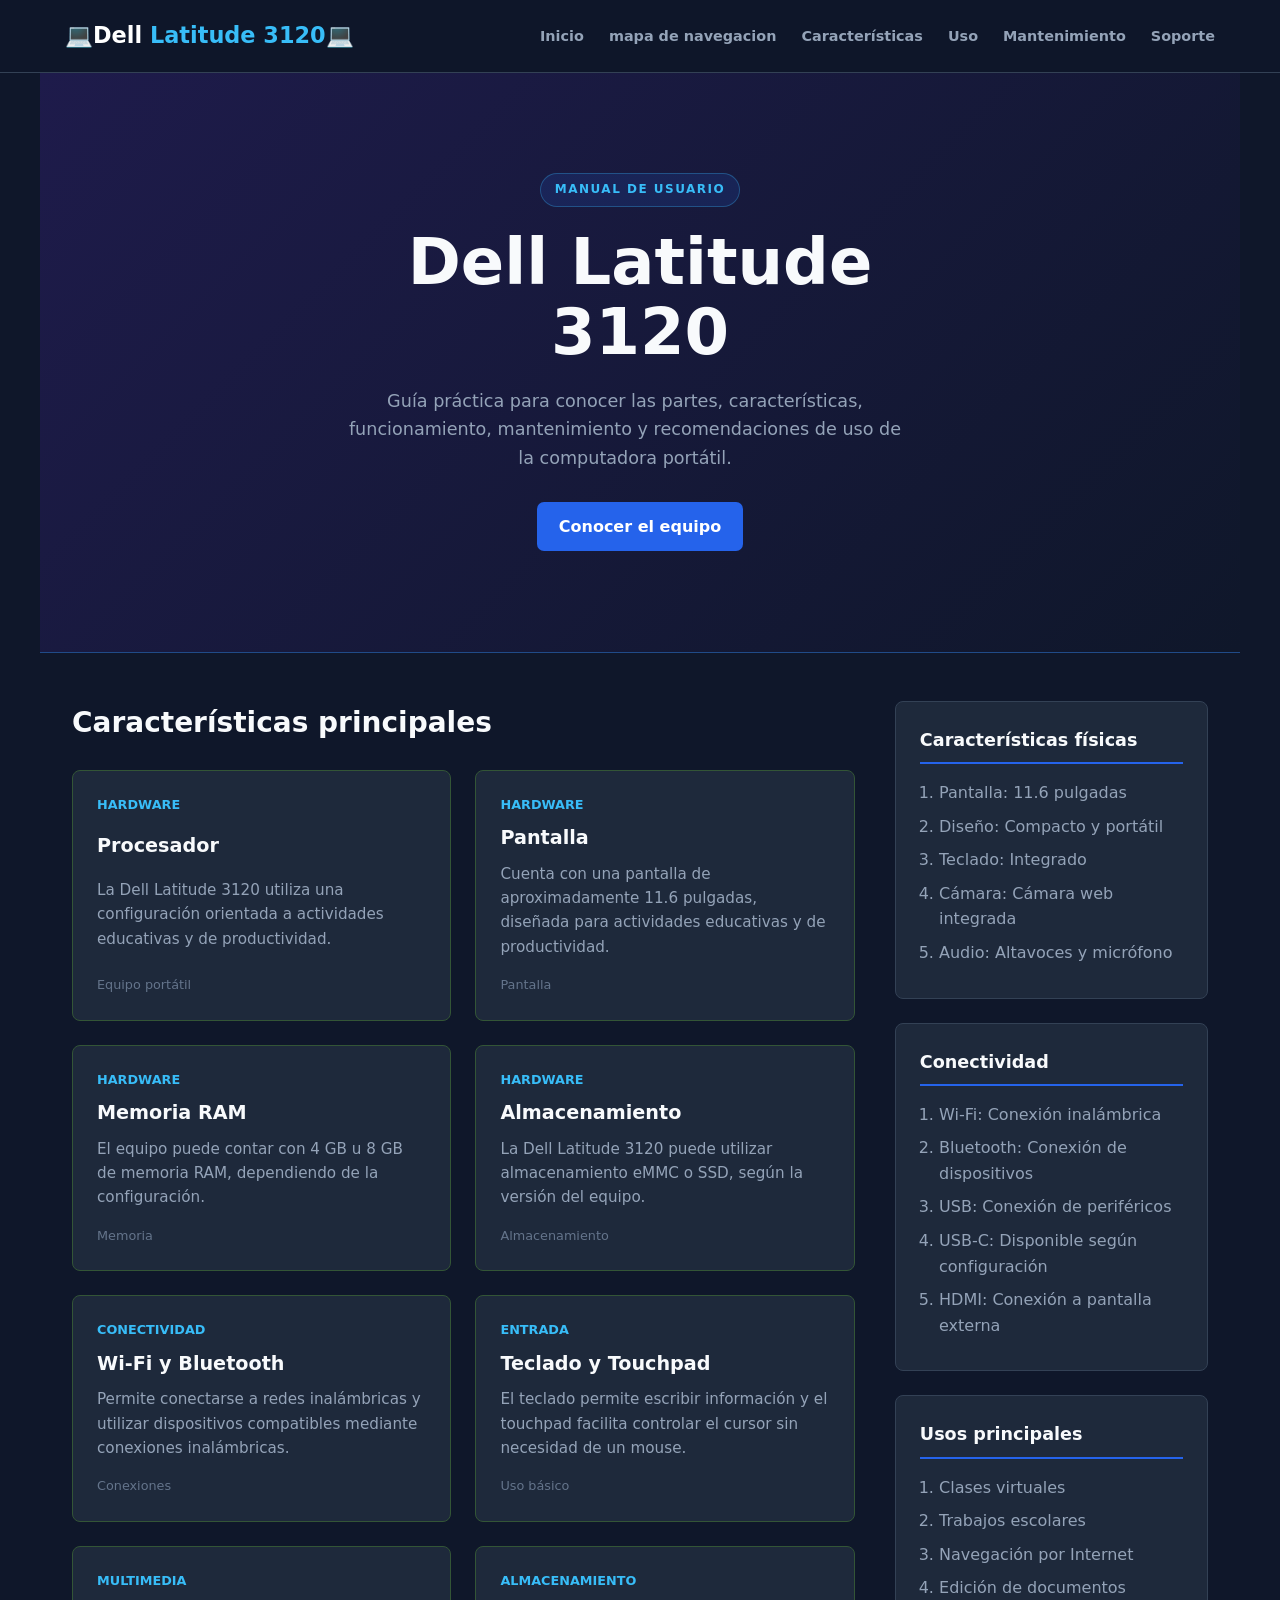
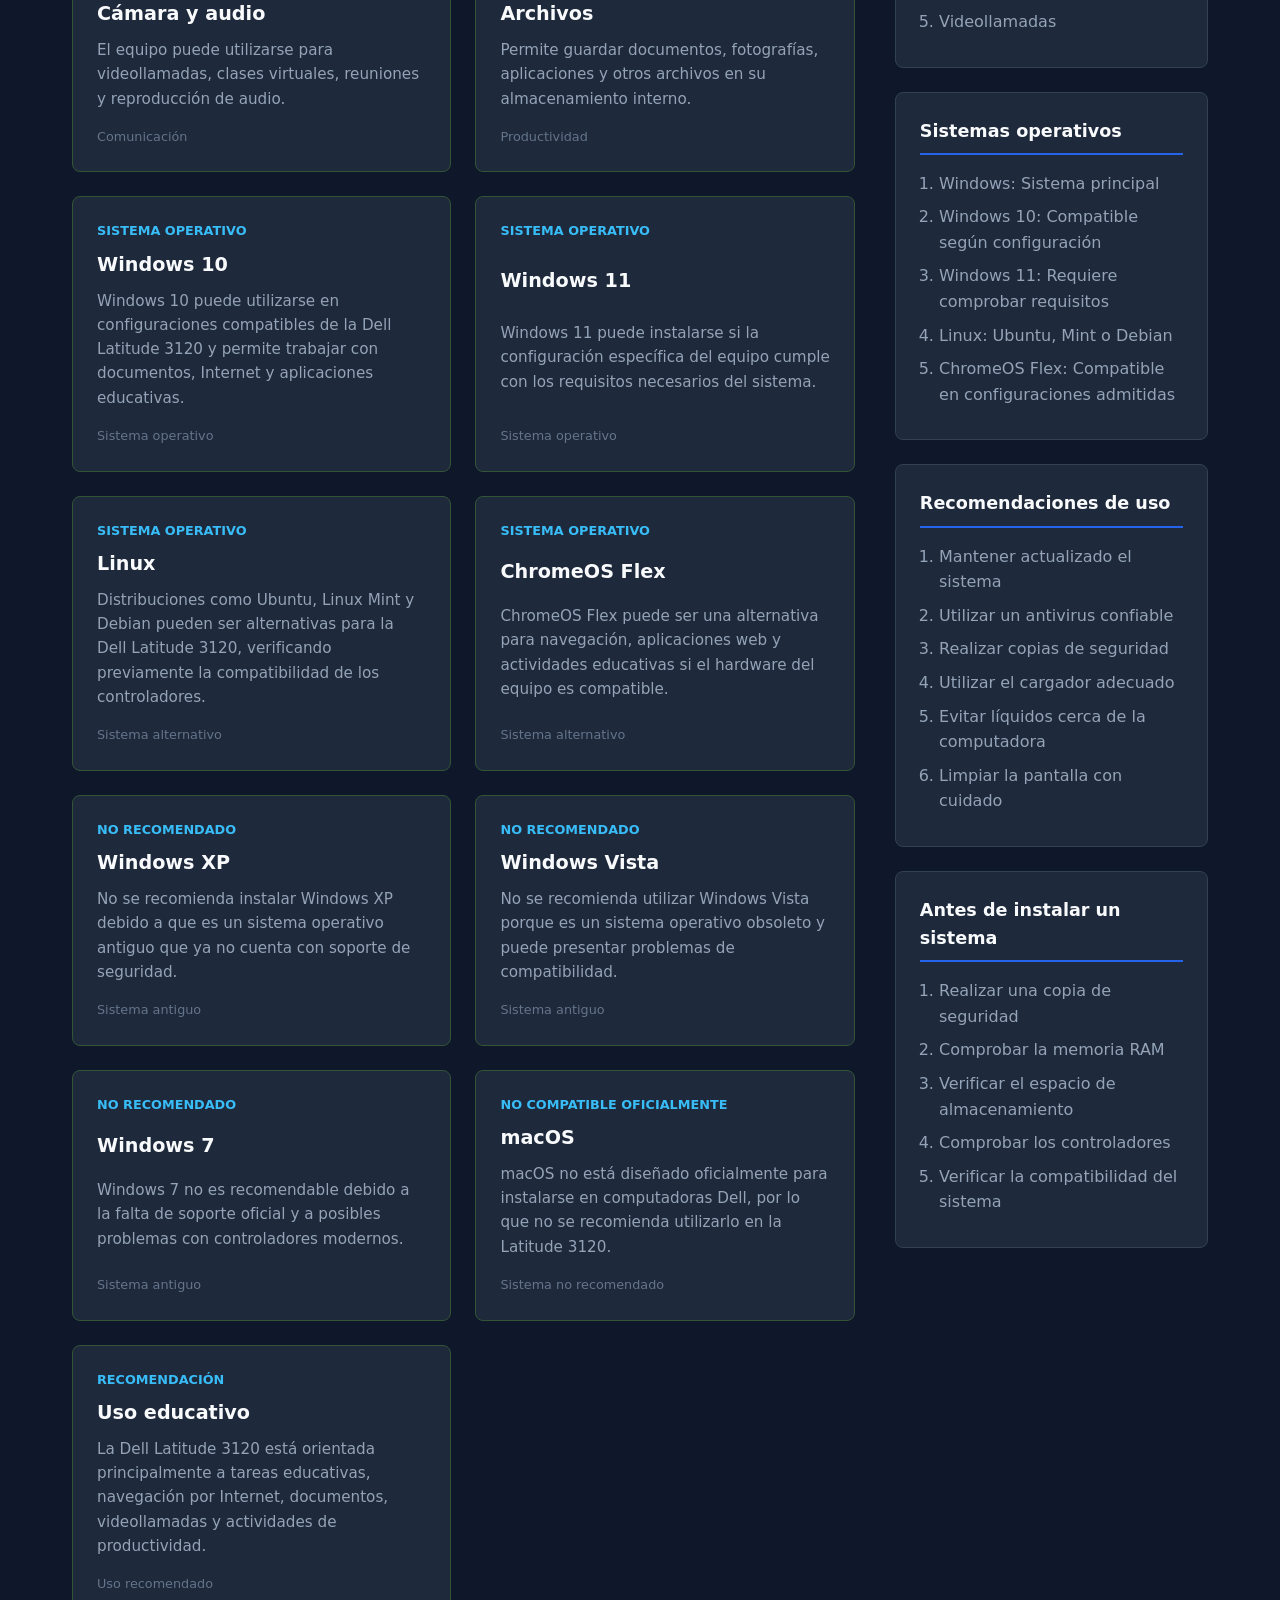
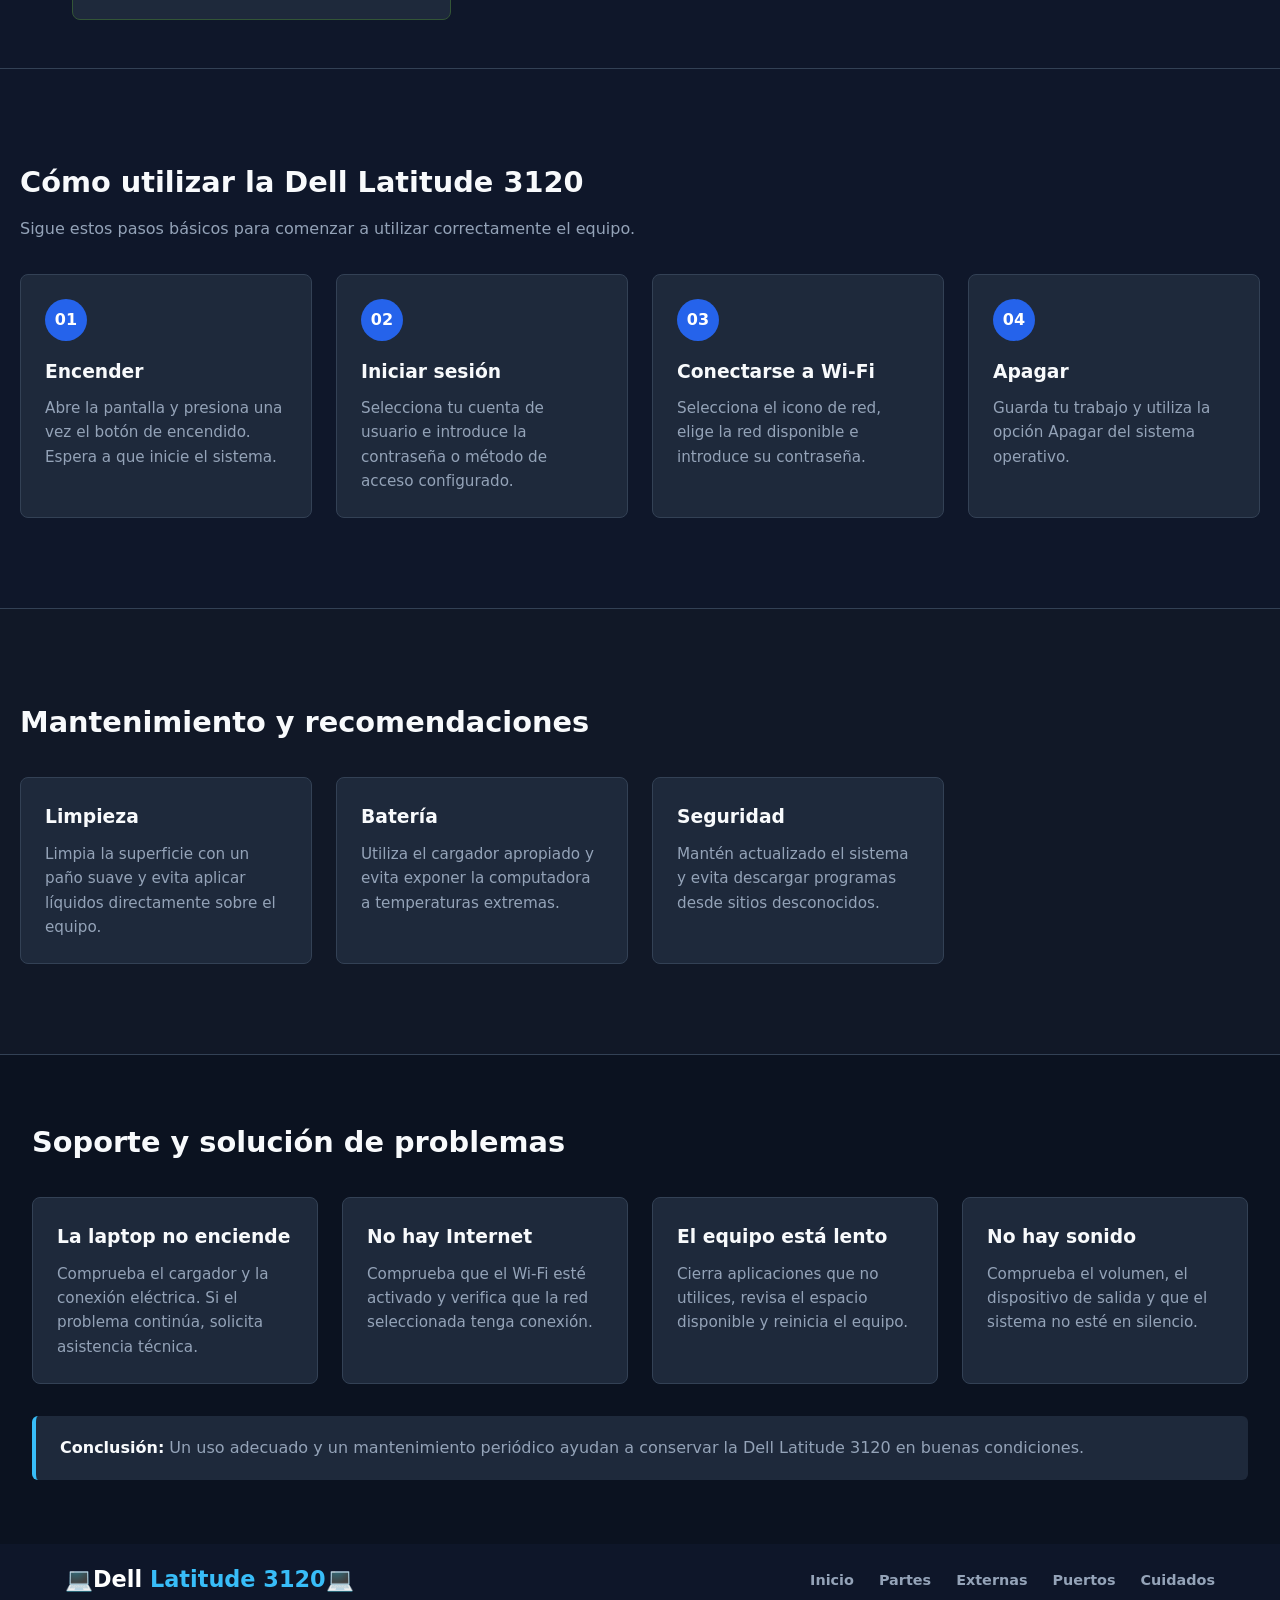
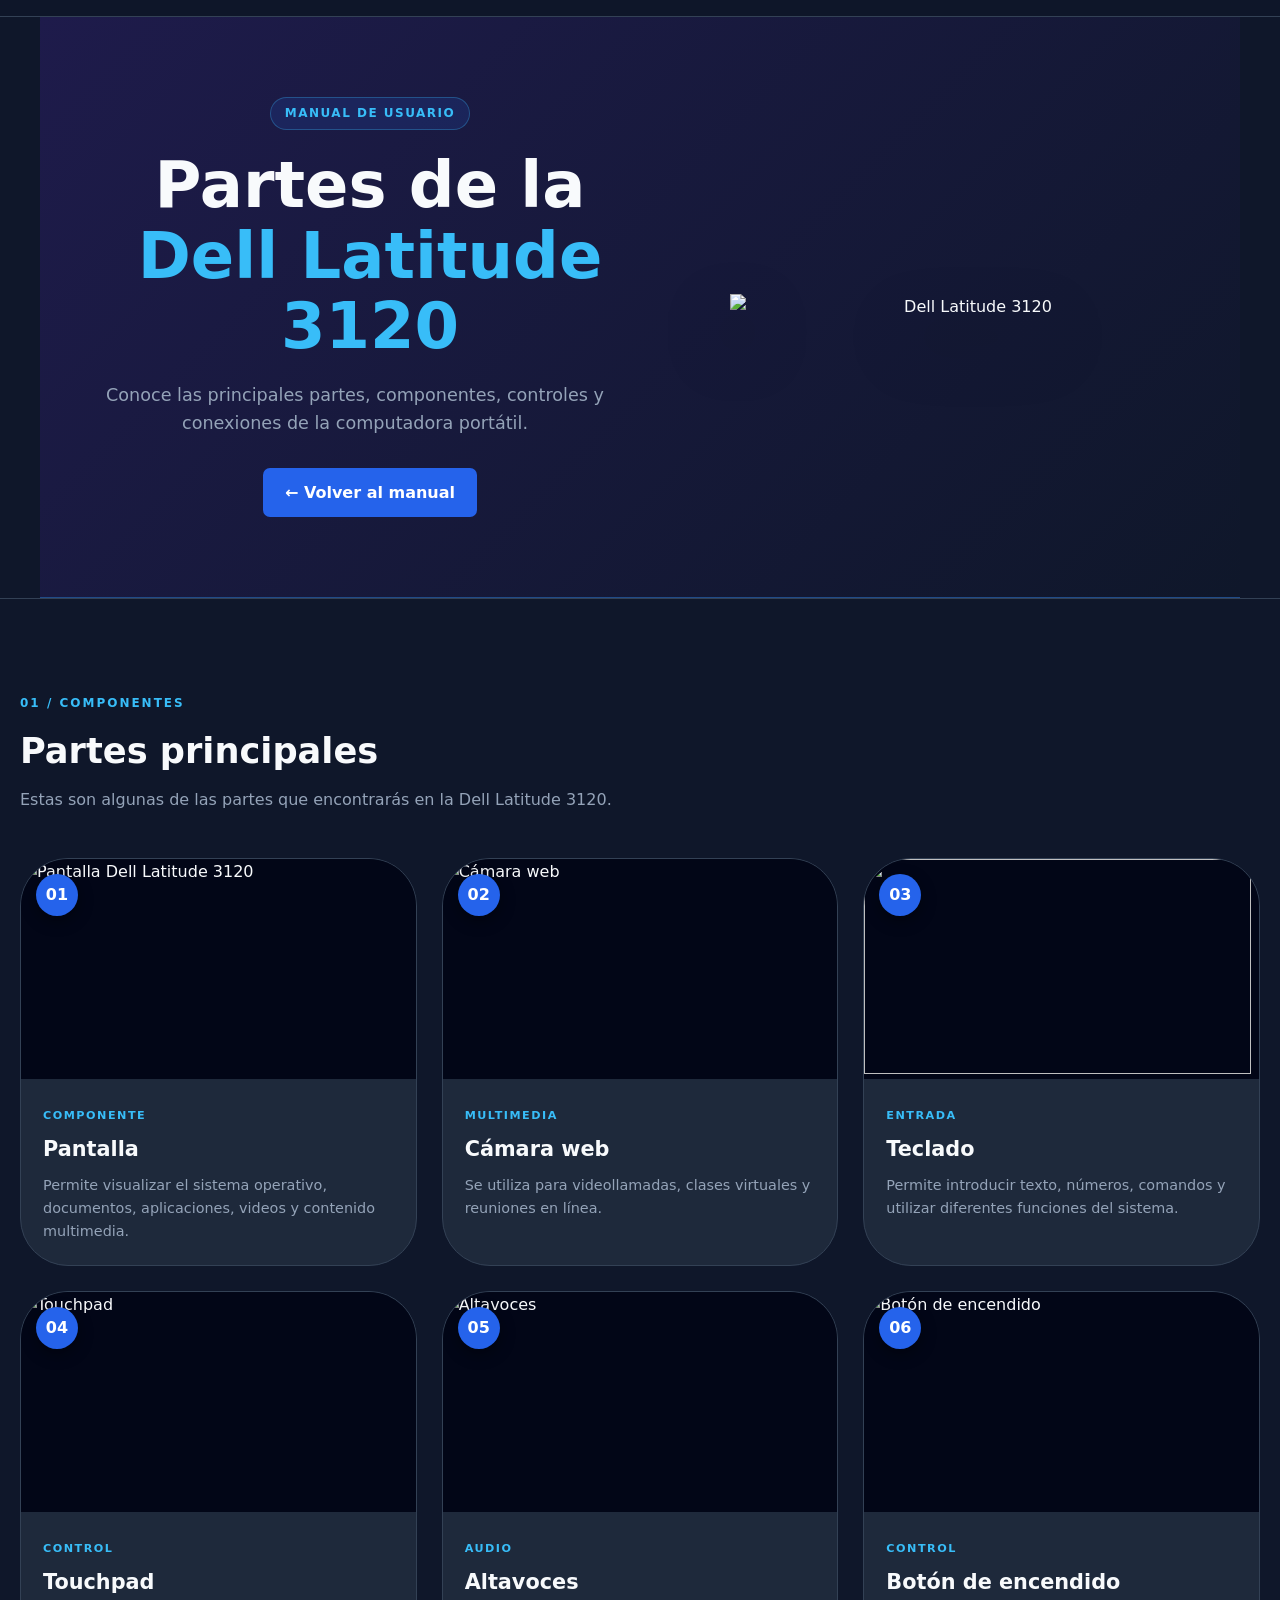
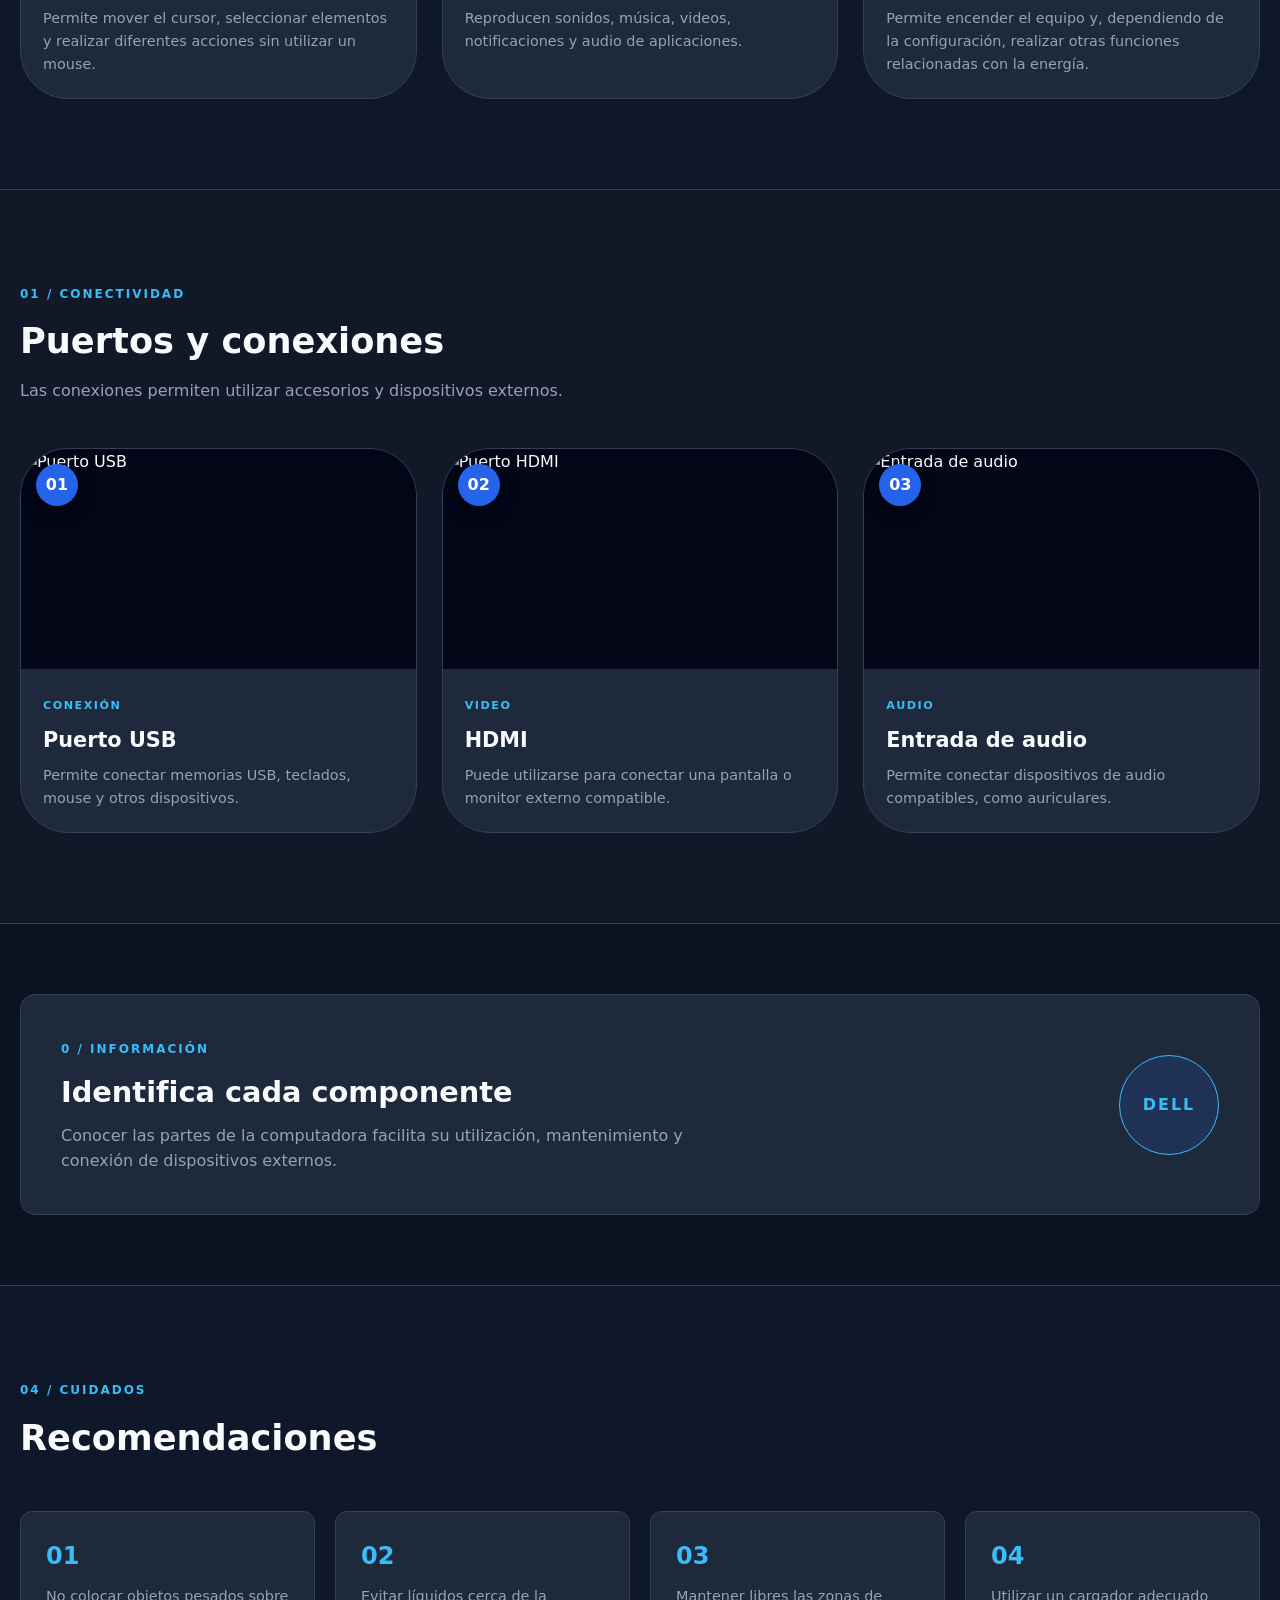
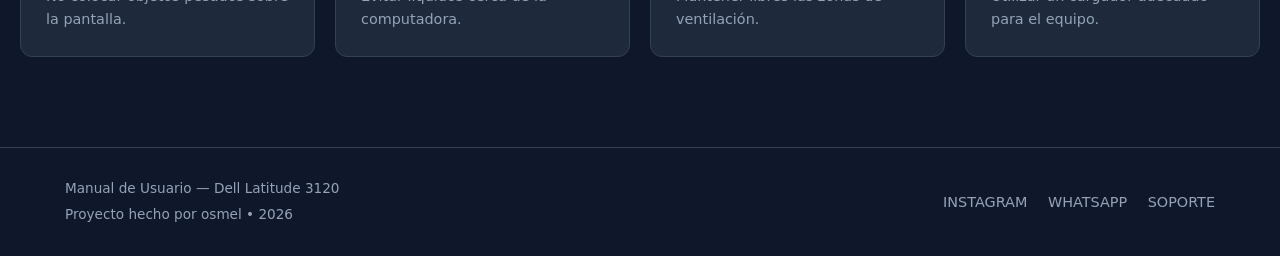
==== index.html @ cdd0e0af "Actualizacion de proyecto" ====
<!DOCTYPE html>
<html lang="es">

<head>
    <meta charset="UTF-8">
    <meta name="viewport" content="width=device-width, initial-scale=1.0">
    <meta name="description" content="Manual de usuario de la computadora portátil Dell Latitude 3120.">
    <title>Dell Latitude 3120 | Manual de Usuario</title>
    <link rel="stylesheet" href="index.css">
</head>




<body>

    <!-- Encabezado Principal -->
    <header class="main-header">
        <div class="header-container">
            <a href="#inicio" class="logo">💻Dell <span>Latitude 3120💻</span></a>

            <nav class="main-nav">
                <ul>
                    <li><a href="#inicio">Inicio</a></li>
                     <li><a href="#mapa de navegacion">mapa de navegacion</a></li>
                    <li><a href="#caracteristicas">Características</a></li>
                    <li><a href="#uso">Uso</a></li>
                    <li><a href="#mantenimiento">Mantenimiento</a></li>
                    <li><a href="#soporte">Soporte</a></li>
                </ul>
            </nav>
        </div>
    </header>


    <!-- Sección Hero / Portada -->
    <section id="inicio" class="hero">
        <div class="hero-content">
            <span class="badge">Manual de Usuario</span>

            <h1>Dell Latitude 3120</h1>

            <p>
                Guía práctica para conocer las partes, características,
                funcionamiento, mantenimiento y recomendaciones de uso
                de la computadora portátil.
            </p>

            <a href="#caracteristicas" class="btn">Conocer el equipo</a>
        </div>
    </section>








    <!-- Contenido Principal -->
    <main class="main-container">

        <!-- Contenido principal -->
        <section id="caracteristicas" class="articles-section">

            <h2>Características principales</h2>

            <div class="articles-grid">

                <article class="card">
                    <div class="card-tag">Hardware</div>
                    <h3>Procesador</h3>
                    <p>
                        La Dell Latitude 3120 utiliza una configuración
                        orientada a actividades educativas y de productividad.
                    </p>
                    <time>Equipo portátil</time>
                </article>

          <article class="card">
                <div class="card-tag">Hardware</div>
    <h3>Pantalla</h3>
    <p>
        Cuenta con una pantalla de aproximadamente 11.6 pulgadas,
        diseñada para actividades educativas y de productividad.
    </p>
    <time>Pantalla</time>
</article>

              <article class="card">
    <div class="card-tag">Hardware</div>
    <h3>Memoria RAM</h3>
    <p>
        El equipo puede contar con 4 GB u 8 GB de memoria RAM,
        dependiendo de la configuración.
    </p>
    <time>Memoria</time>
</article>

<article class="card">
    <div class="card-tag">Hardware</div>
    <h3>Almacenamiento</h3>
    <p>
        La Dell Latitude 3120 puede utilizar almacenamiento eMMC
        o SSD, según la versión del equipo.
    </p>
    <time>Almacenamiento</time>
</article>

 


               

                <article class="card">
                    <div class="card-tag">Conectividad</div>
                    <h3>Wi-Fi y Bluetooth</h3>
                    <p>
                        Permite conectarse a redes inalámbricas y utilizar
                        dispositivos compatibles mediante conexiones inalámbricas.
                    </p>
                    <time>Conexiones</time>
                </article>

                <article class="card">
                    <div class="card-tag">Entrada</div>
                    <h3>Teclado y Touchpad</h3>
                    <p>
                        El teclado permite escribir información y el touchpad
                        facilita controlar el cursor sin necesidad de un mouse.
                    </p>
                    <time>Uso básico</time>
                </article>

                <article class="card">
                    <div class="card-tag">Multimedia</div>
                    <h3>Cámara y audio</h3>
                    <p>
                        El equipo puede utilizarse para videollamadas,
                        clases virtuales, reuniones y reproducción de audio.
                    </p>
                    <time>Comunicación</time>
                </article>

                <article class="card">
                    <div class="card-tag">Almacenamiento</div>
                    <h3>Archivos</h3>
                    <p>
                        Permite guardar documentos, fotografías, aplicaciones
                        y otros archivos en su almacenamiento interno.
                    </p>
                    <time>Productividad</time>
                </article>


  


<article class="card">
    <div class="card-tag">Sistema Operativo</div>
    <h3>Windows 10</h3>
    <p>
        Windows 10 puede utilizarse en configuraciones compatibles
        de la Dell Latitude 3120 y permite trabajar con documentos,
        Internet y aplicaciones educativas.
    </p>
    <time>Sistema operativo</time>
</article>

<article class="card">
    <div class="card-tag">Sistema Operativo</div>
    <h3>Windows 11</h3>
    <p>
        Windows 11 puede instalarse si la configuración específica
        del equipo cumple con los requisitos necesarios del sistema.
    </p>
    <time>Sistema operativo</time>
</article>

<article class="card">
    <div class="card-tag">Sistema Operativo</div>
    <h3>Linux</h3>
    <p>
        Distribuciones como Ubuntu, Linux Mint y Debian pueden ser
        alternativas para la Dell Latitude 3120, verificando previamente
        la compatibilidad de los controladores.
    </p>
    <time>Sistema alternativo</time>
</article>

<article class="card">
    <div class="card-tag">Sistema Operativo</div>
    <h3>ChromeOS Flex</h3>
    <p>
        ChromeOS Flex puede ser una alternativa para navegación,
        aplicaciones web y actividades educativas si el hardware
        del equipo es compatible.
    </p>
    <time>Sistema alternativo</time>
</article>

<article class="card">
    <div class="card-tag">No recomendado</div>
    <h3>Windows XP</h3>
    <p>
        No se recomienda instalar Windows XP debido a que es un
        sistema operativo antiguo que ya no cuenta con soporte
        de seguridad.
    </p>
    <time>Sistema antiguo</time>
</article>

<article class="card">
    <div class="card-tag">No recomendado</div>
    <h3>Windows Vista</h3>
    <p>
        No se recomienda utilizar Windows Vista porque es un sistema
        operativo obsoleto y puede presentar problemas de compatibilidad.
    </p>
    <time>Sistema antiguo</time>
</article>

<article class="card">
    <div class="card-tag">No recomendado</div>
    <h3>Windows 7</h3>
    <p>
        Windows 7 no es recomendable debido a la falta de soporte
        oficial y a posibles problemas con controladores modernos.
    </p>
    <time>Sistema antiguo</time>
</article>

<article class="card">
    <div class="card-tag">No compatible oficialmente</div>
    <h3>macOS</h3>
    <p>
        macOS no está diseñado oficialmente para instalarse en
        computadoras Dell, por lo que no se recomienda utilizarlo
        en la Latitude 3120.
    </p>
    <time>Sistema no recomendado</time>
</article>

<article class="card">
    <div class="card-tag">Recomendación</div>
    <h3>Uso educativo</h3>
    <p>
        La Dell Latitude 3120 está orientada principalmente a tareas
        educativas, navegación por Internet, documentos, videollamadas
        y actividades de productividad.
    </p>
    <time>Uso recomendado</time>
</article>

            </div>
        </section>


        <!-- Barra lateral -->
        <aside class="sidebar">

          
         

            <div class="widget">
    <h3>Características físicas</h3>

    <ol>
        <li>Pantalla: 11.6 pulgadas</li>
        <li>Diseño: Compacto y portátil</li>
        <li>Teclado: Integrado</li>
        <li>Cámara: Cámara web integrada</li>
        <li>Audio: Altavoces y micrófono</li>
    </ol>
</div>




<div class="widget">
    <h3>Conectividad</h3>

    <ol>
        <li>Wi-Fi: Conexión inalámbrica</li>
        <li>Bluetooth: Conexión de dispositivos</li>
        <li>USB: Conexión de periféricos</li>
        <li>USB-C: Disponible según configuración</li>
        <li>HDMI: Conexión a pantalla externa</li>
    </ol>
</div>


<div class="widget">
    <h3>Usos principales</h3>

    <ol>
        <li>Clases virtuales</li>
        <li>Trabajos escolares</li>
        <li>Navegación por Internet</li>
        <li>Edición de documentos</li>
        <li>Videollamadas</li>
    </ol>
</div>



<div class="widget">
    <h3>Sistemas operativos</h3>

    <ol>
        <li>Windows: Sistema principal</li>
        <li>Windows 10: Compatible según configuración</li>
        <li>Windows 11: Requiere comprobar requisitos</li>
        <li>Linux: Ubuntu, Mint o Debian</li>
        <li>ChromeOS Flex: Compatible en configuraciones admitidas</li>
    </ol>
</div>


<div class="widget">
    <h3>Recomendaciones de uso</h3>

    <ol>
        <li>Mantener actualizado el sistema</li>
        <li>Utilizar un antivirus confiable</li>
        <li>Realizar copias de seguridad</li>

        <li>Utilizar el cargador adecuado</li>
         <li>Evitar líquidos cerca de la computadora</li>
          <li>Limpiar la pantalla con cuidado</li>
    </ol>
</div>





<div class="widget">
    <h3>Antes de instalar un sistema</h3>

    <ol>
        <li>Realizar una copia de seguridad</li>
        <li>Comprobar la memoria RAM</li>
        <li>Verificar el espacio de almacenamiento</li>
        <li>Comprobar los controladores</li>
        <li>Verificar la compatibilidad del sistema</li>
    </ol>
</div>

        </aside>

    </main>


    <!-- Uso de la laptop -->
    <section id="uso" class="content-section">

        <div class="content-container">

            <h2>Cómo utilizar la Dell Latitude 3120</h2>

            <p class="section-intro">
                Sigue estos pasos básicos para comenzar a utilizar
                correctamente el equipo.
            </p>

            <div class="steps-grid">

                <article class="step-card">
                    <span>01</span>
                    <h3>Encender</h3>
                    <p>
                        Abre la pantalla y presiona una vez el botón
                        de encendido. Espera a que inicie el sistema.
                    </p>
                </article>

                <article class="step-card">
                    <span>02</span>
                    <h3>Iniciar sesión</h3>
                    <p>
                        Selecciona tu cuenta de usuario e introduce
                        la contraseña o método de acceso configurado.
                    </p>
                </article>

                <article class="step-card">
                    <span>03</span>
                    <h3>Conectarse a Wi-Fi</h3>
                    <p>
                        Selecciona el icono de red, elige la red
                        disponible e introduce su contraseña.
                    </p>
                </article>

                <article class="step-card">
                    <span>04</span>
                    <h3>Apagar</h3>
                    <p>
                        Guarda tu trabajo y utiliza la opción
                        Apagar del sistema operativo.
                    </p>
                </article>

            </div>

        </div>

    </section>





</section>










    <!-- Mantenimiento -->
    <section id="mantenimiento" class="content-section alternate">

        <div class="content-container">

            <h2>Mantenimiento y recomendaciones</h2>

            <div class="maintenance-grid">

                <article class="maintenance-card">
                    <h3>Limpieza</h3>
                    <p>
                        Limpia la superficie con un paño suave y evita
                        aplicar líquidos directamente sobre el equipo.
                    </p>
                </article>

                <article class="maintenance-card">
                    <h3>Batería</h3>
                    <p>
                        Utiliza el cargador apropiado y evita exponer
                        la computadora a temperaturas extremas.
                    </p>
                </article>

               

                <article class="maintenance-card">
                    <h3>Seguridad</h3>
                    <p>
                        Mantén actualizado el sistema y evita descargar
                        programas desde sitios desconocidos.
                    </p>
                </article>

            </div>

        </div>

    </section>


    <!-- Soporte -->
    <section id="soporte" class="support-section">

        <div class="content-container">

            <h2>Soporte y solución de problemas</h2>

            <div class="support-grid">

                <article>
                    <h3>La laptop no enciende</h3>
                    <p>
                        Comprueba el cargador y la conexión eléctrica.
                        Si el problema continúa, solicita asistencia técnica.
                    </p>
                </article>

                <article>
                    <h3>No hay Internet</h3>
                    <p>
                        Comprueba que el Wi-Fi esté activado y verifica
                        que la red seleccionada tenga conexión.
                    </p>
                </article>

                <article>
                    <h3>El equipo está lento</h3>
                    <p>
                        Cierra aplicaciones que no utilices, revisa el
                        espacio disponible y reinicia el equipo.
                    </p>
                </article>

                <article>
                    <h3>No hay sonido</h3>
                    <p>
                        Comprueba el volumen, el dispositivo de salida
                        y que el sistema no esté en silencio.
                    </p>
                </article>

            </div>

            <div class="final-note">
                <strong>Conclusión:</strong>
                Un uso adecuado y un mantenimiento periódico ayudan a
                conservar la Dell Latitude 3120 en buenas condiciones.
            </div>

        </div>

    </section>



</body>
</html>






















<!DOCTYPE html>
<html lang="es">

<head>
    <meta charset="UTF-8">
    <meta name="viewport" content="width=device-width, initial-scale=1.0">

    <meta name="description"
        content="Partes y componentes de la Dell Latitude 3120">

    <title>💻Dell Latitude 3120 | Partes del equipo</title>

    <link rel="stylesheet" href="index.css">
</head>

<body>

    <!-- =====================================================
         ENCABEZADO
    ====================================================== -->

    <header class="main-header">

        <div class="header-container">

            <a href="index.html" class="logo">
                💻Dell <span>Latitude 3120💻</span>
            </a>

            <nav class="main-nav">

                <ul>

                    <li>
                        <a href="index.html">
                            Inicio
                        </a>
                    </li>

                    <li>
                        <a href="#partes">
                            Partes
                        </a>
                    </li>

                    <li>
                        <a href="#externas">
                            Externas
                        </a>
                    </li>

                    <li>
                        <a href="#puertos">
                            Puertos
                        </a>
                    </li>

                    <li>
                        <a href="#recomendaciones">
                            Cuidados
                        </a>
                    </li>

                </ul>

            </nav>

        </div>

    </header>


    <!-- =====================================================
         HERO
    ====================================================== -->

    <section class="hero">

        <div class="hero-content">

            <span class="badge">
                MANUAL DE USUARIO
            </span>

            <h1>
                Partes de la
                <span>Dell Latitude 3120</span>
            </h1>

            <p>
                Conoce las principales partes, componentes,
                controles y conexiones de la computadora portátil.
            </p>

            <a href="index.html" class="btn">
                ← Volver al manual
            </a>

        </div>


        <div class="hero-image">

            <img
                src="img/dell-latitude-3120.png"
                alt="Dell Latitude 3120">

        </div>

    </section>


    <!-- =====================================================
         PARTES PRINCIPALES
    ====================================================== -->

    <section id="partes" class="content-section">

        <div class="content-container">

            <div class="section-heading">

                <span>
                    01 / COMPONENTES
                </span>

                <h2>
                    Partes principales
                </h2>

                <p>
                    Estas son algunas de las partes que encontrarás
                    en la Dell Latitude 3120.
                </p>

            </div>


            <div class="parts-grid">


                <!-- PANTALLA -->

                <article class="part-card">

                    <div class="part-image">

                        <img
                            src="https://res.cloudinary.com/qhhh4s4c/image/upload/v1788370066/pantalla.jpg"
                            alt="Pantalla Dell Latitude 3120">

                        <span class="part-number">
                            01
                        </span>

                    </div>

                    <div class="part-content">

                        <span class="part-category">
                            COMPONENTE
                        </span>

                        <h3>
                            Pantalla
                        </h3>

                        <p>
                            Permite visualizar el sistema operativo,
                            documentos, aplicaciones, videos y
                            contenido multimedia.
                        </p>

                    </div>

                </article>


                <!-- CÁMARA -->

                <article class="part-card">

                    <div class="part-image">

                        <img
                            src="https://res.cloudinary.com/qhhh4s4c/image/upload/v1788391136/WhatsApp_Image_2026-09-02_at_11.01.17_AM.jpg"
                            alt="Cámara web">

                        <span class="part-number">
                            02
                        </span>

                    </div>

                    <div class="part-content">

                        <span class="part-category">
                            MULTIMEDIA
                        </span>

                        <h3>
                            Cámara web
                        </h3>

                        <p>
                            Se utiliza para videollamadas,
                            clases virtuales y reuniones en línea.
                        </p>

                    </div>

                </article>


                <!-- TECLADO -->

                <article class="part-card">

                    <div class="part-image">

  
        <img
            src="https://res.cloudinary.com/qhhh4s4c/image/upload/v1788370066/teclado.jpg">
    </a>

    <span class="part-number">
        03
    </span>

</div>
                    <div class="part-content">

                        <span class="part-category">
                            ENTRADA
                        </span>

                        <h3>
                            Teclado
                        </h3>

                        <p>
                            Permite introducir texto, números,
                            comandos y utilizar diferentes
                            funciones del sistema.
                        </p>

                    </div>

                </article>


                <!-- TOUCHPAD -->

                <article class="part-card">

                    <div class="part-image">

                        <img
                            src="https://res.cloudinary.com/qhhh4s4c/image/upload/v1788370066/touchet.jpg"
                            alt="Touchpad">

                        <span class="part-number">
                            04
                        </span>

                    </div>

                    <div class="part-content">

                        <span class="part-category">
                            CONTROL
                        </span>

                        <h3>
                            Touchpad
                        </h3>

                        <p>
                            Permite mover el cursor, seleccionar
                            elementos y realizar diferentes
                            acciones sin utilizar un mouse.
                        </p>

                    </div>

                </article>


                <!-- ALTAVOCES -->

                <article class="part-card">

                    <div class="part-image">

                        <img
                            src="https://res.cloudinary.com/qhhh4s4c/image/upload/v1788370066/altavoces.jpg"
                            alt="Altavoces">

                        <span class="part-number">
                            05
                        </span>

                    </div>

                    <div class="part-content">

                        <span class="part-category">
                            AUDIO
                        </span>

                        <h3>
                            Altavoces
                        </h3>

                        <p>
                            Reproducen sonidos, música, videos,
                            notificaciones y audio de aplicaciones.
                        </p>

                    </div>

                </article>


                <!-- BOTÓN DE ENCENDIDO -->

                <article class="part-card">

                    <div class="part-image">

                        <img
                            src="https://res.cloudinary.com/qhhh4s4c/image/upload/v1788370066/boton_encendido.jpg"
                            alt="Botón de encendido">

                        <span class="part-number">
                            06
                        </span>

                    </div>

                    <div class="part-content">

                        <span class="part-category">
                            CONTROL
                        </span>

                        <h3>
                            Botón de encendido
                        </h3>

                        <p>
                            Permite encender el equipo y, dependiendo
                            de la configuración, realizar otras
                            funciones relacionadas con la energía.
                        </p>

                    </div>

                </article>

            </div>

        </div>

    </section>


    <!-- =====================================================
         PUERTOS
    ====================================================== -->

    <section id="puertos" class="content-section alternate">

        <div class="content-container">

            <div class="section-heading">

                <span>
                    01 / CONECTIVIDAD
                </span>

                <h2>
                    Puertos y conexiones
                </h2>

                <p>
                    Las conexiones permiten utilizar accesorios
                    y dispositivos externos.
                </p>

            </div>


            <div class="parts-grid">


                <article class="part-card">

                    <div class="part-image">

                        <img class="imagenesalgo"
                            src="https://res.cloudinary.com/qhhh4s4c/image/upload/v1788370066/puesrtos_USB.jpg"
                            alt="Puerto USB">

                        <span class="part-number">
                            01
                        </span>

                    </div>

                    <div class="part-content">

                        <span class="part-category">
                            CONEXIÓN
                        </span>

                        <h3>
                            Puerto USB
                        </h3>

                        <p>
                            Permite conectar memorias USB,
                            teclados, mouse y otros dispositivos.
                        </p>

                    </div>

                </article>



                <article class="part-card">

                    <div class="part-image">

                        <img
                            src="https://res.cloudinary.com/qhhh4s4c/image/upload/v1788370065/HDMI.jpg"
                            alt="Puerto HDMI">

                        <span class="part-number">
                            02
                        </span>

                    </div>

                    <div class="part-content">

                        <span class="part-category">
                            VIDEO
                        </span>

                        <h3>
                            HDMI
                        </h3>

                        <p>
                            Puede utilizarse para conectar
                            una pantalla o monitor externo
                            compatible.
                        </p>

                    </div>

                </article>


                <article class="part-card">

                    <div class="part-image">

                        <img
                            src="https://res.cloudinary.com/qhhh4s4c/image/upload/v1788370066/puesrtos_USB.jpg"
                            alt="Entrada de audio">

                        <span class="part-number">
                            03
                        </span>

                    </div>

                    <div class="part-content">

                        <span class="part-category">
                            AUDIO
                        </span>

                        <h3>
                            Entrada de audio
                        </h3>

                        <p>
                            Permite conectar dispositivos de audio
                            compatibles, como auriculares.
                        </p>

                    </div>

                </article>

            </div>

        </div>

    </section>


    <!-- =====================================================
         PARTE INFERIOR
    ====================================================== -->

    <section id="externas" class="info-section">

        <div class="content-container">

            <div class="info-box">

                <div>

                    <span>
                        0 / INFORMACIÓN
                    </span>

                    <h2>
                        Identifica cada componente
                    </h2>

                    <p>
                        Conocer las partes de la computadora facilita
                        su utilización, mantenimiento y conexión
                        de dispositivos externos.
                    </p>

                </div>

                <div class="info-icon">
                    DELL
                </div>

            </div>

        </div>

    </section>


    <!-- =====================================================
         RECOMENDACIONES
    ====================================================== -->

    <section id="recomendaciones" class="content-section">

        <div class="content-container">

            <div class="section-heading">

                <span>
                    04 / CUIDADOS
                </span>

                <h2>
                    Recomendaciones
                </h2>

            </div>


            <div class="recommendations">

                <div>
                    <strong>
                        01
                    </strong>

                    <p>
                        No colocar objetos pesados sobre la pantalla.
                    </p>
                </div>


                <div>
                    <strong>
                        02
                    </strong>

                    <p>
                        Evitar líquidos cerca de la computadora.
                    </p>
                </div>


                <div>
                    <strong>
                        03
                    </strong>

                    <p>
                        Mantener libres las zonas de ventilación.
                    </p>
                </div>


                <div>
                    <strong>
                        04
                    </strong>

                    <p>
                        Utilizar un cargador adecuado para el equipo.
                    </p>
                </div>

            </div>

        </div>

    </section>
































    
    <!-- Pie de Página -->
    <footer class="main-footer">

        <div class="footer-container">

            <div>
                <p>Manual de Usuario — Dell Latitude 3120</p>
                <p class="footer-small">Proyecto hecho por osmel • 2026</p>
            </div>

            <div class="social-links">
                <a href="https://www.instagram.com/osmel.aldeir/" target="_blank">INSTAGRAM</a>
                <a href="https://wa.me/79134567" target="_blank">WHATSAPP</a>
             <a href="https://mail.google.com/mail/?view=cm&fs=1&to=osmelaldeir71@gmail.com&su=Soporte%20Dell%20Latitude%203120&body=Hola,%20necesito%20ayuda%20con%20mi%20Dell%20Latitude%203120."
   target="_blank">
    SOPORTE
</a>
            </div>

        </div>

    </footer>

    

</body>

</html>
---- index.css ----
:root {
    --primary: #185ddd;
    --primary-hover: #1d4ed8;
    --dark-bg: #0f172a;
    --card-bg: #1e293b;
    --text-main: #f8fafc;
    --text-muted: #94a3b8;
    --accent: #38bdf8;
    --font-family: system-ui, -apple-system, BlinkMacSystemFont, 'Segoe UI', Roboto, sans-serif;
}

* {
    margin: 0;
    padding: 0;
    box-sizing: border-box;
}

.imagenesalgo{
    width: 400%;
    height: 200px;
}

body {
    font-family: var(--font-family);
    background-color: var(--dark-bg);
    color: var(--text-main);
    line-height: 1.6;
}

/* ==========================================================================
   2. ENCABEZADO Y NAVEGACIÓN
   ========================================================================== */
.main-header {
    background-color: #0f172ae6;
    position: sticky;
    top: 0;
    backdrop-filter: blur(10px);
    border-bottom: 1px solid #39d811;
    z-index: 100;
}

.header-container {
    max-width: 1200px;
    margin: 0 auto;
    padding: 1rem 2rem;
    display: flex;
    justify-content: space-between;
    align-items: center;
}

.logo {
    font-size: 1.5rem;
    font-weight: 700;
    color: var(--text-main);
    text-decoration: none;
}

.logo span {
    color: var(--accent);
}

.main-nav ul {
    display: flex;
    list-style: none;
    gap: 1.5rem;
}

.main-nav a {
    color: var(--text-muted);
    text-decoration: none;
    font-weight: 500;
    transition: color 0.3s ease;
}

.main-nav a:hover {
    color: var(--accent);
}

/* ==========================================================================
   3. SECCIÓN HERO
   ========================================================================== */
.hero {
    background: linear-gradient(135deg, #1e1b4b 0%, #0f172a 100%);
    padding: 5rem 2rem;
    text-align: center;
    border-bottom: 1px solid #204b88;
}

.hero-content {
    max-width: 800px;
    margin: 0 auto;
}

.badge {
    background-color: var(--primary);
    color: white;
    padding: 0.25rem 0.75rem;
    border-radius: 50px;
    font-size: 0.85rem;
    text-transform: uppercase;
    font-weight: 600;
}

.hero h1 {
    font-size: 2.5rem;
    margin: 1rem 0;
    line-height: 1.2;
}

.hero p {
    color: var(--text-muted);
    font-size: 1.1rem;
    margin-bottom: 1.5rem;
}

/* ==========================================================================
   4. LAYOUT PRINCIPAL (GRID + SIDEBAR)
   ========================================================================== */
.main-container {
    max-width: 1200px;
    margin: 3rem auto;
    padding: 0 2rem;
    display: grid;
    grid-template-columns: 2.5fr 1fr;
    gap: 2.5rem;
}

.articles-section h2 {
    margin-bottom: 1.5rem;
    font-size: 1.75rem;
}

.articles-grid {
    display: grid;
    grid-template-columns: repeat(auto-fit, minmax(250px, 1fr));
    gap: 1.5rem;
}

.card {
    background-color: var(--card-bg);
    padding: 1.5rem;
    border-radius: 8px;
    border: 1px solid #335536;
    display: flex;
    flex-direction: column;
    justify-content: space-between;
    transition: transform 0.3s ease, border-color 0.3s ease;
}

.card:hover {
    transform: translateY(-4px);
    border-color: var(--accent);
}

.card-tag {
    color: var(--accent);
    font-size: 0.8rem;
    font-weight: 700;
    text-transform: uppercase;
}

.card h3 {
    font-size: 1.2rem;
    margin: 0.5rem 0;
}

.card p {
    color: var(--text-muted);
    font-size: 0.95rem;
    margin-bottom: 1rem;
}

.card time {
    font-size: 0.8rem;
    color: #64748b;
}

/* Sidebar / Widgets */
.sidebar {
    display: flex;
    flex-direction: column;
    gap: 1.5rem;
}

.widget {
    background-color: var(--card-bg);
    padding: 1.5rem;
    border-radius: 8px;
    border: 1px solid #334155;
}

.widget h3 {
    font-size: 1.1rem;
    margin-bottom: 1rem;
    border-bottom: 2px solid var(--primary);
    padding-bottom: 0.5rem;
}

.widget ol {
    padding-left: 1.2rem;
    color: var(--text-muted);
}

.widget li {
    margin-bottom: 0.5rem;
}

/* ==========================================================================
   5. FORMULARIO DE CONTACTO
   ========================================================================== */
.contact-section {
    background-color: #161e2e;
    padding: 4rem 2rem;
    border-top: 1px solid #334155;
}

.form-container {
    max-width: 600px;
    margin: 0 auto;
}

.form-container h2 {
    text-align: center;
    font-size: 1.8rem;
    margin-bottom: 0.5rem;
}

.form-container p {
    text-align: center;
    color: var(--text-muted);
    margin-bottom: 2rem;
}

.contact-form {
    display: flex;
    flex-direction: column;
    gap: 1.2rem;
}

.form-group {
    display: flex;
    flex-direction: column;
    gap: 0.4rem;
}

.form-group label {
    font-size: 0.9rem;
    font-weight: 600;
}

.form-group input,
.form-group select,
.form-group textarea {
    background-color: var(--dark-bg);
    border: 1px solid #334155;
    color: var(--text-main);
    padding: 0.75rem;
    border-radius: 6px;
    font-family: inherit;
    font-size: 1rem;
    outline: none;
    transition: border-color 0.3s ease;
}

.form-group input:focus,
.form-group select:focus,
.form-group textarea:focus {
    border-color: var(--accent);
}

.btn {
    display: inline-block;
    background-color: var(--primary);
    color: white;
    padding: 0.75rem 1.5rem;
    border: none;
    border-radius: 6px;
    font-weight: 600;
    cursor: pointer;
    text-decoration: none;
    transition: background-color 0.3s ease;
}

.btn:hover {
    background-color: var(--primary-hover);
}

.btn-submit {
    width: 100%;
    margin-top: 1rem;
}

/* ==========================================================================
   6. FOOTER
   ========================================================================== */
.main-footer {
    background-color: var(--dark-bg);
    border-top: 1px solid #334155;
    padding: 2rem;
    font-size: 0.9rem;
    color: var(--text-muted);
}

.footer-container {
    max-width: 1200px;
    margin: 0 auto;
    display: flex;
    justify-content: space-between;
    align-items: center;
}

.social-links a {
    color: var(--text-muted);
    text-decoration: none;
    margin-left: 1rem;
}

.social-links a:hover {
    color: var(--accent);
}

/* ==========================================================================
   7. DISEÑO RESPONSIVO (MEDIA QUERIES)
   ========================================================================== */
@media (max-width: 768px) {
    .main-container {
        grid-template-columns: 1fr;
    }

    .header-container {
        flex-direction: column;
        gap: 1rem;
    }

    .footer-container {
        flex-direction: column;
        gap: 1rem;
        text-align: center;
    }

    .hero h1 {
        font-size: 2rem;
    }
}

/* ==========================================================================
   8. SECCIONES DEL MANUAL DELL LATITUDE 3120
   ========================================================================== */

.content-section {
    padding: 4rem 2rem;
    background-color: #0f172a;
    border-top: 1px solid #334155;
}

.content-section.alternate {
    background-color: #111827;
}

.content-container {
    max-width: 1200px;
    margin: 0 auto;
}

.content-container h2 {
    font-size: 1.8rem;
    margin-bottom: 0.7rem;
}

.section-intro {
    color: var(--text-muted);
    margin-bottom: 2rem;
}

.steps-grid,
.maintenance-grid,
.support-grid {
    display: grid;
    grid-template-columns: repeat(4, 1fr);
    gap: 1.5rem;
    margin-top: 2rem;
}

.step-card,
.maintenance-card,
.support-grid article {
    background-color: var(--card-bg);
    border: 1px solid #334155;
    border-radius: 8px;
    padding: 1.5rem;
    transition: transform 0.3s ease, border-color 0.3s ease;
}

.step-card:hover,
.maintenance-card:hover,
.support-grid article:hover {
    transform: translateY(-4px);
    border-color: var(--accent);
}

.step-card > span {
    display: inline-flex;
    width: 42px;
    height: 42px;
    align-items: center;
    justify-content: center;
    border-radius: 50%;
    background-color: var(--primary);
    color: white;
    font-weight: 700;
    margin-bottom: 1rem;
}

.step-card h3,
.maintenance-card h3,
.support-grid h3 {
    margin-bottom: 0.6rem;
}

.step-card p,
.maintenance-card p,
.support-grid p {
    color: var(--text-muted);
    font-size: 0.95rem;
}

.support-section {
    padding: 4rem 2rem;
    background-color: #0b1220;
    border-top: 1px solid #334155;
}

.final-note {
    margin-top: 2rem;
    padding: 1.2rem 1.5rem;
    border-left: 4px solid var(--accent);
    background-color: var(--card-bg);
    color: var(--text-muted);
    border-radius: 6px;
}

.final-note strong {
    color: var(--text-main);
}

.footer-small {
    margin-top: 0.25rem;
    font-size: 0.8rem;
}


/* Ajuste para tarjetas principales del manual */
.card-tag {
    color: var(--accent);
}


/* ==========================================================================
   9. RESPONSIVE DEL MANUAL
   ========================================================================== */

@media (max-width: 1000px) {
    .steps-grid,
    .maintenance-grid,
    .support-grid {
        grid-template-columns: repeat(2, 1fr);
    }
}

@media (max-width: 768px) {
    .steps-grid,
    .maintenance-grid,
    .support-grid {
        grid-template-columns: 1fr;
    }

    .content-section,
    .support-section {
        padding: 3rem 1.5rem;
    }


/* =========================================
   MAPA DE NAVEGACIÓN - ESTILO UML
========================================= */

.navigation-section {
    padding: 90px 20px;
    background: #f5f7fa;
}

.navigation-section h2 {
    text-align: center;
    font-size: 38px;
    margin: 15px 0;
}

.navigation-section .section-intro {
    text-align: center;
    max-width: 700px;
    margin: 0 auto 50px;
}


/* CONTENEDOR */

.uml-map {
    width: 100%;
    max-width: 1100px;
    margin: auto;

    display: flex;
    flex-direction: column;
    align-items: center;
}


/* CAJAS */

.uml-box {
    width: 330px;

    padding: 22px;

    background: #ffffff;

    border: 1px solid #d7dde4;

    border-radius: 14px;

    text-align: center;

    text-decoration: none;

    color: #1d2733;

    box-shadow: 0 7px 22px rgba(0,0,0,.07);

    transition: all .3s ease;

    position: relative;
}

.uml-box:hover {
    transform: translateY(-5px);

    border-color: #0672ce;

    box-shadow: 0 12px 28px rgba(0,0,0,.12);
}


/* NÚMEROS */

.uml-box span,
.uml-title span {
    font-size: 11px;

    font-weight: 700;

    color: #0672ce;

    letter-spacing: 1px;
}


/* TÍTULOS */

.uml-box h3,
.uml-title h3 {
    margin: 7px 0;

    font-size: 18px;

    letter-spacing: .3px;
}


/* DESCRIPCIÓN */

.uml-box p {
    margin: 5px 0 0;

    font-size: 13px;

    color: #68737e;
}


/* INICIO */

.uml-box.main {
    background: #0672ce;

    border-color: #0672ce;

    color: white;
}

.uml-box.main span {
    color: white;
}

.uml-box.main p {
    color: rgba(255,255,255,.85);
}


/* SOPORTE */

.uml-box.support {
    border-left: 5px solid #0672ce;
}


/* LÍNEAS */

.uml-line {
    width: 2px;

    height: 38px;

    background: #aeb8c3;

    position: relative;
}

.uml-line::after {
    content: "";

    position: absolute;

    bottom: -2px;

    left: 50%;

    transform: translateX(-50%);

    width: 0;

    height: 0;

    border-left: 6px solid transparent;

    border-right: 6px solid transparent;

    border-top: 8px solid #aeb8c3;
}


/* TÍTULO DE GRUPO */

.uml-title {
    width: 330px;

    padding: 20px;

    text-align: center;

    background: #eef3f8;

    border: 2px solid #cbd5df;

    border-radius: 14px;
}


/* RAMAS */

.uml-branches {
    width: 100%;

    display: grid;

    grid-template-columns: repeat(3, 1fr);

    gap: 25px;

    margin: 25px 0;

    position: relative;
}


/* LÍNEA HORIZONTAL */

.uml-branches::before {
    content: "";

    position: absolute;

    top: -13px;

    left: 16.66%;

    right: 16.66%;

    height: 2px;

    background: #aeb8c3;
}


/* RAMAS PEQUEÑAS */

.uml-branches .small {
    padding: 18px;
}

.uml-branches .small h3 {
    font-size: 15px;
}


/* FINAL */

.uml-branches.final {
    max-width: 700px;

    grid-template-columns: repeat(2, 1fr);

    margin-bottom: 0;
}


/* =========================================
   RESPONSIVE
========================================= */

@media (max-width: 800px) {

    .uml-branches {
        grid-template-columns: 1fr;
    }

    .uml-branches::before {
        display: none;
    }

    .uml-box,
    .uml-title {
        width: 100%;
    }

    .uml-branches.final {
        grid-template-columns: 1fr;
    }

}


@media (max-width: 500px) {

    .navigation-section {
        padding: 60px 15px;
    }

    .navigation-section h2 {
        font-size: 30px;
    }

    .uml-box {
        padding: 18px;
    }

}



}
























   

:root {

    --primary: #2563eb;
    --primary-hover: #1d4ed8;

    --dark-bg: #0f172a;
    --dark-section: #0b1220;

    --card-bg: #1e293b;

    --text-main: #f8fafc;
    --text-muted: #94a3b8;

    --accent: #38bdf8;

    --border: #334155;

    --font-family:
        system-ui,
        -apple-system,
        BlinkMacSystemFont,
        "Segoe UI",
        Roboto,
        sans-serif;
}


/* =====================================================
   GENERAL
===================================================== */

* {
    margin: 0;
    padding: 0;

    box-sizing: border-box;
}


html {
    scroll-behavior: smooth;
}


body {

    font-family: var(--font-family);

    background: var(--dark-bg);

    color: var(--text-main);

    line-height: 1.6;
}


/* =====================================================
   HEADER
===================================================== */

.main-header {

    position: sticky;

    top: 0;

    z-index: 1000;

    background: rgba(15, 23, 42, .92);

    backdrop-filter: blur(12px);

    border-bottom: 1px solid var(--border);
}


.header-container {

    max-width: 1200px;

    margin: auto;

    padding: 18px 25px;

    display: flex;

    justify-content: space-between;

    align-items: center;
}


.logo {

    color: white;

    text-decoration: none;

    font-size: 1.4rem;

    font-weight: 800;
}


.logo span {
    color: var(--accent);
}


.main-nav ul {

    display: flex;

    list-style: none;

    gap: 25px;
}


.main-nav a {

    color: var(--text-muted);

    text-decoration: none;

    font-size: .9rem;

    font-weight: 600;

    transition: color .3s ease;
}


.main-nav a:hover {

    color: var(--accent);
}


/* =====================================================
   HERO
===================================================== */

.hero {

    min-height: 580px;

    max-width: 1200px;

    margin: auto;

    padding: 80px 30px;

    display: flex;

    align-items: center;

    justify-content: space-between;

    gap: 60px;
}


.hero-content {

    max-width: 600px;
}


.badge {

    display: inline-block;

    padding: 6px 14px;

    border-radius: 50px;

    background: rgba(37, 99, 235, .15);

    border: 1px solid rgba(56, 189, 248, .3);

    color: var(--accent);

    font-size: .75rem;

    font-weight: 700;

    letter-spacing: 1.5px;
}


.hero h1 {

    margin: 20px 0;

    font-size: clamp(2.5rem, 5vw, 4rem);

    line-height: 1.1;
}


.hero h1 span {

    display: block;

    color: var(--accent);
}


.hero p {

    max-width: 570px;

    margin-bottom: 30px;

    color: var(--text-muted);

    font-size: 1.1rem;
}


/* =====================================================
   BOTONES
===================================================== */

.btn {

    display: inline-block;

    padding: 12px 22px;

    background: var(--primary);

    color: white;

    text-decoration: none;

    border-radius: 7px;

    font-weight: 700;

    transition:
        background .3s ease,
        transform .3s ease;
}


.btn:hover {

    background: var(--primary-hover);

    transform: translateY(-3px);
}


/* =====================================================
   HERO IMAGE
===================================================== */

.hero-image {

    width: 490px;

    animation: laptopFloat 5s ease-in-out infinite;
}


.hero-image img {

    width: 100%;

    display: block;

    filter:
        drop-shadow(
            0 30px 30px rgba(0,0,0,.5)
        );
}


@keyframes laptopFloat {

    0% {
        transform: translateY(0);
    }

    50% {
        transform: translateY(-15px);
    }

    100% {
        transform: translateY(0);
    }
}


/* =====================================================
   SECCIONES
===================================================== */

.content-section {

    padding: 90px 20px;

    border-top: 1px solid var(--border);
}


.content-section.alternate {

    background: #111827;
}


.content-container {

    max-width: 11500px;

    margin: auto;
}


/* =====================================================
   TITULOS
===================================================== */

.section-heading {

    margin-bottom: 45px;
}


.section-heading span {

    color: var(--accent);

    font-size: .75rem;

    font-weight: 800;

    letter-spacing: 2px;
}


.section-heading h2 {

    margin: 8px 0;

    font-size: 2.2rem;
}


.section-heading p {

    color: var(--text-muted);

    max-width: 650px;
}


/* =====================================================
   TARJETAS
===================================================== */

.parts-grid {

    display: grid;

    grid-template-columns:
        repeat(3, 1fr);

    gap: 25px;
}


.part-card {

    overflow: hidden;

    background: var(--card-bg);

    border: 1px solid var(--border);

    border-radius: 48px;

    transition:
        transform .48s ease,
        border-color .39s ease,
        box-shadow .35s ease;
}


.part-card:hover {

    transform:
        translateY(-10px);

    border-color: var(--accent);

    box-shadow:
        0 20px 40px rgba(0,0,0,.35);
}


/* =====================================================
   IMAGEN
===================================================== */

.part-image {

    position: relative;

    height: 220px;

    overflow: hidden;

    background: #020617;
}


.part-image img {

    width: 99%;

    height: 99%;

    object-fit: cover;

    transition:
        transform .5s ease,
        filter .5s ease;
}


.part-card:hover
.part-image img {

    transform: scale(1.08);

    filter:
        brightness(1.1);
}


/* NUMERO */

.part-number {

    position: absolute;

    top: 15px;

    left: 15px;

    width: 42px;

    height: 42px;

    display: flex;

    align-items: center;

    justify-content: center;

    border-radius: 50%;

    background: var(--primary);

    color: white;

    font-weight: 800;

    box-shadow:
        0 5px 15px rgba(0,0,0,.4);
}


/* =====================================================
   CONTENIDO
===================================================== */

.part-content {

    padding: 22px;
}


.part-category {

    color: var(--accent);

    font-size: .7rem;

    font-weight: 800;

    letter-spacing: 1.5px;
}


.part-content h3 {

    margin: 7px 0;

    font-size: 1.3rem;
}


.part-content p {

    color: var(--text-muted);

    font-size: .9rem;
}


/* =====================================================
   INFO
===================================================== */

.info-section {

    padding: 70px 20px;

    background: #0b1220;

    border-top: 1px solid var(--border);
}


.info-box {

    display: flex;

    justify-content: space-between;

    align-items: center;

    gap: 40px;

    padding: 40px;

    background: var(--card-bg);

    border: 1px solid var(--border);

    border-radius: 15px;
}


.info-box span {

    color: var(--accent);

    font-size: .75rem;

    font-weight: 800;

    letter-spacing: 2px;
}


.info-box h2 {

    margin: 8px 0;

    font-size: 1.8rem;
}


.info-box p {

    color: var(--text-muted);

    max-width: 650px;
}


.info-icon {

    width: 100px;

    height: 100px;

    display: flex;

    align-items: center;

    justify-content: center;

    border-radius: 50%;

    background: rgba(37,99,235,.15);

    border: 1px solid var(--accent);

    color: var(--accent);

    font-weight: 900;

    letter-spacing: 2px;
}


/* =====================================================
   RECOMENDACIONES
===================================================== */

.recommendations {

    display: grid;

    grid-template-columns:
        repeat(4, 1fr);

    gap: 20px;
}


.recommendations div {

    padding: 25px;

    background: var(--card-bg);

    border: 1px solid var(--border);

    border-radius: 12px;

    transition:
        transform .3s ease,
        border-color .3s ease;
}


.recommendations div:hover {

    transform: translateY(-6px);

    border-color: var(--accent);
}


.recommendations strong {

    color: var(--accent);

    font-size: 1.5rem;
}


.recommendations p {

    margin-top: 10px;

    color: var(--text-muted);

    font-size: .9rem;
}


/* =====================================================
   FOOTER
===================================================== */

.main-footer {

    padding: 30px 20px;

    border-top: 1px solid var(--border);

    background: var(--dark-bg);
}


.footer-container {

    max-width: 1150px;

    margin: auto;

    display: flex;

    align-items: center;

    justify-content: space-between;
}


.footer-container p {

    color: var(--text-muted);

    font-size: .85rem;
}


.footer-button {

    color: var(--accent);

    text-decoration: none;

    font-weight: 700;
}


/* =====================================================
   RESPONSIVE
===================================================== */

@media (max-width: 900px) {

    .header-container {

        flex-direction: column;

        gap: 15px;
    }


    .main-nav ul {

        gap: 15px;

        flex-wrap: wrap;

        justify-content: center;
    }


    .hero {

        flex-direction: column;

        text-align: center;
    }


    .hero-content {

        max-width: 700px;
    }


    .hero-image {

        width: 330px;
    }


    .parts-grid {

        grid-template-columns:
            repeat(2, 1fr);
    }


    .recommendations {

        grid-template-columns:
            repeat(2, 1fr);
    }

}


@media (max-width: 600px) {

    .main-nav ul {

        gap: 10px;

        font-size: .8rem;
    }


    .hero {

        padding: 60px 20px;
    }


    .hero h1 {

        font-size: 2.5rem;
    }


    .parts-grid {

        grid-template-columns: 1fr;
    }


    .recommendations {

        grid-template-columns: 1fr;
    }


    .info-box {

        flex-direction: column;

        text-align: center;
    }


    .footer-container {

        flex-direction: column;

        gap: 15px;

        text-align: center;
    }














}
---- index.css ----
:root {
    --primary: #185ddd;
    --primary-hover: #1d4ed8;
    --dark-bg: #0f172a;
    --card-bg: #1e293b;
    --text-main: #f8fafc;
    --text-muted: #94a3b8;
    --accent: #38bdf8;
    --font-family: system-ui, -apple-system, BlinkMacSystemFont, 'Segoe UI', Roboto, sans-serif;
}

* {
    margin: 0;
    padding: 0;
    box-sizing: border-box;
}

.imagenesalgo{
    width: 400%;
    height: 200px;
}

body {
    font-family: var(--font-family);
    background-color: var(--dark-bg);
    color: var(--text-main);
    line-height: 1.6;
}

/* ==========================================================================
   2. ENCABEZADO Y NAVEGACIÓN
   ========================================================================== */
.main-header {
    background-color: #0f172ae6;
    position: sticky;
    top: 0;
    backdrop-filter: blur(10px);
    border-bottom: 1px solid #39d811;
    z-index: 100;
}

.header-container {
    max-width: 1200px;
    margin: 0 auto;
    padding: 1rem 2rem;
    display: flex;
    justify-content: space-between;
    align-items: center;
}

.logo {
    font-size: 1.5rem;
    font-weight: 700;
    color: var(--text-main);
    text-decoration: none;
}

.logo span {
    color: var(--accent);
}

.main-nav ul {
    display: flex;
    list-style: none;
    gap: 1.5rem;
}

.main-nav a {
    color: var(--text-muted);
    text-decoration: none;
    font-weight: 500;
    transition: color 0.3s ease;
}

.main-nav a:hover {
    color: var(--accent);
}

/* ==========================================================================
   3. SECCIÓN HERO
   ========================================================================== */
.hero {
    background: linear-gradient(135deg, #1e1b4b 0%, #0f172a 100%);
    padding: 5rem 2rem;
    text-align: center;
    border-bottom: 1px solid #204b88;
}

.hero-content {
    max-width: 800px;
    margin: 0 auto;
}

.badge {
    background-color: var(--primary);
    color: white;
    padding: 0.25rem 0.75rem;
    border-radius: 50px;
    font-size: 0.85rem;
    text-transform: uppercase;
    font-weight: 600;
}

.hero h1 {
    font-size: 2.5rem;
    margin: 1rem 0;
    line-height: 1.2;
}

.hero p {
    color: var(--text-muted);
    font-size: 1.1rem;
    margin-bottom: 1.5rem;
}

/* ==========================================================================
   4. LAYOUT PRINCIPAL (GRID + SIDEBAR)
   ========================================================================== */
.main-container {
    max-width: 1200px;
    margin: 3rem auto;
    padding: 0 2rem;
    display: grid;
    grid-template-columns: 2.5fr 1fr;
    gap: 2.5rem;
}

.articles-section h2 {
    margin-bottom: 1.5rem;
    font-size: 1.75rem;
}

.articles-grid {
    display: grid;
    grid-template-columns: repeat(auto-fit, minmax(250px, 1fr));
    gap: 1.5rem;
}

.card {
    background-color: var(--card-bg);
    padding: 1.5rem;
    border-radius: 8px;
    border: 1px solid #335536;
    display: flex;
    flex-direction: column;
    justify-content: space-between;
    transition: transform 0.3s ease, border-color 0.3s ease;
}

.card:hover {
    transform: translateY(-4px);
    border-color: var(--accent);
}

.card-tag {
    color: var(--accent);
    font-size: 0.8rem;
    font-weight: 700;
    text-transform: uppercase;
}

.card h3 {
    font-size: 1.2rem;
    margin: 0.5rem 0;
}

.card p {
    color: var(--text-muted);
    font-size: 0.95rem;
    margin-bottom: 1rem;
}

.card time {
    font-size: 0.8rem;
    color: #64748b;
}

/* Sidebar / Widgets */
.sidebar {
    display: flex;
    flex-direction: column;
    gap: 1.5rem;
}

.widget {
    background-color: var(--card-bg);
    padding: 1.5rem;
    border-radius: 8px;
    border: 1px solid #334155;
}

.widget h3 {
    font-size: 1.1rem;
    margin-bottom: 1rem;
    border-bottom: 2px solid var(--primary);
    padding-bottom: 0.5rem;
}

.widget ol {
    padding-left: 1.2rem;
    color: var(--text-muted);
}

.widget li {
    margin-bottom: 0.5rem;
}

/* ==========================================================================
   5. FORMULARIO DE CONTACTO
   ========================================================================== */
.contact-section {
    background-color: #161e2e;
    padding: 4rem 2rem;
    border-top: 1px solid #334155;
}

.form-container {
    max-width: 600px;
    margin: 0 auto;
}

.form-container h2 {
    text-align: center;
    font-size: 1.8rem;
    margin-bottom: 0.5rem;
}

.form-container p {
    text-align: center;
    color: var(--text-muted);
    margin-bottom: 2rem;
}

.contact-form {
    display: flex;
    flex-direction: column;
    gap: 1.2rem;
}

.form-group {
    display: flex;
    flex-direction: column;
    gap: 0.4rem;
}

.form-group label {
    font-size: 0.9rem;
    font-weight: 600;
}

.form-group input,
.form-group select,
.form-group textarea {
    background-color: var(--dark-bg);
    border: 1px solid #334155;
    color: var(--text-main);
    padding: 0.75rem;
    border-radius: 6px;
    font-family: inherit;
    font-size: 1rem;
    outline: none;
    transition: border-color 0.3s ease;
}

.form-group input:focus,
.form-group select:focus,
.form-group textarea:focus {
    border-color: var(--accent);
}

.btn {
    display: inline-block;
    background-color: var(--primary);
    color: white;
    padding: 0.75rem 1.5rem;
    border: none;
    border-radius: 6px;
    font-weight: 600;
    cursor: pointer;
    text-decoration: none;
    transition: background-color 0.3s ease;
}

.btn:hover {
    background-color: var(--primary-hover);
}

.btn-submit {
    width: 100%;
    margin-top: 1rem;
}

/* ==========================================================================
   6. FOOTER
   ========================================================================== */
.main-footer {
    background-color: var(--dark-bg);
    border-top: 1px solid #334155;
    padding: 2rem;
    font-size: 0.9rem;
    color: var(--text-muted);
}

.footer-container {
    max-width: 1200px;
    margin: 0 auto;
    display: flex;
    justify-content: space-between;
    align-items: center;
}

.social-links a {
    color: var(--text-muted);
    text-decoration: none;
    margin-left: 1rem;
}

.social-links a:hover {
    color: var(--accent);
}

/* ==========================================================================
   7. DISEÑO RESPONSIVO (MEDIA QUERIES)
   ========================================================================== */
@media (max-width: 768px) {
    .main-container {
        grid-template-columns: 1fr;
    }

    .header-container {
        flex-direction: column;
        gap: 1rem;
    }

    .footer-container {
        flex-direction: column;
        gap: 1rem;
        text-align: center;
    }

    .hero h1 {
        font-size: 2rem;
    }
}

/* ==========================================================================
   8. SECCIONES DEL MANUAL DELL LATITUDE 3120
   ========================================================================== */

.content-section {
    padding: 4rem 2rem;
    background-color: #0f172a;
    border-top: 1px solid #334155;
}

.content-section.alternate {
    background-color: #111827;
}

.content-container {
    max-width: 1200px;
    margin: 0 auto;
}

.content-container h2 {
    font-size: 1.8rem;
    margin-bottom: 0.7rem;
}

.section-intro {
    color: var(--text-muted);
    margin-bottom: 2rem;
}

.steps-grid,
.maintenance-grid,
.support-grid {
    display: grid;
    grid-template-columns: repeat(4, 1fr);
    gap: 1.5rem;
    margin-top: 2rem;
}

.step-card,
.maintenance-card,
.support-grid article {
    background-color: var(--card-bg);
    border: 1px solid #334155;
    border-radius: 8px;
    padding: 1.5rem;
    transition: transform 0.3s ease, border-color 0.3s ease;
}

.step-card:hover,
.maintenance-card:hover,
.support-grid article:hover {
    transform: translateY(-4px);
    border-color: var(--accent);
}

.step-card > span {
    display: inline-flex;
    width: 42px;
    height: 42px;
    align-items: center;
    justify-content: center;
    border-radius: 50%;
    background-color: var(--primary);
    color: white;
    font-weight: 700;
    margin-bottom: 1rem;
}

.step-card h3,
.maintenance-card h3,
.support-grid h3 {
    margin-bottom: 0.6rem;
}

.step-card p,
.maintenance-card p,
.support-grid p {
    color: var(--text-muted);
    font-size: 0.95rem;
}

.support-section {
    padding: 4rem 2rem;
    background-color: #0b1220;
    border-top: 1px solid #334155;
}

.final-note {
    margin-top: 2rem;
    padding: 1.2rem 1.5rem;
    border-left: 4px solid var(--accent);
    background-color: var(--card-bg);
    color: var(--text-muted);
    border-radius: 6px;
}

.final-note strong {
    color: var(--text-main);
}

.footer-small {
    margin-top: 0.25rem;
    font-size: 0.8rem;
}


/* Ajuste para tarjetas principales del manual */
.card-tag {
    color: var(--accent);
}


/* ==========================================================================
   9. RESPONSIVE DEL MANUAL
   ========================================================================== */

@media (max-width: 1000px) {
    .steps-grid,
    .maintenance-grid,
    .support-grid {
        grid-template-columns: repeat(2, 1fr);
    }
}

@media (max-width: 768px) {
    .steps-grid,
    .maintenance-grid,
    .support-grid {
        grid-template-columns: 1fr;
    }

    .content-section,
    .support-section {
        padding: 3rem 1.5rem;
    }


/* =========================================
   MAPA DE NAVEGACIÓN - ESTILO UML
========================================= */

.navigation-section {
    padding: 90px 20px;
    background: #f5f7fa;
}

.navigation-section h2 {
    text-align: center;
    font-size: 38px;
    margin: 15px 0;
}

.navigation-section .section-intro {
    text-align: center;
    max-width: 700px;
    margin: 0 auto 50px;
}


/* CONTENEDOR */

.uml-map {
    width: 100%;
    max-width: 1100px;
    margin: auto;

    display: flex;
    flex-direction: column;
    align-items: center;
}


/* CAJAS */

.uml-box {
    width: 330px;

    padding: 22px;

    background: #ffffff;

    border: 1px solid #d7dde4;

    border-radius: 14px;

    text-align: center;

    text-decoration: none;

    color: #1d2733;

    box-shadow: 0 7px 22px rgba(0,0,0,.07);

    transition: all .3s ease;

    position: relative;
}

.uml-box:hover {
    transform: translateY(-5px);

    border-color: #0672ce;

    box-shadow: 0 12px 28px rgba(0,0,0,.12);
}


/* NÚMEROS */

.uml-box span,
.uml-title span {
    font-size: 11px;

    font-weight: 700;

    color: #0672ce;

    letter-spacing: 1px;
}


/* TÍTULOS */

.uml-box h3,
.uml-title h3 {
    margin: 7px 0;

    font-size: 18px;

    letter-spacing: .3px;
}


/* DESCRIPCIÓN */

.uml-box p {
    margin: 5px 0 0;

    font-size: 13px;

    color: #68737e;
}


/* INICIO */

.uml-box.main {
    background: #0672ce;

    border-color: #0672ce;

    color: white;
}

.uml-box.main span {
    color: white;
}

.uml-box.main p {
    color: rgba(255,255,255,.85);
}


/* SOPORTE */

.uml-box.support {
    border-left: 5px solid #0672ce;
}


/* LÍNEAS */

.uml-line {
    width: 2px;

    height: 38px;

    background: #aeb8c3;

    position: relative;
}

.uml-line::after {
    content: "";

    position: absolute;

    bottom: -2px;

    left: 50%;

    transform: translateX(-50%);

    width: 0;

    height: 0;

    border-left: 6px solid transparent;

    border-right: 6px solid transparent;

    border-top: 8px solid #aeb8c3;
}


/* TÍTULO DE GRUPO */

.uml-title {
    width: 330px;

    padding: 20px;

    text-align: center;

    background: #eef3f8;

    border: 2px solid #cbd5df;

    border-radius: 14px;
}


/* RAMAS */

.uml-branches {
    width: 100%;

    display: grid;

    grid-template-columns: repeat(3, 1fr);

    gap: 25px;

    margin: 25px 0;

    position: relative;
}


/* LÍNEA HORIZONTAL */

.uml-branches::before {
    content: "";

    position: absolute;

    top: -13px;

    left: 16.66%;

    right: 16.66%;

    height: 2px;

    background: #aeb8c3;
}


/* RAMAS PEQUEÑAS */

.uml-branches .small {
    padding: 18px;
}

.uml-branches .small h3 {
    font-size: 15px;
}


/* FINAL */

.uml-branches.final {
    max-width: 700px;

    grid-template-columns: repeat(2, 1fr);

    margin-bottom: 0;
}


/* =========================================
   RESPONSIVE
========================================= */

@media (max-width: 800px) {

    .uml-branches {
        grid-template-columns: 1fr;
    }

    .uml-branches::before {
        display: none;
    }

    .uml-box,
    .uml-title {
        width: 100%;
    }

    .uml-branches.final {
        grid-template-columns: 1fr;
    }

}


@media (max-width: 500px) {

    .navigation-section {
        padding: 60px 15px;
    }

    .navigation-section h2 {
        font-size: 30px;
    }

    .uml-box {
        padding: 18px;
    }

}



}
























   

:root {

    --primary: #2563eb;
    --primary-hover: #1d4ed8;

    --dark-bg: #0f172a;
    --dark-section: #0b1220;

    --card-bg: #1e293b;

    --text-main: #f8fafc;
    --text-muted: #94a3b8;

    --accent: #38bdf8;

    --border: #334155;

    --font-family:
        system-ui,
        -apple-system,
        BlinkMacSystemFont,
        "Segoe UI",
        Roboto,
        sans-serif;
}


/* =====================================================
   GENERAL
===================================================== */

* {
    margin: 0;
    padding: 0;

    box-sizing: border-box;
}


html {
    scroll-behavior: smooth;
}


body {

    font-family: var(--font-family);

    background: var(--dark-bg);

    color: var(--text-main);

    line-height: 1.6;
}


/* =====================================================
   HEADER
===================================================== */

.main-header {

    position: sticky;

    top: 0;

    z-index: 1000;

    background: rgba(15, 23, 42, .92);

    backdrop-filter: blur(12px);

    border-bottom: 1px solid var(--border);
}


.header-container {

    max-width: 1200px;

    margin: auto;

    padding: 18px 25px;

    display: flex;

    justify-content: space-between;

    align-items: center;
}


.logo {

    color: white;

    text-decoration: none;

    font-size: 1.4rem;

    font-weight: 800;
}


.logo span {
    color: var(--accent);
}


.main-nav ul {

    display: flex;

    list-style: none;

    gap: 25px;
}


.main-nav a {

    color: var(--text-muted);

    text-decoration: none;

    font-size: .9rem;

    font-weight: 600;

    transition: color .3s ease;
}


.main-nav a:hover {

    color: var(--accent);
}


/* =====================================================
   HERO
===================================================== */

.hero {

    min-height: 580px;

    max-width: 1200px;

    margin: auto;

    padding: 80px 30px;

    display: flex;

    align-items: center;

    justify-content: space-between;

    gap: 60px;
}


.hero-content {

    max-width: 600px;
}


.badge {

    display: inline-block;

    padding: 6px 14px;

    border-radius: 50px;

    background: rgba(37, 99, 235, .15);

    border: 1px solid rgba(56, 189, 248, .3);

    color: var(--accent);

    font-size: .75rem;

    font-weight: 700;

    letter-spacing: 1.5px;
}


.hero h1 {

    margin: 20px 0;

    font-size: clamp(2.5rem, 5vw, 4rem);

    line-height: 1.1;
}


.hero h1 span {

    display: block;

    color: var(--accent);
}


.hero p {

    max-width: 570px;

    margin-bottom: 30px;

    color: var(--text-muted);

    font-size: 1.1rem;
}


/* =====================================================
   BOTONES
===================================================== */

.btn {

    display: inline-block;

    padding: 12px 22px;

    background: var(--primary);

    color: white;

    text-decoration: none;

    border-radius: 7px;

    font-weight: 700;

    transition:
        background .3s ease,
        transform .3s ease;
}


.btn:hover {

    background: var(--primary-hover);

    transform: translateY(-3px);
}


/* =====================================================
   HERO IMAGE
===================================================== */

.hero-image {

    width: 490px;

    animation: laptopFloat 5s ease-in-out infinite;
}


.hero-image img {

    width: 100%;

    display: block;

    filter:
        drop-shadow(
            0 30px 30px rgba(0,0,0,.5)
        );
}


@keyframes laptopFloat {

    0% {
        transform: translateY(0);
    }

    50% {
        transform: translateY(-15px);
    }

    100% {
        transform: translateY(0);
    }
}


/* =====================================================
   SECCIONES
===================================================== */

.content-section {

    padding: 90px 20px;

    border-top: 1px solid var(--border);
}


.content-section.alternate {

    background: #111827;
}


.content-container {

    max-width: 11500px;

    margin: auto;
}


/* =====================================================
   TITULOS
===================================================== */

.section-heading {

    margin-bottom: 45px;
}


.section-heading span {

    color: var(--accent);

    font-size: .75rem;

    font-weight: 800;

    letter-spacing: 2px;
}


.section-heading h2 {

    margin: 8px 0;

    font-size: 2.2rem;
}


.section-heading p {

    color: var(--text-muted);

    max-width: 650px;
}


/* =====================================================
   TARJETAS
===================================================== */

.parts-grid {

    display: grid;

    grid-template-columns:
        repeat(3, 1fr);

    gap: 25px;
}


.part-card {

    overflow: hidden;

    background: var(--card-bg);

    border: 1px solid var(--border);

    border-radius: 48px;

    transition:
        transform .48s ease,
        border-color .39s ease,
        box-shadow .35s ease;
}


.part-card:hover {

    transform:
        translateY(-10px);

    border-color: var(--accent);

    box-shadow:
        0 20px 40px rgba(0,0,0,.35);
}


/* =====================================================
   IMAGEN
===================================================== */

.part-image {

    position: relative;

    height: 220px;

    overflow: hidden;

    background: #020617;
}


.part-image img {

    width: 99%;

    height: 99%;

    object-fit: cover;

    transition:
        transform .5s ease,
        filter .5s ease;
}


.part-card:hover
.part-image img {

    transform: scale(1.08);

    filter:
        brightness(1.1);
}


/* NUMERO */

.part-number {

    position: absolute;

    top: 15px;

    left: 15px;

    width: 42px;

    height: 42px;

    display: flex;

    align-items: center;

    justify-content: center;

    border-radius: 50%;

    background: var(--primary);

    color: white;

    font-weight: 800;

    box-shadow:
        0 5px 15px rgba(0,0,0,.4);
}


/* =====================================================
   CONTENIDO
===================================================== */

.part-content {

    padding: 22px;
}


.part-category {

    color: var(--accent);

    font-size: .7rem;

    font-weight: 800;

    letter-spacing: 1.5px;
}


.part-content h3 {

    margin: 7px 0;

    font-size: 1.3rem;
}


.part-content p {

    color: var(--text-muted);

    font-size: .9rem;
}


/* =====================================================
   INFO
===================================================== */

.info-section {

    padding: 70px 20px;

    background: #0b1220;

    border-top: 1px solid var(--border);
}


.info-box {

    display: flex;

    justify-content: space-between;

    align-items: center;

    gap: 40px;

    padding: 40px;

    background: var(--card-bg);

    border: 1px solid var(--border);

    border-radius: 15px;
}


.info-box span {

    color: var(--accent);

    font-size: .75rem;

    font-weight: 800;

    letter-spacing: 2px;
}


.info-box h2 {

    margin: 8px 0;

    font-size: 1.8rem;
}


.info-box p {

    color: var(--text-muted);

    max-width: 650px;
}


.info-icon {

    width: 100px;

    height: 100px;

    display: flex;

    align-items: center;

    justify-content: center;

    border-radius: 50%;

    background: rgba(37,99,235,.15);

    border: 1px solid var(--accent);

    color: var(--accent);

    font-weight: 900;

    letter-spacing: 2px;
}


/* =====================================================
   RECOMENDACIONES
===================================================== */

.recommendations {

    display: grid;

    grid-template-columns:
        repeat(4, 1fr);

    gap: 20px;
}


.recommendations div {

    padding: 25px;

    background: var(--card-bg);

    border: 1px solid var(--border);

    border-radius: 12px;

    transition:
        transform .3s ease,
        border-color .3s ease;
}


.recommendations div:hover {

    transform: translateY(-6px);

    border-color: var(--accent);
}


.recommendations strong {

    color: var(--accent);

    font-size: 1.5rem;
}


.recommendations p {

    margin-top: 10px;

    color: var(--text-muted);

    font-size: .9rem;
}


/* =====================================================
   FOOTER
===================================================== */

.main-footer {

    padding: 30px 20px;

    border-top: 1px solid var(--border);

    background: var(--dark-bg);
}


.footer-container {

    max-width: 1150px;

    margin: auto;

    display: flex;

    align-items: center;

    justify-content: space-between;
}


.footer-container p {

    color: var(--text-muted);

    font-size: .85rem;
}


.footer-button {

    color: var(--accent);

    text-decoration: none;

    font-weight: 700;
}


/* =====================================================
   RESPONSIVE
===================================================== */

@media (max-width: 900px) {

    .header-container {

        flex-direction: column;

        gap: 15px;
    }


    .main-nav ul {

        gap: 15px;

        flex-wrap: wrap;

        justify-content: center;
    }


    .hero {

        flex-direction: column;

        text-align: center;
    }


    .hero-content {

        max-width: 700px;
    }


    .hero-image {

        width: 330px;
    }


    .parts-grid {

        grid-template-columns:
            repeat(2, 1fr);
    }


    .recommendations {

        grid-template-columns:
            repeat(2, 1fr);
    }

}


@media (max-width: 600px) {

    .main-nav ul {

        gap: 10px;

        font-size: .8rem;
    }


    .hero {

        padding: 60px 20px;
    }


    .hero h1 {

        font-size: 2.5rem;
    }


    .parts-grid {

        grid-template-columns: 1fr;
    }


    .recommendations {

        grid-template-columns: 1fr;
    }


    .info-box {

        flex-direction: column;

        text-align: center;
    }


    .footer-container {

        flex-direction: column;

        gap: 15px;

        text-align: center;
    }














}
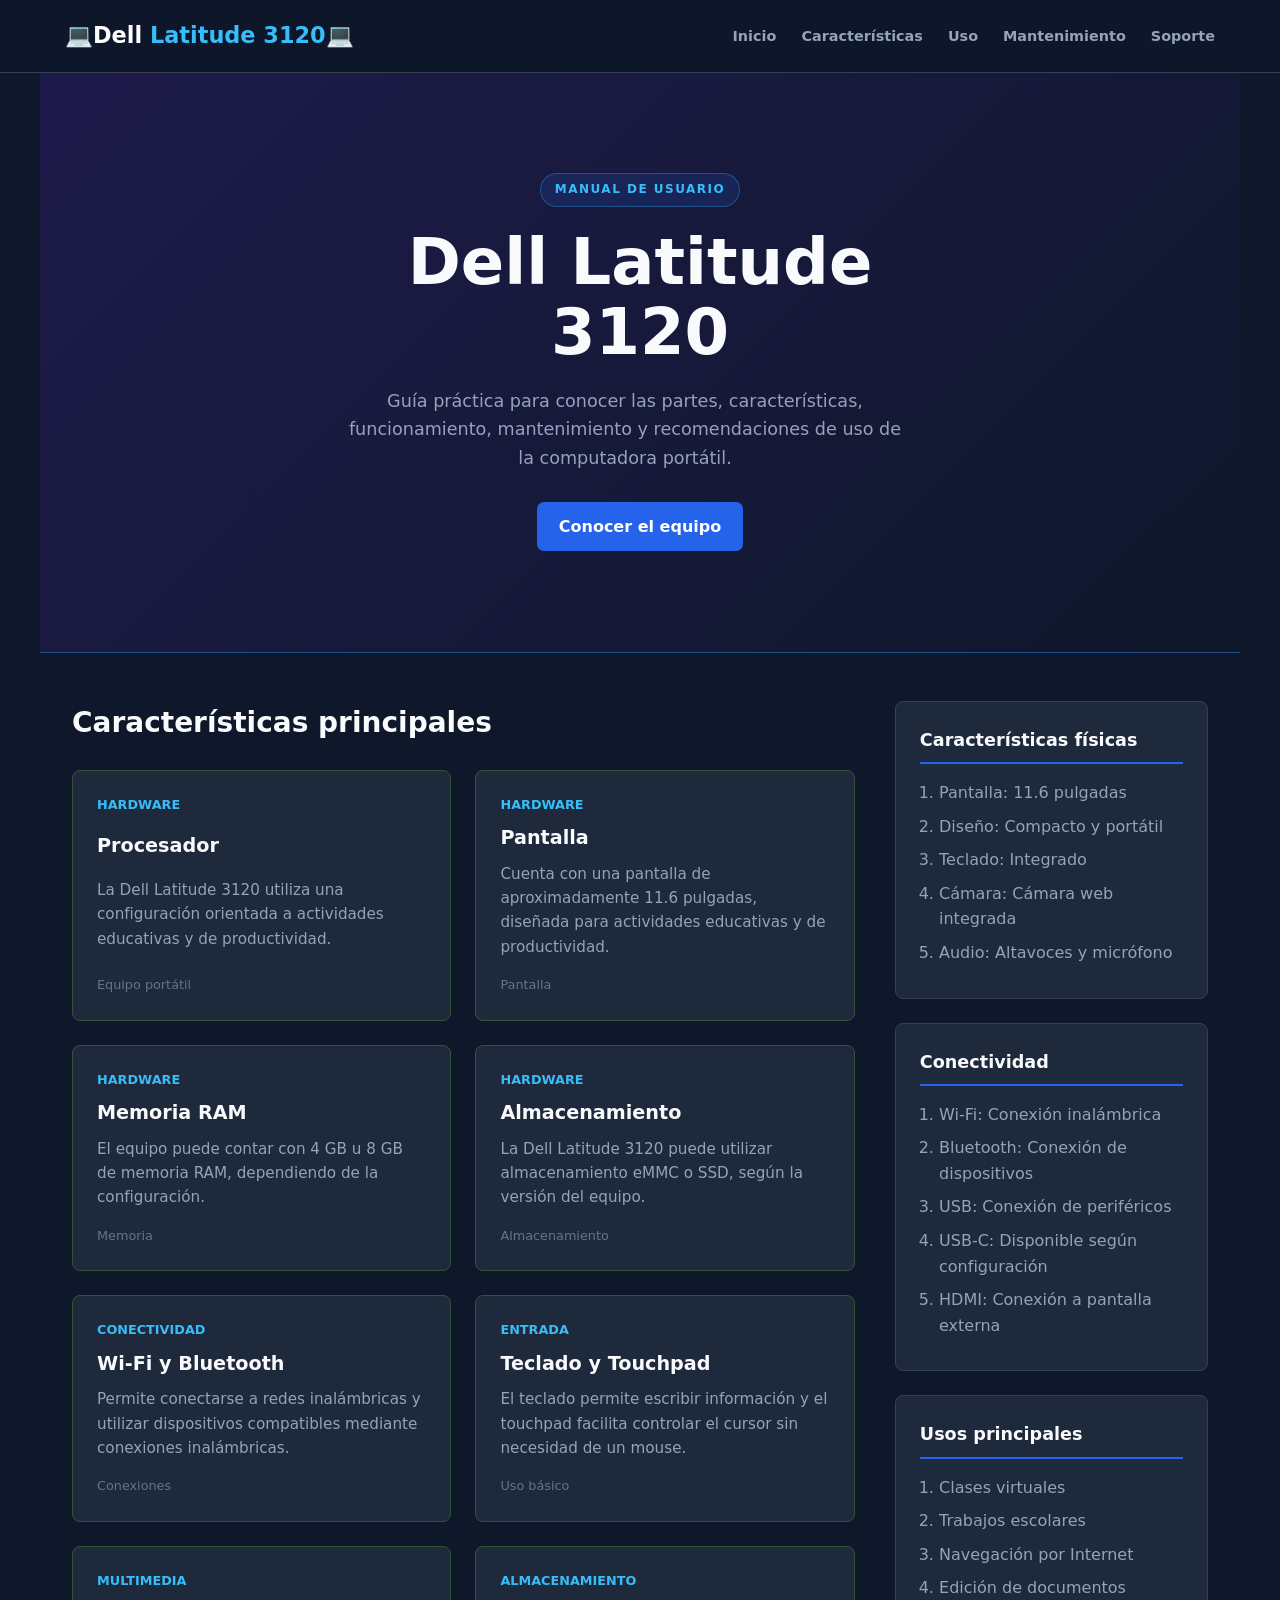
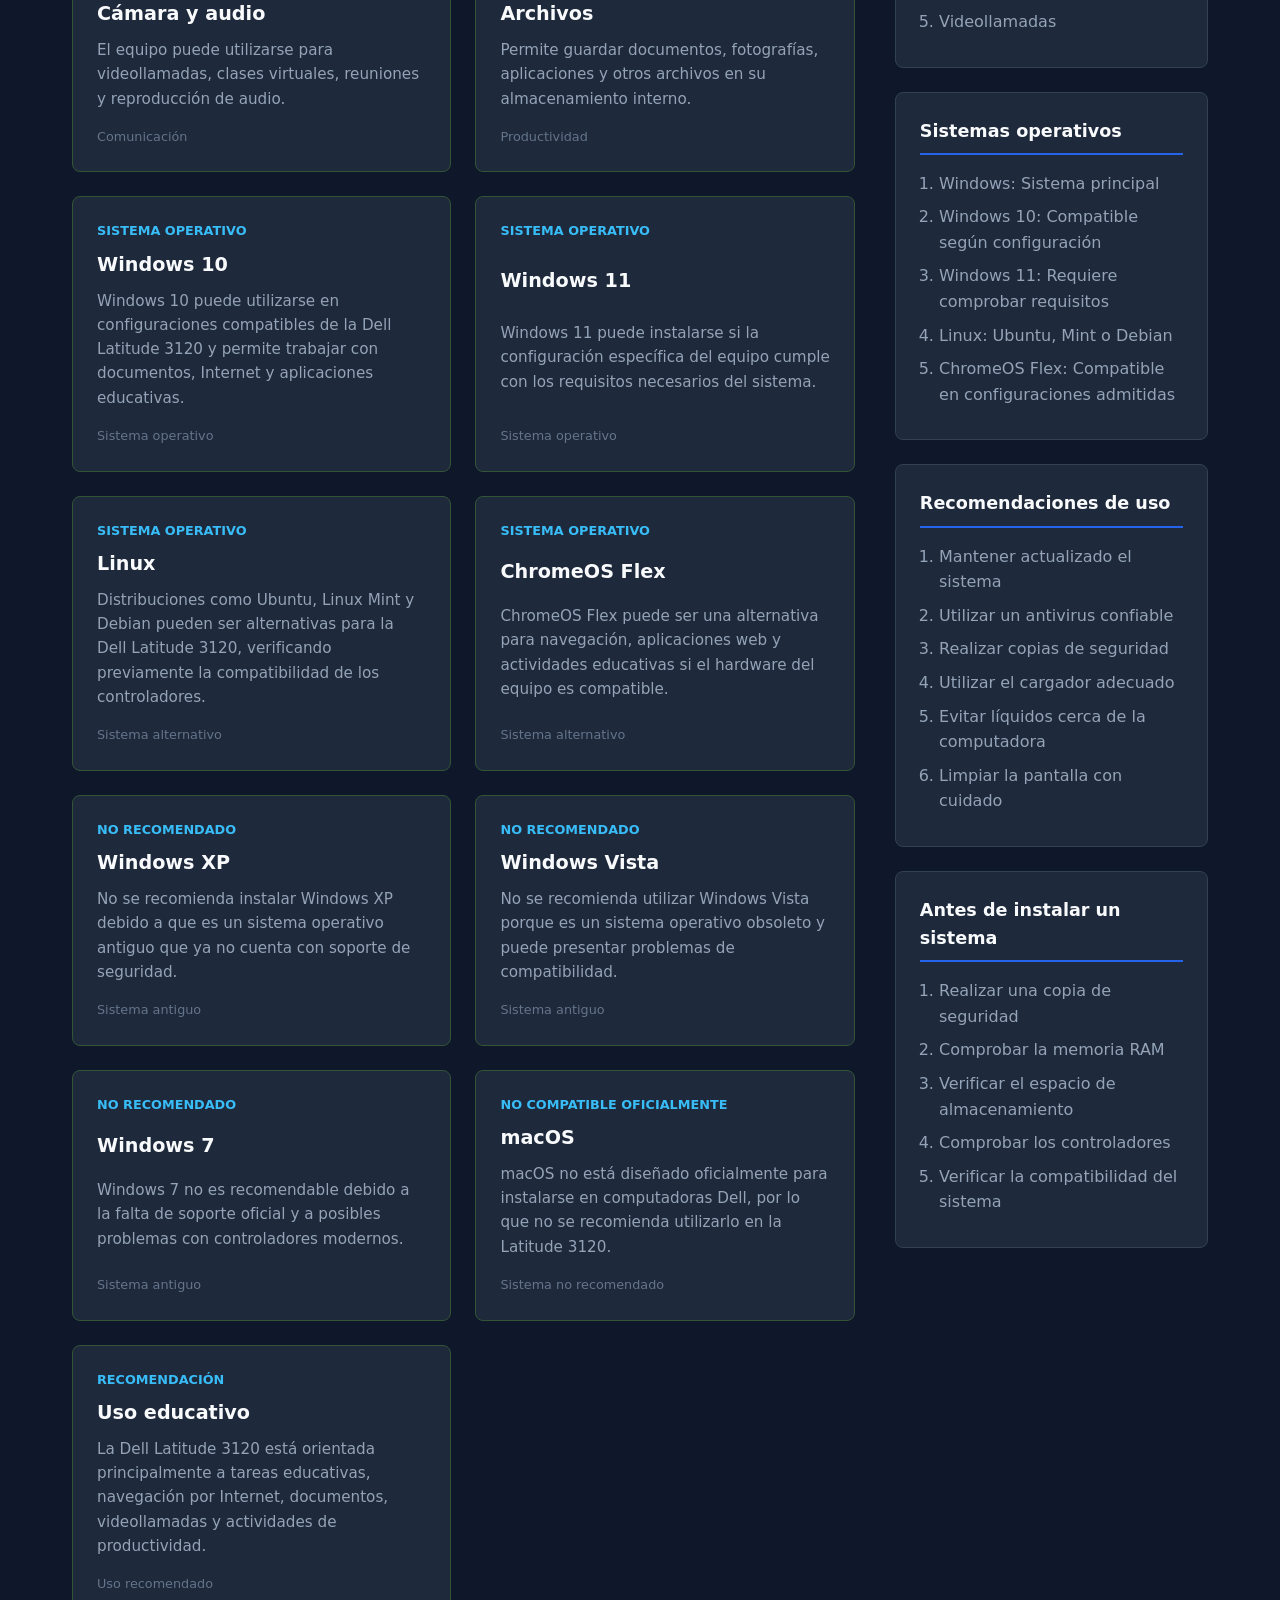
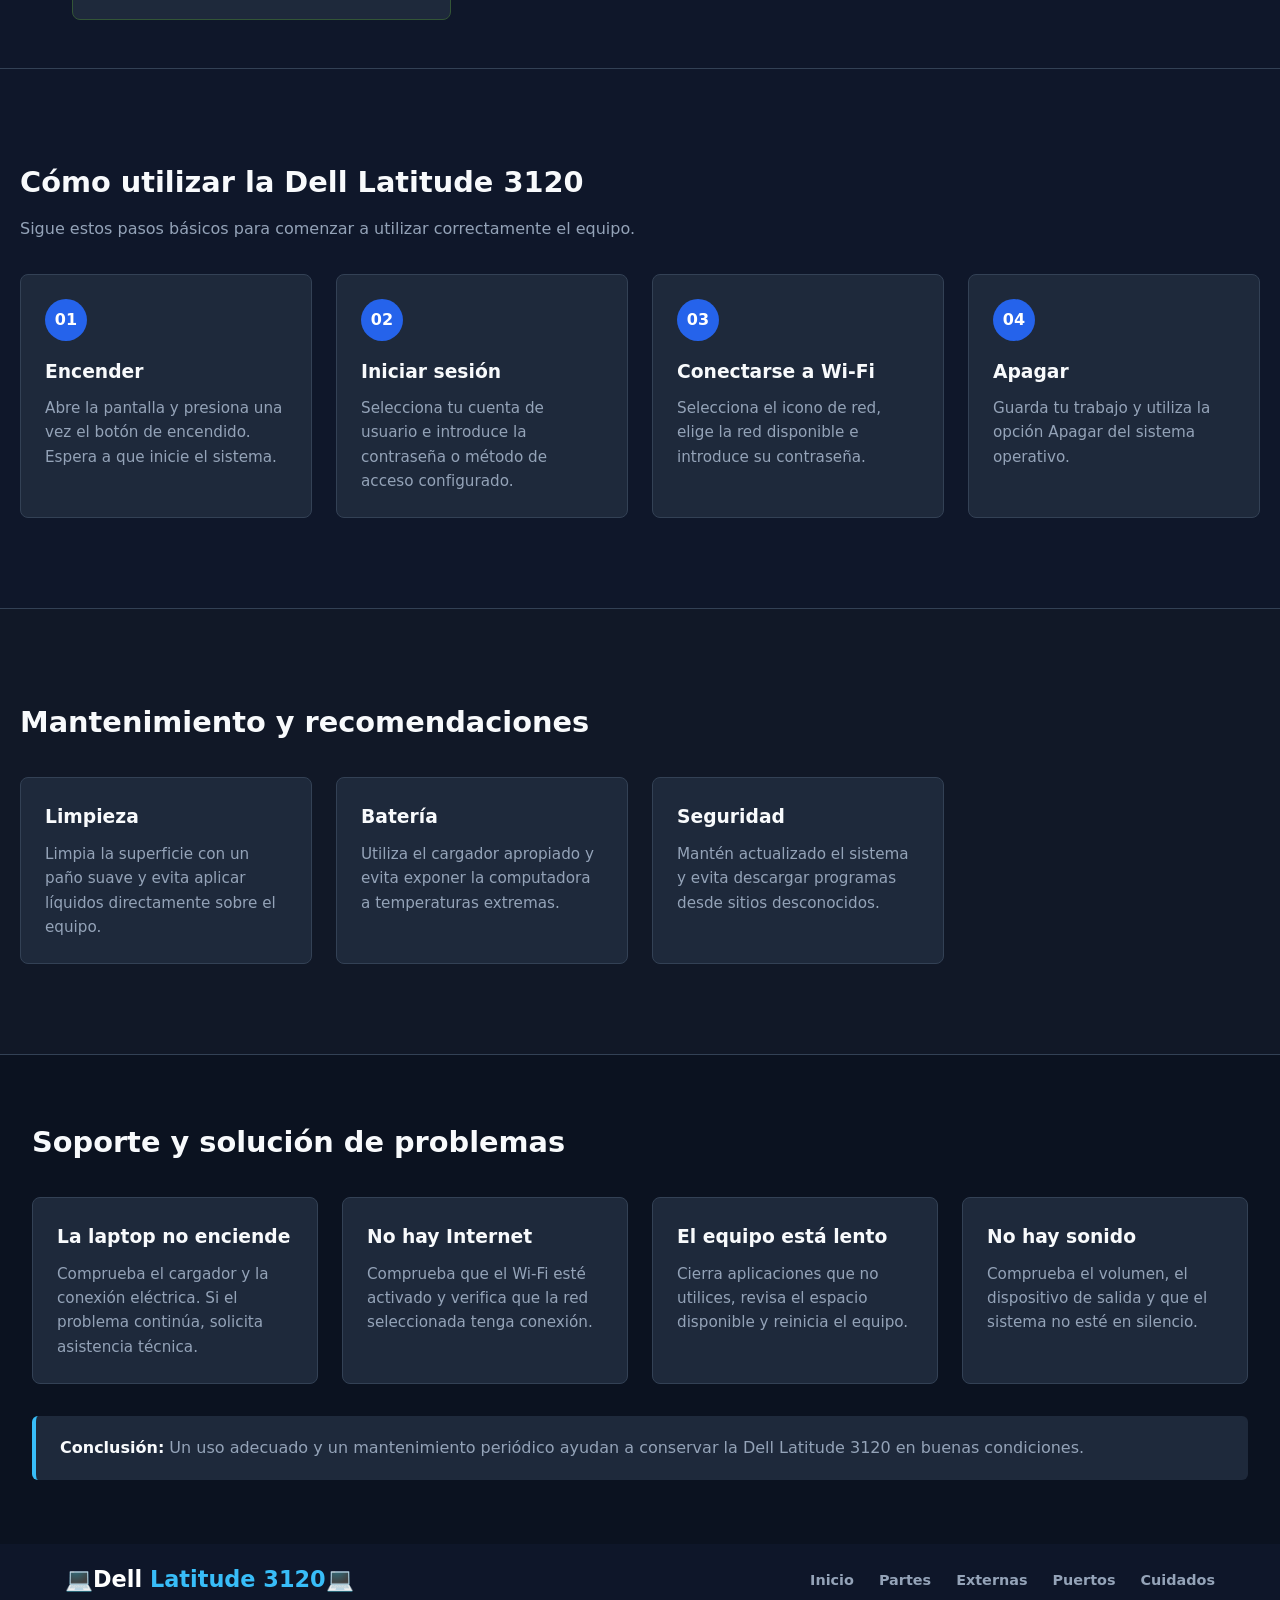
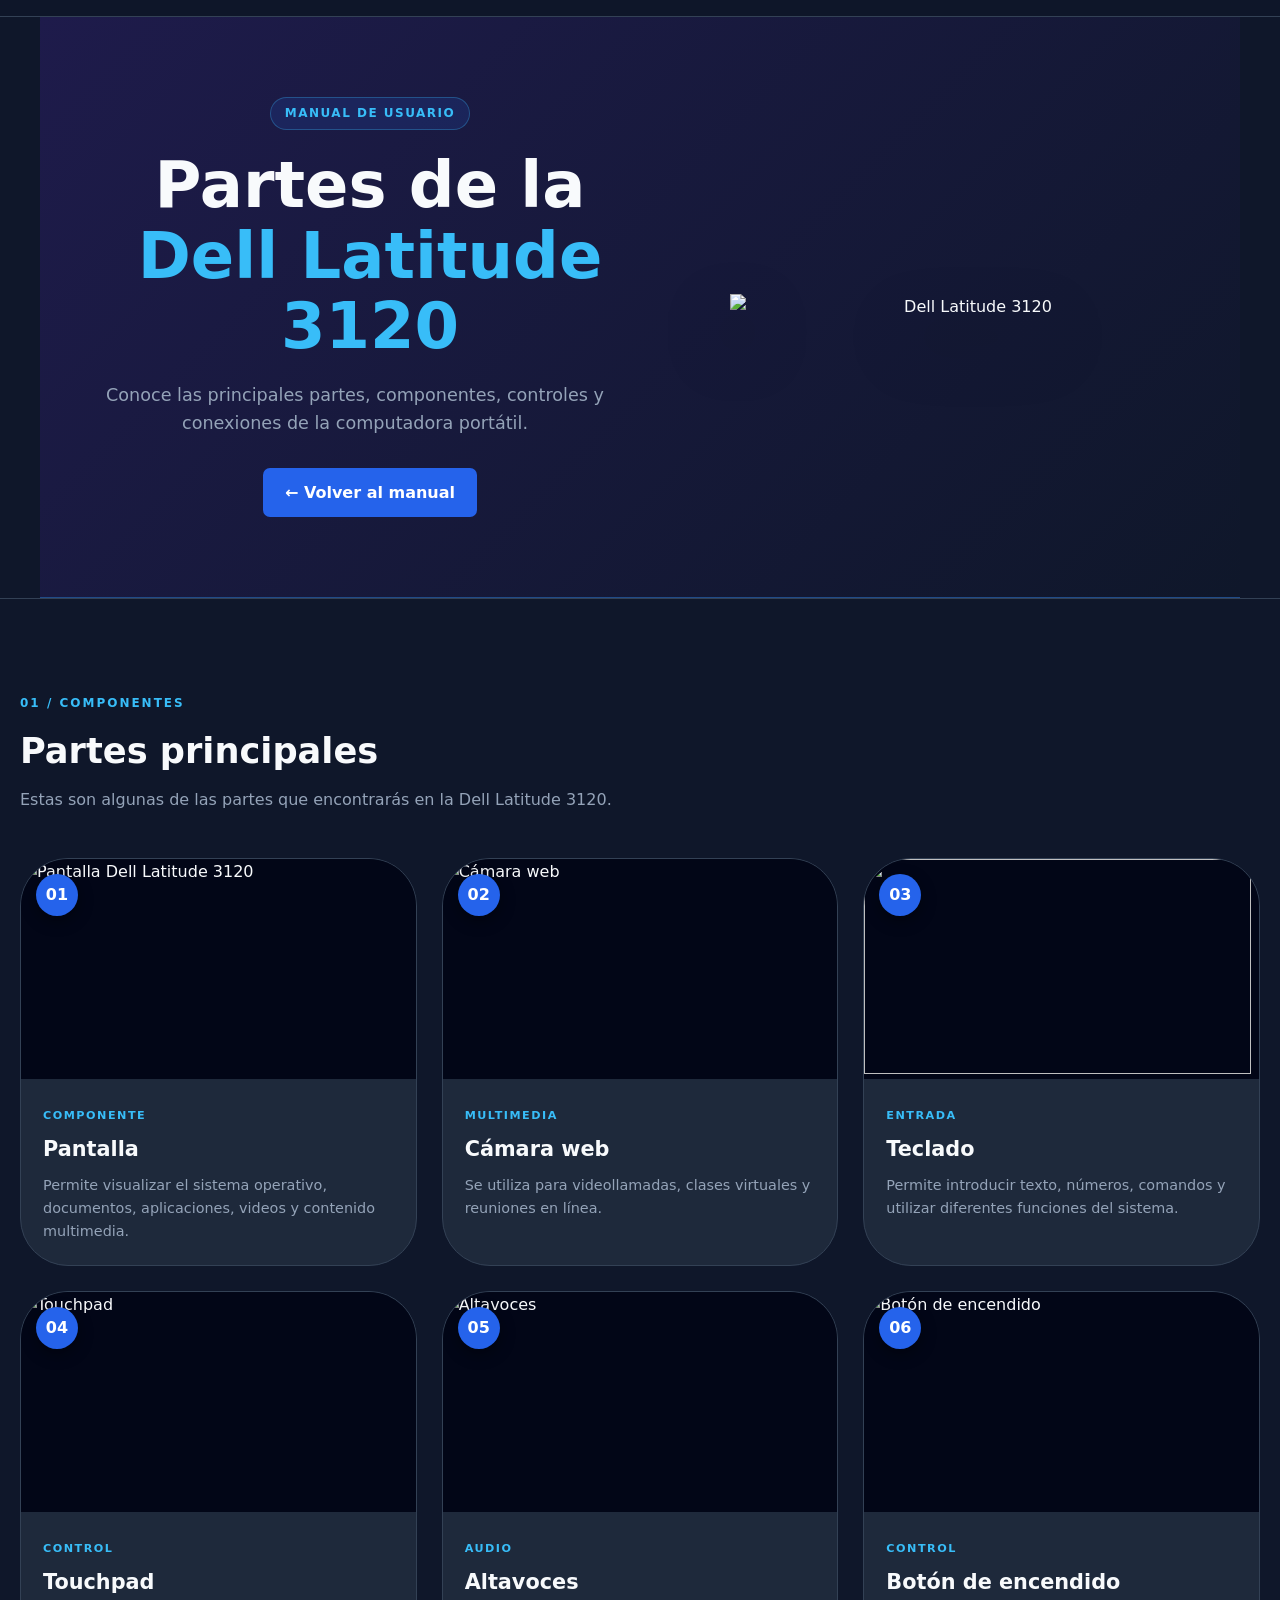
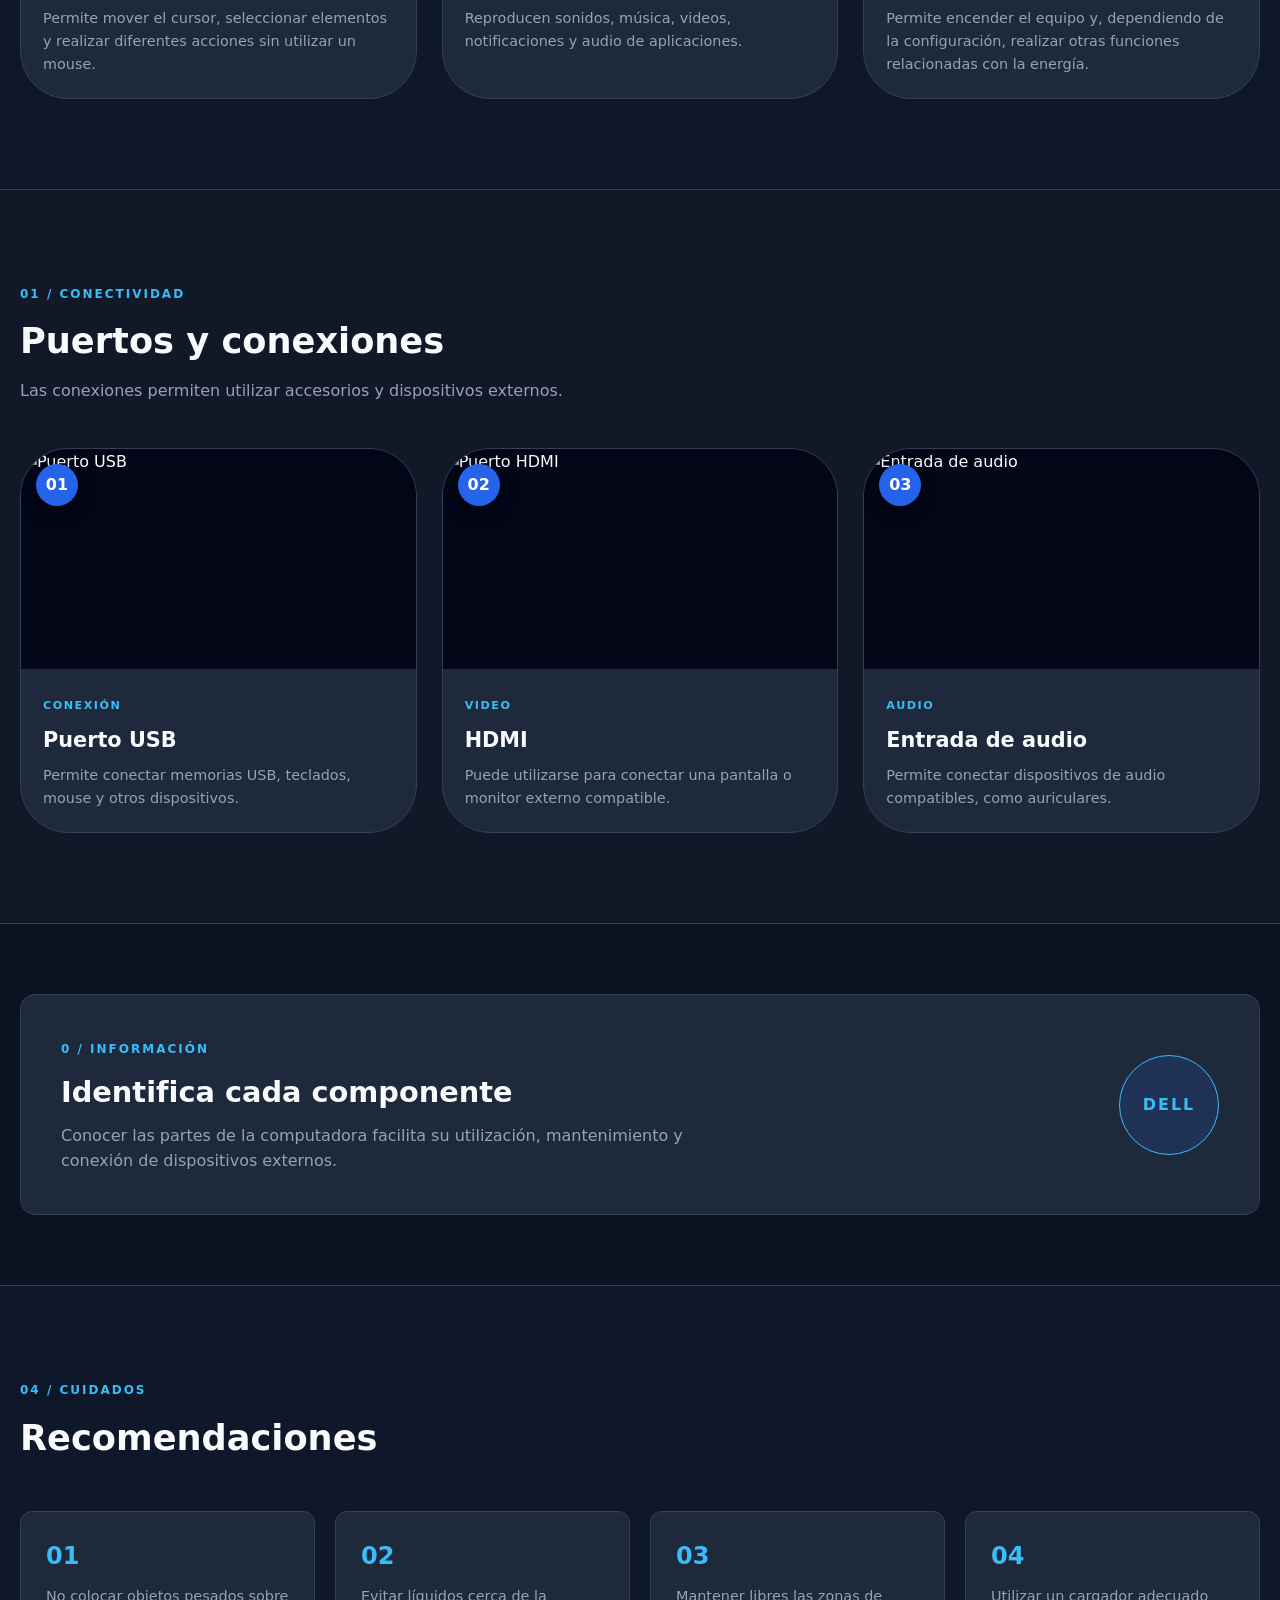
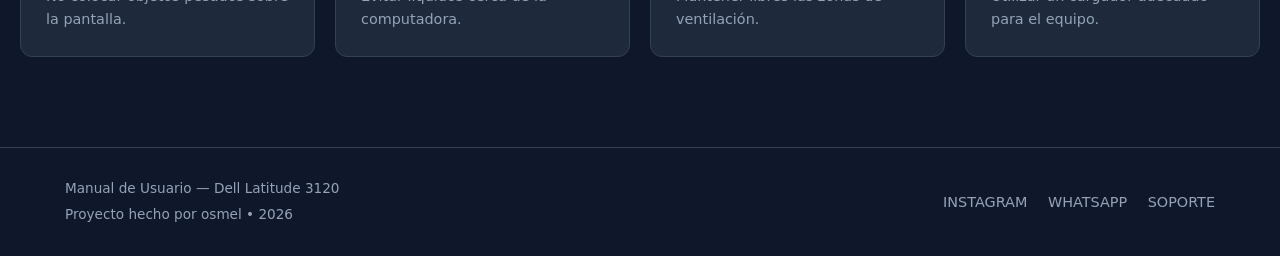
==== commit 11ca7f5a: "Actualizacion del proyecto" ====
--- a/index.html
+++ b/index.html
@@ -22,7 +22,7 @@
             <nav class="main-nav">
                 <ul>
                     <li><a href="#inicio">Inicio</a></li>
-                     <li><a href="#mapa de navegacion">mapa de navegacion</a></li>
+               
                     <li><a href="#caracteristicas">Características</a></li>
                     <li><a href="#uso">Uso</a></li>
                     <li><a href="#mantenimiento">Mantenimiento</a></li>
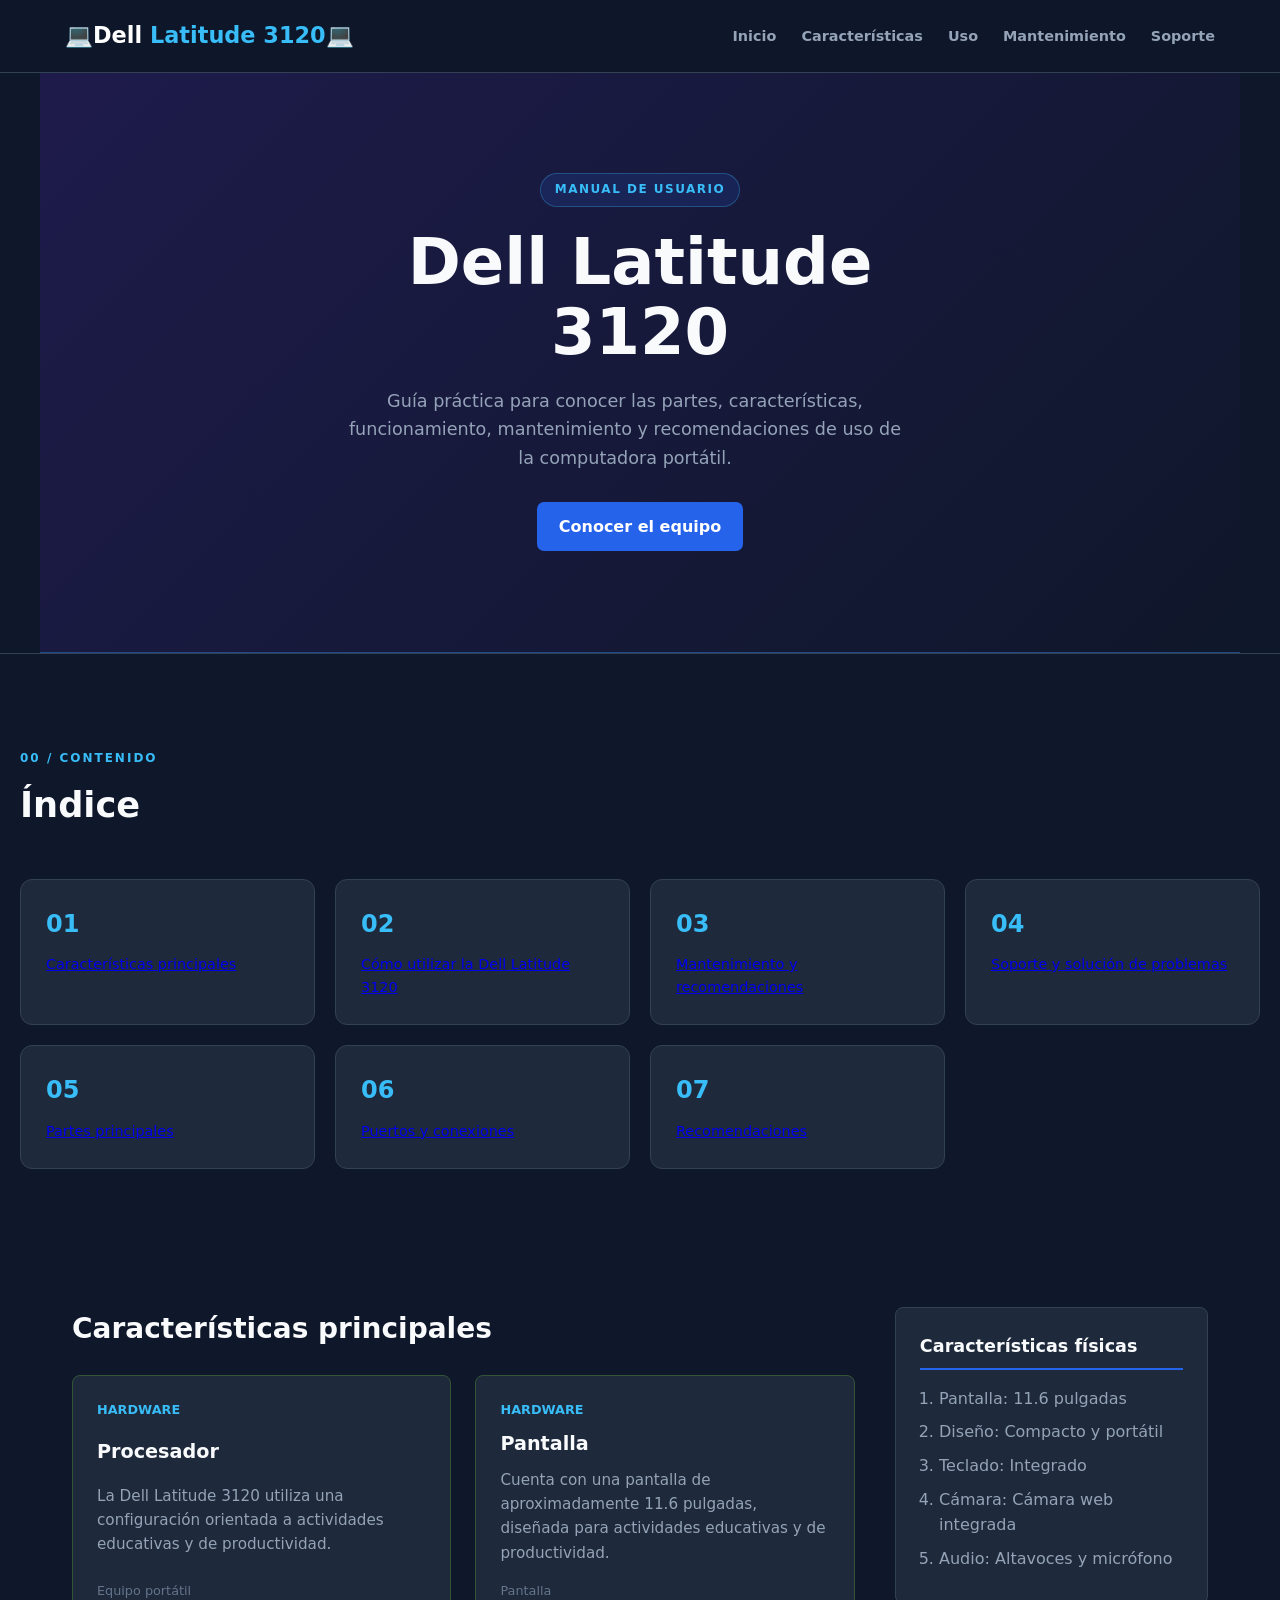
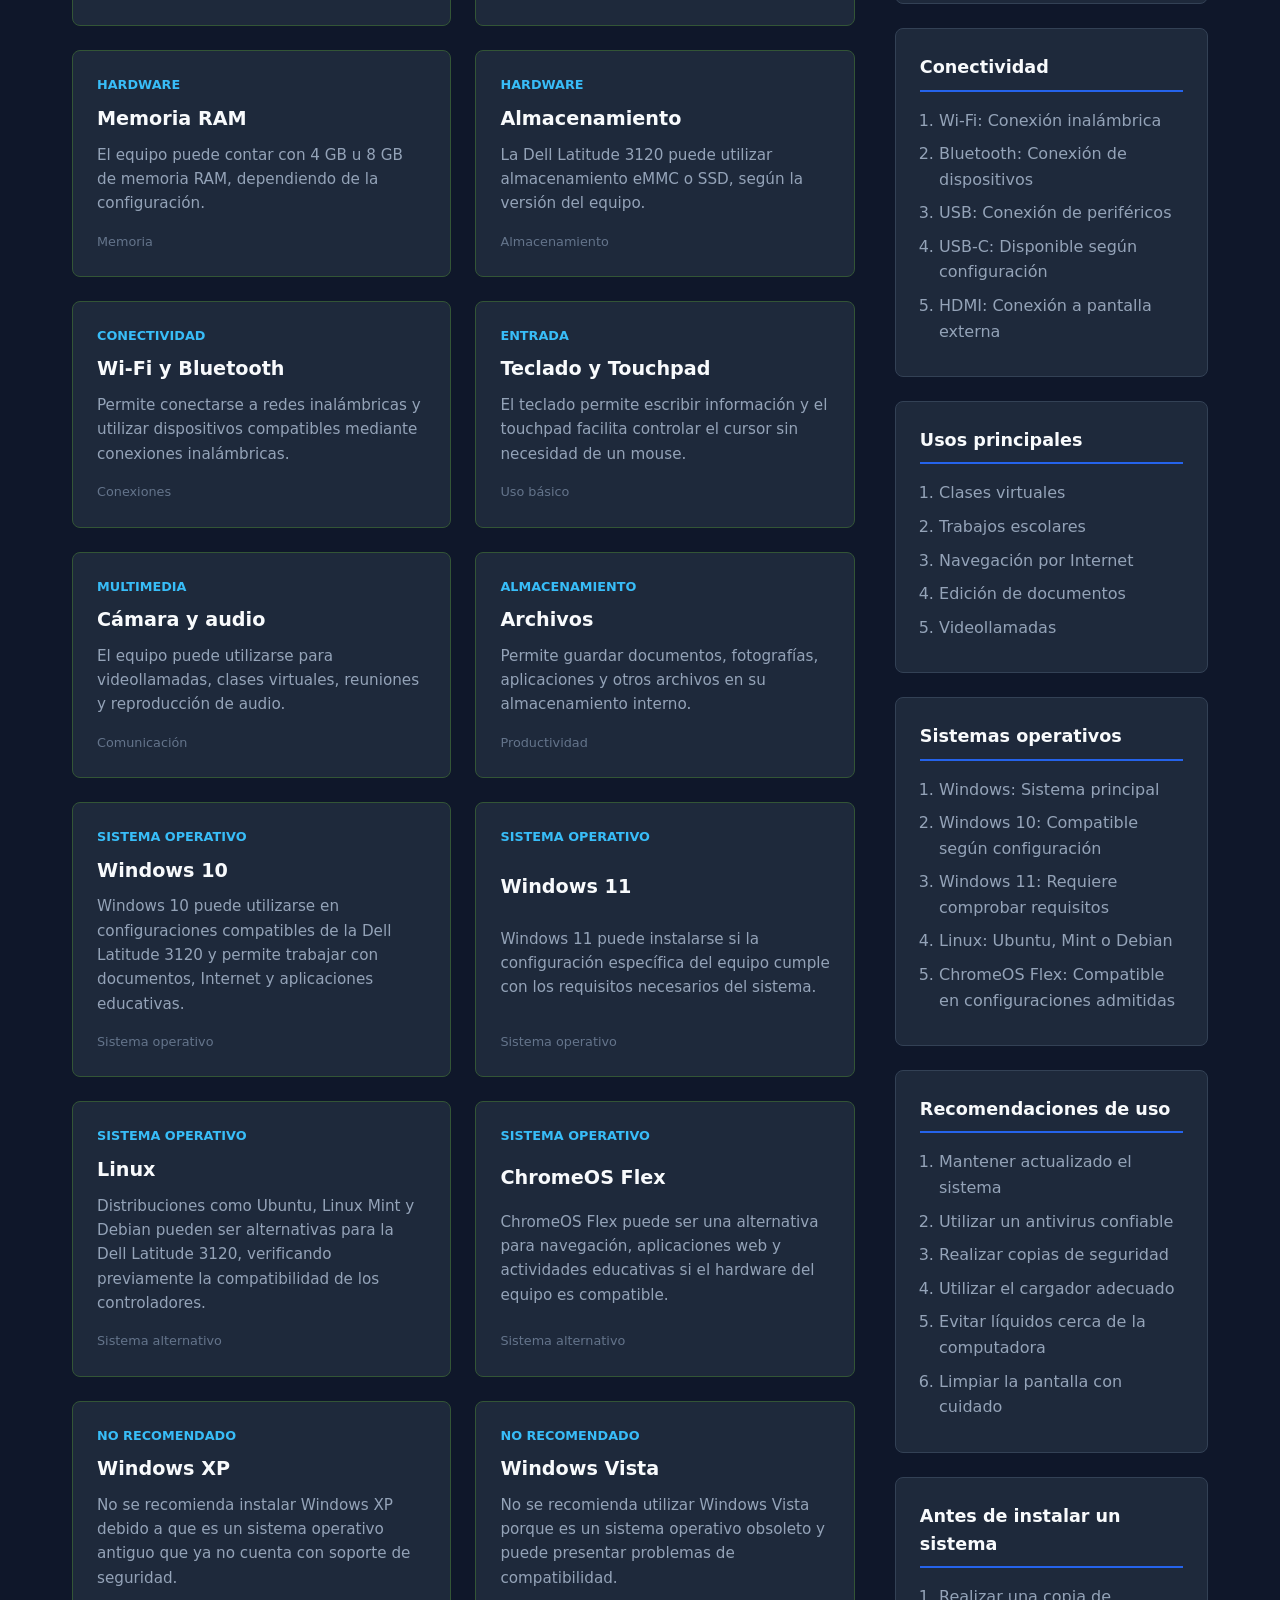
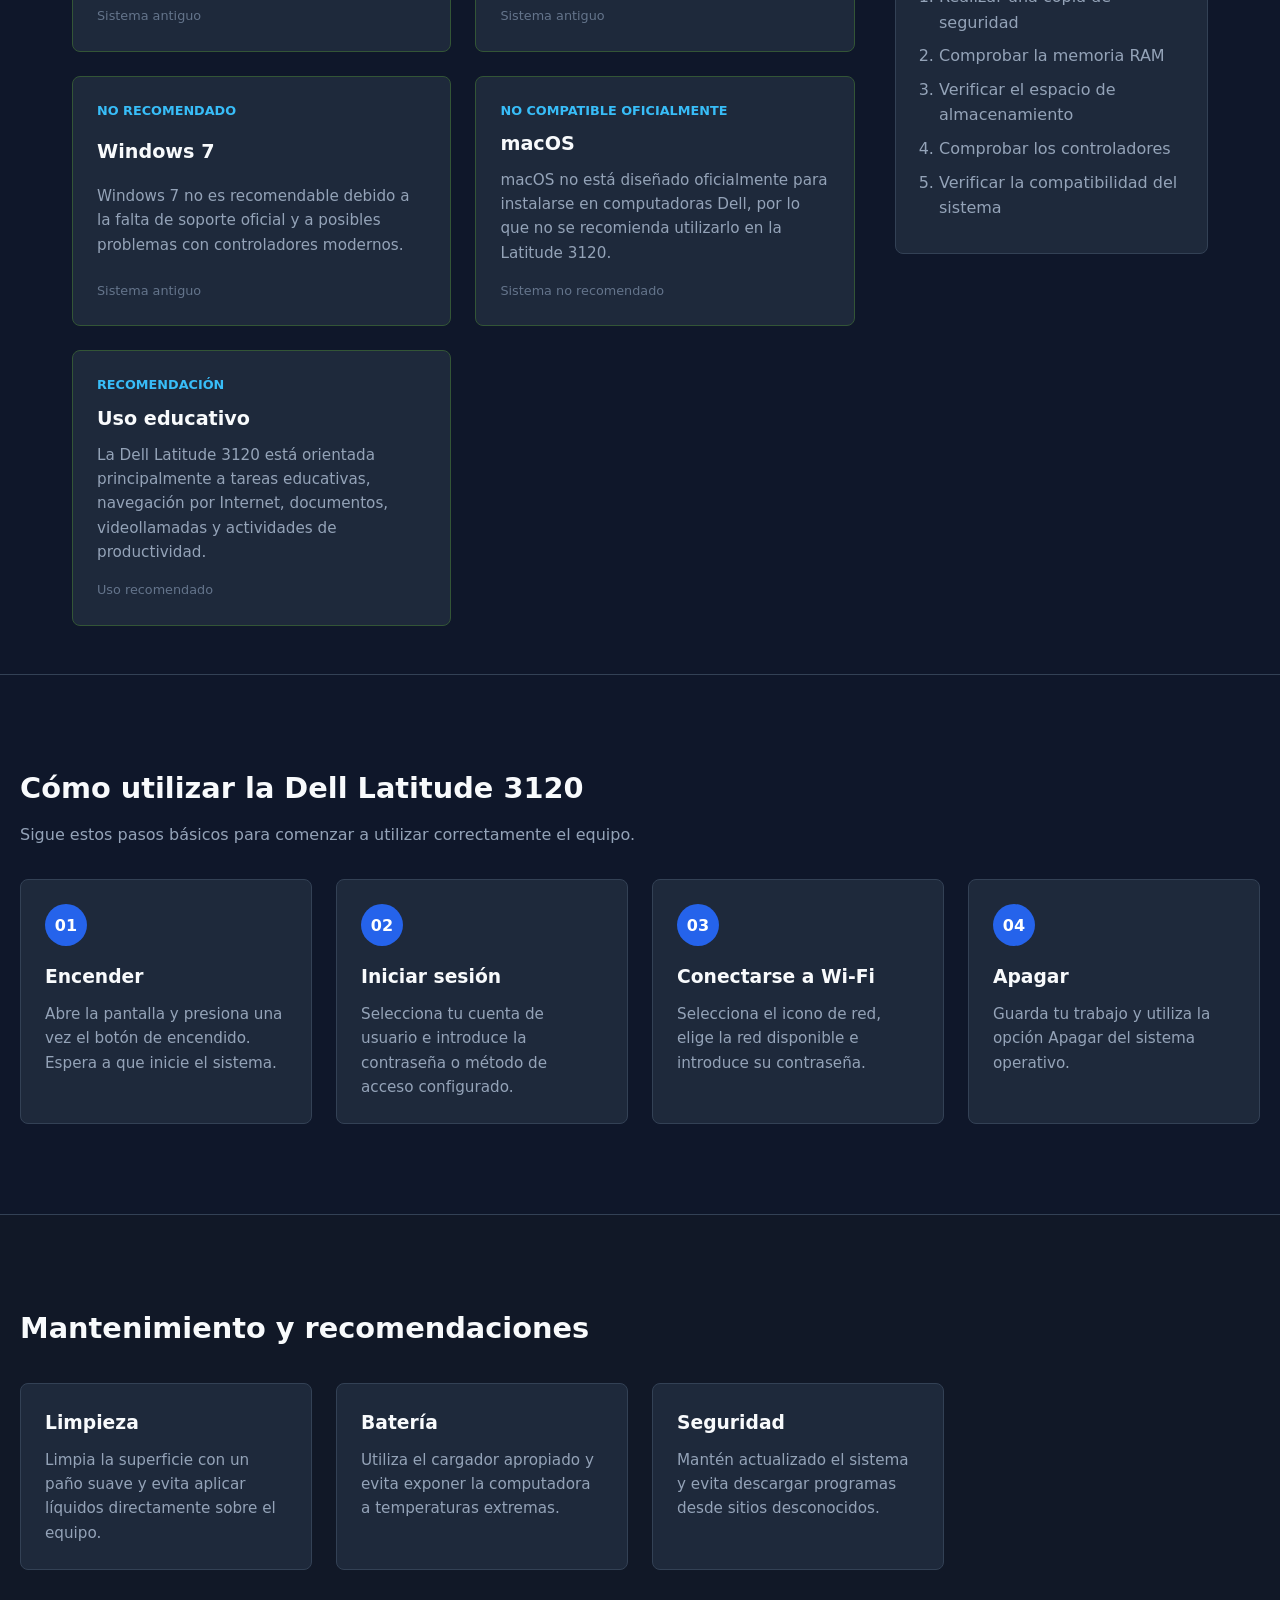
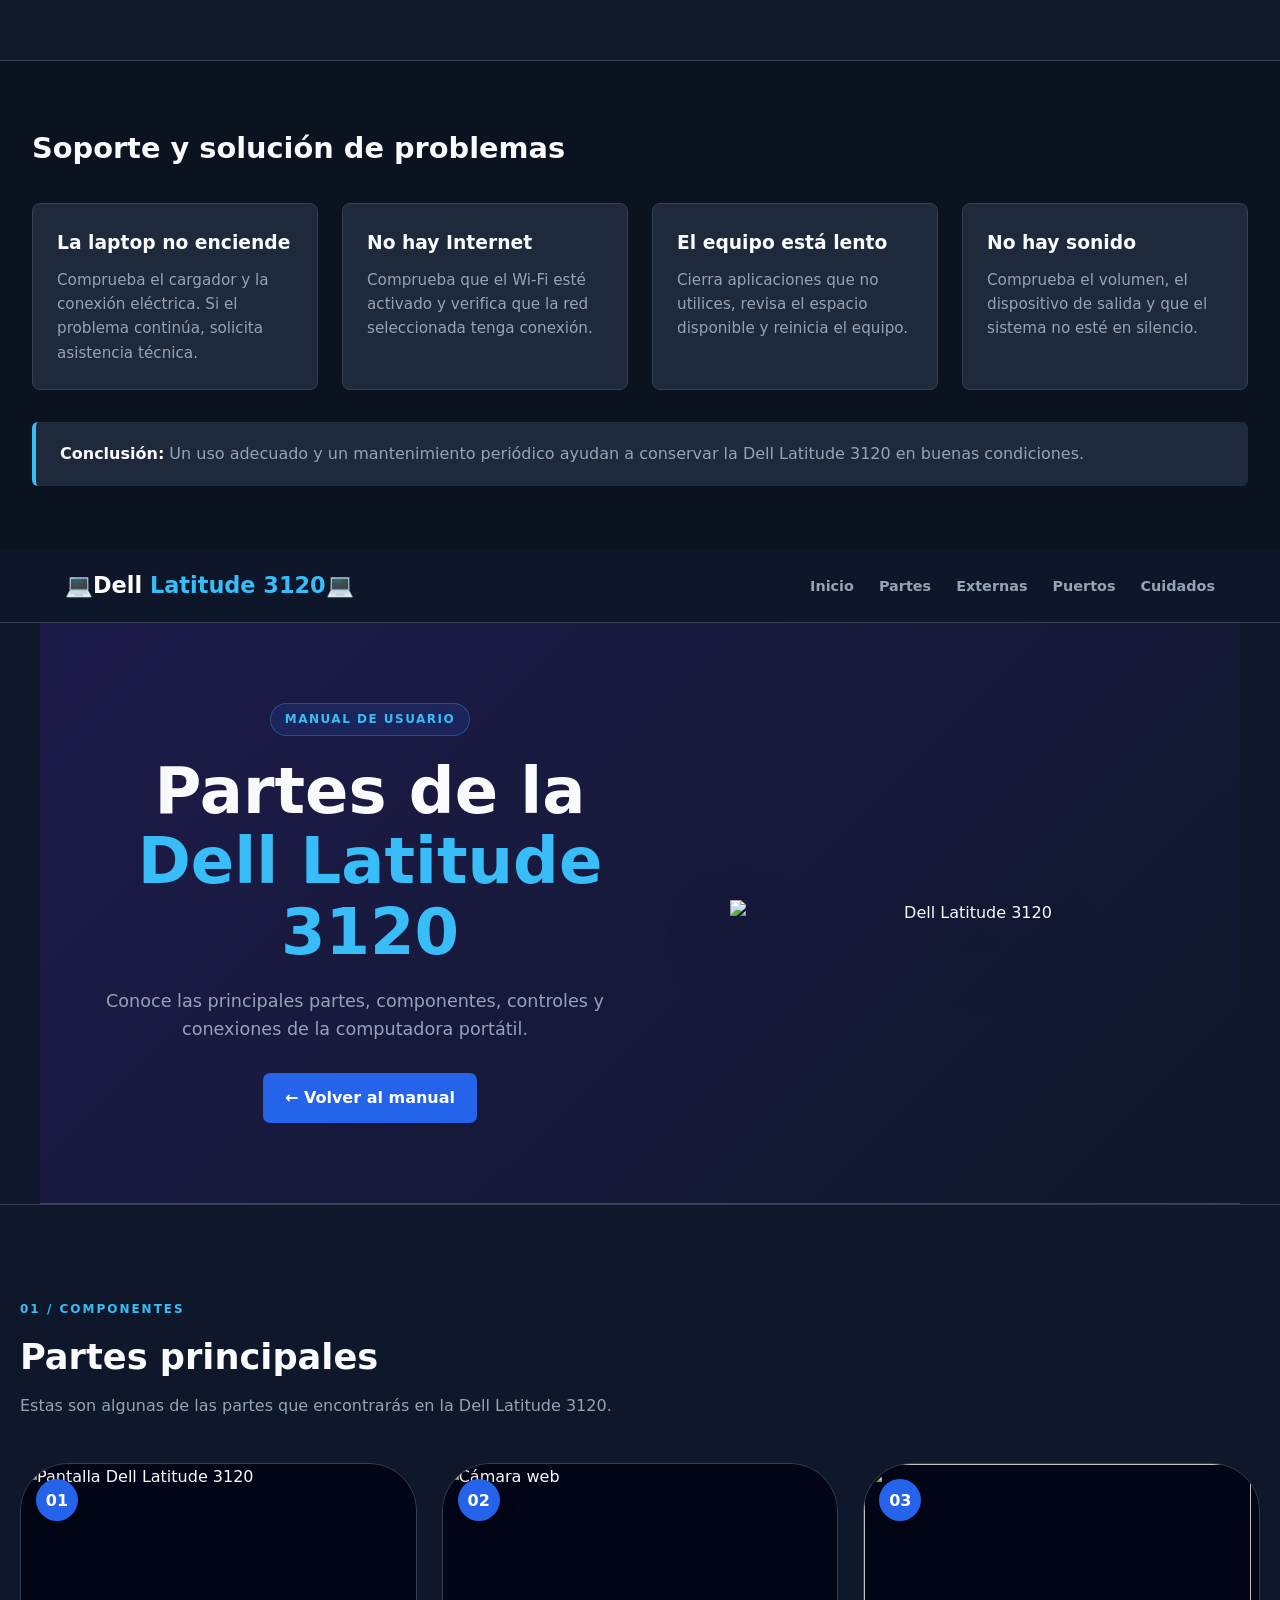
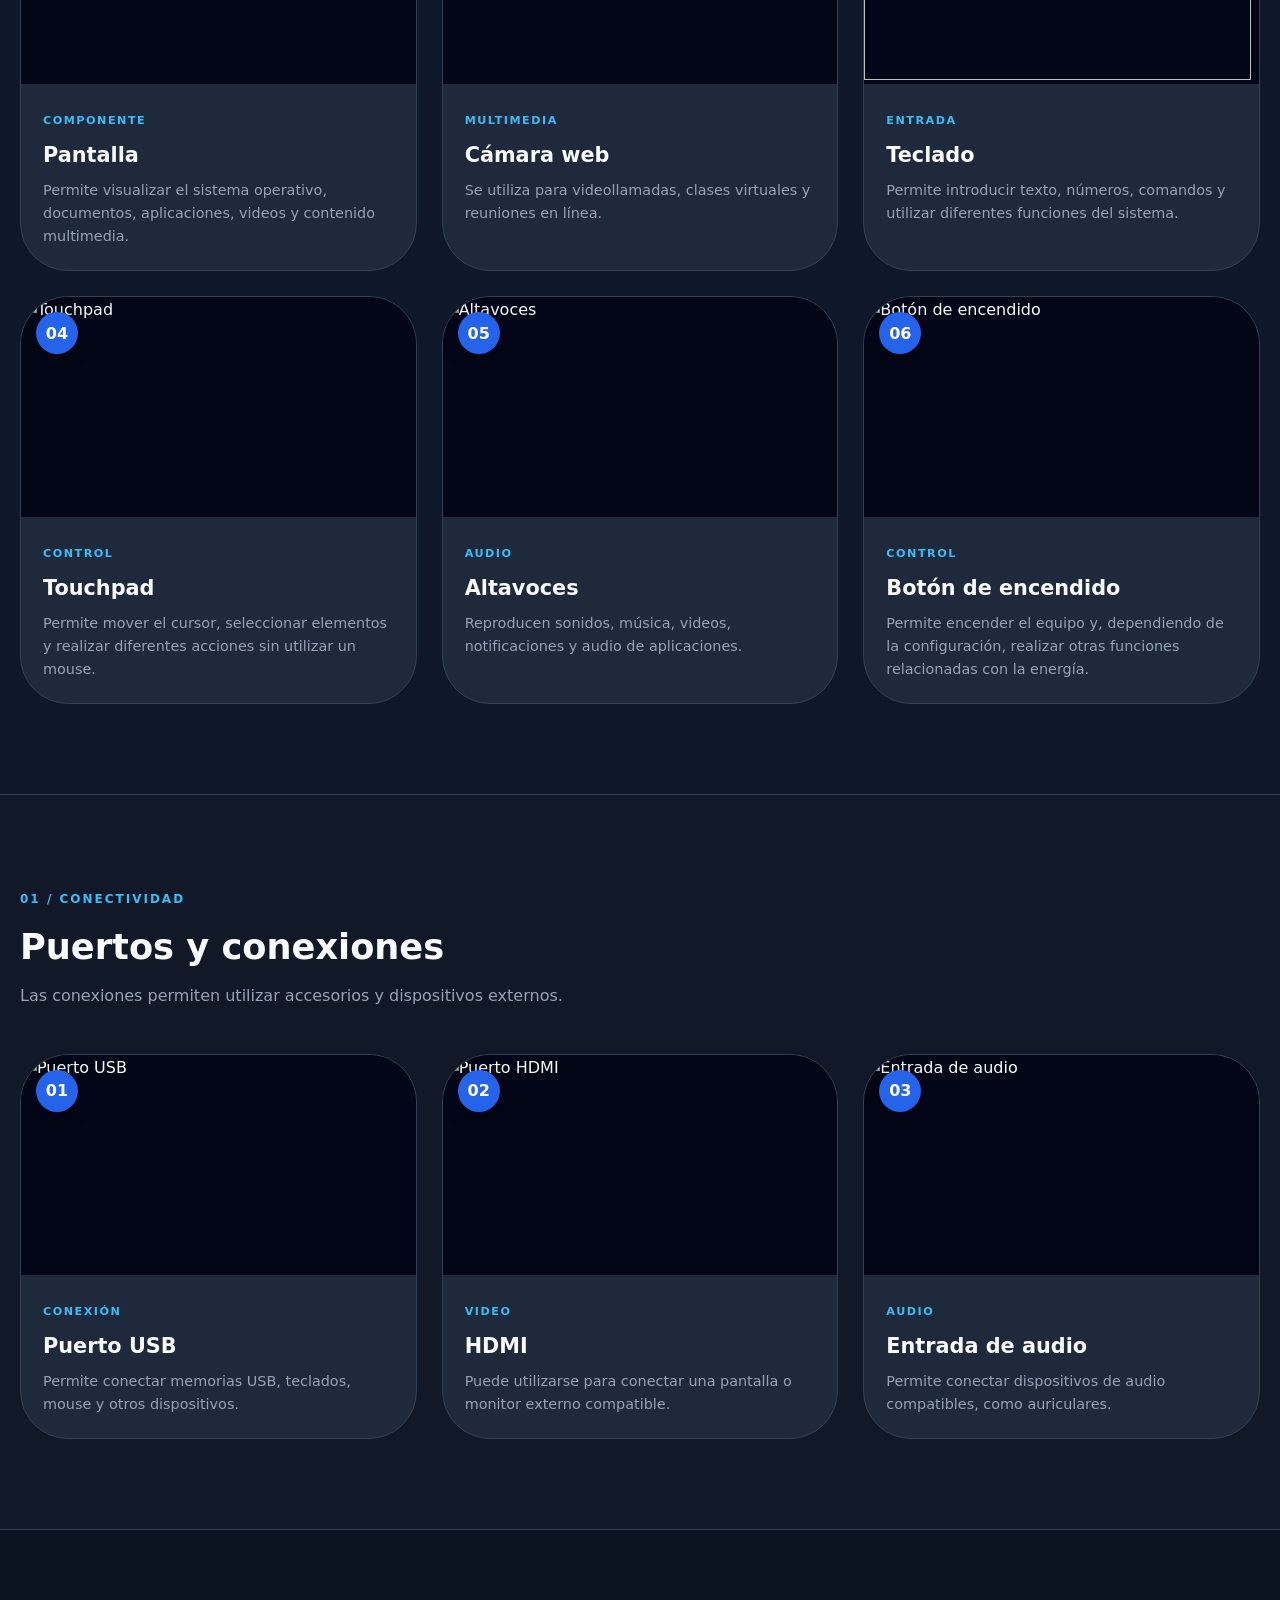
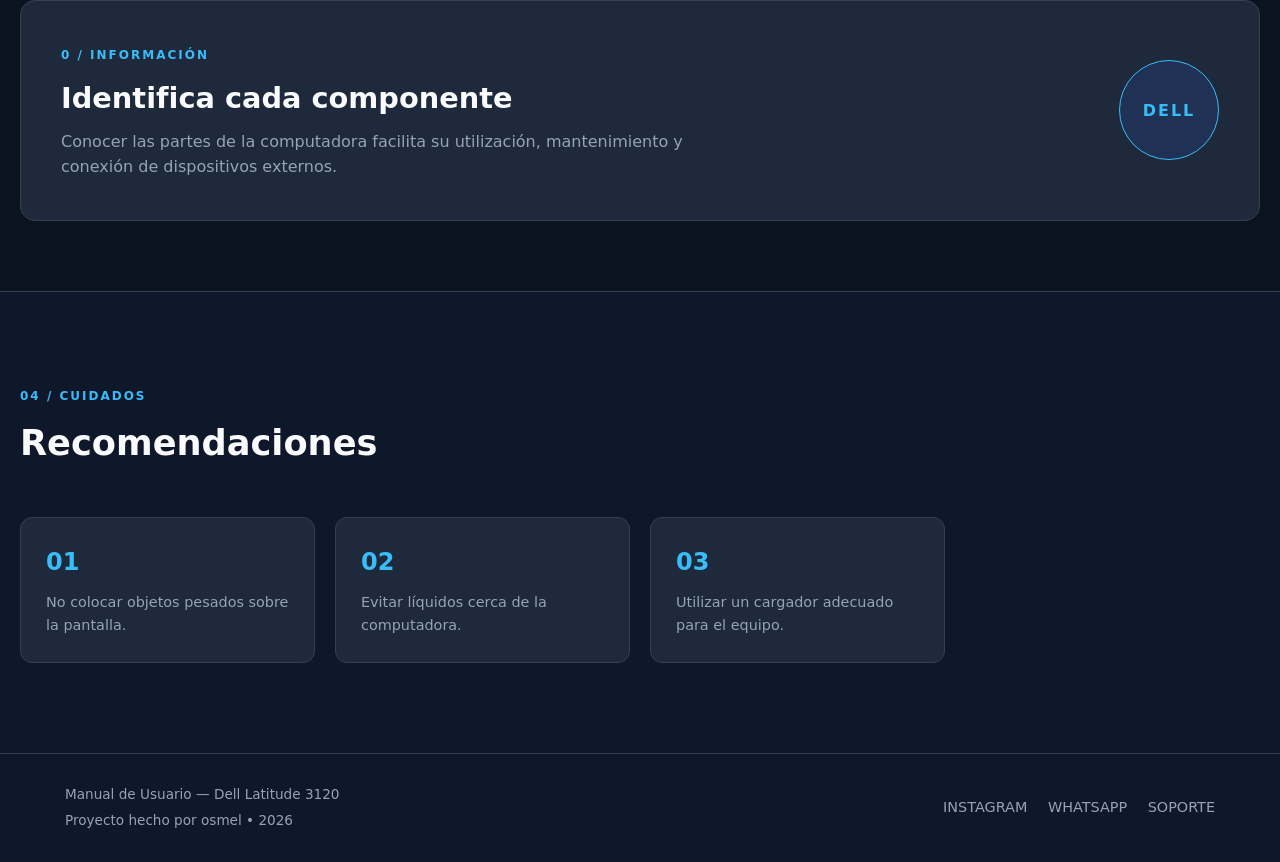
==== commit 301982ee: "Actualización del proyecto1" ====
--- a/index.html
+++ b/index.html
@@ -13,6 +13,24 @@
 
 
 <body>
+
+
+
+
+
+
+
+
+
+
+
+
+
+
+
+
+
+
 
     <!-- Encabezado Principal -->
     <header class="main-header">
@@ -57,6 +75,114 @@
 
 
 
+<!-- =====================================================
+     ÍNDICE
+====================================================== -->
+
+<section id="indice" class="content-section">
+
+    <div class="content-container">
+
+        <div class="section-heading">
+
+            <span>
+                00 / CONTENIDO
+            </span>
+
+            <h2>
+                Índice
+            </h2>
+
+        </div>
+
+
+        <div class="recommendations">
+
+            <div>
+                <strong>01</strong>
+                <p>
+                    <a href="#caracteristicas">
+                        Características principales
+                    </a>
+                </p>
+            </div>
+
+
+            <div>
+                <strong>02</strong>
+                <p>
+                    <a href="#utilizar">
+                        Cómo utilizar la Dell Latitude 3120
+                    </a>
+                </p>
+            </div>
+
+
+            <div>
+                <strong>03</strong>
+                <p>
+                    <a href="#mantenimiento">
+                        Mantenimiento y recomendaciones
+                    </a>
+                </p>
+            </div>
+
+
+            <div>
+                <strong>04</strong>
+                <p>
+                    <a href="#soporte">
+                        Soporte y solución de problemas
+                    </a>
+                </p>
+            </div>
+
+
+            <div>
+                <strong>05</strong>
+                <p>
+                    <a href="#partes">
+                        Partes principales
+                    </a>
+                </p>
+            </div>
+
+
+            <div>
+                <strong>06</strong>
+                <p>
+                    <a href="#puertos">
+                        Puertos y conexiones
+                    </a>
+                </p>
+            </div>
+
+
+            <div>
+                <strong>07</strong>
+                <p>
+                    <a href="#recomendaciones">
+                        Recomendaciones
+                    </a>
+                </p>
+            </div>
+
+        </div>
+
+    </div>
+
+</section>
+
+
+
+
+
+
+
+
+
+
+
     <!-- Contenido Principal -->
     <main class="main-container">
 
@@ -1134,20 +1260,12 @@
                 </div>
 
 
+                
+
+
                 <div>
                     <strong>
                         03
-                    </strong>
-
-                    <p>
-                        Mantener libres las zonas de ventilación.
-                    </p>
-                </div>
-
-
-                <div>
-                    <strong>
-                        04
                     </strong>
 
                     <p>
--- a/index.css
+++ b/index.css
@@ -1616,12 +1616,190 @@
 
 
 
-
-
-
-
-
-
-
-
-}
+/* =====================================================
+   ÍNDICE
+====================================================== */
+
+#indice {
+    padding: 80px 0;
+}
+
+#indice .recommendations {
+    display: grid;
+    grid-template-columns: repeat(2, 1fr);
+    gap: 20px;
+    margin-top: 40px;
+}
+
+/* TARJETAS DEL ÍNDICE */
+
+#indice .recommendations > div {
+    display: flex;
+    align-items: center;
+    gap: 20px;
+
+    padding: 22px 25px;
+
+    background: var(--card-bg);
+
+    border: 1px solid rgba(255, 255, 255, 0.08);
+
+    border-radius: 14px;
+
+    transition: all 0.3s ease;
+
+    position: relative;
+
+    overflow: hidden;
+}
+
+
+/* Línea decorativa */
+
+#indice .recommendations > div::before {
+    content: "";
+
+    position: absolute;
+
+    left: 0;
+    top: 0;
+
+    width: 4px;
+    height: 100%;
+
+    background: var(--primary);
+
+    transform: scaleY(0);
+
+    transform-origin: bottom;
+
+    transition: transform 0.3s ease;
+}
+
+
+/* EFECTO HOVER */
+
+#indice .recommendations > div:hover {
+    transform: translateY(-5px);
+
+    border-color: var(--accent);
+
+    box-shadow: 0 10px 30px rgba(0, 0, 0, 0.25);
+}
+
+#indice .recommendations > div:hover::before {
+    transform: scaleY(1);
+}
+
+
+/* NÚMERO */
+
+#indice .recommendations strong {
+    display: flex;
+
+    align-items: center;
+    justify-content: center;
+
+    min-width: 45px;
+    height: 45px;
+
+    border-radius: 50%;
+
+    background: rgba(37, 99, 235, 0.15);
+
+    color: var(--accent);
+
+    font-size: 15px;
+
+    font-weight: 700;
+
+    letter-spacing: 1px;
+}
+
+
+/* TEXTO */
+
+#indice .recommendations p {
+    margin: 0;
+
+    line-height: 1.5;
+}
+
+
+/* ENLACES */
+
+#indice .recommendations a {
+    color: var(--text-main);
+
+    text-decoration: none;
+
+    font-size: 16px;
+
+    font-weight: 500;
+
+    transition: color 0.3s ease;
+}
+
+
+/* HOVER DEL ENLACE */
+
+#indice .recommendations a:hover {
+    color: var(--accent);
+}
+
+
+/* =====================================================
+   DISEÑO RESPONSIVO
+====================================================== */
+
+@media (max-width: 768px) {
+
+    #indice {
+        padding: 60px 20px;
+    }
+
+    #indice .recommendations {
+        grid-template-columns: 1fr;
+
+        gap: 15px;
+    }
+
+    #indice .recommendations > div {
+        padding: 18px 20px;
+    }
+
+}
+
+
+/* CELULARES PEQUEÑOS */
+
+@media (max-width: 480px) {
+
+    #indice .recommendations {
+        grid-template-columns: 1fr;
+    }
+
+    #indice .recommendations > div {
+        gap: 15px;
+    }
+
+    #indice .recommendations strong {
+        min-width: 40px;
+        height: 40px;
+
+        font-size: 13px;
+    }
+
+    #indice .recommendations a {
+        font-size: 14px;
+    }
+
+}
+
+
+
+
+
+
+
+}
--- a/index.css
+++ b/index.css
@@ -1616,12 +1616,190 @@
 
 
 
-
-
-
-
-
-
-
-
-}
+/* =====================================================
+   ÍNDICE
+====================================================== */
+
+#indice {
+    padding: 80px 0;
+}
+
+#indice .recommendations {
+    display: grid;
+    grid-template-columns: repeat(2, 1fr);
+    gap: 20px;
+    margin-top: 40px;
+}
+
+/* TARJETAS DEL ÍNDICE */
+
+#indice .recommendations > div {
+    display: flex;
+    align-items: center;
+    gap: 20px;
+
+    padding: 22px 25px;
+
+    background: var(--card-bg);
+
+    border: 1px solid rgba(255, 255, 255, 0.08);
+
+    border-radius: 14px;
+
+    transition: all 0.3s ease;
+
+    position: relative;
+
+    overflow: hidden;
+}
+
+
+/* Línea decorativa */
+
+#indice .recommendations > div::before {
+    content: "";
+
+    position: absolute;
+
+    left: 0;
+    top: 0;
+
+    width: 4px;
+    height: 100%;
+
+    background: var(--primary);
+
+    transform: scaleY(0);
+
+    transform-origin: bottom;
+
+    transition: transform 0.3s ease;
+}
+
+
+/* EFECTO HOVER */
+
+#indice .recommendations > div:hover {
+    transform: translateY(-5px);
+
+    border-color: var(--accent);
+
+    box-shadow: 0 10px 30px rgba(0, 0, 0, 0.25);
+}
+
+#indice .recommendations > div:hover::before {
+    transform: scaleY(1);
+}
+
+
+/* NÚMERO */
+
+#indice .recommendations strong {
+    display: flex;
+
+    align-items: center;
+    justify-content: center;
+
+    min-width: 45px;
+    height: 45px;
+
+    border-radius: 50%;
+
+    background: rgba(37, 99, 235, 0.15);
+
+    color: var(--accent);
+
+    font-size: 15px;
+
+    font-weight: 700;
+
+    letter-spacing: 1px;
+}
+
+
+/* TEXTO */
+
+#indice .recommendations p {
+    margin: 0;
+
+    line-height: 1.5;
+}
+
+
+/* ENLACES */
+
+#indice .recommendations a {
+    color: var(--text-main);
+
+    text-decoration: none;
+
+    font-size: 16px;
+
+    font-weight: 500;
+
+    transition: color 0.3s ease;
+}
+
+
+/* HOVER DEL ENLACE */
+
+#indice .recommendations a:hover {
+    color: var(--accent);
+}
+
+
+/* =====================================================
+   DISEÑO RESPONSIVO
+====================================================== */
+
+@media (max-width: 768px) {
+
+    #indice {
+        padding: 60px 20px;
+    }
+
+    #indice .recommendations {
+        grid-template-columns: 1fr;
+
+        gap: 15px;
+    }
+
+    #indice .recommendations > div {
+        padding: 18px 20px;
+    }
+
+}
+
+
+/* CELULARES PEQUEÑOS */
+
+@media (max-width: 480px) {
+
+    #indice .recommendations {
+        grid-template-columns: 1fr;
+    }
+
+    #indice .recommendations > div {
+        gap: 15px;
+    }
+
+    #indice .recommendations strong {
+        min-width: 40px;
+        height: 40px;
+
+        font-size: 13px;
+    }
+
+    #indice .recommendations a {
+        font-size: 14px;
+    }
+
+}
+
+
+
+
+
+
+
+}
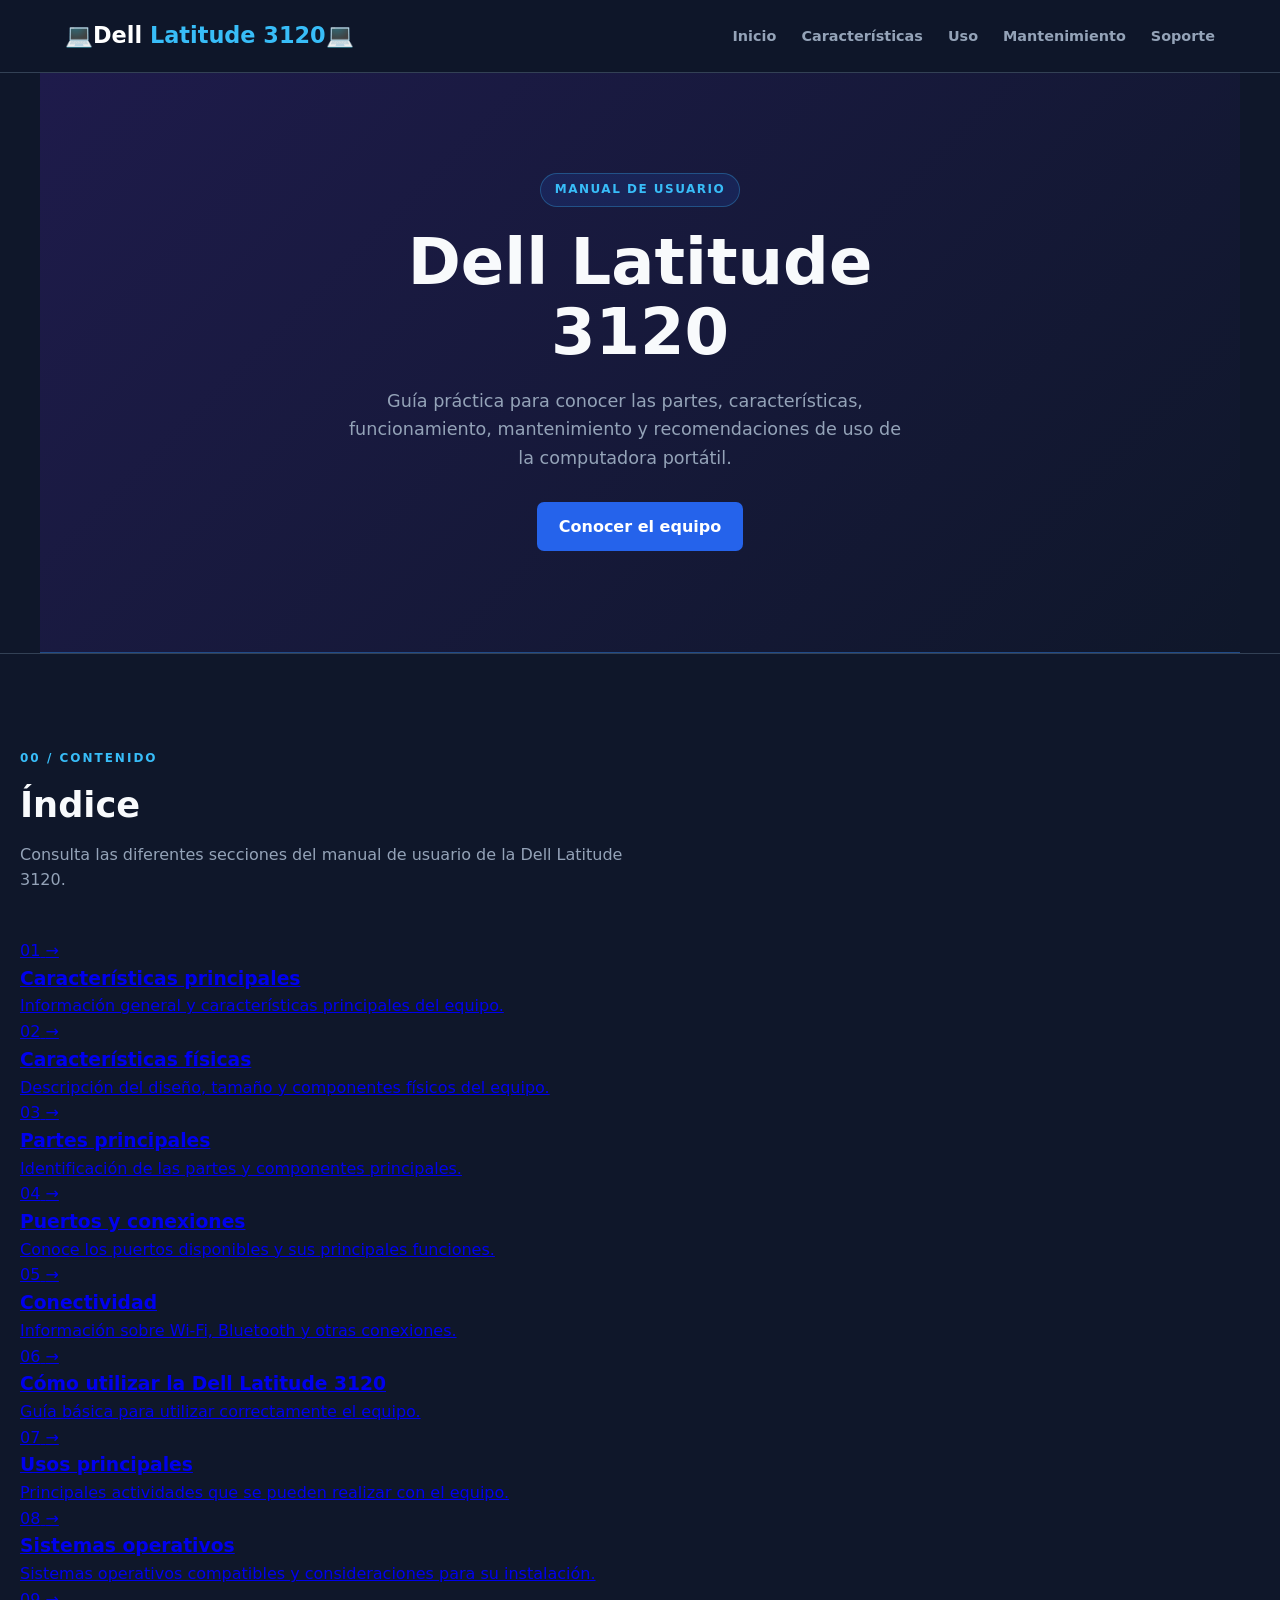
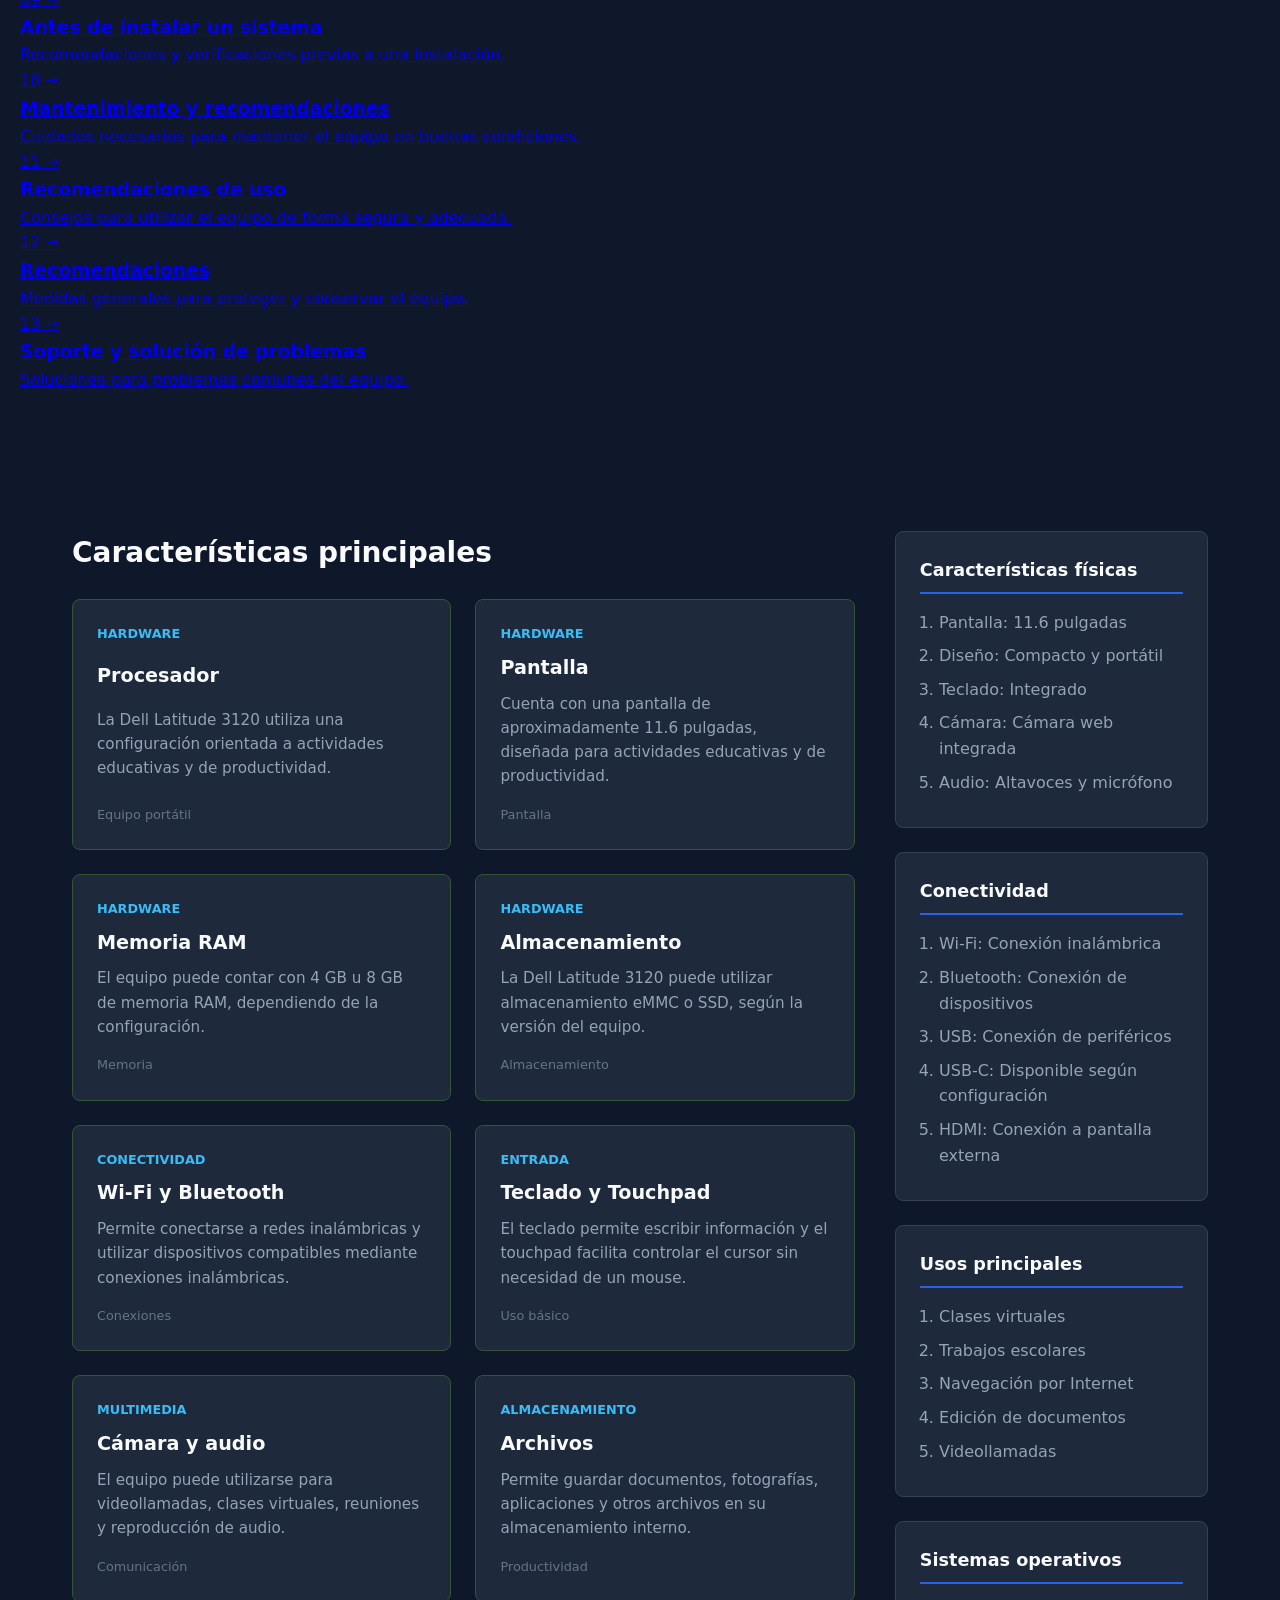
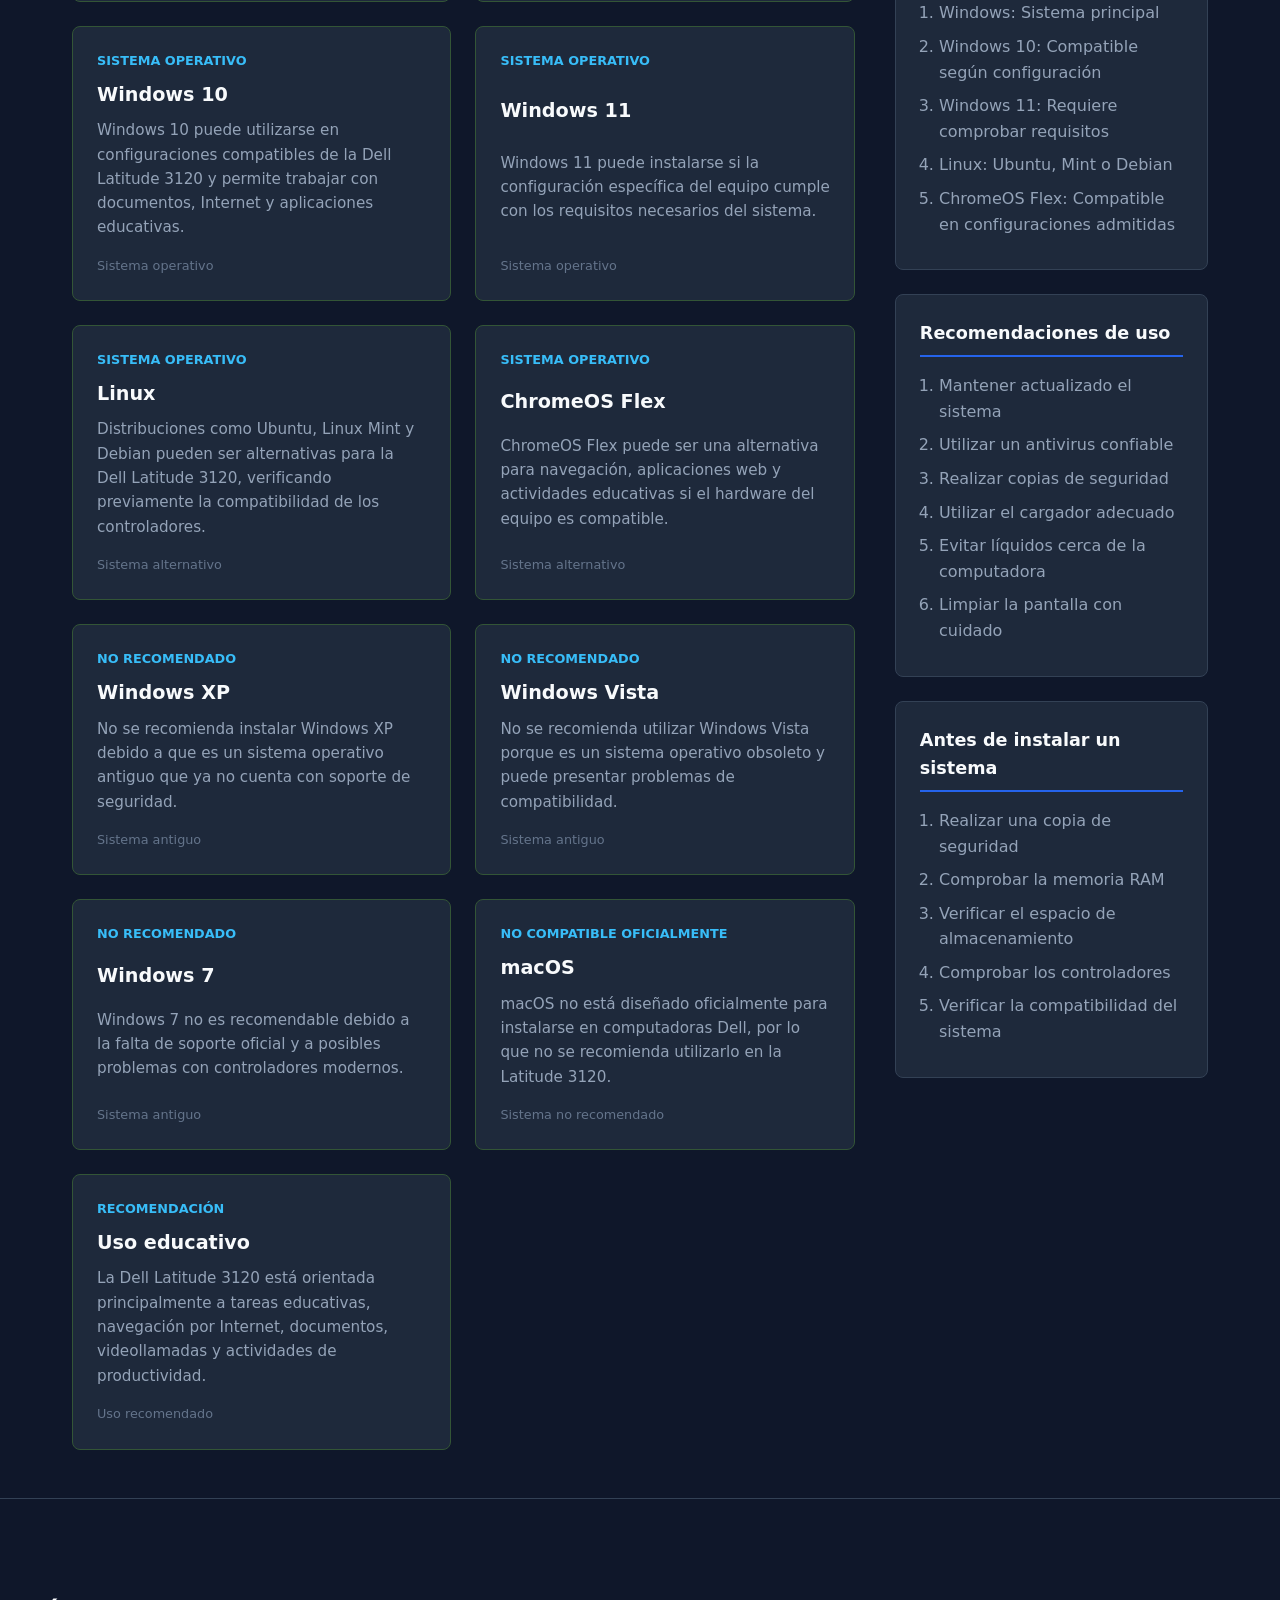
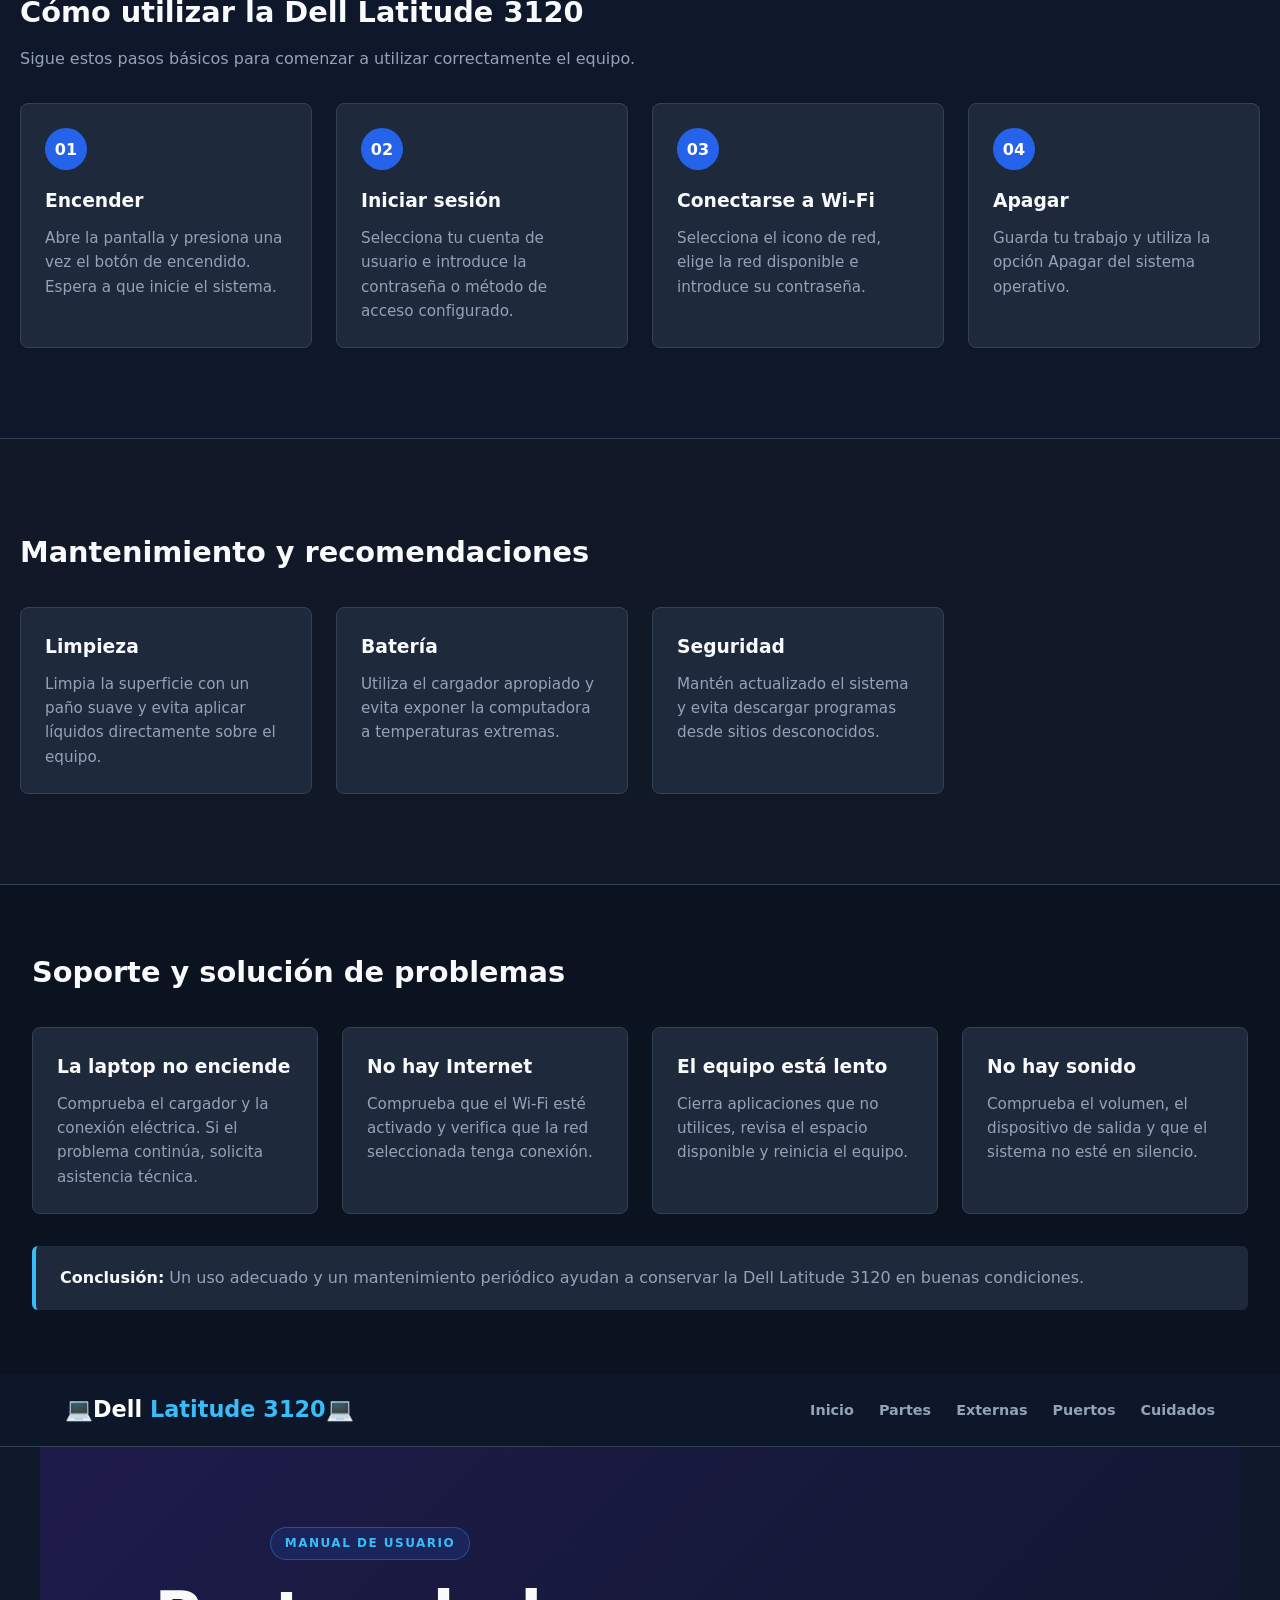
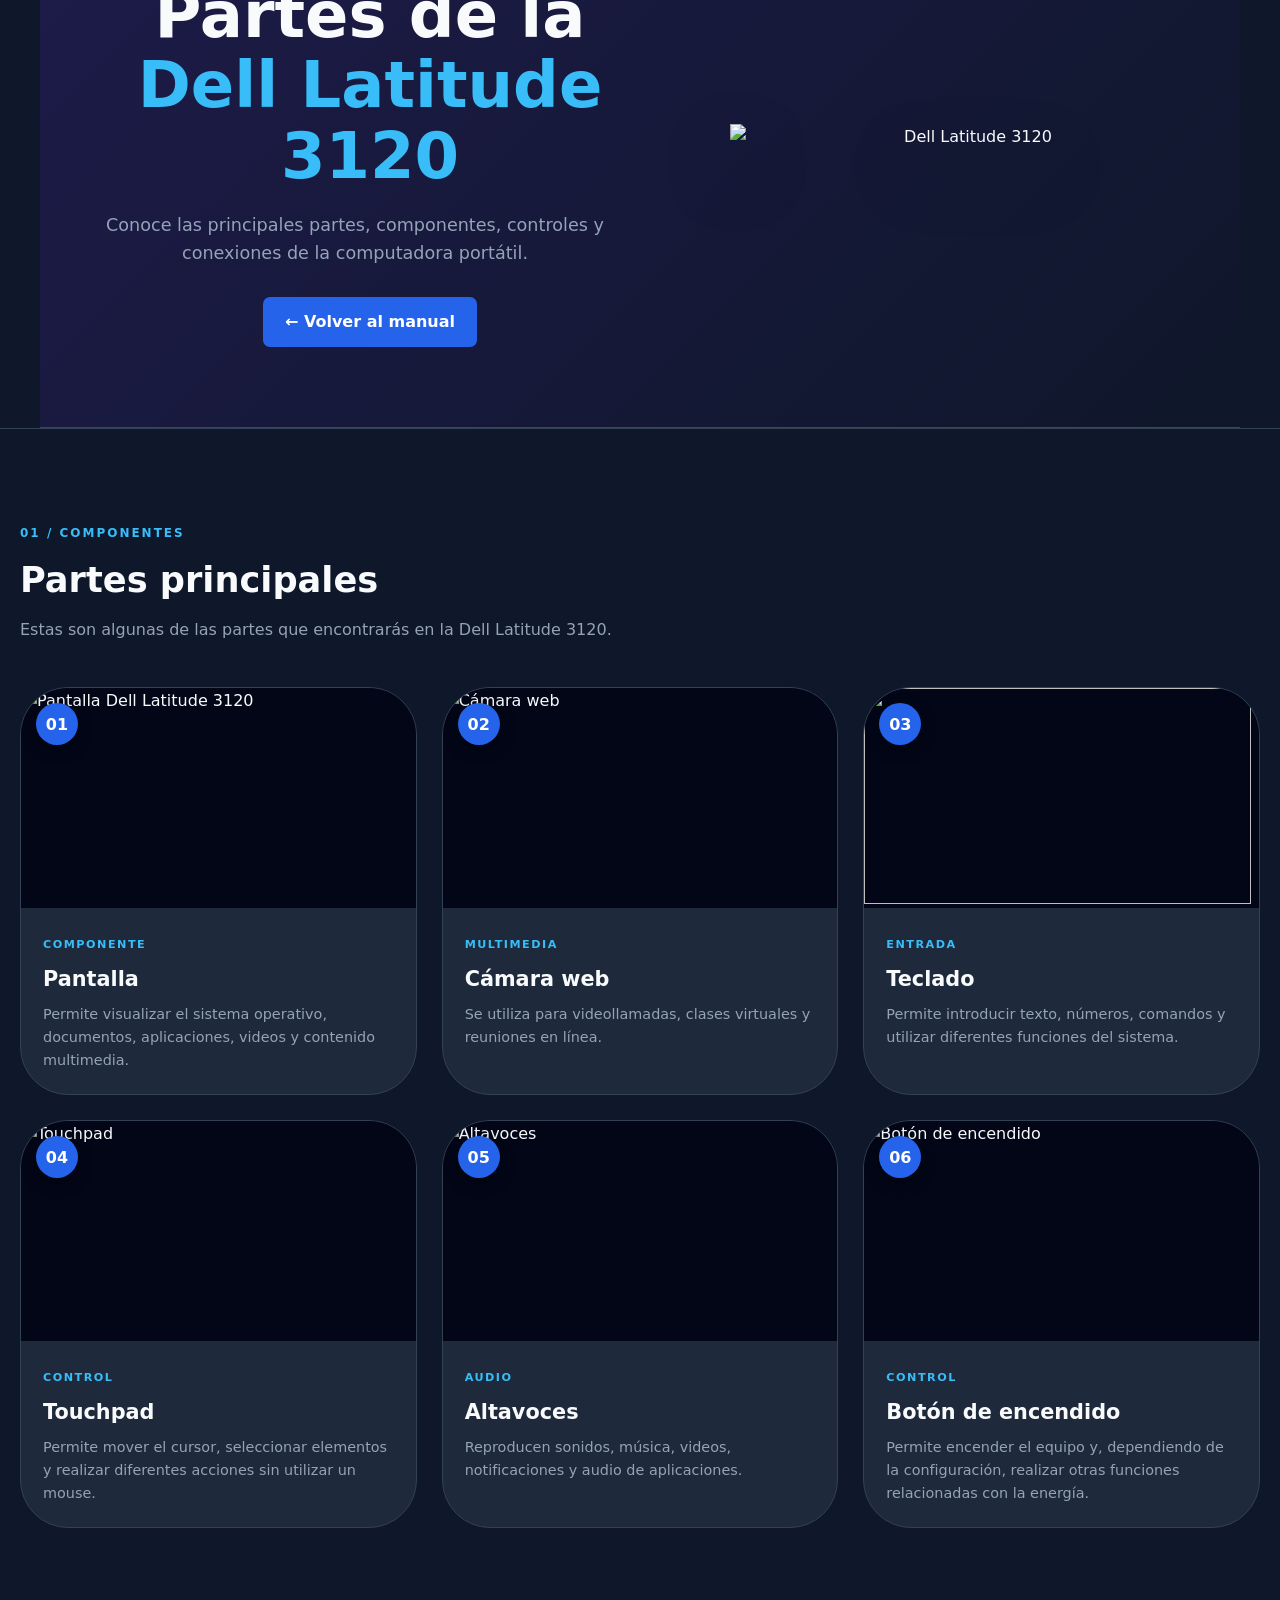
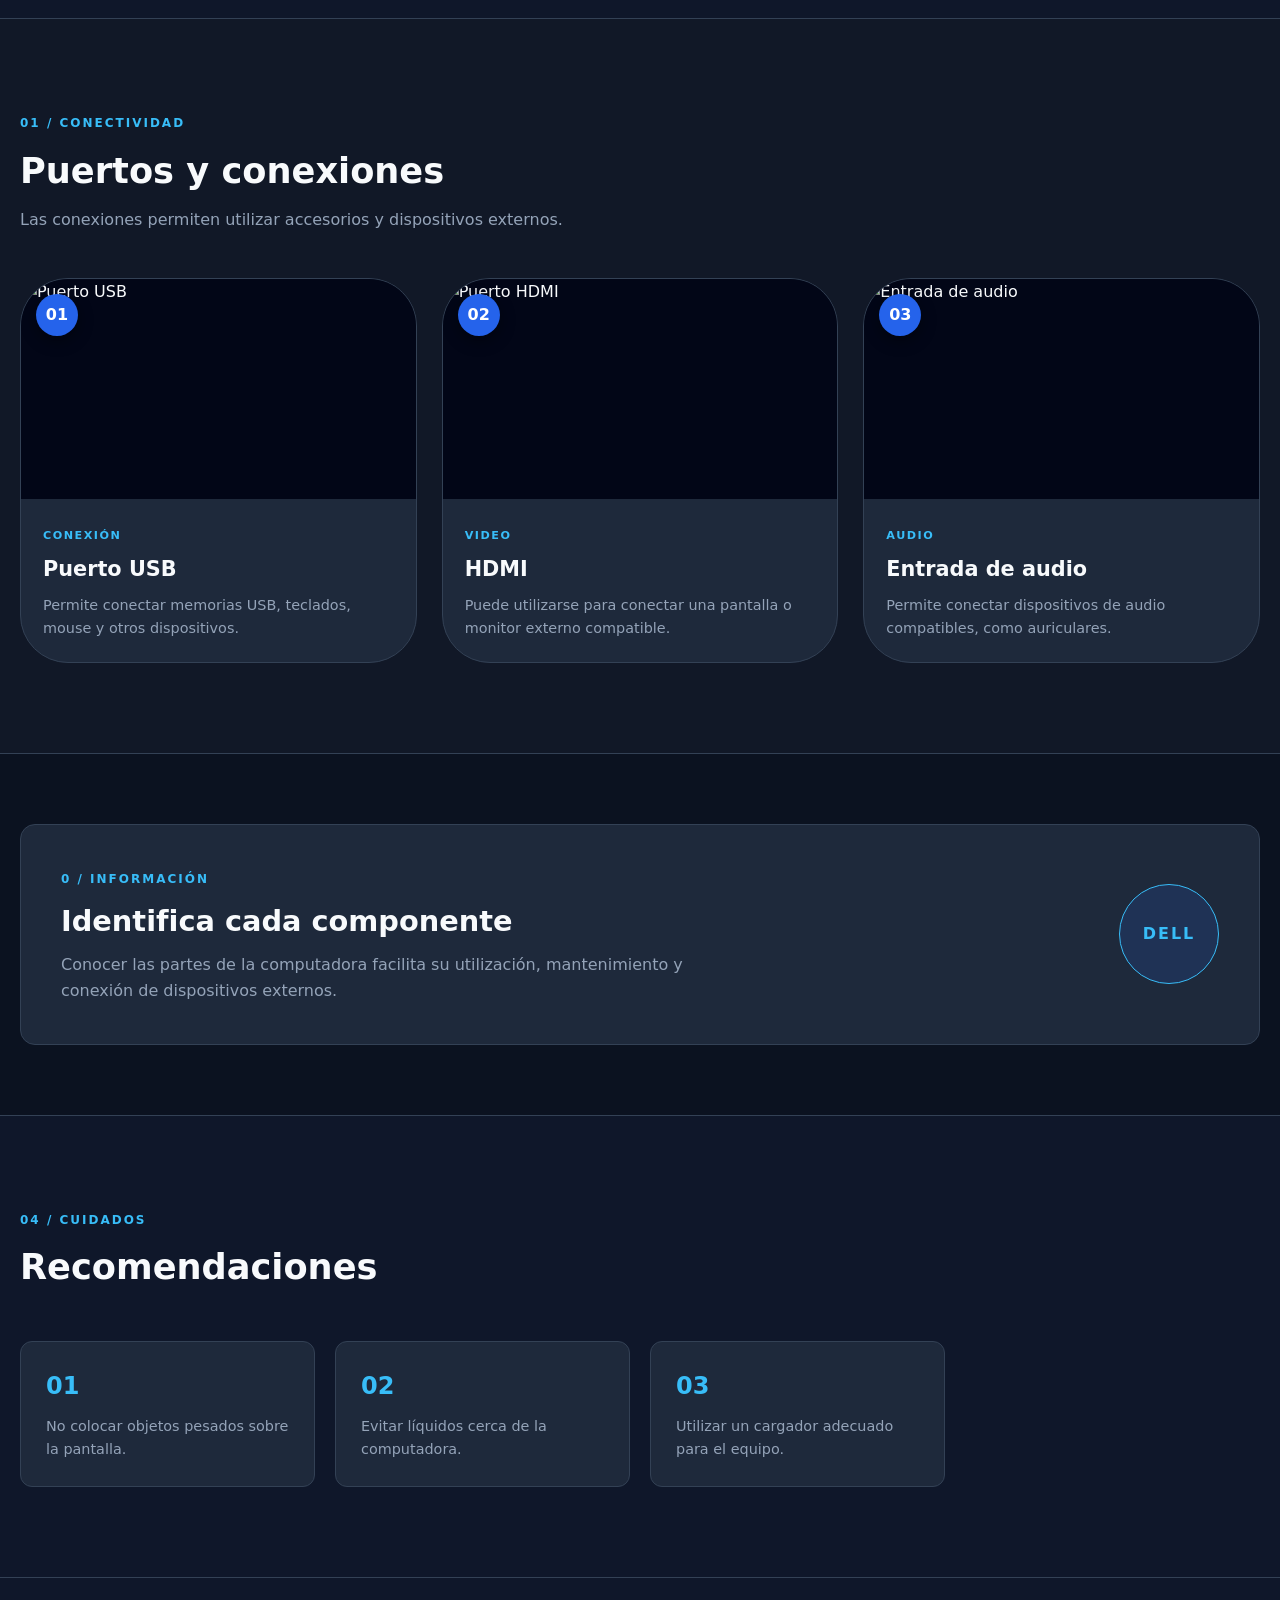
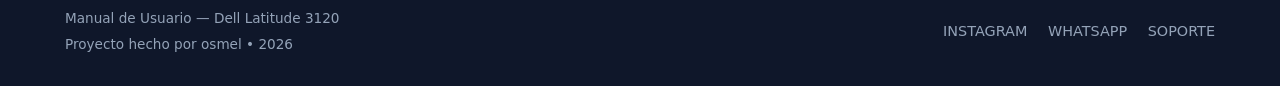
==== commit 0118a462: "Actualización del proyecto2" ====
--- a/index.html
+++ b/index.html
@@ -75,6 +75,8 @@
 
 
 
+
+
 <!-- =====================================================
      ÍNDICE
 ====================================================== -->
@@ -85,93 +87,269 @@
 
         <div class="section-heading">
 
-            <span>
-                00 / CONTENIDO
-            </span>
-
-            <h2>
-                Índice
-            </h2>
+            <span>00 / CONTENIDO</span>
+
+            <h2>Índice</h2>
+
+            <p>
+                Consulta las diferentes secciones del manual
+                de usuario de la Dell Latitude 3120.
+            </p>
 
         </div>
 
 
-        <div class="recommendations">
-
-            <div>
-                <strong>01</strong>
+        <div class="indice-grid">
+
+
+            <!-- 01 -->
+            <a href="#caracteristicas" class="indice-card">
+
+                <div class="indice-top">
+                    <span>01</span>
+                    <span class="indice-icon">→</span>
+                </div>
+
+                <h3>Características principales</h3>
+
                 <p>
-                    <a href="#caracteristicas">
-                        Características principales
-                    </a>
+                    Información general y características
+                    principales del equipo.
                 </p>
-            </div>
-
-
-            <div>
-                <strong>02</strong>
+
+            </a>
+
+
+            <!-- 02 -->
+            <a href="#fisicas" class="indice-card">
+
+                <div class="indice-top">
+                    <span>02</span>
+                    <span class="indice-icon">→</span>
+                </div>
+
+                <h3>Características físicas</h3>
+
                 <p>
-                    <a href="#utilizar">
-                        Cómo utilizar la Dell Latitude 3120
-                    </a>
+                    Descripción del diseño, tamaño y
+                    componentes físicos del equipo.
                 </p>
-            </div>
-
-
-            <div>
-                <strong>03</strong>
+
+            </a>
+
+
+            <!-- 03 -->
+            <a href="#partes" class="indice-card">
+
+                <div class="indice-top">
+                    <span>03</span>
+                    <span class="indice-icon">→</span>
+                </div>
+
+                <h3>Partes principales</h3>
+
                 <p>
-                    <a href="#mantenimiento">
-                        Mantenimiento y recomendaciones
-                    </a>
+                    Identificación de las partes y
+                    componentes principales.
                 </p>
-            </div>
-
-
-            <div>
-                <strong>04</strong>
+
+            </a>
+
+
+            <!-- 04 -->
+            <a href="#puertos" class="indice-card">
+
+                <div class="indice-top">
+                    <span>04</span>
+                    <span class="indice-icon">→</span>
+                </div>
+
+                <h3>Puertos y conexiones</h3>
+
                 <p>
-                    <a href="#soporte">
-                        Soporte y solución de problemas
-                    </a>
+                    Conoce los puertos disponibles y
+                    sus principales funciones.
                 </p>
-            </div>
-
-
-            <div>
-                <strong>05</strong>
+
+            </a>
+
+
+            <!-- 05 -->
+            <a href="#conectividad" class="indice-card">
+
+                <div class="indice-top">
+                    <span>05</span>
+                    <span class="indice-icon">→</span>
+                </div>
+
+                <h3>Conectividad</h3>
+
                 <p>
-                    <a href="#partes">
-                        Partes principales
-                    </a>
+                    Información sobre Wi-Fi, Bluetooth
+                    y otras conexiones.
                 </p>
-            </div>
-
-
-            <div>
-                <strong>06</strong>
+
+            </a>
+
+
+            <!-- 06 -->
+            <a href="#utilizar" class="indice-card">
+
+                <div class="indice-top">
+                    <span>06</span>
+                    <span class="indice-icon">→</span>
+                </div>
+
+                <h3>Cómo utilizar la Dell Latitude 3120</h3>
+
                 <p>
-                    <a href="#puertos">
-                        Puertos y conexiones
-                    </a>
+                    Guía básica para utilizar correctamente
+                    el equipo.
                 </p>
-            </div>
-
-
-            <div>
-                <strong>07</strong>
+
+            </a>
+
+
+            <!-- 07 -->
+            <a href="#usos" class="indice-card">
+
+                <div class="indice-top">
+                    <span>07</span>
+                    <span class="indice-icon">→</span>
+                </div>
+
+                <h3>Usos principales</h3>
+
                 <p>
-                    <a href="#recomendaciones">
-                        Recomendaciones
-                    </a>
+                    Principales actividades que se pueden
+                    realizar con el equipo.
                 </p>
-            </div>
+
+            </a>
+
+
+            <!-- 08 -->
+            <a href="#sistemas" class="indice-card">
+
+                <div class="indice-top">
+                    <span>08</span>
+                    <span class="indice-icon">→</span>
+                </div>
+
+                <h3>Sistemas operativos</h3>
+
+                <p>
+                    Sistemas operativos compatibles y
+                    consideraciones para su instalación.
+                </p>
+
+            </a>
+
+
+            <!-- 09 -->
+            <a href="#antes-instalar" class="indice-card">
+
+                <div class="indice-top">
+                    <span>09</span>
+                    <span class="indice-icon">→</span>
+                </div>
+
+                <h3>Antes de instalar un sistema</h3>
+
+                <p>
+                    Recomendaciones y verificaciones
+                    previas a una instalación.
+                </p>
+
+            </a>
+
+
+            <!-- 10 -->
+            <a href="#mantenimiento" class="indice-card">
+
+                <div class="indice-top">
+                    <span>10</span>
+                    <span class="indice-icon">→</span>
+                </div>
+
+                <h3>Mantenimiento y recomendaciones</h3>
+
+                <p>
+                    Cuidados necesarios para mantener
+                    el equipo en buenas condiciones.
+                </p>
+
+            </a>
+
+
+            <!-- 11 -->
+            <a href="#recomendaciones-uso" class="indice-card">
+
+                <div class="indice-top">
+                    <span>11</span>
+                    <span class="indice-icon">→</span>
+                </div>
+
+                <h3>Recomendaciones de uso</h3>
+
+                <p>
+                    Consejos para utilizar el equipo
+                    de forma segura y adecuada.
+                </p>
+
+            </a>
+
+
+            <!-- 12 -->
+            <a href="#recomendaciones" class="indice-card">
+
+                <div class="indice-top">
+                    <span>12</span>
+                    <span class="indice-icon">→</span>
+                </div>
+
+                <h3>Recomendaciones</h3>
+
+                <p>
+                    Medidas generales para proteger
+                    y conservar el equipo.
+                </p>
+
+            </a>
+
+
+            <!-- 13 -->
+            <a href="#soporte" class="indice-card">
+
+                <div class="indice-top">
+                    <span>13</span>
+                    <span class="indice-icon">→</span>
+                </div>
+
+                <h3>Soporte y solución de problemas</h3>
+
+                <p>
+                    Soluciones para problemas comunes
+                    del equipo.
+                </p>
+
+            </a>
+
 
         </div>
 
     </div>
 
 </section>
+
+
+
+
+
+    
+
+
+
 
 
 
--- a/index.css
+++ b/index.css
@@ -1616,47 +1616,162 @@
 
 
 
-/* =====================================================
-   ÍNDICE
-====================================================== */
+
+
+
+
+
+
+
+
+
+
+
+
+
+
+
+
+
+
+
+
+
+
+
+
+
+
+
+
+
+
+
+
+
+/* =====================================================
+   ÍNDICE — DISEÑO EN CUADROS PROFESIONAL
+===================================================== */
 
 #indice {
-    padding: 80px 0;
-}
-
-#indice .recommendations {
+    padding: 100px 0;
+}
+
+
+/* =====================================================
+   ENCABEZADO
+===================================================== */
+
+#indice .section-heading {
+    margin-bottom: 55px;
+}
+
+#indice .section-heading span {
+    color: var(--accent);
+    font-size: 13px;
+    font-weight: 700;
+    letter-spacing: 3px;
+}
+
+#indice .section-heading h2 {
+    margin-top: 12px;
+}
+
+#indice .section-heading p {
+    max-width: 650px;
+    margin-top: 15px;
+
+    color: var(--text-muted);
+
+    font-size: 15px;
+    line-height: 1.7;
+}
+
+
+/* =====================================================
+   CUADRÍCULA
+===================================================== */
+
+.indice-grid {
+
     display: grid;
+
     grid-template-columns: repeat(2, 1fr);
-    gap: 20px;
-    margin-top: 40px;
-}
-
-/* TARJETAS DEL ÍNDICE */
-
-#indice .recommendations > div {
+
+    gap: 25px;
+
+    max-width: 1100px;
+
+    margin: 0 auto;
+}
+
+
+/* =====================================================
+   CUADRO PRINCIPAL
+===================================================== */
+
+.indice-card {
+
+    position: relative;
+
     display: flex;
-    align-items: center;
-    gap: 20px;
-
-    padding: 22px 25px;
+
+    flex-direction: column;
+
+    min-height: 220px;
+
+    padding: 30px;
 
     background: var(--card-bg);
 
     border: 1px solid rgba(255, 255, 255, 0.08);
 
-    border-radius: 14px;
-
-    transition: all 0.3s ease;
-
-    position: relative;
+    border-radius: 20px;
+
+    text-decoration: none;
 
     overflow: hidden;
-}
-
-
-/* Línea decorativa */
-
-#indice .recommendations > div::before {
+
+    box-sizing: border-box;
+
+    transition:
+        transform 0.35s ease,
+        border-color 0.35s ease,
+        box-shadow 0.35s ease,
+        background 0.35s ease;
+}
+
+
+/* =====================================================
+   BRILLO DECORATIVO
+===================================================== */
+
+.indice-card::before {
+
+    content: "";
+
+    position: absolute;
+
+    top: -100px;
+    right: -100px;
+
+    width: 220px;
+    height: 220px;
+
+    border-radius: 50%;
+
+    background: rgba(56, 189, 248, 0.07);
+
+    transition: all 0.45s ease;
+}
+
+
+/* =====================================================
+   LÍNEA LATERAL
+===================================================== */
+
+.indice-card::after {
+
     content: "";
 
     position: absolute;
@@ -1667,139 +1782,355 @@
     width: 4px;
     height: 100%;
 
+    background: var(--accent);
+
+    transform: scaleY(0);
+
+    transform-origin: center;
+
+    transition: transform 0.35s ease;
+}
+
+
+/* =====================================================
+   PARTE SUPERIOR
+===================================================== */
+
+.indice-top {
+
+    position: relative;
+
+    z-index: 2;
+
+    display: flex;
+
+    align-items: center;
+
+    justify-content: space-between;
+
+    margin-bottom: 30px;
+}
+
+
+/* =====================================================
+   NÚMERO
+===================================================== */
+
+.indice-top > span:first-child {
+
+    display: flex;
+
+    align-items: center;
+
+    justify-content: center;
+
+    width: 48px;
+    height: 48px;
+
+    border-radius: 12px;
+
+    background: rgba(37, 99, 235, 0.12);
+
+    border: 1px solid rgba(56, 189, 248, 0.18);
+
+    color: var(--accent);
+
+    font-size: 14px;
+
+    font-weight: 800;
+
+    letter-spacing: 2px;
+
+    transition: all 0.35s ease;
+}
+
+
+/* =====================================================
+   FLECHA
+===================================================== */
+
+.indice-icon {
+
+    display: flex;
+
+    align-items: center;
+
+    justify-content: center;
+
+    width: 44px;
+    height: 44px;
+
+    border-radius: 50%;
+
+    border: 1px solid rgba(255, 255, 255, 0.12);
+
+    color: var(--text-muted);
+
+    font-size: 22px;
+
+    transition: all 0.35s ease;
+}
+
+
+/* =====================================================
+   TÍTULO
+===================================================== */
+
+.indice-card h3 {
+
+    position: relative;
+
+    z-index: 2;
+
+    margin: 0 0 12px;
+
+    color: var(--text-main);
+
+    font-size: 20px;
+
+    font-weight: 650;
+
+    line-height: 1.35;
+
+    transition: color 0.3s ease;
+}
+
+
+/* =====================================================
+   DESCRIPCIÓN
+===================================================== */
+
+.indice-card p {
+
+    position: relative;
+
+    z-index: 2;
+
+    margin: 0;
+
+    max-width: 500px;
+
+    color: var(--text-muted);
+
+    font-size: 14px;
+
+    line-height: 1.7;
+}
+
+
+/* =====================================================
+   HOVER DEL CUADRO
+===================================================== */
+
+.indice-card:hover {
+
+    transform: translateY(-8px);
+
+    background: #243247;
+
+    border-color: rgba(56, 189, 248, 0.45);
+
+    box-shadow:
+        0 20px 45px rgba(0, 0, 0, 0.30),
+        0 0 25px rgba(56, 189, 248, 0.06);
+}
+
+
+/* LÍNEA */
+
+.indice-card:hover::after {
+
+    transform: scaleY(1);
+}
+
+
+/* CÍRCULO */
+
+.indice-card:hover::before {
+
+    width: 320px;
+    height: 320px;
+
+    top: -160px;
+    right: -160px;
+}
+
+
+/* NÚMERO */
+
+.indice-card:hover .indice-top > span:first-child {
+
     background: var(--primary);
 
-    transform: scaleY(0);
-
-    transform-origin: bottom;
-
-    transition: transform 0.3s ease;
-}
-
-
-/* EFECTO HOVER */
-
-#indice .recommendations > div:hover {
-    transform: translateY(-5px);
-
-    border-color: var(--accent);
-
-    box-shadow: 0 10px 30px rgba(0, 0, 0, 0.25);
-}
-
-#indice .recommendations > div:hover::before {
-    transform: scaleY(1);
-}
-
-
-/* NÚMERO */
-
-#indice .recommendations strong {
-    display: flex;
-
-    align-items: center;
-    justify-content: center;
-
-    min-width: 45px;
-    height: 45px;
-
-    border-radius: 50%;
-
-    background: rgba(37, 99, 235, 0.15);
+    border-color: var(--primary);
+
+    color: white;
+
+    transform: scale(1.05);
+}
+
+
+/* TÍTULO */
+
+.indice-card:hover h3 {
 
     color: var(--accent);
-
-    font-size: 15px;
-
-    font-weight: 700;
-
-    letter-spacing: 1px;
-}
-
-
-/* TEXTO */
-
-#indice .recommendations p {
-    margin: 0;
-
-    line-height: 1.5;
-}
-
-
-/* ENLACES */
-
-#indice .recommendations a {
-    color: var(--text-main);
-
-    text-decoration: none;
-
-    font-size: 16px;
-
-    font-weight: 500;
-
-    transition: color 0.3s ease;
-}
-
-
-/* HOVER DEL ENLACE */
-
-#indice .recommendations a:hover {
-    color: var(--accent);
-}
-
-
-/* =====================================================
-   DISEÑO RESPONSIVO
-====================================================== */
-
-@media (max-width: 768px) {
+}
+
+
+/* FLECHA */
+
+.indice-card:hover .indice-icon {
+
+    background: var(--primary);
+
+    border-color: var(--primary);
+
+    color: white;
+
+    transform: translateX(5px);
+}
+
+
+/* =====================================================
+   CUADRO DESTACADO
+   Cada 4.º elemento puede verse diferente
+===================================================== */
+
+.indice-card:nth-child(4n) {
+
+    border-color: rgba(56, 189, 248, 0.15);
+}
+
+
+/* =====================================================
+   ÚLTIMO CUADRO
+===================================================== */
+
+.indice-card:last-child {
+
+    grid-column: 1 / -1;
+
+    max-width: 535px;
+
+    width: 100%;
+
+    justify-self: center;
+}
+
+
+/* =====================================================
+   RESPONSIVE — TABLETS
+===================================================== */
+
+@media (max-width: 850px) {
+
+    .indice-grid {
+
+        grid-template-columns: 1fr;
+
+        max-width: 650px;
+    }
+
+
+    .indice-card:last-child {
+
+        grid-column: auto;
+
+        max-width: none;
+    }
+
+}
+
+
+/* =====================================================
+   RESPONSIVE — MÓVILES
+===================================================== */
+
+@media (max-width: 600px) {
 
     #indice {
-        padding: 60px 20px;
-    }
-
-    #indice .recommendations {
-        grid-template-columns: 1fr;
-
-        gap: 15px;
-    }
-
-    #indice .recommendations > div {
-        padding: 18px 20px;
-    }
-
-}
-
-
-/* CELULARES PEQUEÑOS */
-
-@media (max-width: 480px) {
-
-    #indice .recommendations {
-        grid-template-columns: 1fr;
-    }
-
-    #indice .recommendations > div {
-        gap: 15px;
-    }
-
-    #indice .recommendations strong {
-        min-width: 40px;
+
+        padding: 70px 20px;
+    }
+
+
+    #indice .section-heading {
+
+        margin-bottom: 35px;
+    }
+
+
+    .indice-grid {
+
+        gap: 18px;
+    }
+
+
+    .indice-card {
+
+        min-height: 200px;
+
+        padding: 24px;
+
+        border-radius: 16px;
+    }
+
+
+    .indice-top {
+
+        margin-bottom: 25px;
+    }
+
+
+    .indice-top > span:first-child {
+
+        width: 43px;
+        height: 43px;
+
+        font-size: 12px;
+    }
+
+
+    .indice-icon {
+
+        width: 40px;
         height: 40px;
 
+        font-size: 19px;
+    }
+
+
+    .indice-card h3 {
+
+        font-size: 17px;
+    }
+
+
+    .indice-card p {
+
         font-size: 13px;
-    }
-
-    #indice .recommendations a {
-        font-size: 14px;
-    }
-
-}
-
-
-
-
-
-
-
-}
+
+        line-height: 1.6;
+    }
+
+}
+
+
+
+
+
+
+
+
+
+
+
+
+
+
+
+
+
+
+}
--- a/index.css
+++ b/index.css
@@ -1616,47 +1616,162 @@
 
 
 
-/* =====================================================
-   ÍNDICE
-====================================================== */
+
+
+
+
+
+
+
+
+
+
+
+
+
+
+
+
+
+
+
+
+
+
+
+
+
+
+
+
+
+
+
+
+
+/* =====================================================
+   ÍNDICE — DISEÑO EN CUADROS PROFESIONAL
+===================================================== */
 
 #indice {
-    padding: 80px 0;
-}
-
-#indice .recommendations {
+    padding: 100px 0;
+}
+
+
+/* =====================================================
+   ENCABEZADO
+===================================================== */
+
+#indice .section-heading {
+    margin-bottom: 55px;
+}
+
+#indice .section-heading span {
+    color: var(--accent);
+    font-size: 13px;
+    font-weight: 700;
+    letter-spacing: 3px;
+}
+
+#indice .section-heading h2 {
+    margin-top: 12px;
+}
+
+#indice .section-heading p {
+    max-width: 650px;
+    margin-top: 15px;
+
+    color: var(--text-muted);
+
+    font-size: 15px;
+    line-height: 1.7;
+}
+
+
+/* =====================================================
+   CUADRÍCULA
+===================================================== */
+
+.indice-grid {
+
     display: grid;
+
     grid-template-columns: repeat(2, 1fr);
-    gap: 20px;
-    margin-top: 40px;
-}
-
-/* TARJETAS DEL ÍNDICE */
-
-#indice .recommendations > div {
+
+    gap: 25px;
+
+    max-width: 1100px;
+
+    margin: 0 auto;
+}
+
+
+/* =====================================================
+   CUADRO PRINCIPAL
+===================================================== */
+
+.indice-card {
+
+    position: relative;
+
     display: flex;
-    align-items: center;
-    gap: 20px;
-
-    padding: 22px 25px;
+
+    flex-direction: column;
+
+    min-height: 220px;
+
+    padding: 30px;
 
     background: var(--card-bg);
 
     border: 1px solid rgba(255, 255, 255, 0.08);
 
-    border-radius: 14px;
-
-    transition: all 0.3s ease;
-
-    position: relative;
+    border-radius: 20px;
+
+    text-decoration: none;
 
     overflow: hidden;
-}
-
-
-/* Línea decorativa */
-
-#indice .recommendations > div::before {
+
+    box-sizing: border-box;
+
+    transition:
+        transform 0.35s ease,
+        border-color 0.35s ease,
+        box-shadow 0.35s ease,
+        background 0.35s ease;
+}
+
+
+/* =====================================================
+   BRILLO DECORATIVO
+===================================================== */
+
+.indice-card::before {
+
+    content: "";
+
+    position: absolute;
+
+    top: -100px;
+    right: -100px;
+
+    width: 220px;
+    height: 220px;
+
+    border-radius: 50%;
+
+    background: rgba(56, 189, 248, 0.07);
+
+    transition: all 0.45s ease;
+}
+
+
+/* =====================================================
+   LÍNEA LATERAL
+===================================================== */
+
+.indice-card::after {
+
     content: "";
 
     position: absolute;
@@ -1667,139 +1782,355 @@
     width: 4px;
     height: 100%;
 
+    background: var(--accent);
+
+    transform: scaleY(0);
+
+    transform-origin: center;
+
+    transition: transform 0.35s ease;
+}
+
+
+/* =====================================================
+   PARTE SUPERIOR
+===================================================== */
+
+.indice-top {
+
+    position: relative;
+
+    z-index: 2;
+
+    display: flex;
+
+    align-items: center;
+
+    justify-content: space-between;
+
+    margin-bottom: 30px;
+}
+
+
+/* =====================================================
+   NÚMERO
+===================================================== */
+
+.indice-top > span:first-child {
+
+    display: flex;
+
+    align-items: center;
+
+    justify-content: center;
+
+    width: 48px;
+    height: 48px;
+
+    border-radius: 12px;
+
+    background: rgba(37, 99, 235, 0.12);
+
+    border: 1px solid rgba(56, 189, 248, 0.18);
+
+    color: var(--accent);
+
+    font-size: 14px;
+
+    font-weight: 800;
+
+    letter-spacing: 2px;
+
+    transition: all 0.35s ease;
+}
+
+
+/* =====================================================
+   FLECHA
+===================================================== */
+
+.indice-icon {
+
+    display: flex;
+
+    align-items: center;
+
+    justify-content: center;
+
+    width: 44px;
+    height: 44px;
+
+    border-radius: 50%;
+
+    border: 1px solid rgba(255, 255, 255, 0.12);
+
+    color: var(--text-muted);
+
+    font-size: 22px;
+
+    transition: all 0.35s ease;
+}
+
+
+/* =====================================================
+   TÍTULO
+===================================================== */
+
+.indice-card h3 {
+
+    position: relative;
+
+    z-index: 2;
+
+    margin: 0 0 12px;
+
+    color: var(--text-main);
+
+    font-size: 20px;
+
+    font-weight: 650;
+
+    line-height: 1.35;
+
+    transition: color 0.3s ease;
+}
+
+
+/* =====================================================
+   DESCRIPCIÓN
+===================================================== */
+
+.indice-card p {
+
+    position: relative;
+
+    z-index: 2;
+
+    margin: 0;
+
+    max-width: 500px;
+
+    color: var(--text-muted);
+
+    font-size: 14px;
+
+    line-height: 1.7;
+}
+
+
+/* =====================================================
+   HOVER DEL CUADRO
+===================================================== */
+
+.indice-card:hover {
+
+    transform: translateY(-8px);
+
+    background: #243247;
+
+    border-color: rgba(56, 189, 248, 0.45);
+
+    box-shadow:
+        0 20px 45px rgba(0, 0, 0, 0.30),
+        0 0 25px rgba(56, 189, 248, 0.06);
+}
+
+
+/* LÍNEA */
+
+.indice-card:hover::after {
+
+    transform: scaleY(1);
+}
+
+
+/* CÍRCULO */
+
+.indice-card:hover::before {
+
+    width: 320px;
+    height: 320px;
+
+    top: -160px;
+    right: -160px;
+}
+
+
+/* NÚMERO */
+
+.indice-card:hover .indice-top > span:first-child {
+
     background: var(--primary);
 
-    transform: scaleY(0);
-
-    transform-origin: bottom;
-
-    transition: transform 0.3s ease;
-}
-
-
-/* EFECTO HOVER */
-
-#indice .recommendations > div:hover {
-    transform: translateY(-5px);
-
-    border-color: var(--accent);
-
-    box-shadow: 0 10px 30px rgba(0, 0, 0, 0.25);
-}
-
-#indice .recommendations > div:hover::before {
-    transform: scaleY(1);
-}
-
-
-/* NÚMERO */
-
-#indice .recommendations strong {
-    display: flex;
-
-    align-items: center;
-    justify-content: center;
-
-    min-width: 45px;
-    height: 45px;
-
-    border-radius: 50%;
-
-    background: rgba(37, 99, 235, 0.15);
+    border-color: var(--primary);
+
+    color: white;
+
+    transform: scale(1.05);
+}
+
+
+/* TÍTULO */
+
+.indice-card:hover h3 {
 
     color: var(--accent);
-
-    font-size: 15px;
-
-    font-weight: 700;
-
-    letter-spacing: 1px;
-}
-
-
-/* TEXTO */
-
-#indice .recommendations p {
-    margin: 0;
-
-    line-height: 1.5;
-}
-
-
-/* ENLACES */
-
-#indice .recommendations a {
-    color: var(--text-main);
-
-    text-decoration: none;
-
-    font-size: 16px;
-
-    font-weight: 500;
-
-    transition: color 0.3s ease;
-}
-
-
-/* HOVER DEL ENLACE */
-
-#indice .recommendations a:hover {
-    color: var(--accent);
-}
-
-
-/* =====================================================
-   DISEÑO RESPONSIVO
-====================================================== */
-
-@media (max-width: 768px) {
+}
+
+
+/* FLECHA */
+
+.indice-card:hover .indice-icon {
+
+    background: var(--primary);
+
+    border-color: var(--primary);
+
+    color: white;
+
+    transform: translateX(5px);
+}
+
+
+/* =====================================================
+   CUADRO DESTACADO
+   Cada 4.º elemento puede verse diferente
+===================================================== */
+
+.indice-card:nth-child(4n) {
+
+    border-color: rgba(56, 189, 248, 0.15);
+}
+
+
+/* =====================================================
+   ÚLTIMO CUADRO
+===================================================== */
+
+.indice-card:last-child {
+
+    grid-column: 1 / -1;
+
+    max-width: 535px;
+
+    width: 100%;
+
+    justify-self: center;
+}
+
+
+/* =====================================================
+   RESPONSIVE — TABLETS
+===================================================== */
+
+@media (max-width: 850px) {
+
+    .indice-grid {
+
+        grid-template-columns: 1fr;
+
+        max-width: 650px;
+    }
+
+
+    .indice-card:last-child {
+
+        grid-column: auto;
+
+        max-width: none;
+    }
+
+}
+
+
+/* =====================================================
+   RESPONSIVE — MÓVILES
+===================================================== */
+
+@media (max-width: 600px) {
 
     #indice {
-        padding: 60px 20px;
-    }
-
-    #indice .recommendations {
-        grid-template-columns: 1fr;
-
-        gap: 15px;
-    }
-
-    #indice .recommendations > div {
-        padding: 18px 20px;
-    }
-
-}
-
-
-/* CELULARES PEQUEÑOS */
-
-@media (max-width: 480px) {
-
-    #indice .recommendations {
-        grid-template-columns: 1fr;
-    }
-
-    #indice .recommendations > div {
-        gap: 15px;
-    }
-
-    #indice .recommendations strong {
-        min-width: 40px;
+
+        padding: 70px 20px;
+    }
+
+
+    #indice .section-heading {
+
+        margin-bottom: 35px;
+    }
+
+
+    .indice-grid {
+
+        gap: 18px;
+    }
+
+
+    .indice-card {
+
+        min-height: 200px;
+
+        padding: 24px;
+
+        border-radius: 16px;
+    }
+
+
+    .indice-top {
+
+        margin-bottom: 25px;
+    }
+
+
+    .indice-top > span:first-child {
+
+        width: 43px;
+        height: 43px;
+
+        font-size: 12px;
+    }
+
+
+    .indice-icon {
+
+        width: 40px;
         height: 40px;
 
+        font-size: 19px;
+    }
+
+
+    .indice-card h3 {
+
+        font-size: 17px;
+    }
+
+
+    .indice-card p {
+
         font-size: 13px;
-    }
-
-    #indice .recommendations a {
-        font-size: 14px;
-    }
-
-}
-
-
-
-
-
-
-
-}
+
+        line-height: 1.6;
+    }
+
+}
+
+
+
+
+
+
+
+
+
+
+
+
+
+
+
+
+
+
+}
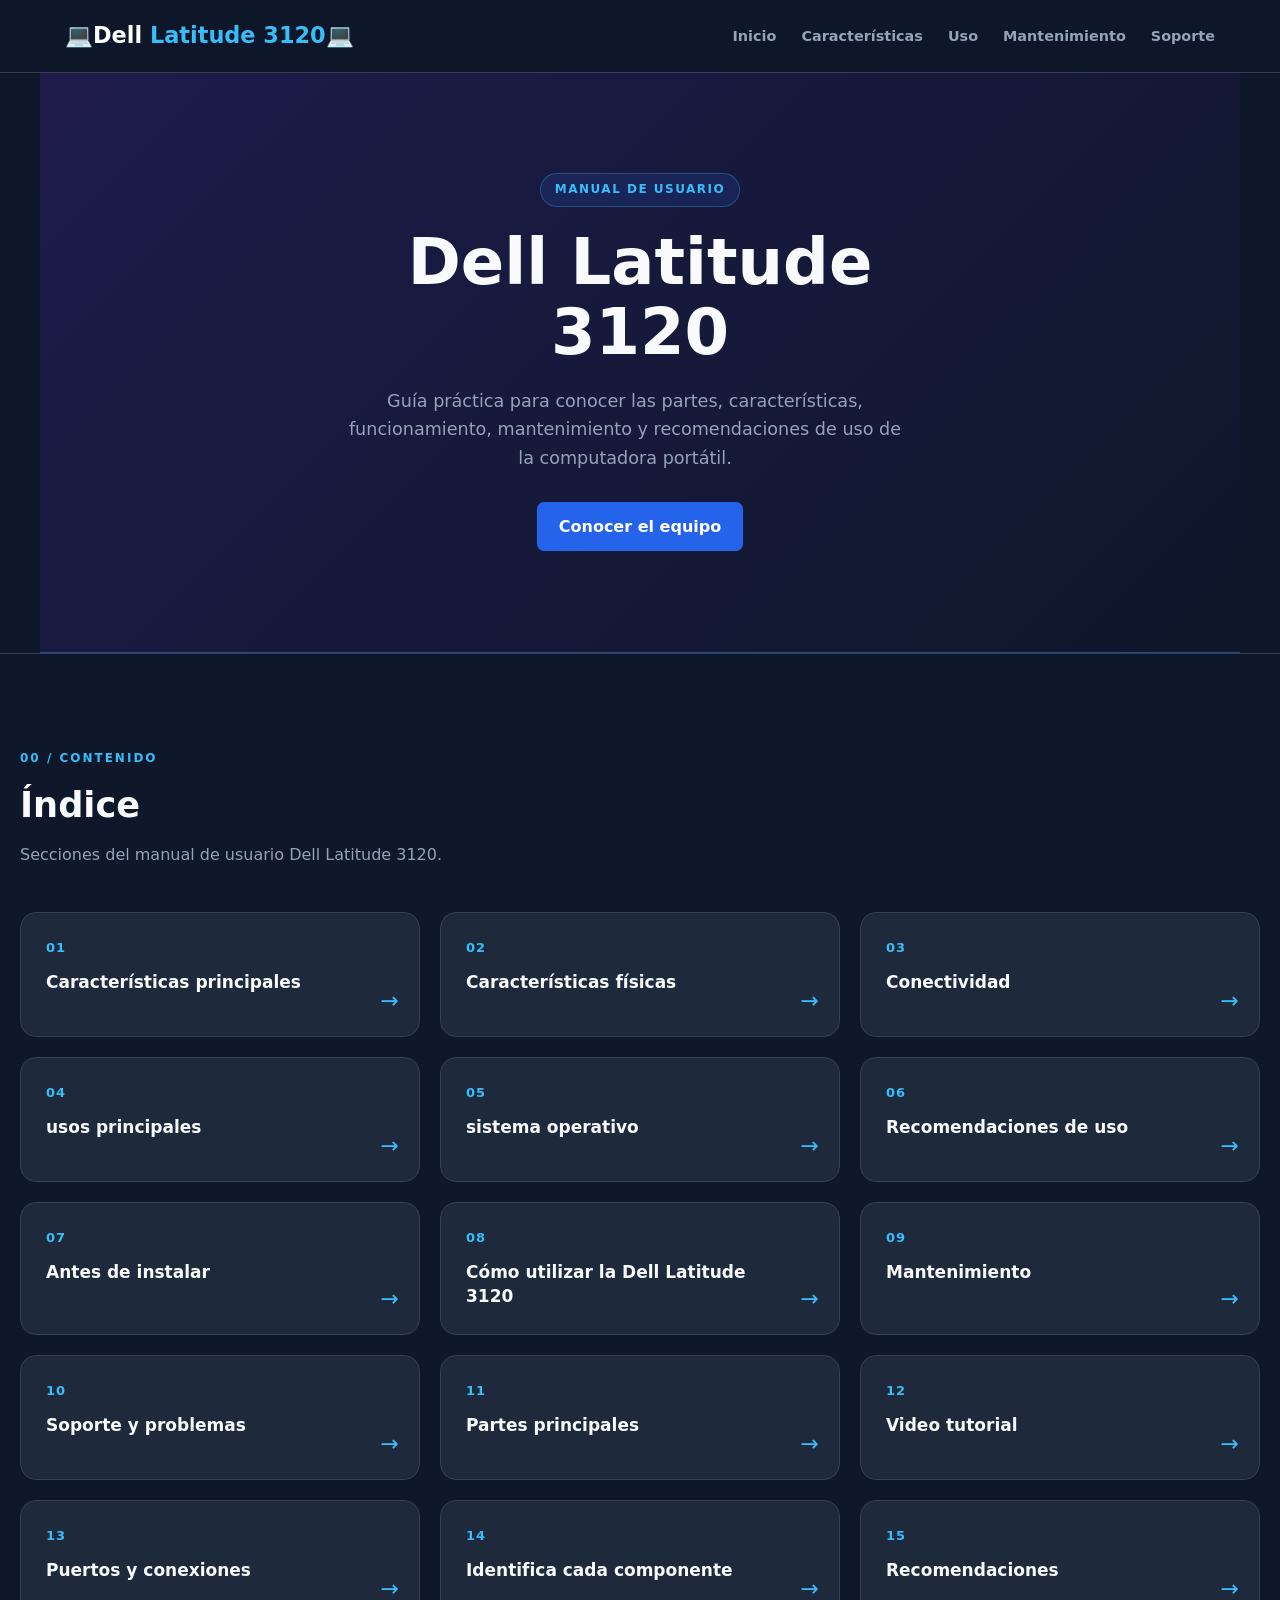
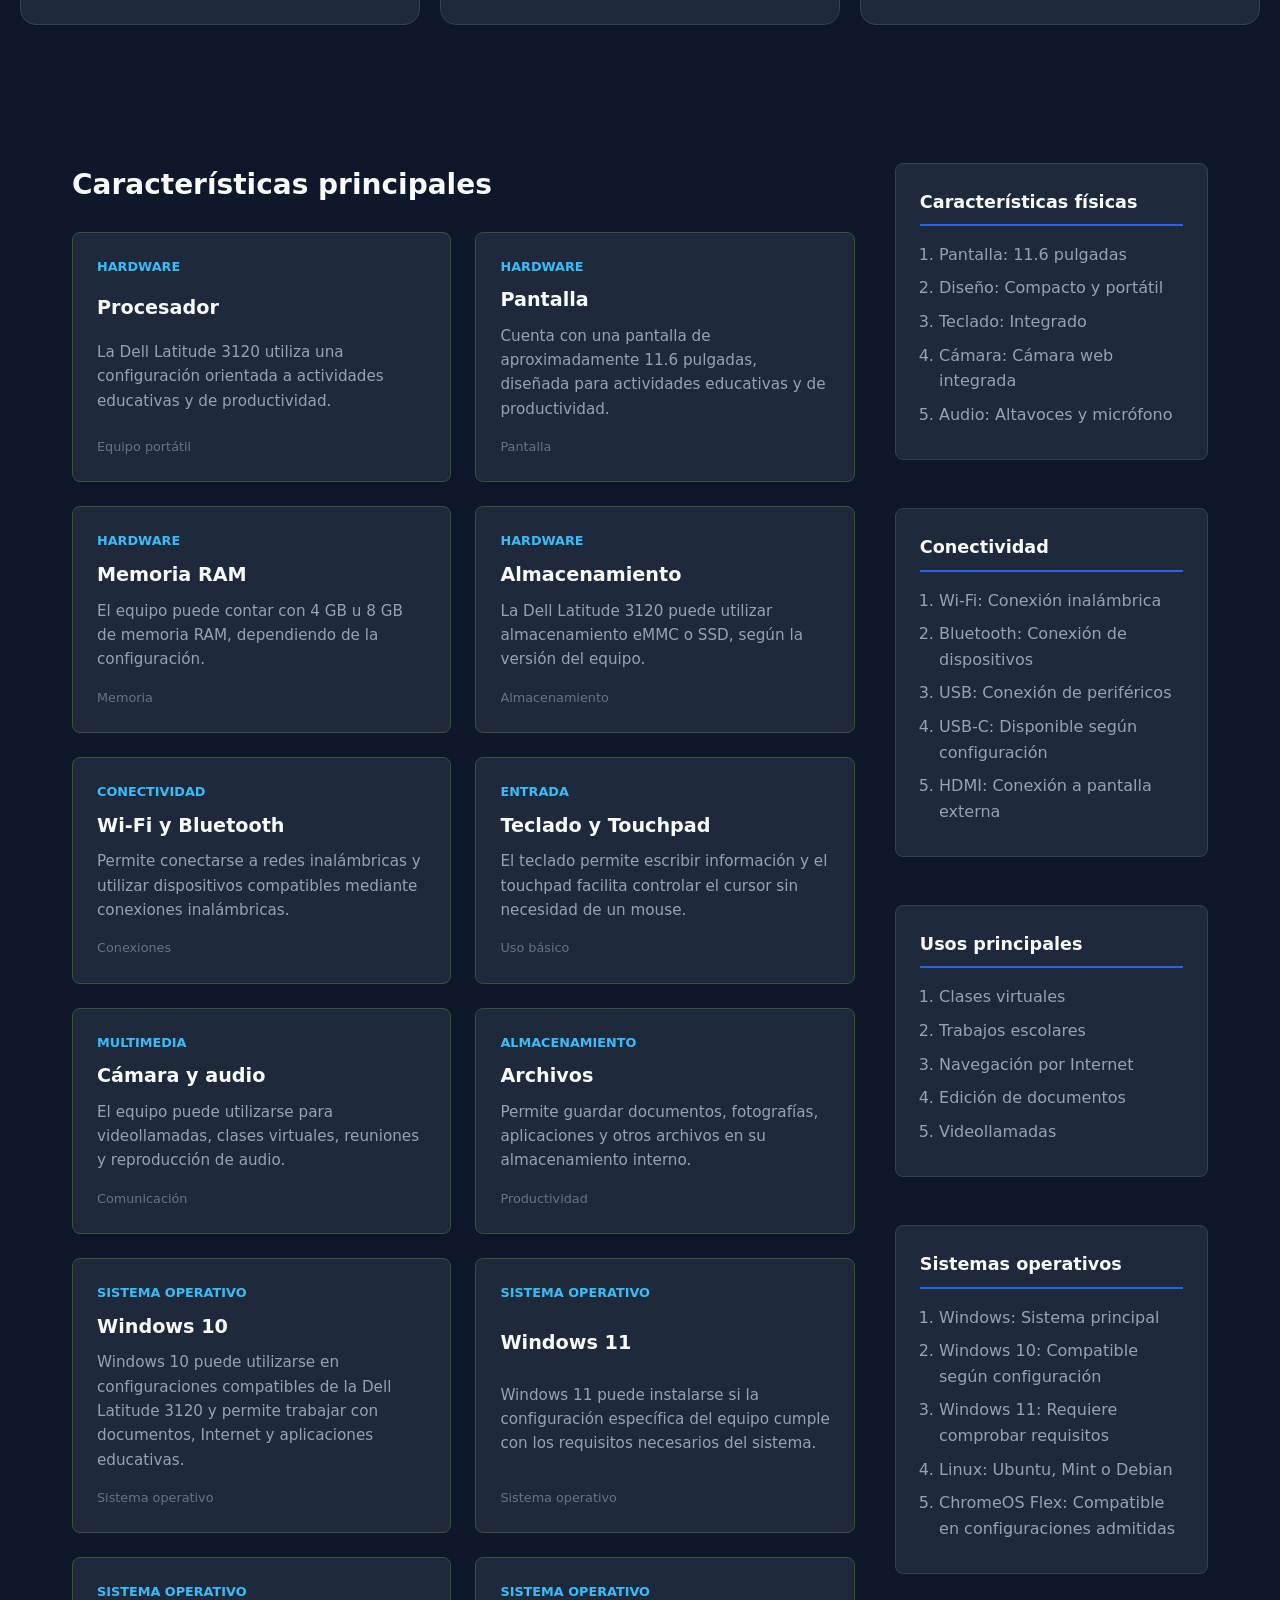
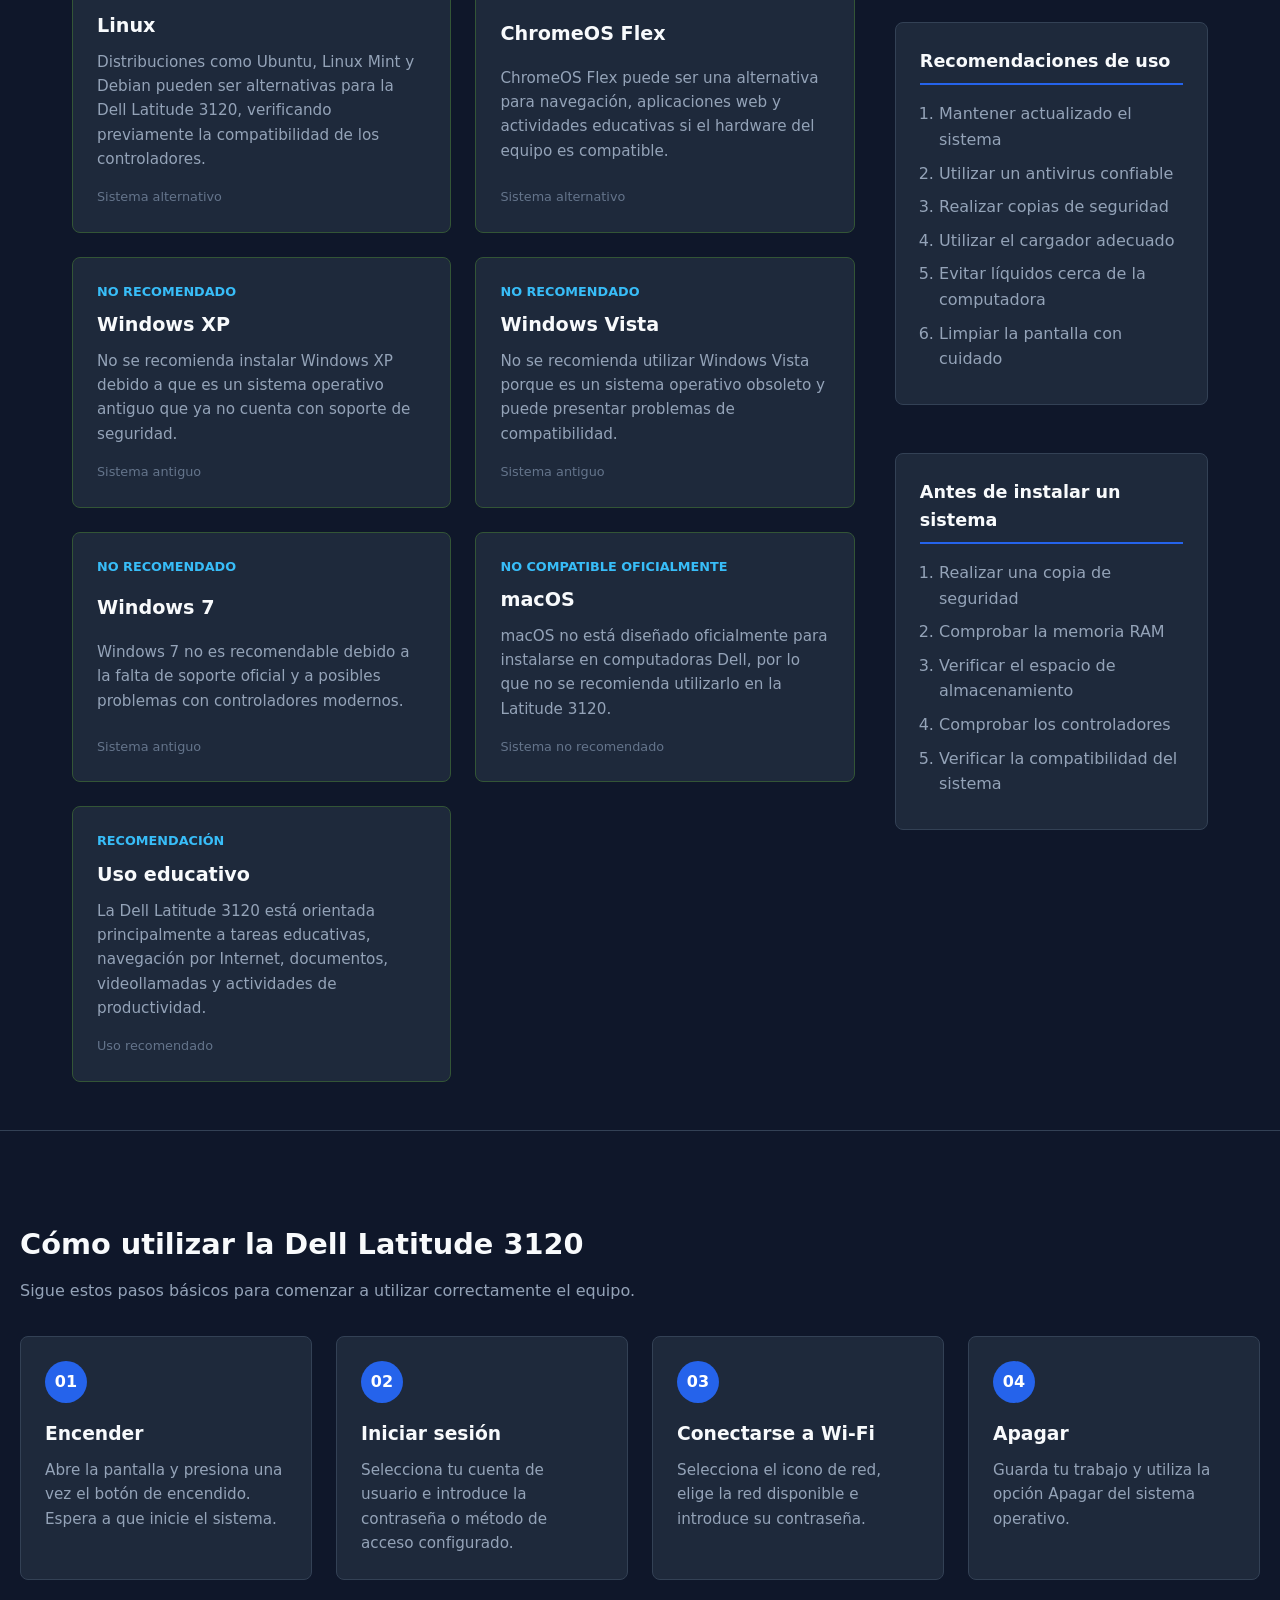
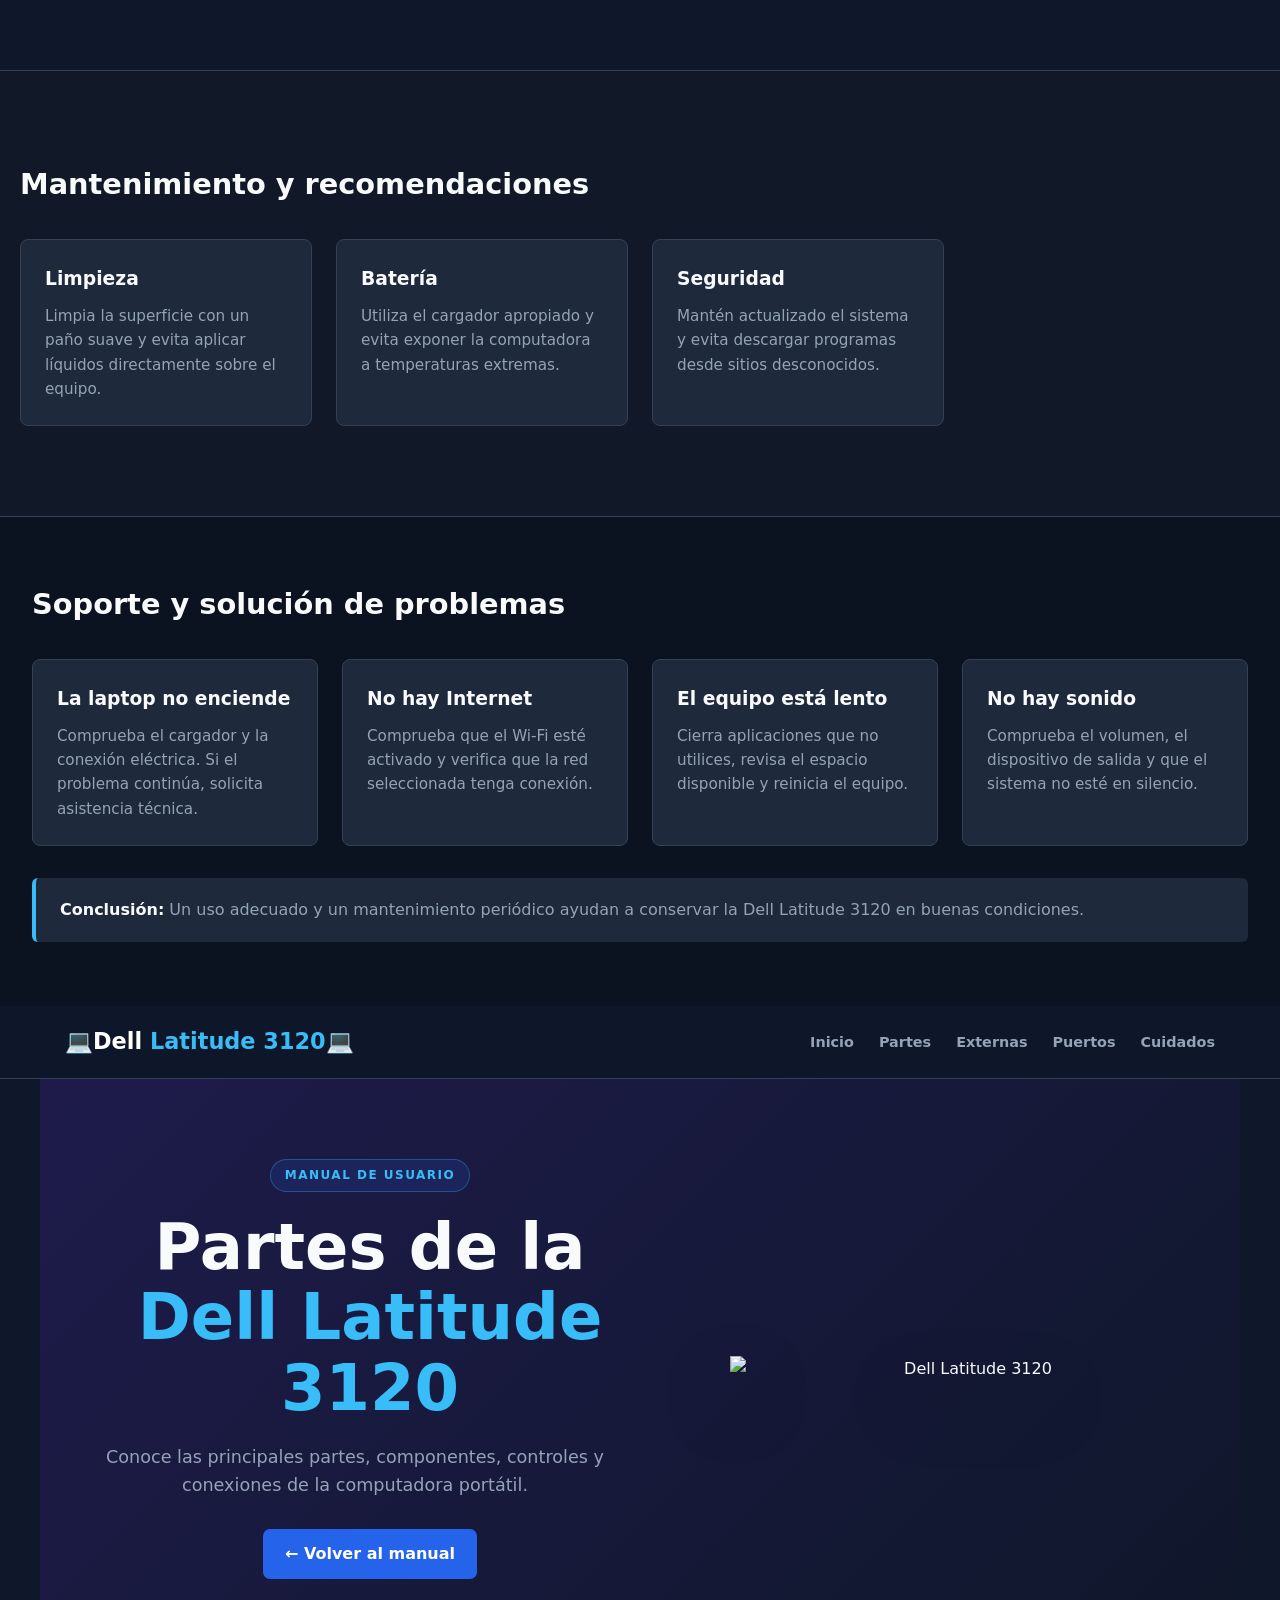
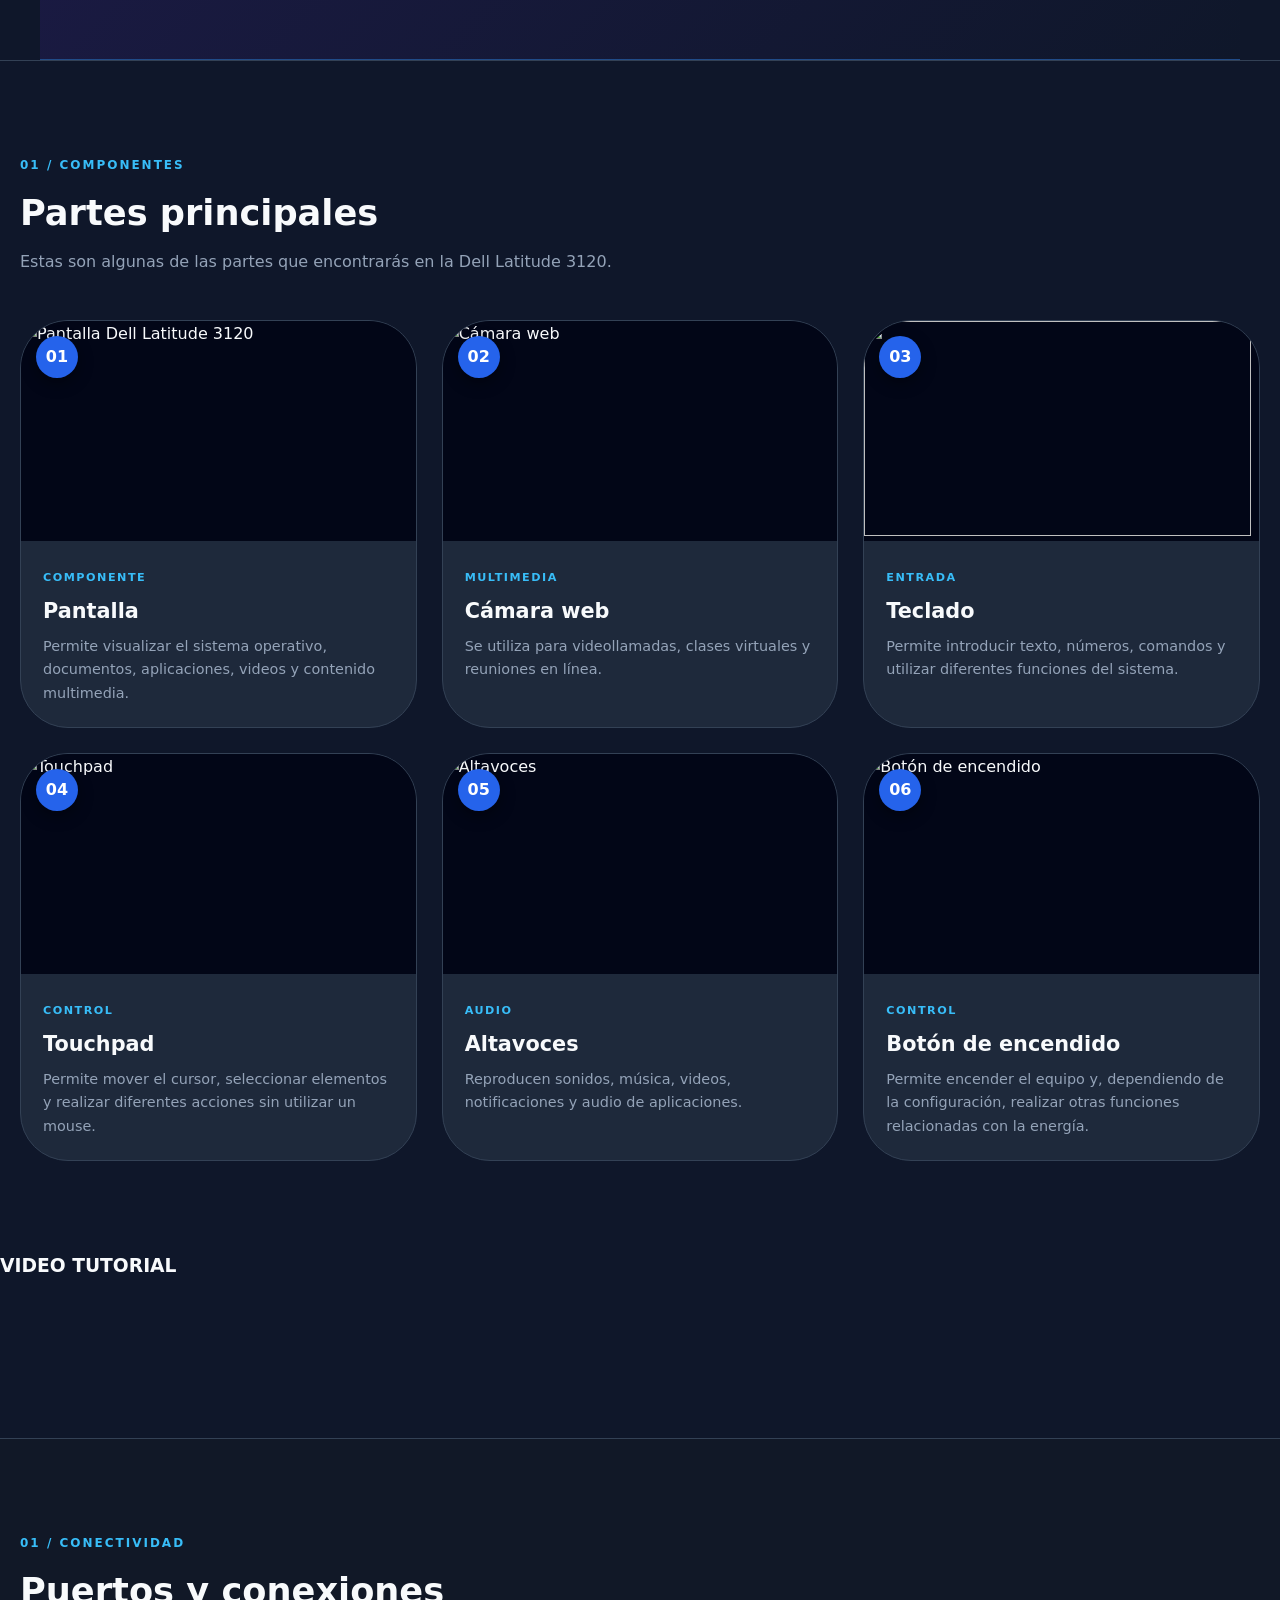
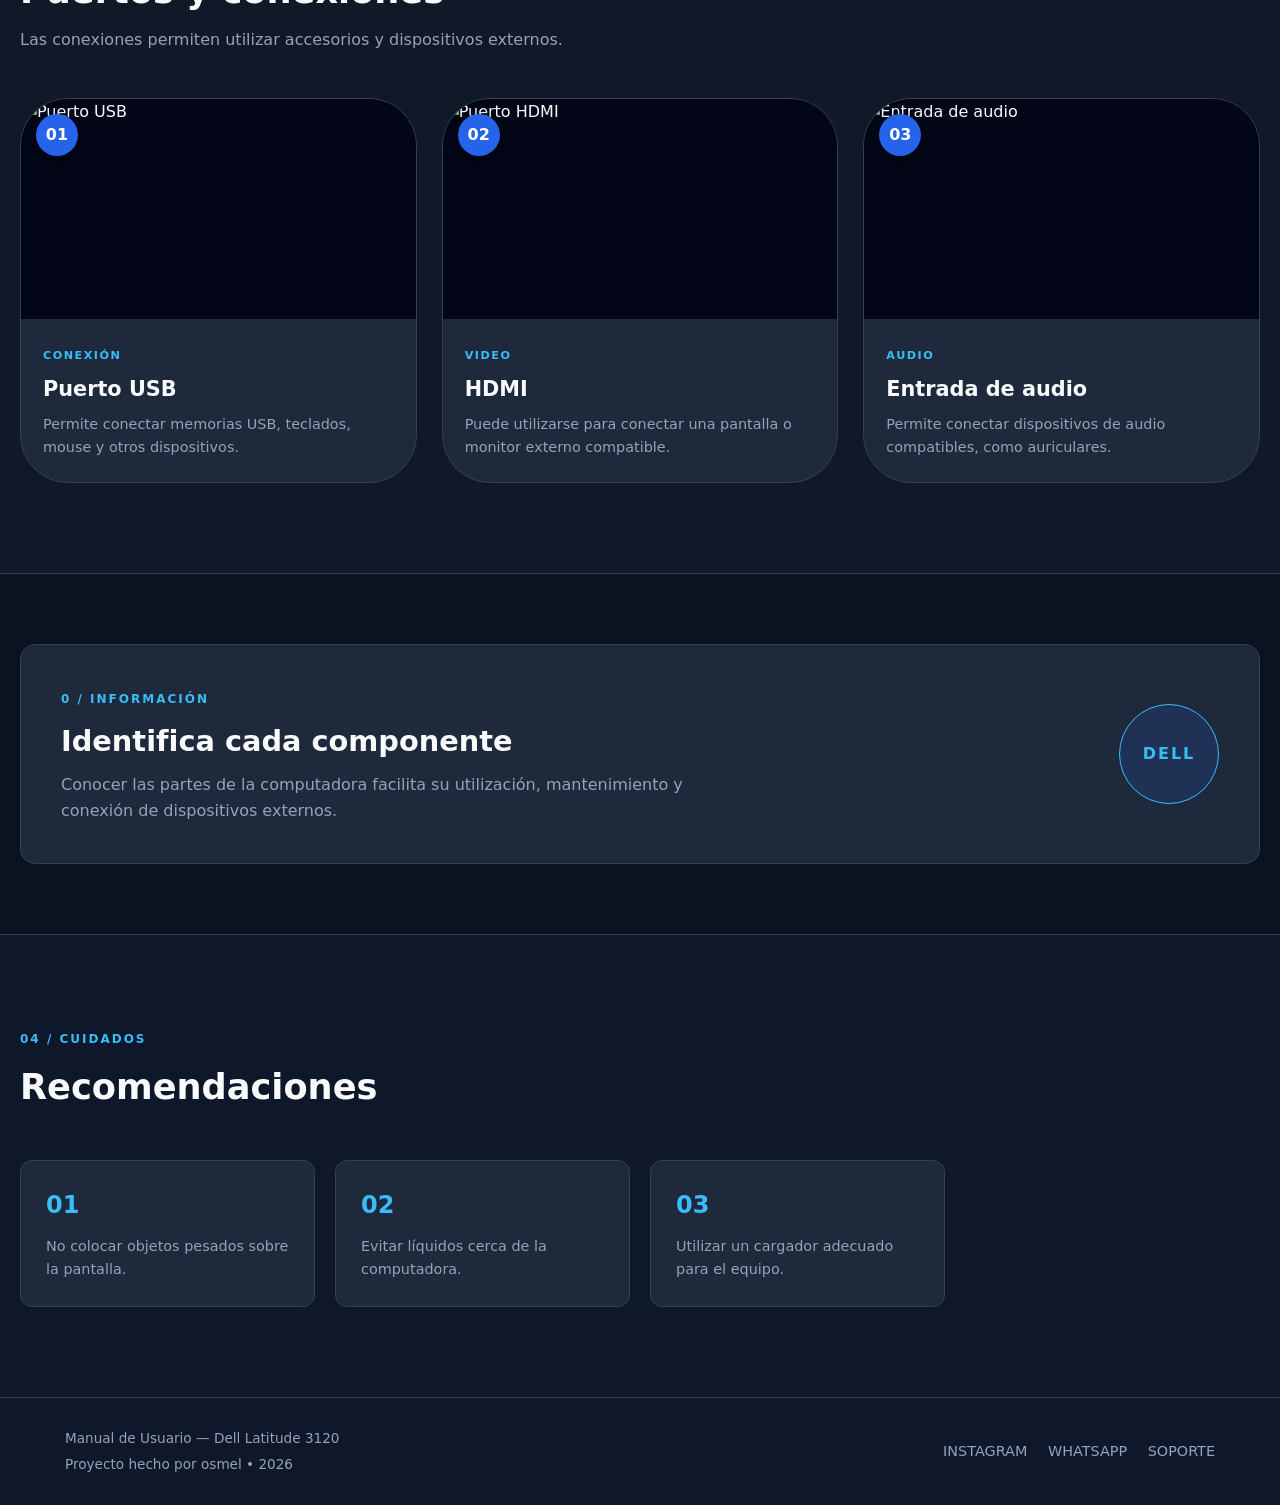
==== commit 406c7fab: "Actualiza archivos" ====
--- a/index.html
+++ b/index.html
@@ -8,8 +8,6 @@
     <title>Dell Latitude 3120 | Manual de Usuario</title>
     <link rel="stylesheet" href="index.css">
 </head>
-
-
 
 
 <body>
@@ -77,6 +75,14 @@
 
 
 
+
+
+
+
+
+
+
+
 <!-- =====================================================
      ÍNDICE
 ====================================================== -->
@@ -86,261 +92,309 @@
     <div class="content-container">
 
         <div class="section-heading">
-
             <span>00 / CONTENIDO</span>
-
             <h2>Índice</h2>
-
-            <p>
-                Consulta las diferentes secciones del manual
-                de usuario de la Dell Latitude 3120.
-            </p>
-
+            <p>Secciones del manual de usuario Dell Latitude 3120.</p>
         </div>
 
-
-        <div class="indice-grid">
-
-
-            <!-- 01 -->
-            <a href="#caracteristicas" class="indice-card">
-
-                <div class="indice-top">
-                    <span>01</span>
-                    <span class="indice-icon">→</span>
-                </div>
-
+        <div class="indice-cuadros">
+
+            <a href="#caracteristicas" class="cuadro-indice">
+                <span>01</span>
                 <h3>Características principales</h3>
-
-                <p>
-                    Información general y características
-                    principales del equipo.
-                </p>
-
+                <strong>→</strong>
             </a>
 
-
-            <!-- 02 -->
-            <a href="#fisicas" class="indice-card">
-
-                <div class="indice-top">
-                    <span>02</span>
-                    <span class="indice-icon">→</span>
-                </div>
-
+            <a href="#caracteristicas-fisicas" class="cuadro-indice">
+                <span>02</span>
                 <h3>Características físicas</h3>
-
-                <p>
-                    Descripción del diseño, tamaño y
-                    componentes físicos del equipo.
-                </p>
-
+                <strong>→</strong>
             </a>
 
-
-            <!-- 03 -->
-            <a href="#partes" class="indice-card">
-
-                <div class="indice-top">
-                    <span>03</span>
-                    <span class="indice-icon">→</span>
-                </div>
-
+          
+
+            <a href="#conectividad" class="cuadro-indice">
+                <span>03</span>
+                <h3>Conectividad</h3>
+                <strong>→</strong>
+            </a>
+
+
+              <a href="#usos-principales" class="cuadro-indice">
+                <span>04</span>
+                <h3>usos principales
+                </h3>
+                <strong>→</strong>
+            </a>
+
+
+
+                <a href="#sistemas-operativos" class="cuadro-indice">
+                <span>05</span>
+                <h3>sistema operativo</h3>
+                <strong>→</strong>
+            </a>
+
+
+
+              <a href="#recomendaciones-uso" class="cuadro-indice">
+                <span>06</span>
+                <h3>Recomendaciones de uso</h3>
+                <strong>→</strong>
+            </a>
+
+
+
+
+
+         <a href="#antes-instalar" class="cuadro-indice">
+                <span>07</span>
+                <h3>Antes de instalar</h3>
+                <strong>→</strong>
+            </a>
+
+           
+  <a href="#uso" class="cuadro-indice">
+                <span>08</span>
+                <h3>Cómo utilizar la Dell Latitude 3120</h3>
+                <strong>→</strong>
+            </a>
+
+
+
+
+           <a href="#mantenimiento" class="cuadro-indice">
+                <span>09</span>
+                <h3>Mantenimiento</h3>
+                <strong>→</strong>
+            </a>
+
+             
+
+            <a href="#soporte" class="cuadro-indice">
+                <span>10</span>
+                <h3>Soporte y problemas</h3>
+                <strong>→</strong>
+            </a>
+
+
+
+
+
+
+
+
+
+
+
+
+
+ 
+
+
+
+
+
+
+
+
+
+
+
+
+
+            <a href="#partes" class="cuadro-indice">
+                <span>11</span>
                 <h3>Partes principales</h3>
-
-                <p>
-                    Identificación de las partes y
-                    componentes principales.
-                </p>
-
+                <strong>→</strong>
             </a>
 
 
-            <!-- 04 -->
-            <a href="#puertos" class="indice-card">
-
-                <div class="indice-top">
-                    <span>04</span>
-                    <span class="indice-icon">→</span>
-                </div>
-
+
+            <a href="#video tutorial" class="cuadro-indice">
+                <span>12</span>
+                <h3>Video tutorial</h3>
+                <strong>→</strong>
+            </a>
+
+
+
+
+
+            <a href="#externas" class="cuadro-indice">
+                <span>13</span>
                 <h3>Puertos y conexiones</h3>
-
-                <p>
-                    Conoce los puertos disponibles y
-                    sus principales funciones.
-                </p>
-
+                <strong>→</strong>
             </a>
 
 
-            <!-- 05 -->
-            <a href="#conectividad" class="indice-card">
-
-                <div class="indice-top">
-                    <span>05</span>
-                    <span class="indice-icon">→</span>
-                </div>
-
-                <h3>Conectividad</h3>
-
-                <p>
-                    Información sobre Wi-Fi, Bluetooth
-                    y otras conexiones.
-                </p>
-
+
+            <a href="#puertos" class="cuadro-indice">
+                <span>14</span>
+                <h3>Identifica cada componente</h3>
+                <strong>→</strong>
             </a>
 
 
-            <!-- 06 -->
-            <a href="#utilizar" class="indice-card">
-
-                <div class="indice-top">
-                    <span>06</span>
-                    <span class="indice-icon">→</span>
-                </div>
-
-                <h3>Cómo utilizar la Dell Latitude 3120</h3>
-
-                <p>
-                    Guía básica para utilizar correctamente
-                    el equipo.
-                </p>
-
+
+            <a href="#recomendaciones" class="cuadro-indice">
+                <span>15</span>
+                <h3>Recomendaciones</h3>
+                <strong>→</strong>
             </a>
 
 
-            <!-- 07 -->
-            <a href="#usos" class="indice-card">
-
-                <div class="indice-top">
-                    <span>07</span>
-                    <span class="indice-icon">→</span>
-                </div>
-
-                <h3>Usos principales</h3>
-
-                <p>
-                    Principales actividades que se pueden
-                    realizar con el equipo.
-                </p>
-
-            </a>
-
-
-            <!-- 08 -->
-            <a href="#sistemas" class="indice-card">
-
-                <div class="indice-top">
-                    <span>08</span>
-                    <span class="indice-icon">→</span>
-                </div>
-
-                <h3>Sistemas operativos</h3>
-
-                <p>
-                    Sistemas operativos compatibles y
-                    consideraciones para su instalación.
-                </p>
-
-            </a>
-
-
-            <!-- 09 -->
-            <a href="#antes-instalar" class="indice-card">
-
-                <div class="indice-top">
-                    <span>09</span>
-                    <span class="indice-icon">→</span>
-                </div>
-
-                <h3>Antes de instalar un sistema</h3>
-
-                <p>
-                    Recomendaciones y verificaciones
-                    previas a una instalación.
-                </p>
-
-            </a>
-
-
-            <!-- 10 -->
-            <a href="#mantenimiento" class="indice-card">
-
-                <div class="indice-top">
-                    <span>10</span>
-                    <span class="indice-icon">→</span>
-                </div>
-
-                <h3>Mantenimiento y recomendaciones</h3>
-
-                <p>
-                    Cuidados necesarios para mantener
-                    el equipo en buenas condiciones.
-                </p>
-
-            </a>
-
-
-            <!-- 11 -->
-            <a href="#recomendaciones-uso" class="indice-card">
-
-                <div class="indice-top">
-                    <span>11</span>
-                    <span class="indice-icon">→</span>
-                </div>
-
-                <h3>Recomendaciones de uso</h3>
-
-                <p>
-                    Consejos para utilizar el equipo
-                    de forma segura y adecuada.
-                </p>
-
-            </a>
-
-
-            <!-- 12 -->
-            <a href="#recomendaciones" class="indice-card">
-
-                <div class="indice-top">
-                    <span>12</span>
-                    <span class="indice-icon">→</span>
-                </div>
-
-                <h3>Recomendaciones</h3>
-
-                <p>
-                    Medidas generales para proteger
-                    y conservar el equipo.
-                </p>
-
-            </a>
-
-
-            <!-- 13 -->
-            <a href="#soporte" class="indice-card">
-
-                <div class="indice-top">
-                    <span>13</span>
-                    <span class="indice-icon">→</span>
-                </div>
-
-                <h3>Soporte y solución de problemas</h3>
-
-                <p>
-                    Soluciones para problemas comunes
-                    del equipo.
-                </p>
-
-            </a>
-
-
         </div>
 
     </div>
 
 </section>
+
+
+<style>
+
+/* =====================================================
+   CUADROS DEL ÍNDICE
+===================================================== */
+
+.indice-cuadros {
+    display: grid;
+    grid-template-columns: repeat(3, 1fr);
+    gap: 20px;
+    margin-top: 30px;
+}
+
+.cuadro-indice {
+    position: relative;
+    display: block;
+
+    min-height: 125px;
+    padding: 25px;
+
+    background: #1e293b;
+
+    border: 1px solid #334155;
+    border-radius: 16px;
+
+    color: #f8fafc !important;
+    text-decoration: none !important;
+
+    transition: all 0.3s ease;
+}
+
+.cuadro-indice span {
+    display: block;
+
+    margin-bottom: 12px;
+
+    color: #38bdf8 !important;
+
+    font-size: 13px;
+    font-weight: 800;
+    letter-spacing: 1px;
+}
+
+.cuadro-indice h3 {
+    margin: 0;
+    padding-right: 30px;
+
+    color: #f8fafc !important;
+
+    font-size: 17px;
+    line-height: 1.4;
+}
+
+.cuadro-indice strong {
+    position: absolute;
+
+    right: 20px;
+    bottom: 18px;
+
+    color: #38bdf8 !important;
+
+    font-size: 22px;
+    font-weight: normal;
+}
+
+/* Hover */
+
+.cuadro-indice:hover {
+    background: #26364d;
+
+    border-color: #38bdf8;
+
+    transform: translateY(-6px);
+
+    box-shadow: 0 12px 30px rgba(0,0,0,.35);
+}
+
+.cuadro-indice:hover strong {
+    transform: translateX(6px);
+}
+
+/* Evitar morado */
+
+.cuadro-indice:link,
+.cuadro-indice:visited,
+.cuadro-indice:active,
+.cuadro-indice:focus {
+    color: #f8fafc !important;
+    text-decoration: none !important;
+}
+
+/* Tablet */
+
+@media (max-width: 900px) {
+
+    .indice-cuadros {
+        grid-template-columns: repeat(2, 1fr);
+    }
+
+}
+
+/* Celular */
+
+@media (max-width: 600px) {
+
+    .indice-cuadros {
+        grid-template-columns: 1fr;
+    }
+
+}
+
+</style>
+
+
+
+
+
+
+
+
+
+
+
+
+
+
+
+
+
+
+
+
+
+
+
+
+
+
+
+
+
+
+
+
 
 
 
@@ -565,22 +619,23 @@
 
           
          
-
-            <div class="widget">
-    <h3>Características físicas</h3>
-
-    <ol>
-        <li>Pantalla: 11.6 pulgadas</li>
-        <li>Diseño: Compacto y portátil</li>
-        <li>Teclado: Integrado</li>
-        <li>Cámara: Cámara web integrada</li>
-        <li>Audio: Altavoces y micrófono</li>
-    </ol>
-</div>
-
-
-
-
+<section id="caracteristicas-fisicas">
+    <div class="widget">
+        <h3>Características físicas</h3>
+
+        <ol>
+            <li>Pantalla: 11.6 pulgadas</li>
+            <li>Diseño: Compacto y portátil</li>
+            <li>Teclado: Integrado</li>
+            <li>Cámara: Cámara web integrada</li>
+            <li>Audio: Altavoces y micrófono</li>
+        </ol>
+    </div>
+</section>
+
+
+
+<section id="conectividad"></section>
 <div class="widget">
     <h3>Conectividad</h3>
 
@@ -593,7 +648,7 @@
     </ol>
 </div>
 
-
+<section id="usos-principales"></section>
 <div class="widget">
     <h3>Usos principales</h3>
 
@@ -607,7 +662,7 @@
 </div>
 
 
-
+<section id="sistemas-operativos"></section>
 <div class="widget">
     <h3>Sistemas operativos</h3>
 
@@ -620,7 +675,7 @@
     </ol>
 </div>
 
-
+<section id="recomendaciones-uso"></section>
 <div class="widget">
     <h3>Recomendaciones de uso</h3>
 
@@ -639,6 +694,7 @@
 
 
 
+<section id="antes-instalar"></section>
 <div class="widget">
     <h3>Antes de instalar un sistema</h3>
 
@@ -1215,6 +1271,39 @@
     </section>
 
 
+
+
+
+<section id="video tutorial"></section>
+    <h3>
+    VIDEO TUTORIAL
+     </h3>
+
+<div class="youtube-box">
+
+    <iframe
+        src="https://www.youtube.com/embed/dreu06G3D_0"
+        title="Video tutorial Dell Latitude 3120"
+        frameborder="0"
+        allow="accelerometer; autoplay; clipboard-write; encrypted-media; gyroscope; picture-in-picture; web-share"
+        allowfullscreen>
+    </iframe>
+
+</div>
+
+
+
+
+
+
+
+
+
+
+
+
+
+
     <!-- =====================================================
          PUERTOS
     ====================================================== -->
--- a/index.css
+++ b/index.css
@@ -1,5 +1,5 @@
 :root {
-    --primary: #185ddd;
+    --primary: #18dd22;
     --primary-hover: #1d4ed8;
     --dark-bg: #0f172a;
     --card-bg: #1e293b;
@@ -1638,499 +1638,37 @@
 
 
 
-
-
-
-
-
-
-
-
-
-
-
-/* =====================================================
-   ÍNDICE — DISEÑO EN CUADROS PROFESIONAL
-===================================================== */
-
-#indice {
-    padding: 100px 0;
-}
-
-
-/* =====================================================
-   ENCABEZADO
-===================================================== */
-
-#indice .section-heading {
-    margin-bottom: 55px;
-}
-
-#indice .section-heading span {
-    color: var(--accent);
-    font-size: 13px;
-    font-weight: 700;
-    letter-spacing: 3px;
-}
-
-#indice .section-heading h2 {
-    margin-top: 12px;
-}
-
-#indice .section-heading p {
-    max-width: 650px;
-    margin-top: 15px;
-
-    color: var(--text-muted);
-
-    font-size: 15px;
-    line-height: 1.7;
-}
-
-
-/* =====================================================
-   CUADRÍCULA
-===================================================== */
-
-.indice-grid {
-
-    display: grid;
-
-    grid-template-columns: repeat(2, 1fr);
-
-    gap: 25px;
-
-    max-width: 1100px;
-
-    margin: 0 auto;
-}
-
-
-/* =====================================================
-   CUADRO PRINCIPAL
-===================================================== */
-
-.indice-card {
-
-    position: relative;
-
-    display: flex;
-
-    flex-direction: column;
-
-    min-height: 220px;
-
-    padding: 30px;
-
-    background: var(--card-bg);
-
-    border: 1px solid rgba(255, 255, 255, 0.08);
-
-    border-radius: 20px;
-
-    text-decoration: none;
-
-    overflow: hidden;
-
-    box-sizing: border-box;
-
-    transition:
-        transform 0.35s ease,
-        border-color 0.35s ease,
-        box-shadow 0.35s ease,
-        background 0.35s ease;
-}
-
-
-/* =====================================================
-   BRILLO DECORATIVO
-===================================================== */
-
-.indice-card::before {
-
-    content: "";
-
-    position: absolute;
-
-    top: -100px;
-    right: -100px;
-
-    width: 220px;
-    height: 220px;
-
-    border-radius: 50%;
-
-    background: rgba(56, 189, 248, 0.07);
-
-    transition: all 0.45s ease;
-}
-
-
-/* =====================================================
-   LÍNEA LATERAL
-===================================================== */
-
-.indice-card::after {
-
-    content: "";
-
-    position: absolute;
-
-    left: 0;
-    top: 0;
-
-    width: 4px;
-    height: 100%;
-
-    background: var(--accent);
-
-    transform: scaleY(0);
-
-    transform-origin: center;
-
-    transition: transform 0.35s ease;
-}
-
-
-/* =====================================================
-   PARTE SUPERIOR
-===================================================== */
-
-.indice-top {
-
-    position: relative;
-
-    z-index: 2;
-
-    display: flex;
-
-    align-items: center;
-
-    justify-content: space-between;
-
-    margin-bottom: 30px;
-}
-
-
-/* =====================================================
-   NÚMERO
-===================================================== */
-
-.indice-top > span:first-child {
-
-    display: flex;
-
-    align-items: center;
-
-    justify-content: center;
-
-    width: 48px;
-    height: 48px;
-
-    border-radius: 12px;
-
-    background: rgba(37, 99, 235, 0.12);
-
-    border: 1px solid rgba(56, 189, 248, 0.18);
-
-    color: var(--accent);
-
-    font-size: 14px;
-
-    font-weight: 800;
-
-    letter-spacing: 2px;
-
-    transition: all 0.35s ease;
-}
-
-
-/* =====================================================
-   FLECHA
-===================================================== */
-
-.indice-icon {
-
-    display: flex;
-
-    align-items: center;
-
-    justify-content: center;
-
-    width: 44px;
-    height: 44px;
-
-    border-radius: 50%;
-
-    border: 1px solid rgba(255, 255, 255, 0.12);
-
-    color: var(--text-muted);
-
-    font-size: 22px;
-
-    transition: all 0.35s ease;
-}
-
-
-/* =====================================================
-   TÍTULO
-===================================================== */
-
-.indice-card h3 {
-
-    position: relative;
-
-    z-index: 2;
-
-    margin: 0 0 12px;
-
-    color: var(--text-main);
-
-    font-size: 20px;
-
-    font-weight: 650;
-
-    line-height: 1.35;
-
-    transition: color 0.3s ease;
-}
-
-
-/* =====================================================
-   DESCRIPCIÓN
-===================================================== */
-
-.indice-card p {
-
-    position: relative;
-
-    z-index: 2;
-
-    margin: 0;
-
-    max-width: 500px;
-
-    color: var(--text-muted);
-
-    font-size: 14px;
-
-    line-height: 1.7;
-}
-
-
-/* =====================================================
-   HOVER DEL CUADRO
-===================================================== */
-
-.indice-card:hover {
-
-    transform: translateY(-8px);
-
-    background: #243247;
-
-    border-color: rgba(56, 189, 248, 0.45);
-
-    box-shadow:
-        0 20px 45px rgba(0, 0, 0, 0.30),
-        0 0 25px rgba(56, 189, 248, 0.06);
-}
-
-
-/* LÍNEA */
-
-.indice-card:hover::after {
-
-    transform: scaleY(1);
-}
-
-
-/* CÍRCULO */
-
-.indice-card:hover::before {
-
-    width: 320px;
-    height: 320px;
-
-    top: -160px;
-    right: -160px;
-}
-
-
-/* NÚMERO */
-
-.indice-card:hover .indice-top > span:first-child {
-
-    background: var(--primary);
-
-    border-color: var(--primary);
-
-    color: white;
-
-    transform: scale(1.05);
-}
-
-
-/* TÍTULO */
-
-.indice-card:hover h3 {
-
-    color: var(--accent);
-}
-
-
-/* FLECHA */
-
-.indice-card:hover .indice-icon {
-
-    background: var(--primary);
-
-    border-color: var(--primary);
-
-    color: white;
-
-    transform: translateX(5px);
-}
-
-
-/* =====================================================
-   CUADRO DESTACADO
-   Cada 4.º elemento puede verse diferente
-===================================================== */
-
-.indice-card:nth-child(4n) {
-
-    border-color: rgba(56, 189, 248, 0.15);
-}
-
-
-/* =====================================================
-   ÚLTIMO CUADRO
-===================================================== */
-
-.indice-card:last-child {
-
-    grid-column: 1 / -1;
-
-    max-width: 535px;
-
-    width: 100%;
-
-    justify-self: center;
-}
-
-
-/* =====================================================
-   RESPONSIVE — TABLETS
-===================================================== */
-
-@media (max-width: 850px) {
-
-    .indice-grid {
-
-        grid-template-columns: 1fr;
-
-        max-width: 650px;
-    }
-
-
-    .indice-card:last-child {
-
-        grid-column: auto;
-
-        max-width: none;
-    }
-
-}
-
-
-/* =====================================================
-   RESPONSIVE — MÓVILES
-===================================================== */
-
-@media (max-width: 600px) {
-
-    #indice {
-
-        padding: 70px 20px;
-    }
-
-
-    #indice .section-heading {
-
-        margin-bottom: 35px;
-    }
-
-
-    .indice-grid {
-
-        gap: 18px;
-    }
-
-
-    .indice-card {
-
-        min-height: 200px;
-
-        padding: 24px;
-
-        border-radius: 16px;
-    }
-
-
-    .indice-top {
-
-        margin-bottom: 25px;
-    }
-
-
-    .indice-top > span:first-child {
-
-        width: 43px;
-        height: 43px;
-
-        font-size: 12px;
-    }
-
-
-    .indice-icon {
-
-        width: 40px;
-        height: 40px;
-
-        font-size: 19px;
-    }
-
-
-    .indice-card h3 {
-
-        font-size: 17px;
-    }
-
-
-    .indice-card p {
-
-        font-size: 13px;
-
-        line-height: 1.6;
-    }
-
-}
-
-
-
-
-
-
-
-
-
-
-
-
-
-
-
-
-
-
+/* =========================================
+   VIDEO PROFESIONAL
+========================================= */
+
+.video-section {
+    width: 200%;
+    padding: 50px 20px;
+}
+
+
+
+
+
+
+
+
+
+
+
+
+
+
+
+
+
+
+
+
+
+
+
+
+   
 }
--- a/index.css
+++ b/index.css
@@ -1,5 +1,5 @@
 :root {
-    --primary: #185ddd;
+    --primary: #18dd22;
     --primary-hover: #1d4ed8;
     --dark-bg: #0f172a;
     --card-bg: #1e293b;
@@ -1638,499 +1638,37 @@
 
 
 
-
-
-
-
-
-
-
-
-
-
-
-/* =====================================================
-   ÍNDICE — DISEÑO EN CUADROS PROFESIONAL
-===================================================== */
-
-#indice {
-    padding: 100px 0;
-}
-
-
-/* =====================================================
-   ENCABEZADO
-===================================================== */
-
-#indice .section-heading {
-    margin-bottom: 55px;
-}
-
-#indice .section-heading span {
-    color: var(--accent);
-    font-size: 13px;
-    font-weight: 700;
-    letter-spacing: 3px;
-}
-
-#indice .section-heading h2 {
-    margin-top: 12px;
-}
-
-#indice .section-heading p {
-    max-width: 650px;
-    margin-top: 15px;
-
-    color: var(--text-muted);
-
-    font-size: 15px;
-    line-height: 1.7;
-}
-
-
-/* =====================================================
-   CUADRÍCULA
-===================================================== */
-
-.indice-grid {
-
-    display: grid;
-
-    grid-template-columns: repeat(2, 1fr);
-
-    gap: 25px;
-
-    max-width: 1100px;
-
-    margin: 0 auto;
-}
-
-
-/* =====================================================
-   CUADRO PRINCIPAL
-===================================================== */
-
-.indice-card {
-
-    position: relative;
-
-    display: flex;
-
-    flex-direction: column;
-
-    min-height: 220px;
-
-    padding: 30px;
-
-    background: var(--card-bg);
-
-    border: 1px solid rgba(255, 255, 255, 0.08);
-
-    border-radius: 20px;
-
-    text-decoration: none;
-
-    overflow: hidden;
-
-    box-sizing: border-box;
-
-    transition:
-        transform 0.35s ease,
-        border-color 0.35s ease,
-        box-shadow 0.35s ease,
-        background 0.35s ease;
-}
-
-
-/* =====================================================
-   BRILLO DECORATIVO
-===================================================== */
-
-.indice-card::before {
-
-    content: "";
-
-    position: absolute;
-
-    top: -100px;
-    right: -100px;
-
-    width: 220px;
-    height: 220px;
-
-    border-radius: 50%;
-
-    background: rgba(56, 189, 248, 0.07);
-
-    transition: all 0.45s ease;
-}
-
-
-/* =====================================================
-   LÍNEA LATERAL
-===================================================== */
-
-.indice-card::after {
-
-    content: "";
-
-    position: absolute;
-
-    left: 0;
-    top: 0;
-
-    width: 4px;
-    height: 100%;
-
-    background: var(--accent);
-
-    transform: scaleY(0);
-
-    transform-origin: center;
-
-    transition: transform 0.35s ease;
-}
-
-
-/* =====================================================
-   PARTE SUPERIOR
-===================================================== */
-
-.indice-top {
-
-    position: relative;
-
-    z-index: 2;
-
-    display: flex;
-
-    align-items: center;
-
-    justify-content: space-between;
-
-    margin-bottom: 30px;
-}
-
-
-/* =====================================================
-   NÚMERO
-===================================================== */
-
-.indice-top > span:first-child {
-
-    display: flex;
-
-    align-items: center;
-
-    justify-content: center;
-
-    width: 48px;
-    height: 48px;
-
-    border-radius: 12px;
-
-    background: rgba(37, 99, 235, 0.12);
-
-    border: 1px solid rgba(56, 189, 248, 0.18);
-
-    color: var(--accent);
-
-    font-size: 14px;
-
-    font-weight: 800;
-
-    letter-spacing: 2px;
-
-    transition: all 0.35s ease;
-}
-
-
-/* =====================================================
-   FLECHA
-===================================================== */
-
-.indice-icon {
-
-    display: flex;
-
-    align-items: center;
-
-    justify-content: center;
-
-    width: 44px;
-    height: 44px;
-
-    border-radius: 50%;
-
-    border: 1px solid rgba(255, 255, 255, 0.12);
-
-    color: var(--text-muted);
-
-    font-size: 22px;
-
-    transition: all 0.35s ease;
-}
-
-
-/* =====================================================
-   TÍTULO
-===================================================== */
-
-.indice-card h3 {
-
-    position: relative;
-
-    z-index: 2;
-
-    margin: 0 0 12px;
-
-    color: var(--text-main);
-
-    font-size: 20px;
-
-    font-weight: 650;
-
-    line-height: 1.35;
-
-    transition: color 0.3s ease;
-}
-
-
-/* =====================================================
-   DESCRIPCIÓN
-===================================================== */
-
-.indice-card p {
-
-    position: relative;
-
-    z-index: 2;
-
-    margin: 0;
-
-    max-width: 500px;
-
-    color: var(--text-muted);
-
-    font-size: 14px;
-
-    line-height: 1.7;
-}
-
-
-/* =====================================================
-   HOVER DEL CUADRO
-===================================================== */
-
-.indice-card:hover {
-
-    transform: translateY(-8px);
-
-    background: #243247;
-
-    border-color: rgba(56, 189, 248, 0.45);
-
-    box-shadow:
-        0 20px 45px rgba(0, 0, 0, 0.30),
-        0 0 25px rgba(56, 189, 248, 0.06);
-}
-
-
-/* LÍNEA */
-
-.indice-card:hover::after {
-
-    transform: scaleY(1);
-}
-
-
-/* CÍRCULO */
-
-.indice-card:hover::before {
-
-    width: 320px;
-    height: 320px;
-
-    top: -160px;
-    right: -160px;
-}
-
-
-/* NÚMERO */
-
-.indice-card:hover .indice-top > span:first-child {
-
-    background: var(--primary);
-
-    border-color: var(--primary);
-
-    color: white;
-
-    transform: scale(1.05);
-}
-
-
-/* TÍTULO */
-
-.indice-card:hover h3 {
-
-    color: var(--accent);
-}
-
-
-/* FLECHA */
-
-.indice-card:hover .indice-icon {
-
-    background: var(--primary);
-
-    border-color: var(--primary);
-
-    color: white;
-
-    transform: translateX(5px);
-}
-
-
-/* =====================================================
-   CUADRO DESTACADO
-   Cada 4.º elemento puede verse diferente
-===================================================== */
-
-.indice-card:nth-child(4n) {
-
-    border-color: rgba(56, 189, 248, 0.15);
-}
-
-
-/* =====================================================
-   ÚLTIMO CUADRO
-===================================================== */
-
-.indice-card:last-child {
-
-    grid-column: 1 / -1;
-
-    max-width: 535px;
-
-    width: 100%;
-
-    justify-self: center;
-}
-
-
-/* =====================================================
-   RESPONSIVE — TABLETS
-===================================================== */
-
-@media (max-width: 850px) {
-
-    .indice-grid {
-
-        grid-template-columns: 1fr;
-
-        max-width: 650px;
-    }
-
-
-    .indice-card:last-child {
-
-        grid-column: auto;
-
-        max-width: none;
-    }
-
-}
-
-
-/* =====================================================
-   RESPONSIVE — MÓVILES
-===================================================== */
-
-@media (max-width: 600px) {
-
-    #indice {
-
-        padding: 70px 20px;
-    }
-
-
-    #indice .section-heading {
-
-        margin-bottom: 35px;
-    }
-
-
-    .indice-grid {
-
-        gap: 18px;
-    }
-
-
-    .indice-card {
-
-        min-height: 200px;
-
-        padding: 24px;
-
-        border-radius: 16px;
-    }
-
-
-    .indice-top {
-
-        margin-bottom: 25px;
-    }
-
-
-    .indice-top > span:first-child {
-
-        width: 43px;
-        height: 43px;
-
-        font-size: 12px;
-    }
-
-
-    .indice-icon {
-
-        width: 40px;
-        height: 40px;
-
-        font-size: 19px;
-    }
-
-
-    .indice-card h3 {
-
-        font-size: 17px;
-    }
-
-
-    .indice-card p {
-
-        font-size: 13px;
-
-        line-height: 1.6;
-    }
-
-}
-
-
-
-
-
-
-
-
-
-
-
-
-
-
-
-
-
-
+/* =========================================
+   VIDEO PROFESIONAL
+========================================= */
+
+.video-section {
+    width: 200%;
+    padding: 50px 20px;
+}
+
+
+
+
+
+
+
+
+
+
+
+
+
+
+
+
+
+
+
+
+
+
+
+
+   
 }
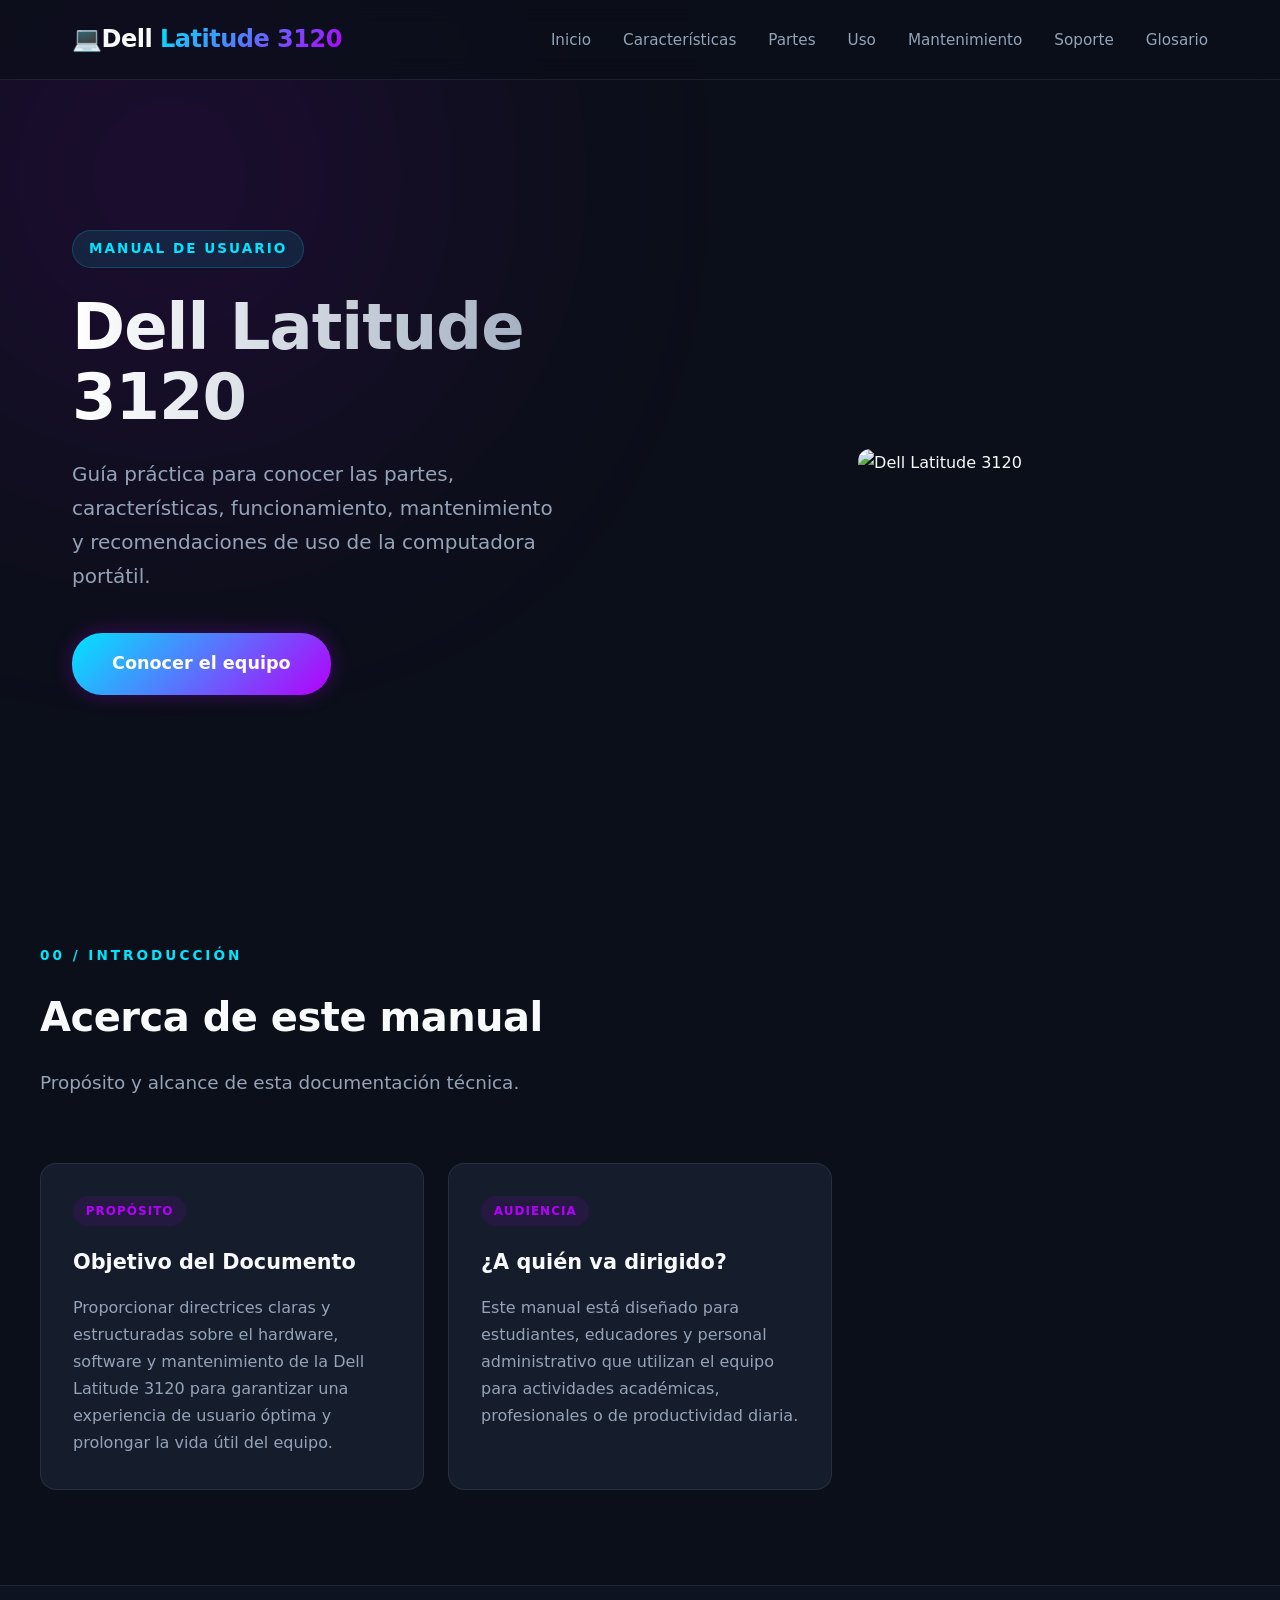
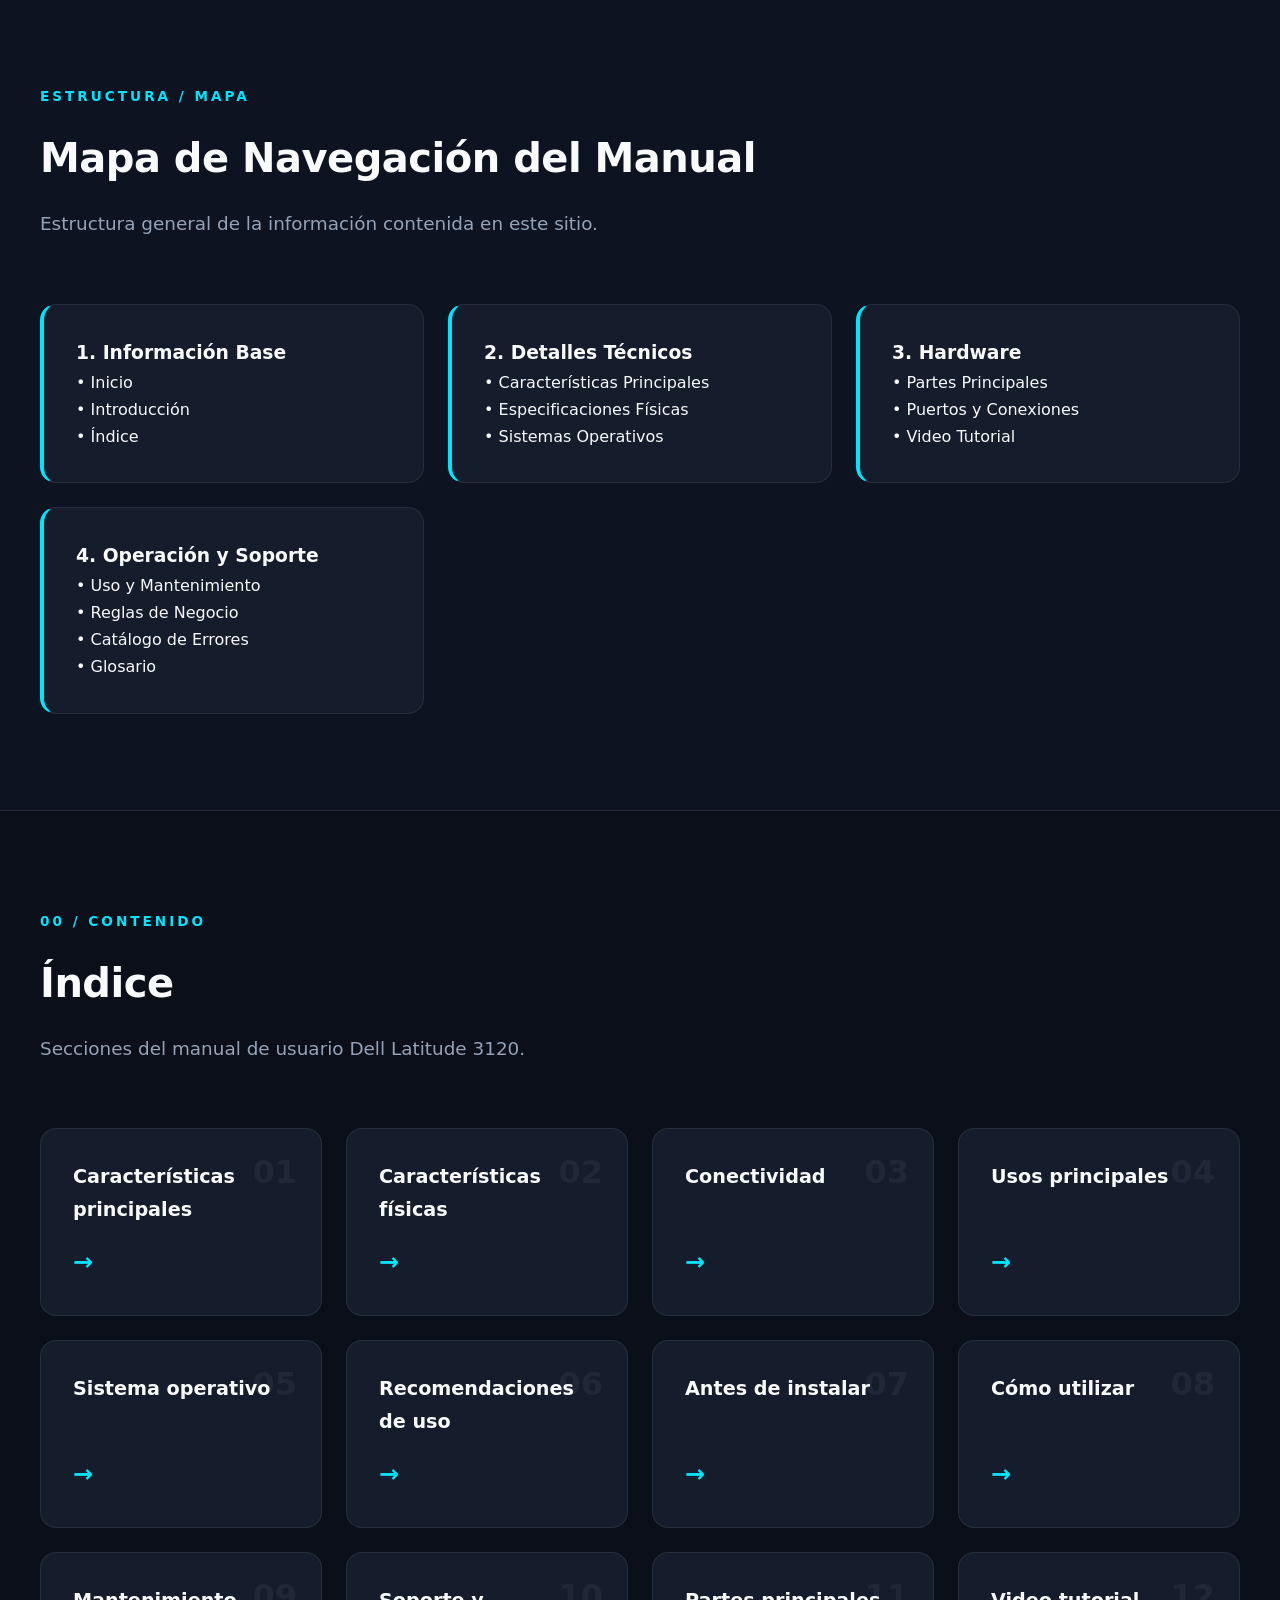
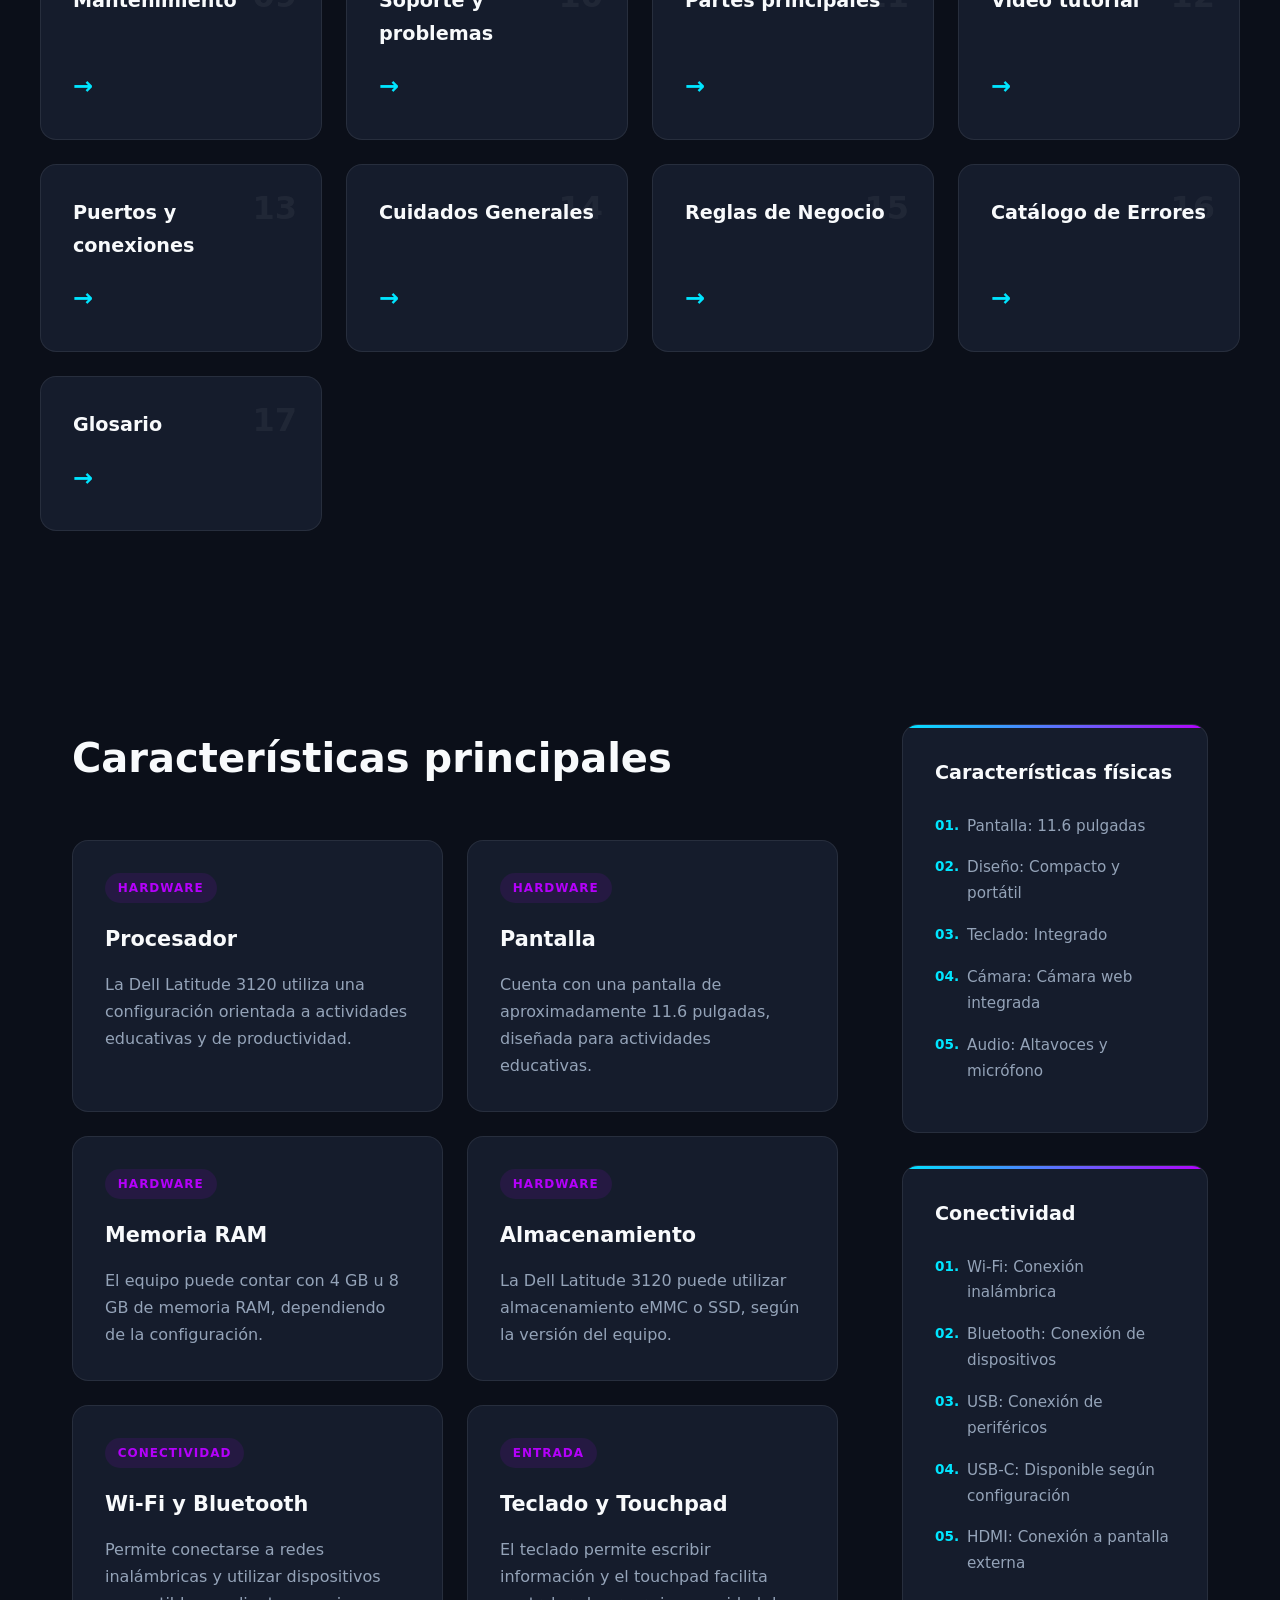
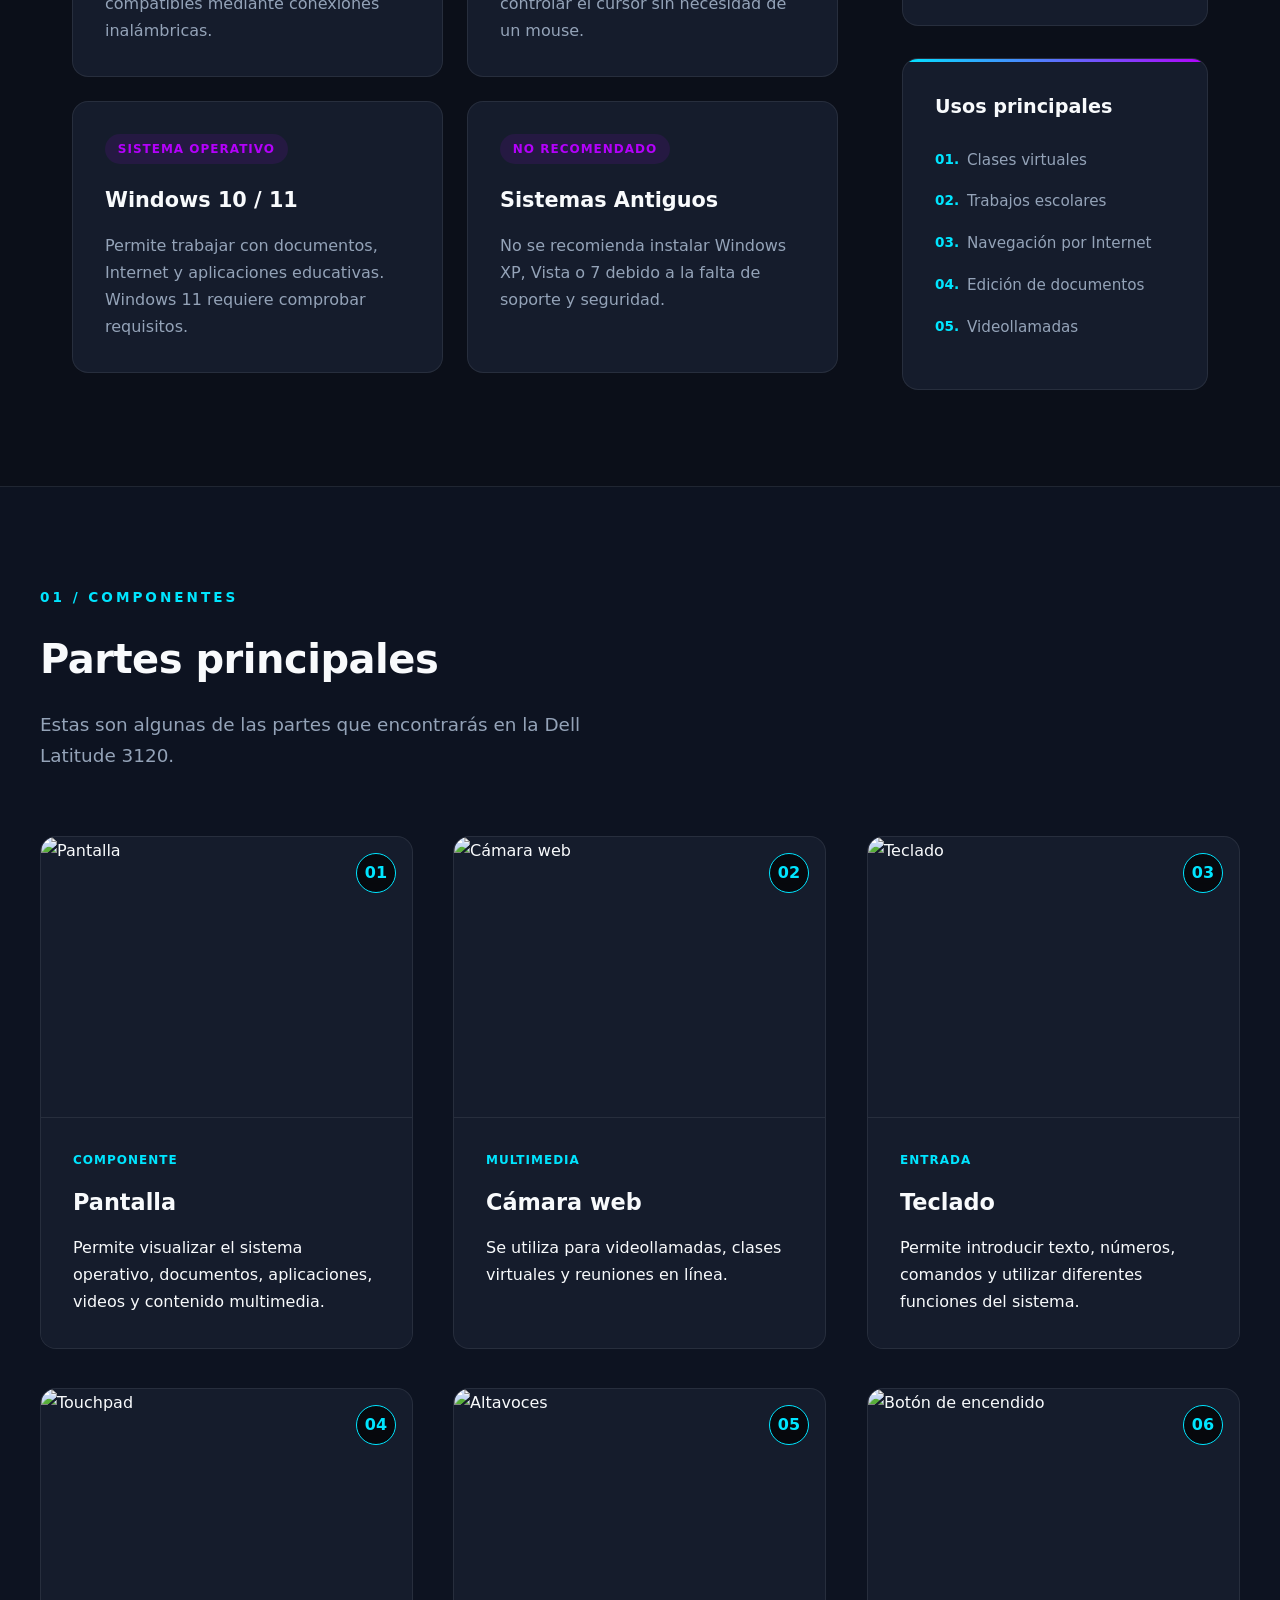
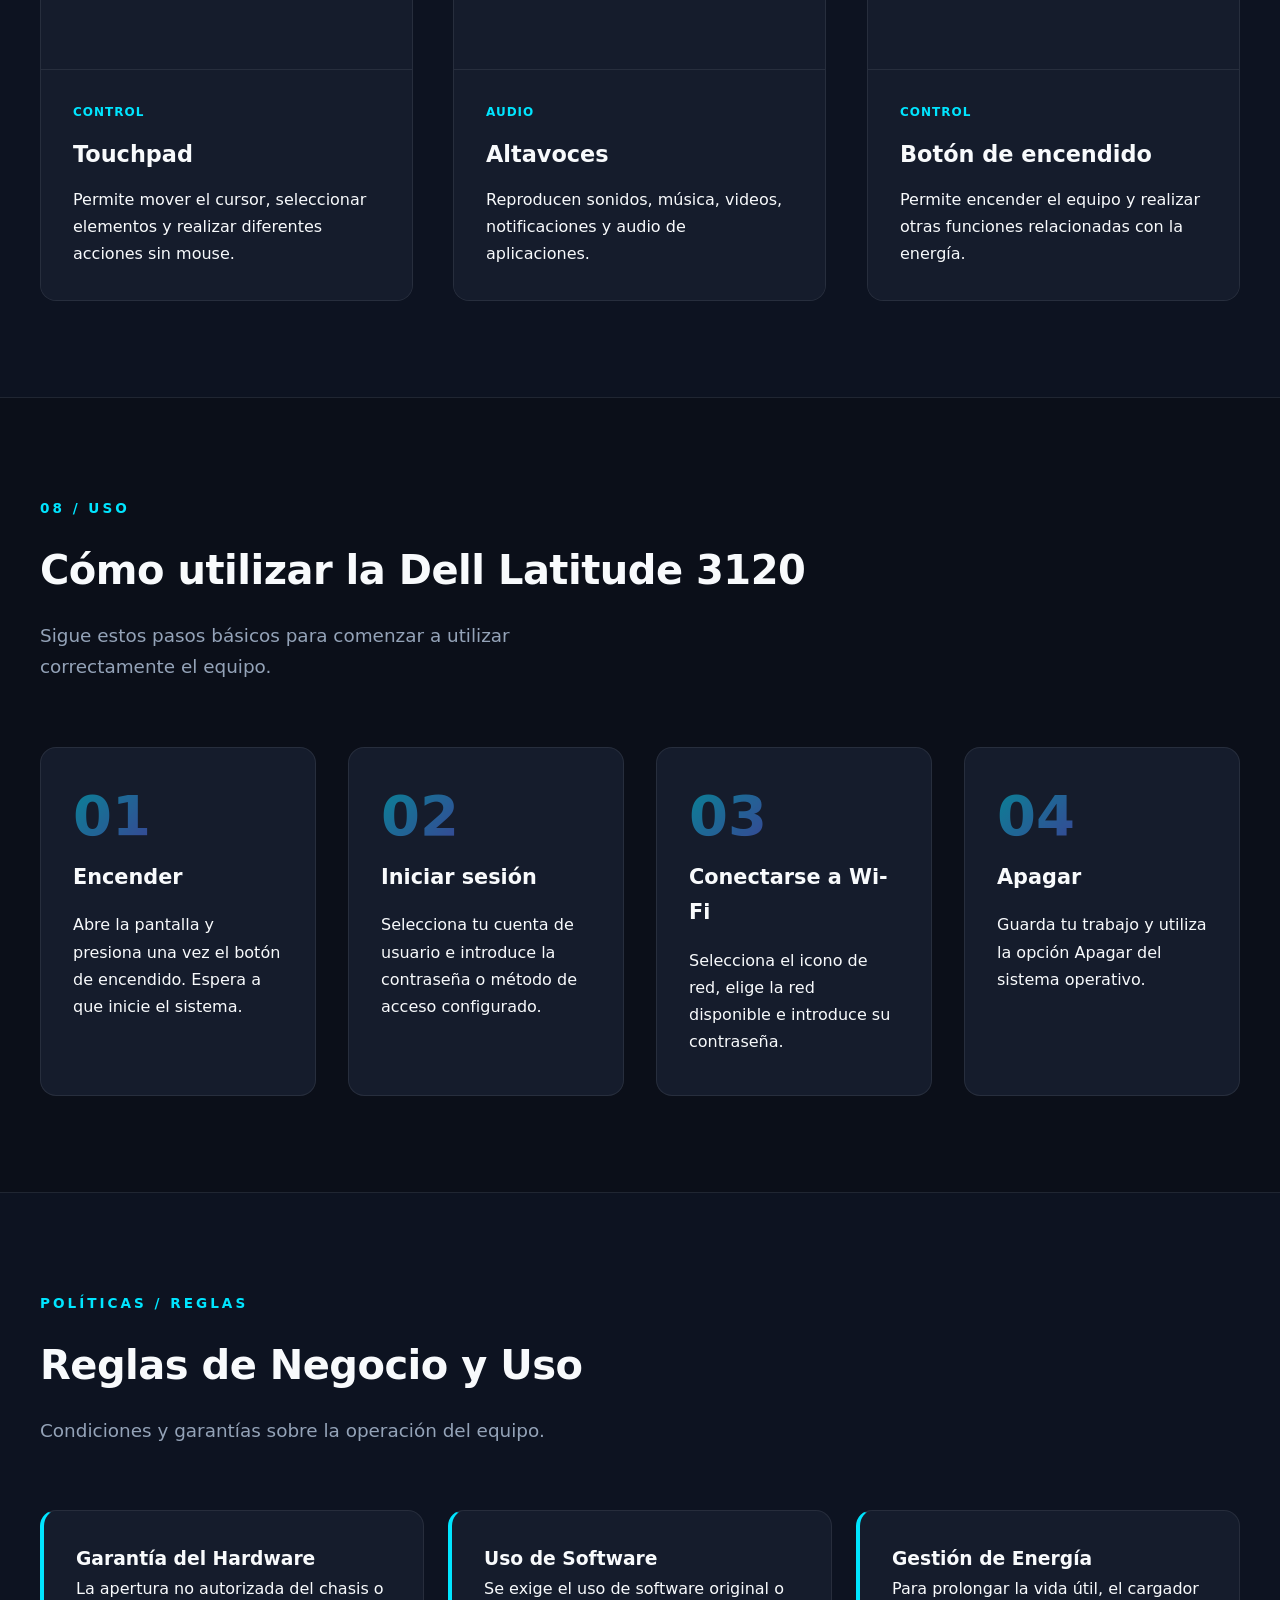
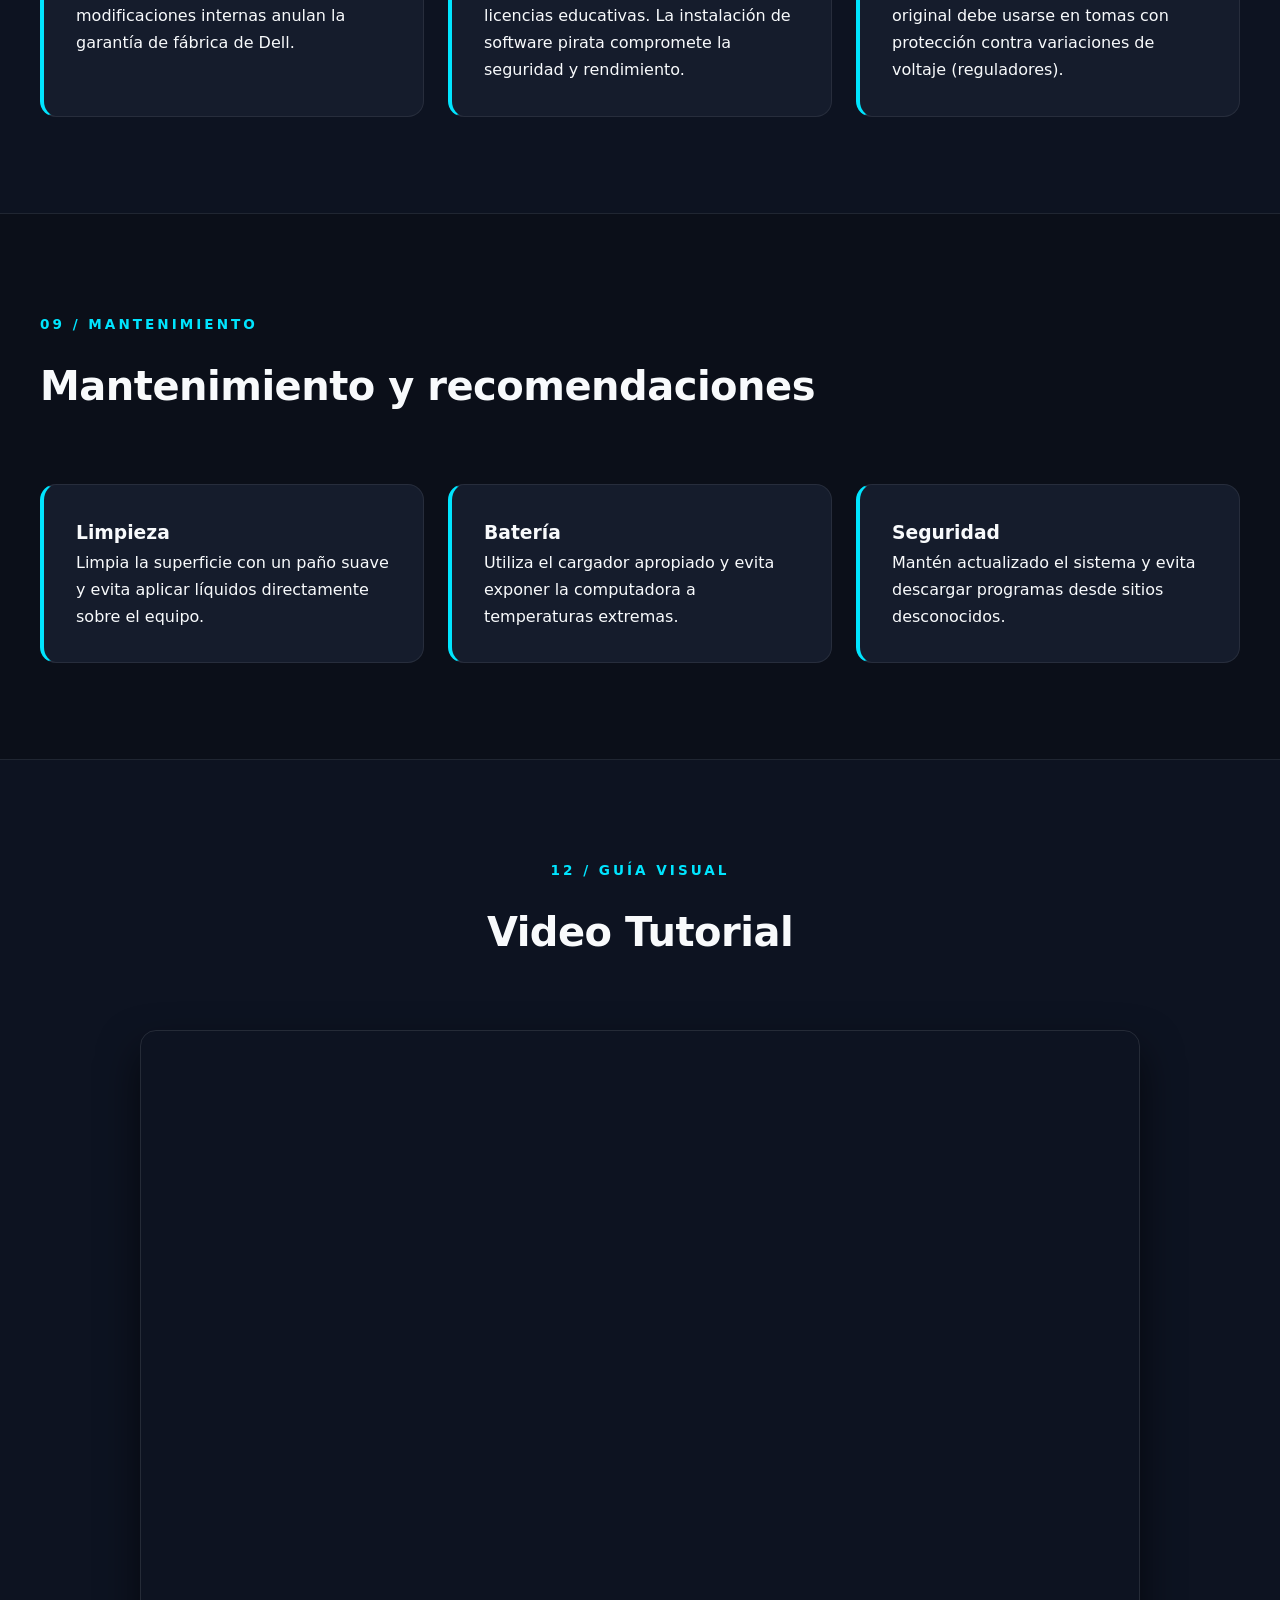
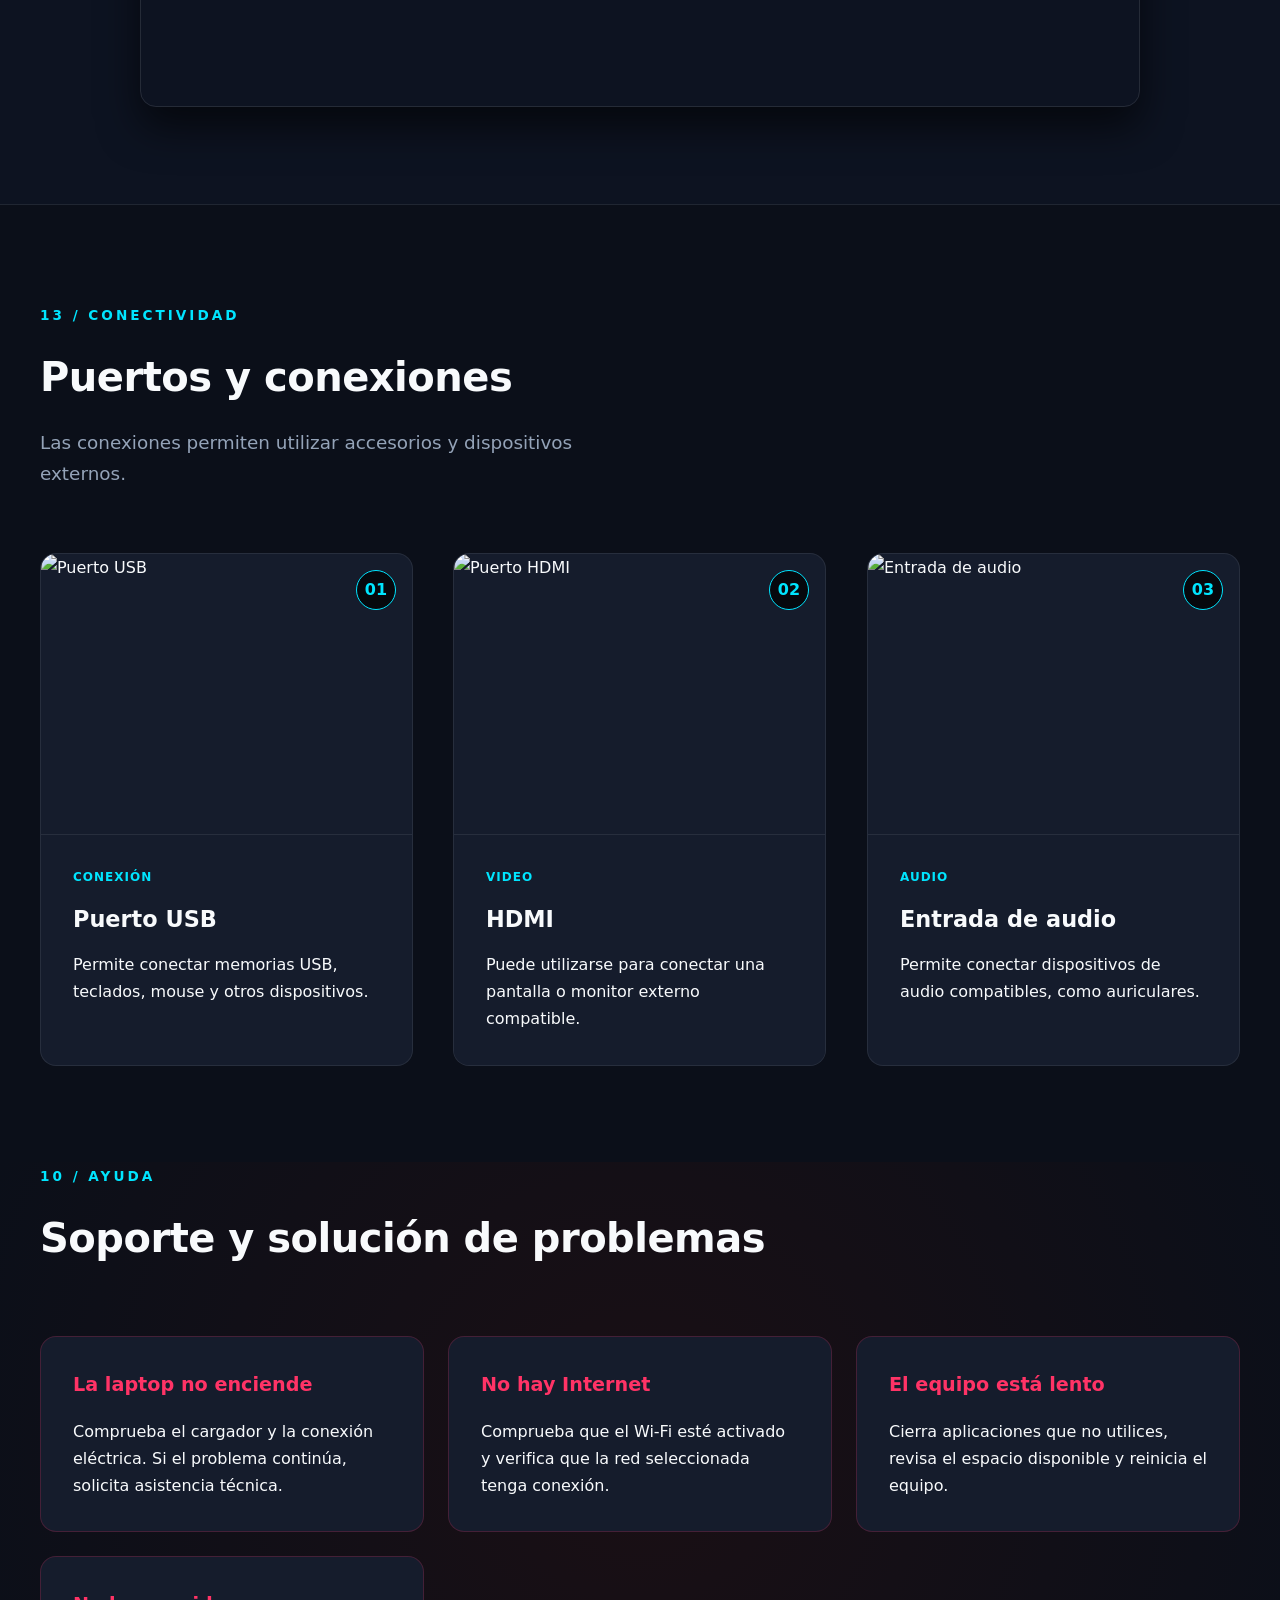
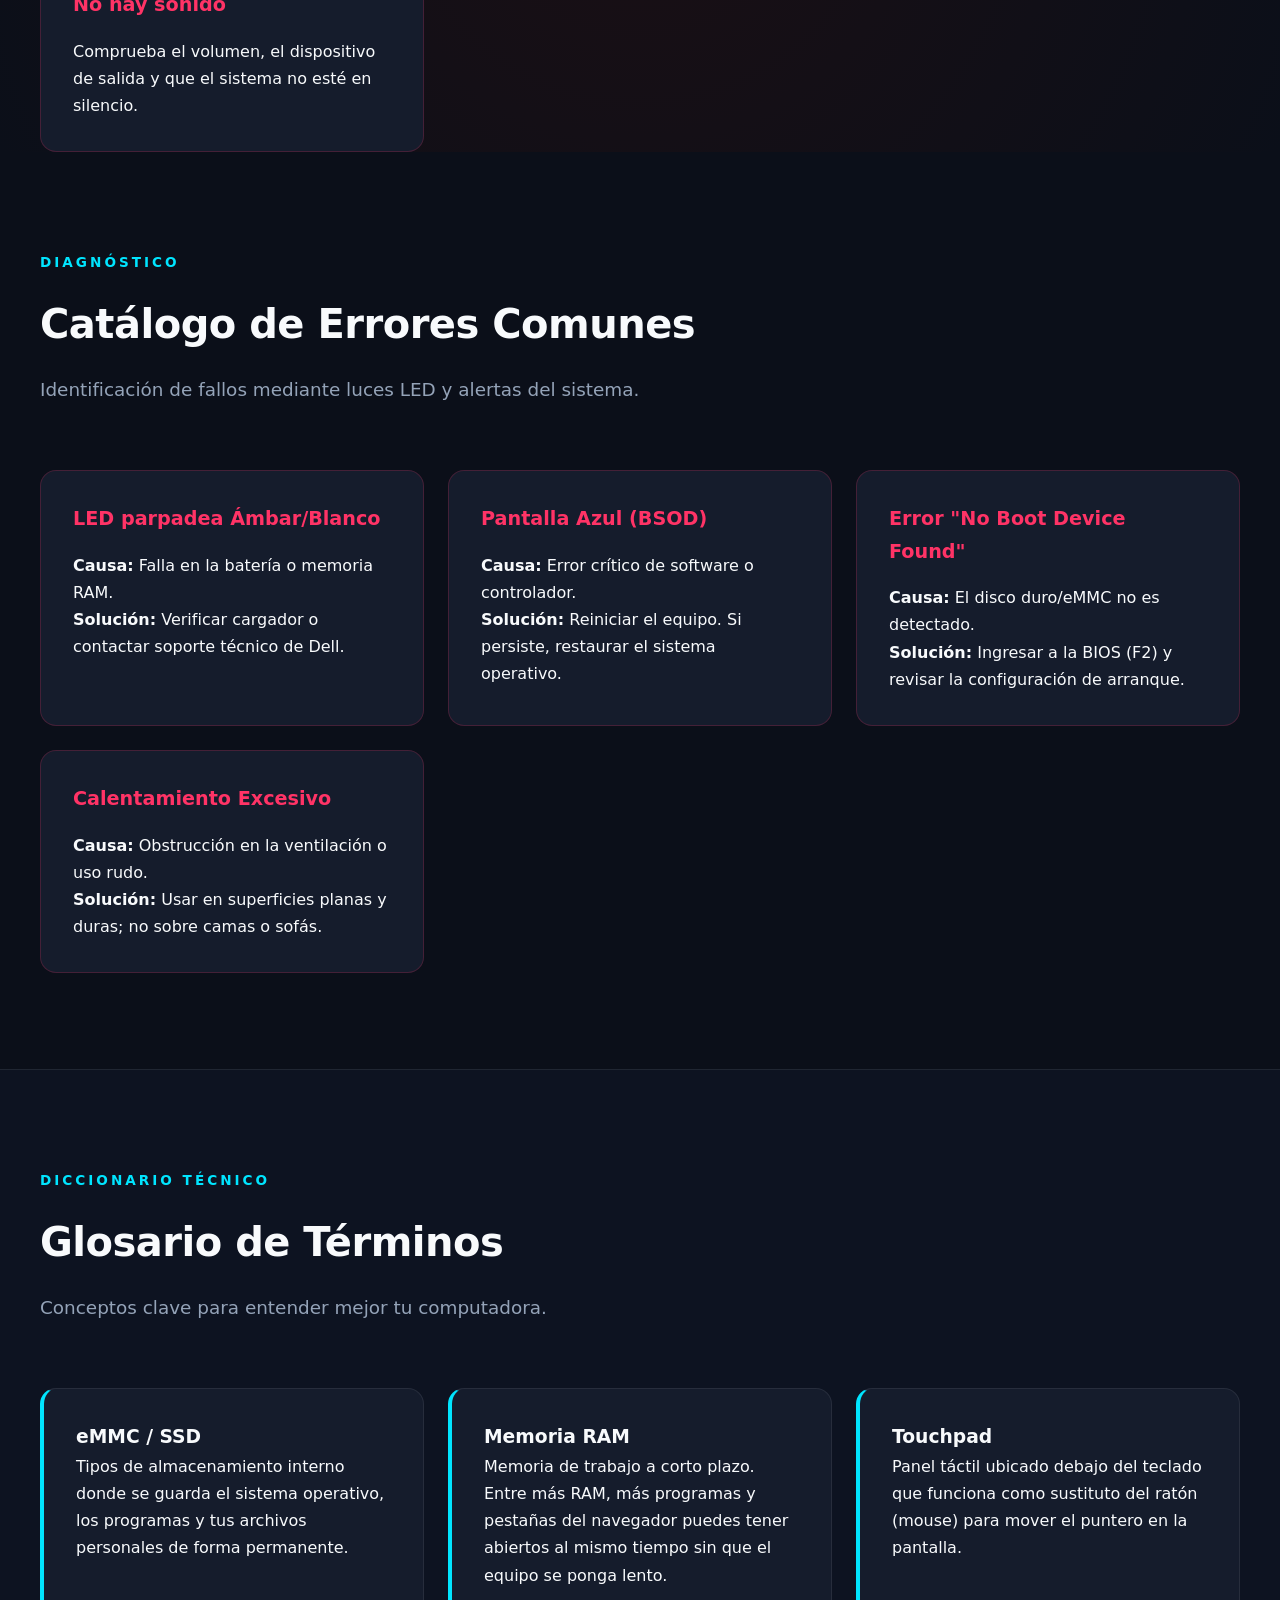
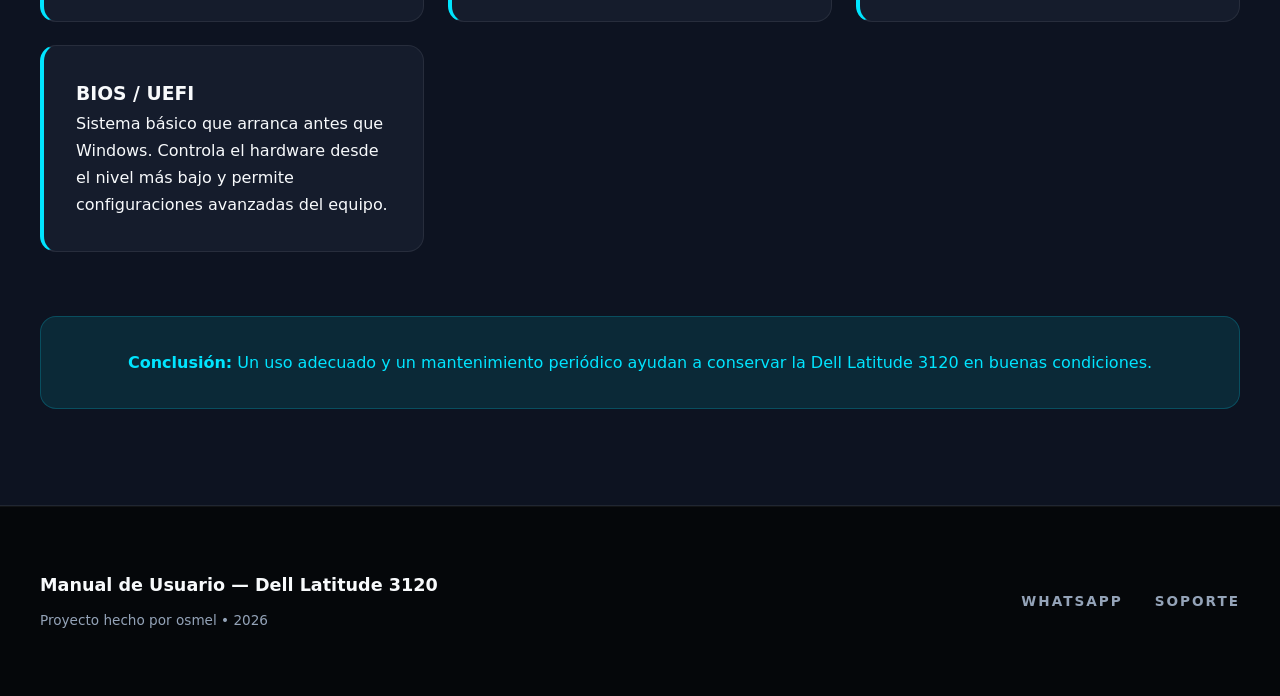
==== commit c05245cd: "nuevol" ====
--- a/index.html
+++ b/index.html
@@ -9,1626 +9,617 @@
     <link rel="stylesheet" href="index.css">
 </head>
 
-
 <body>
-
-
-
-
-
-
-
-
-
-
-
-
-
-
-
-
-
-
-
     <!-- Encabezado Principal -->
     <header class="main-header">
         <div class="header-container">
-            <a href="#inicio" class="logo">💻Dell <span>Latitude 3120💻</span></a>
+            <a href="#inicio" class="logo">💻Dell <span>Latitude 3120</span></a>
+            
+            <!-- Botón Menú Móvil -->
+            <button class="menu-toggle" id="mobile-menu" aria-label="Abrir menú">
+                <span class="bar"></span>
+                <span class="bar"></span>
+                <span class="bar"></span>
+            </button>
 
             <nav class="main-nav">
                 <ul>
                     <li><a href="#inicio">Inicio</a></li>
-               
                     <li><a href="#caracteristicas">Características</a></li>
+                    <li><a href="#partes">Partes</a></li>
                     <li><a href="#uso">Uso</a></li>
                     <li><a href="#mantenimiento">Mantenimiento</a></li>
                     <li><a href="#soporte">Soporte</a></li>
+                    <li><a href="#glosario">Glosario</a></li>
                 </ul>
             </nav>
         </div>
     </header>
 
-
     <!-- Sección Hero / Portada -->
     <section id="inicio" class="hero">
-        <div class="hero-content">
+        <div class="hero-content fade-in">
             <span class="badge">Manual de Usuario</span>
-
             <h1>Dell Latitude 3120</h1>
-
             <p>
                 Guía práctica para conocer las partes, características,
                 funcionamiento, mantenimiento y recomendaciones de uso
                 de la computadora portátil.
             </p>
-
-            <a href="#caracteristicas" class="btn">Conocer el equipo</a>
-        </div>
-    </section>
-
-
-
-
-
-
-
-
-
-
-
-
-
-
-
-
-
-
-<!-- =====================================================
-     ÍNDICE
-====================================================== -->
-
-<section id="indice" class="content-section">
-
-    <div class="content-container">
-
-        <div class="section-heading">
-            <span>00 / CONTENIDO</span>
-            <h2>Índice</h2>
-            <p>Secciones del manual de usuario Dell Latitude 3120.</p>
-        </div>
-
-        <div class="indice-cuadros">
-
-            <a href="#caracteristicas" class="cuadro-indice">
-                <span>01</span>
-                <h3>Características principales</h3>
-                <strong>→</strong>
-            </a>
-
-            <a href="#caracteristicas-fisicas" class="cuadro-indice">
-                <span>02</span>
-                <h3>Características físicas</h3>
-                <strong>→</strong>
-            </a>
-
-          
-
-            <a href="#conectividad" class="cuadro-indice">
-                <span>03</span>
-                <h3>Conectividad</h3>
-                <strong>→</strong>
-            </a>
-
-
-              <a href="#usos-principales" class="cuadro-indice">
-                <span>04</span>
-                <h3>usos principales
-                </h3>
-                <strong>→</strong>
-            </a>
-
-
-
-                <a href="#sistemas-operativos" class="cuadro-indice">
-                <span>05</span>
-                <h3>sistema operativo</h3>
-                <strong>→</strong>
-            </a>
-
-
-
-              <a href="#recomendaciones-uso" class="cuadro-indice">
-                <span>06</span>
-                <h3>Recomendaciones de uso</h3>
-                <strong>→</strong>
-            </a>
-
-
-
-
-
-         <a href="#antes-instalar" class="cuadro-indice">
-                <span>07</span>
-                <h3>Antes de instalar</h3>
-                <strong>→</strong>
-            </a>
-
-           
-  <a href="#uso" class="cuadro-indice">
-                <span>08</span>
-                <h3>Cómo utilizar la Dell Latitude 3120</h3>
-                <strong>→</strong>
-            </a>
-
-
-
-
-           <a href="#mantenimiento" class="cuadro-indice">
-                <span>09</span>
-                <h3>Mantenimiento</h3>
-                <strong>→</strong>
-            </a>
-
-             
-
-            <a href="#soporte" class="cuadro-indice">
-                <span>10</span>
-                <h3>Soporte y problemas</h3>
-                <strong>→</strong>
-            </a>
-
-
-
-
-
-
-
-
-
-
-
-
-
- 
-
-
-
-
-
-
-
-
-
-
-
-
-
-            <a href="#partes" class="cuadro-indice">
-                <span>11</span>
-                <h3>Partes principales</h3>
-                <strong>→</strong>
-            </a>
-
-
-
-            <a href="#video tutorial" class="cuadro-indice">
-                <span>12</span>
-                <h3>Video tutorial</h3>
-                <strong>→</strong>
-            </a>
-
-
-
-
-
-            <a href="#externas" class="cuadro-indice">
-                <span>13</span>
-                <h3>Puertos y conexiones</h3>
-                <strong>→</strong>
-            </a>
-
-
-
-            <a href="#puertos" class="cuadro-indice">
-                <span>14</span>
-                <h3>Identifica cada componente</h3>
-                <strong>→</strong>
-            </a>
-
-
-
-            <a href="#recomendaciones" class="cuadro-indice">
-                <span>15</span>
-                <h3>Recomendaciones</h3>
-                <strong>→</strong>
-            </a>
-
-
-        </div>
-
-    </div>
-
-</section>
-
-
-<style>
-
-/* =====================================================
-   CUADROS DEL ÍNDICE
-===================================================== */
-
-.indice-cuadros {
-    display: grid;
-    grid-template-columns: repeat(3, 1fr);
-    gap: 20px;
-    margin-top: 30px;
-}
-
-.cuadro-indice {
-    position: relative;
-    display: block;
-
-    min-height: 125px;
-    padding: 25px;
-
-    background: #1e293b;
-
-    border: 1px solid #334155;
-    border-radius: 16px;
-
-    color: #f8fafc !important;
-    text-decoration: none !important;
-
-    transition: all 0.3s ease;
-}
-
-.cuadro-indice span {
-    display: block;
-
-    margin-bottom: 12px;
-
-    color: #38bdf8 !important;
-
-    font-size: 13px;
-    font-weight: 800;
-    letter-spacing: 1px;
-}
-
-.cuadro-indice h3 {
-    margin: 0;
-    padding-right: 30px;
-
-    color: #f8fafc !important;
-
-    font-size: 17px;
-    line-height: 1.4;
-}
-
-.cuadro-indice strong {
-    position: absolute;
-
-    right: 20px;
-    bottom: 18px;
-
-    color: #38bdf8 !important;
-
-    font-size: 22px;
-    font-weight: normal;
-}
-
-/* Hover */
-
-.cuadro-indice:hover {
-    background: #26364d;
-
-    border-color: #38bdf8;
-
-    transform: translateY(-6px);
-
-    box-shadow: 0 12px 30px rgba(0,0,0,.35);
-}
-
-.cuadro-indice:hover strong {
-    transform: translateX(6px);
-}
-
-/* Evitar morado */
-
-.cuadro-indice:link,
-.cuadro-indice:visited,
-.cuadro-indice:active,
-.cuadro-indice:focus {
-    color: #f8fafc !important;
-    text-decoration: none !important;
-}
-
-/* Tablet */
-
-@media (max-width: 900px) {
-
-    .indice-cuadros {
-        grid-template-columns: repeat(2, 1fr);
-    }
-
-}
-
-/* Celular */
-
-@media (max-width: 600px) {
-
-    .indice-cuadros {
-        grid-template-columns: 1fr;
-    }
-
-}
-
-</style>
-
-
-
-
-
-
-
-
-
-
-
-
-
-
-
-
-
-
-
-
-
-
-
-
-
-
-
-
-
-
-
-
-
-
-
-
-
-    
-
-
-
-
-
-
-
-
-
-
-
-
-
+            <a href="#indice" class="btn">Conocer el equipo</a>
+        </div>
+        <div class="hero-image fade-in">
+            <img src="https://res.cloudinary.com/qhhh4s4c/image/upload/v1789364275/images.jpg" alt="Dell Latitude 3120">
+        </div>
+    </section>
+
+    <!-- INTRODUCCIÓN -->
+    <section id="introduccion" class="content-section">
+        <div class="content-container">
+            <div class="section-heading fade-in">
+                <span>00 / INTRODUCCIÓN</span>
+                <h2>Acerca de este manual</h2>
+                <p>Propósito y alcance de esta documentación técnica.</p>
+            </div>
+            <div class="articles-grid">
+                <article class="card fade-in">
+                    <div class="card-tag">Propósito</div>
+                    <h3>Objetivo del Documento</h3>
+                    <p>Proporcionar directrices claras y estructuradas sobre el hardware, software y mantenimiento de la Dell Latitude 3120 para garantizar una experiencia de usuario óptima y prolongar la vida útil del equipo.</p>
+                </article>
+                <article class="card fade-in">
+                    <div class="card-tag">Audiencia</div>
+                    <h3>¿A quién va dirigido?</h3>
+                    <p>Este manual está diseñado para estudiantes, educadores y personal administrativo que utilizan el equipo para actividades académicas, profesionales o de productividad diaria.</p>
+                </article>
+            </div>
+        </div>
+    </section>
+
+    <!-- MAPA DE NAVEGACIÓN -->
+    <section id="mapa-navegacion" class="content-section alternate">
+        <div class="content-container">
+            <div class="section-heading fade-in">
+                <span>ESTRUCTURA / MAPA</span>
+                <h2>Mapa de Navegación del Manual</h2>
+                <p>Estructura general de la información contenida en este sitio.</p>
+            </div>
+            <div class="maintenance-grid">
+                <article class="maintenance-card fade-in">
+                    <h3>1. Información Base</h3>
+                    <p>• Inicio<br>• Introducción<br>• Índice</p>
+                </article>
+                <article class="maintenance-card fade-in">
+                    <h3>2. Detalles Técnicos</h3>
+                    <p>• Características Principales<br>• Especificaciones Físicas<br>• Sistemas Operativos</p>
+                </article>
+                <article class="maintenance-card fade-in">
+                    <h3>3. Hardware</h3>
+                    <p>• Partes Principales<br>• Puertos y Conexiones<br>• Video Tutorial</p>
+                </article>
+                <article class="maintenance-card fade-in">
+                    <h3>4. Operación y Soporte</h3>
+                    <p>• Uso y Mantenimiento<br>• Reglas de Negocio<br>• Catálogo de Errores<br>• Glosario</p>
+                </article>
+            </div>
+        </div>
+    </section>
+
+    <!-- ÍNDICE -->
+    <section id="indice" class="content-section">
+        <div class="content-container">
+            <div class="section-heading fade-in">
+                <span>00 / CONTENIDO</span>
+                <h2>Índice</h2>
+                <p>Secciones del manual de usuario Dell Latitude 3120.</p>
+            </div>
+
+            <div class="indice-cuadros">
+                <a href="#caracteristicas" class="cuadro-indice fade-in">
+                    <span>01</span>
+                    <h3>Características principales</h3>
+                    <strong>→</strong>
+                </a>
+                <a href="#caracteristicas-fisicas" class="cuadro-indice fade-in">
+                    <span>02</span>
+                    <h3>Características físicas</h3>
+                    <strong>→</strong>
+                </a>
+                <a href="#conectividad" class="cuadro-indice fade-in">
+                    <span>03</span>
+                    <h3>Conectividad</h3>
+                    <strong>→</strong>
+                </a>
+                <a href="#usos-principales" class="cuadro-indice fade-in">
+                    <span>04</span>
+                    <h3>Usos principales</h3>
+                    <strong>→</strong>
+                </a>
+                <a href="#sistemas-operativos" class="cuadro-indice fade-in">
+                    <span>05</span>
+                    <h3>Sistema operativo</h3>
+                    <strong>→</strong>
+                </a>
+                <a href="#recomendaciones-uso" class="cuadro-indice fade-in">
+                    <span>06</span>
+                    <h3>Recomendaciones de uso</h3>
+                    <strong>→</strong>
+                </a>
+                <a href="#antes-instalar" class="cuadro-indice fade-in">
+                    <span>07</span>
+                    <h3>Antes de instalar</h3>
+                    <strong>→</strong>
+                </a>
+                <a href="#uso" class="cuadro-indice fade-in">
+                    <span>08</span>
+                    <h3>Cómo utilizar</h3>
+                    <strong>→</strong>
+                </a>
+                <a href="#mantenimiento" class="cuadro-indice fade-in">
+                    <span>09</span>
+                    <h3>Mantenimiento</h3>
+                    <strong>→</strong>
+                </a>
+                <a href="#soporte" class="cuadro-indice fade-in">
+                    <span>10</span>
+                    <h3>Soporte y problemas</h3>
+                    <strong>→</strong>
+                </a>
+                <a href="#partes" class="cuadro-indice fade-in">
+                    <span>11</span>
+                    <h3>Partes principales</h3>
+                    <strong>→</strong>
+                </a>
+                <a href="#video-tutorial" class="cuadro-indice fade-in">
+                    <span>12</span>
+                    <h3>Video tutorial</h3>
+                    <strong>→</strong>
+                </a>
+                <a href="#externas" class="cuadro-indice fade-in">
+                    <span>13</span>
+                    <h3>Puertos y conexiones</h3>
+                    <strong>→</strong>
+                </a>
+                <a href="#recomendaciones" class="cuadro-indice fade-in">
+                    <span>14</span>
+                    <h3>Cuidados Generales</h3>
+                    <strong>→</strong>
+                </a>
+                <a href="#reglas-negocio" class="cuadro-indice fade-in">
+                    <span>15</span>
+                    <h3>Reglas de Negocio</h3>
+                    <strong>→</strong>
+                </a>
+                <a href="#catalogo-errores" class="cuadro-indice fade-in">
+                    <span>16</span>
+                    <h3>Catálogo de Errores</h3>
+                    <strong>→</strong>
+                </a>
+                <a href="#glosario" class="cuadro-indice fade-in">
+                    <span>17</span>
+                    <h3>Glosario</h3>
+                    <strong>→</strong>
+                </a>
+            </div>
+        </div>
+    </section>
 
     <!-- Contenido Principal -->
     <main class="main-container">
-
         <!-- Contenido principal -->
         <section id="caracteristicas" class="articles-section">
-
-            <h2>Características principales</h2>
-
+            <h2 class="fade-in">Características principales</h2>
             <div class="articles-grid">
-
-                <article class="card">
+                <article class="card fade-in">
                     <div class="card-tag">Hardware</div>
                     <h3>Procesador</h3>
-                    <p>
-                        La Dell Latitude 3120 utiliza una configuración
-                        orientada a actividades educativas y de productividad.
-                    </p>
-                    <time>Equipo portátil</time>
-                </article>
-
-          <article class="card">
-                <div class="card-tag">Hardware</div>
-    <h3>Pantalla</h3>
-    <p>
-        Cuenta con una pantalla de aproximadamente 11.6 pulgadas,
-        diseñada para actividades educativas y de productividad.
-    </p>
-    <time>Pantalla</time>
-</article>
-
-              <article class="card">
-    <div class="card-tag">Hardware</div>
-    <h3>Memoria RAM</h3>
-    <p>
-        El equipo puede contar con 4 GB u 8 GB de memoria RAM,
-        dependiendo de la configuración.
-    </p>
-    <time>Memoria</time>
-</article>
-
-<article class="card">
-    <div class="card-tag">Hardware</div>
-    <h3>Almacenamiento</h3>
-    <p>
-        La Dell Latitude 3120 puede utilizar almacenamiento eMMC
-        o SSD, según la versión del equipo.
-    </p>
-    <time>Almacenamiento</time>
-</article>
-
- 
-
-
-               
-
-                <article class="card">
+                    <p>La Dell Latitude 3120 utiliza una configuración orientada a actividades educativas y de productividad.</p>
+                </article>
+                <article class="card fade-in">
+                    <div class="card-tag">Hardware</div>
+                    <h3>Pantalla</h3>
+                    <p>Cuenta con una pantalla de aproximadamente 11.6 pulgadas, diseñada para actividades educativas.</p>
+                </article>
+                <article class="card fade-in">
+                    <div class="card-tag">Hardware</div>
+                    <h3>Memoria RAM</h3>
+                    <p>El equipo puede contar con 4 GB u 8 GB de memoria RAM, dependiendo de la configuración.</p>
+                </article>
+                <article class="card fade-in">
+                    <div class="card-tag">Hardware</div>
+                    <h3>Almacenamiento</h3>
+                    <p>La Dell Latitude 3120 puede utilizar almacenamiento eMMC o SSD, según la versión del equipo.</p>
+                </article>
+                <article class="card fade-in">
                     <div class="card-tag">Conectividad</div>
                     <h3>Wi-Fi y Bluetooth</h3>
-                    <p>
-                        Permite conectarse a redes inalámbricas y utilizar
-                        dispositivos compatibles mediante conexiones inalámbricas.
-                    </p>
-                    <time>Conexiones</time>
-                </article>
-
-                <article class="card">
+                    <p>Permite conectarse a redes inalámbricas y utilizar dispositivos compatibles mediante conexiones inalámbricas.</p>
+                </article>
+                <article class="card fade-in">
                     <div class="card-tag">Entrada</div>
                     <h3>Teclado y Touchpad</h3>
-                    <p>
-                        El teclado permite escribir información y el touchpad
-                        facilita controlar el cursor sin necesidad de un mouse.
-                    </p>
-                    <time>Uso básico</time>
-                </article>
-
-                <article class="card">
-                    <div class="card-tag">Multimedia</div>
-                    <h3>Cámara y audio</h3>
-                    <p>
-                        El equipo puede utilizarse para videollamadas,
-                        clases virtuales, reuniones y reproducción de audio.
-                    </p>
-                    <time>Comunicación</time>
-                </article>
-
-                <article class="card">
-                    <div class="card-tag">Almacenamiento</div>
-                    <h3>Archivos</h3>
-                    <p>
-                        Permite guardar documentos, fotografías, aplicaciones
-                        y otros archivos en su almacenamiento interno.
-                    </p>
-                    <time>Productividad</time>
-                </article>
-
-
-  
-
-
-<article class="card">
-    <div class="card-tag">Sistema Operativo</div>
-    <h3>Windows 10</h3>
-    <p>
-        Windows 10 puede utilizarse en configuraciones compatibles
-        de la Dell Latitude 3120 y permite trabajar con documentos,
-        Internet y aplicaciones educativas.
-    </p>
-    <time>Sistema operativo</time>
-</article>
-
-<article class="card">
-    <div class="card-tag">Sistema Operativo</div>
-    <h3>Windows 11</h3>
-    <p>
-        Windows 11 puede instalarse si la configuración específica
-        del equipo cumple con los requisitos necesarios del sistema.
-    </p>
-    <time>Sistema operativo</time>
-</article>
-
-<article class="card">
-    <div class="card-tag">Sistema Operativo</div>
-    <h3>Linux</h3>
-    <p>
-        Distribuciones como Ubuntu, Linux Mint y Debian pueden ser
-        alternativas para la Dell Latitude 3120, verificando previamente
-        la compatibilidad de los controladores.
-    </p>
-    <time>Sistema alternativo</time>
-</article>
-
-<article class="card">
-    <div class="card-tag">Sistema Operativo</div>
-    <h3>ChromeOS Flex</h3>
-    <p>
-        ChromeOS Flex puede ser una alternativa para navegación,
-        aplicaciones web y actividades educativas si el hardware
-        del equipo es compatible.
-    </p>
-    <time>Sistema alternativo</time>
-</article>
-
-<article class="card">
-    <div class="card-tag">No recomendado</div>
-    <h3>Windows XP</h3>
-    <p>
-        No se recomienda instalar Windows XP debido a que es un
-        sistema operativo antiguo que ya no cuenta con soporte
-        de seguridad.
-    </p>
-    <time>Sistema antiguo</time>
-</article>
-
-<article class="card">
-    <div class="card-tag">No recomendado</div>
-    <h3>Windows Vista</h3>
-    <p>
-        No se recomienda utilizar Windows Vista porque es un sistema
-        operativo obsoleto y puede presentar problemas de compatibilidad.
-    </p>
-    <time>Sistema antiguo</time>
-</article>
-
-<article class="card">
-    <div class="card-tag">No recomendado</div>
-    <h3>Windows 7</h3>
-    <p>
-        Windows 7 no es recomendable debido a la falta de soporte
-        oficial y a posibles problemas con controladores modernos.
-    </p>
-    <time>Sistema antiguo</time>
-</article>
-
-<article class="card">
-    <div class="card-tag">No compatible oficialmente</div>
-    <h3>macOS</h3>
-    <p>
-        macOS no está diseñado oficialmente para instalarse en
-        computadoras Dell, por lo que no se recomienda utilizarlo
-        en la Latitude 3120.
-    </p>
-    <time>Sistema no recomendado</time>
-</article>
-
-<article class="card">
-    <div class="card-tag">Recomendación</div>
-    <h3>Uso educativo</h3>
-    <p>
-        La Dell Latitude 3120 está orientada principalmente a tareas
-        educativas, navegación por Internet, documentos, videollamadas
-        y actividades de productividad.
-    </p>
-    <time>Uso recomendado</time>
-</article>
-
+                    <p>El teclado permite escribir información y el touchpad facilita controlar el cursor sin necesidad de un mouse.</p>
+                </article>
+                <article class="card fade-in">
+                    <div class="card-tag">Sistema Operativo</div>
+                    <h3>Windows 10 / 11</h3>
+                    <p>Permite trabajar con documentos, Internet y aplicaciones educativas. Windows 11 requiere comprobar requisitos.</p>
+                </article>
+                <article class="card fade-in">
+                    <div class="card-tag">No recomendado</div>
+                    <h3>Sistemas Antiguos</h3>
+                    <p>No se recomienda instalar Windows XP, Vista o 7 debido a la falta de soporte y seguridad.</p>
+                </article>
             </div>
         </section>
-
 
         <!-- Barra lateral -->
         <aside class="sidebar">
-
-          
-         
-<section id="caracteristicas-fisicas">
-    <div class="widget">
-        <h3>Características físicas</h3>
-
-        <ol>
-            <li>Pantalla: 11.6 pulgadas</li>
-            <li>Diseño: Compacto y portátil</li>
-            <li>Teclado: Integrado</li>
-            <li>Cámara: Cámara web integrada</li>
-            <li>Audio: Altavoces y micrófono</li>
-        </ol>
-    </div>
-</section>
-
-
-
-<section id="conectividad"></section>
-<div class="widget">
-    <h3>Conectividad</h3>
-
-    <ol>
-        <li>Wi-Fi: Conexión inalámbrica</li>
-        <li>Bluetooth: Conexión de dispositivos</li>
-        <li>USB: Conexión de periféricos</li>
-        <li>USB-C: Disponible según configuración</li>
-        <li>HDMI: Conexión a pantalla externa</li>
-    </ol>
-</div>
-
-<section id="usos-principales"></section>
-<div class="widget">
-    <h3>Usos principales</h3>
-
-    <ol>
-        <li>Clases virtuales</li>
-        <li>Trabajos escolares</li>
-        <li>Navegación por Internet</li>
-        <li>Edición de documentos</li>
-        <li>Videollamadas</li>
-    </ol>
-</div>
-
-
-<section id="sistemas-operativos"></section>
-<div class="widget">
-    <h3>Sistemas operativos</h3>
-
-    <ol>
-        <li>Windows: Sistema principal</li>
-        <li>Windows 10: Compatible según configuración</li>
-        <li>Windows 11: Requiere comprobar requisitos</li>
-        <li>Linux: Ubuntu, Mint o Debian</li>
-        <li>ChromeOS Flex: Compatible en configuraciones admitidas</li>
-    </ol>
-</div>
-
-<section id="recomendaciones-uso"></section>
-<div class="widget">
-    <h3>Recomendaciones de uso</h3>
-
-    <ol>
-        <li>Mantener actualizado el sistema</li>
-        <li>Utilizar un antivirus confiable</li>
-        <li>Realizar copias de seguridad</li>
-
-        <li>Utilizar el cargador adecuado</li>
-         <li>Evitar líquidos cerca de la computadora</li>
-          <li>Limpiar la pantalla con cuidado</li>
-    </ol>
-</div>
-
-
-
-
-
-<section id="antes-instalar"></section>
-<div class="widget">
-    <h3>Antes de instalar un sistema</h3>
-
-    <ol>
-        <li>Realizar una copia de seguridad</li>
-        <li>Comprobar la memoria RAM</li>
-        <li>Verificar el espacio de almacenamiento</li>
-        <li>Comprobar los controladores</li>
-        <li>Verificar la compatibilidad del sistema</li>
-    </ol>
-</div>
-
+            <section id="caracteristicas-fisicas" class="widget fade-in">
+                <h3>Características físicas</h3>
+                <ol>
+                    <li>Pantalla: 11.6 pulgadas</li>
+                    <li>Diseño: Compacto y portátil</li>
+                    <li>Teclado: Integrado</li>
+                    <li>Cámara: Cámara web integrada</li>
+                    <li>Audio: Altavoces y micrófono</li>
+                </ol>
+            </section>
+            <section id="conectividad" class="widget fade-in">
+                <h3>Conectividad</h3>
+                <ol>
+                    <li>Wi-Fi: Conexión inalámbrica</li>
+                    <li>Bluetooth: Conexión de dispositivos</li>
+                    <li>USB: Conexión de periféricos</li>
+                    <li>USB-C: Disponible según configuración</li>
+                    <li>HDMI: Conexión a pantalla externa</li>
+                </ol>
+            </section>
+            <section id="usos-principales" class="widget fade-in">
+                <h3>Usos principales</h3>
+                <ol>
+                    <li>Clases virtuales</li>
+                    <li>Trabajos escolares</li>
+                    <li>Navegación por Internet</li>
+                    <li>Edición de documentos</li>
+                    <li>Videollamadas</li>
+                </ol>
+            </section>
+            
         </aside>
-
     </main>
 
+    <!-- PARTES PRINCIPALES -->
+    <section id="partes" class="content-section alternate">
+        <div class="content-container">
+            <div class="section-heading fade-in">
+                <span>01 / COMPONENTES</span>
+                <h2>Partes principales</h2>
+                <p>Estas son algunas de las partes que encontrarás en la Dell Latitude 3120.</p>
+            </div>
+
+            <div class="parts-grid">
+                <article class="part-card fade-in">
+                    <div class="part-image">
+                        <img src="https://res.cloudinary.com/qhhh4s4c/image/upload/v1788370066/pantalla.jpg" alt="Pantalla">
+                        <span class="part-number">01</span>
+                    </div>
+                    <div class="part-content">
+                        <span class="part-category">COMPONENTE</span>
+                        <h3>Pantalla</h3>
+                        <p>Permite visualizar el sistema operativo, documentos, aplicaciones, videos y contenido multimedia.</p>
+                    </div>
+                </article>
+
+                <article class="part-card fade-in">
+                    <div class="part-image">
+                        <img src="https://res.cloudinary.com/qhhh4s4c/image/upload/v1788391136/WhatsApp_Image_2026-09-02_at_11.01.17_AM.jpg" alt="Cámara web">
+                        <span class="part-number">02</span>
+                    </div>
+                    <div class="part-content">
+                        <span class="part-category">MULTIMEDIA</span>
+                        <h3>Cámara web</h3>
+                        <p>Se utiliza para videollamadas, clases virtuales y reuniones en línea.</p>
+                    </div>
+                </article>
+
+                <article class="part-card fade-in">
+                    <div class="part-image">
+                        <img src="https://res.cloudinary.com/qhhh4s4c/image/upload/v1788370066/teclado.jpg" alt="Teclado">
+                        <span class="part-number">03</span>
+                    </div>
+                    <div class="part-content">
+                        <span class="part-category">ENTRADA</span>
+                        <h3>Teclado</h3>
+                        <p>Permite introducir texto, números, comandos y utilizar diferentes funciones del sistema.</p>
+                    </div>
+                </article>
+
+                <article class="part-card fade-in">
+                    <div class="part-image">
+                        <img src="https://res.cloudinary.com/qhhh4s4c/image/upload/v1788370066/touchet.jpg" alt="Touchpad">
+                        <span class="part-number">04</span>
+                    </div>
+                    <div class="part-content">
+                        <span class="part-category">CONTROL</span>
+                        <h3>Touchpad</h3>
+                        <p>Permite mover el cursor, seleccionar elementos y realizar diferentes acciones sin mouse.</p>
+                    </div>
+                </article>
+
+                <article class="part-card fade-in">
+                    <div class="part-image">
+                        <img src="https://res.cloudinary.com/qhhh4s4c/image/upload/v1788370066/altavoces.jpg" alt="Altavoces">
+                        <span class="part-number">05</span>
+                    </div>
+                    <div class="part-content">
+                        <span class="part-category">AUDIO</span>
+                        <h3>Altavoces</h3>
+                        <p>Reproducen sonidos, música, videos, notificaciones y audio de aplicaciones.</p>
+                    </div>
+                </article>
+
+                <article class="part-card fade-in">
+                    <div class="part-image">
+                        <img src="https://res.cloudinary.com/qhhh4s4c/image/upload/v1788370066/boton_encendido.jpg" alt="Botón de encendido">
+                        <span class="part-number">06</span>
+                    </div>
+                    <div class="part-content">
+                        <span class="part-category">CONTROL</span>
+                        <h3>Botón de encendido</h3>
+                        <p>Permite encender el equipo y realizar otras funciones relacionadas con la energía.</p>
+                    </div>
+                </article>
+            </div>
+        </div>
+    </section>
 
     <!-- Uso de la laptop -->
     <section id="uso" class="content-section">
-
-        <div class="content-container">
-
-            <h2>Cómo utilizar la Dell Latitude 3120</h2>
-
-            <p class="section-intro">
-                Sigue estos pasos básicos para comenzar a utilizar
-                correctamente el equipo.
-            </p>
-
+        <div class="content-container">
+            <div class="section-heading fade-in">
+                <span>08 / USO</span>
+                <h2>Cómo utilizar la Dell Latitude 3120</h2>
+                <p>Sigue estos pasos básicos para comenzar a utilizar correctamente el equipo.</p>
+            </div>
             <div class="steps-grid">
-
-                <article class="step-card">
+                <article class="step-card fade-in">
                     <span>01</span>
                     <h3>Encender</h3>
-                    <p>
-                        Abre la pantalla y presiona una vez el botón
-                        de encendido. Espera a que inicie el sistema.
-                    </p>
-                </article>
-
-                <article class="step-card">
+                    <p>Abre la pantalla y presiona una vez el botón de encendido. Espera a que inicie el sistema.</p>
+                </article>
+                <article class="step-card fade-in">
                     <span>02</span>
                     <h3>Iniciar sesión</h3>
-                    <p>
-                        Selecciona tu cuenta de usuario e introduce
-                        la contraseña o método de acceso configurado.
-                    </p>
-                </article>
-
-                <article class="step-card">
+                    <p>Selecciona tu cuenta de usuario e introduce la contraseña o método de acceso configurado.</p>
+                </article>
+                <article class="step-card fade-in">
                     <span>03</span>
                     <h3>Conectarse a Wi-Fi</h3>
-                    <p>
-                        Selecciona el icono de red, elige la red
-                        disponible e introduce su contraseña.
-                    </p>
-                </article>
-
-                <article class="step-card">
+                    <p>Selecciona el icono de red, elige la red disponible e introduce su contraseña.</p>
+                </article>
+                <article class="step-card fade-in">
                     <span>04</span>
                     <h3>Apagar</h3>
-                    <p>
-                        Guarda tu trabajo y utiliza la opción
-                        Apagar del sistema operativo.
-                    </p>
-                </article>
-
-            </div>
-
-        </div>
-
-    </section>
-
-
-
-
-
-</section>
-
-
-
-
-
-
-
-
-
+                    <p>Guarda tu trabajo y utiliza la opción Apagar del sistema operativo.</p>
+                </article>
+            </div>
+        </div>
+    </section>
+
+    <!-- REGLAS DE NEGOCIO -->
+    <section id="reglas-negocio" class="content-section alternate">
+        <div class="content-container">
+            <div class="section-heading fade-in">
+                <span>POLÍTICAS / REGLAS</span>
+                <h2>Reglas de Negocio y Uso</h2>
+                <p>Condiciones y garantías sobre la operación del equipo.</p>
+            </div>
+            <div class="maintenance-grid">
+                <article class="maintenance-card fade-in">
+                    <h3>Garantía del Hardware</h3>
+                    <p>La apertura no autorizada del chasis o modificaciones internas anulan la garantía de fábrica de Dell.</p>
+                </article>
+                <article class="maintenance-card fade-in">
+                    <h3>Uso de Software</h3>
+                    <p>Se exige el uso de software original o licencias educativas. La instalación de software pirata compromete la seguridad y rendimiento.</p>
+                </article>
+                <article class="maintenance-card fade-in">
+                    <h3>Gestión de Energía</h3>
+                    <p>Para prolongar la vida útil, el cargador original debe usarse en tomas con protección contra variaciones de voltaje (reguladores).</p>
+                </article>
+            </div>
+        </div>
+    </section>
 
     <!-- Mantenimiento -->
-    <section id="mantenimiento" class="content-section alternate">
-
-        <div class="content-container">
-
-            <h2>Mantenimiento y recomendaciones</h2>
-
+    <section id="mantenimiento" class="content-section">
+        <div class="content-container">
+            <div class="section-heading fade-in">
+                <span>09 / MANTENIMIENTO</span>
+                <h2>Mantenimiento y recomendaciones</h2>
+            </div>
             <div class="maintenance-grid">
-
-                <article class="maintenance-card">
+                <article class="maintenance-card fade-in">
                     <h3>Limpieza</h3>
-                    <p>
-                        Limpia la superficie con un paño suave y evita
-                        aplicar líquidos directamente sobre el equipo.
-                    </p>
-                </article>
-
-                <article class="maintenance-card">
+                    <p>Limpia la superficie con un paño suave y evita aplicar líquidos directamente sobre el equipo.</p>
+                </article>
+                <article class="maintenance-card fade-in">
                     <h3>Batería</h3>
-                    <p>
-                        Utiliza el cargador apropiado y evita exponer
-                        la computadora a temperaturas extremas.
-                    </p>
-                </article>
-
-               
-
-                <article class="maintenance-card">
+                    <p>Utiliza el cargador apropiado y evita exponer la computadora a temperaturas extremas.</p>
+                </article>
+                <article class="maintenance-card fade-in">
                     <h3>Seguridad</h3>
-                    <p>
-                        Mantén actualizado el sistema y evita descargar
-                        programas desde sitios desconocidos.
-                    </p>
-                </article>
-
-            </div>
-
-        </div>
-
-    </section>
-
+                    <p>Mantén actualizado el sistema y evita descargar programas desde sitios desconocidos.</p>
+                </article>
+            </div>
+        </div>
+    </section>
+
+    <!-- VIDEO TUTORIAL -->
+    <section id="video-tutorial" class="content-section alternate video-section">
+        <div class="content-container fade-in" style="text-align: center;">
+            <div class="section-heading">
+                <span>12 / GUÍA VISUAL</span>
+                <h2>Video Tutorial</h2>
+            </div>
+            <div class="youtube-box">
+                <iframe src="https://www.youtube.com/embed/dreu06G3D_0" title="Video tutorial Dell Latitude 3120" frameborder="0" allow="accelerometer; autoplay; clipboard-write; encrypted-media; gyroscope; picture-in-picture; web-share" allowfullscreen></iframe>
+            </div>
+        </div>
+    </section>
+
+    <!-- PUERTOS -->
+    <section id="externas" class="content-section">
+        <div class="content-container">
+            <div class="section-heading fade-in">
+                <span>13 / CONECTIVIDAD</span>
+                <h2>Puertos y conexiones</h2>
+                <p>Las conexiones permiten utilizar accesorios y dispositivos externos.</p>
+            </div>
+            <div class="parts-grid">
+                <article class="part-card fade-in">
+                    <div class="part-image">
+                        <img src="https://res.cloudinary.com/qhhh4s4c/image/upload/v1788370066/puesrtos_USB.jpg" alt="Puerto USB">
+                        <span class="part-number">01</span>
+                    </div>
+                    <div class="part-content">
+                        <span class="part-category">CONEXIÓN</span>
+                        <h3>Puerto USB</h3>
+                        <p>Permite conectar memorias USB, teclados, mouse y otros dispositivos.</p>
+                    </div>
+                </article>
+                <article class="part-card fade-in">
+                    <div class="part-image">
+                        <img src="https://res.cloudinary.com/qhhh4s4c/image/upload/v1788370065/HDMI.jpg" alt="Puerto HDMI">
+                        <span class="part-number">02</span>
+                    </div>
+                    <div class="part-content">
+                        <span class="part-category">VIDEO</span>
+                        <h3>HDMI</h3>
+                        <p>Puede utilizarse para conectar una pantalla o monitor externo compatible.</p>
+                    </div>
+                </article>
+                <article class="part-card fade-in">
+                    <div class="part-image">
+                        <img src="https://res.cloudinary.com/qhhh4s4c/image/upload/v1788370066/puesrtos_USB.jpg" alt="Entrada de audio">
+                        <span class="part-number">03</span>
+                    </div>
+                    <div class="part-content">
+                        <span class="part-category">AUDIO</span>
+                        <h3>Entrada de audio</h3>
+                        <p>Permite conectar dispositivos de audio compatibles, como auriculares.</p>
+                    </div>
+                </article>
+            </div>
+        </div>
+    </section>
 
     <!-- Soporte -->
-    <section id="soporte" class="support-section">
-
-        <div class="content-container">
-
-            <h2>Soporte y solución de problemas</h2>
-
+    <section id="soporte" class="support-section alternate">
+        <div class="content-container">
+            <div class="section-heading fade-in">
+                <span>10 / AYUDA</span>
+                <h2>Soporte y solución de problemas</h2>
+            </div>
             <div class="support-grid">
-
-                <article>
+                <article class="fade-in">
                     <h3>La laptop no enciende</h3>
-                    <p>
-                        Comprueba el cargador y la conexión eléctrica.
-                        Si el problema continúa, solicita asistencia técnica.
-                    </p>
-                </article>
-
-                <article>
+                    <p>Comprueba el cargador y la conexión eléctrica. Si el problema continúa, solicita asistencia técnica.</p>
+                </article>
+                <article class="fade-in">
                     <h3>No hay Internet</h3>
-                    <p>
-                        Comprueba que el Wi-Fi esté activado y verifica
-                        que la red seleccionada tenga conexión.
-                    </p>
-                </article>
-
-                <article>
+                    <p>Comprueba que el Wi-Fi esté activado y verifica que la red seleccionada tenga conexión.</p>
+                </article>
+                <article class="fade-in">
                     <h3>El equipo está lento</h3>
-                    <p>
-                        Cierra aplicaciones que no utilices, revisa el
-                        espacio disponible y reinicia el equipo.
-                    </p>
-                </article>
-
-                <article>
+                    <p>Cierra aplicaciones que no utilices, revisa el espacio disponible y reinicia el equipo.</p>
+                </article>
+                <article class="fade-in">
                     <h3>No hay sonido</h3>
-                    <p>
-                        Comprueba el volumen, el dispositivo de salida
-                        y que el sistema no esté en silencio.
-                    </p>
-                </article>
-
-            </div>
-
-            <div class="final-note">
-                <strong>Conclusión:</strong>
-                Un uso adecuado y un mantenimiento periódico ayudan a
-                conservar la Dell Latitude 3120 en buenas condiciones.
-            </div>
-
-        </div>
-
-    </section>
-
-
-
-</body>
-</html>
-
-
-
-
-
-
-
-
-
-
-
-
-
-
-
-
-
-
-
-
-
-
-<!DOCTYPE html>
-<html lang="es">
-
-<head>
-    <meta charset="UTF-8">
-    <meta name="viewport" content="width=device-width, initial-scale=1.0">
-
-    <meta name="description"
-        content="Partes y componentes de la Dell Latitude 3120">
-
-    <title>💻Dell Latitude 3120 | Partes del equipo</title>
-
-    <link rel="stylesheet" href="index.css">
-</head>
-
-<body>
-
-    <!-- =====================================================
-         ENCABEZADO
-    ====================================================== -->
-
-    <header class="main-header">
-
-        <div class="header-container">
-
-            <a href="index.html" class="logo">
-                💻Dell <span>Latitude 3120💻</span>
-            </a>
-
-            <nav class="main-nav">
-
-                <ul>
-
-                    <li>
-                        <a href="index.html">
-                            Inicio
-                        </a>
-                    </li>
-
-                    <li>
-                        <a href="#partes">
-                            Partes
-                        </a>
-                    </li>
-
-                    <li>
-                        <a href="#externas">
-                            Externas
-                        </a>
-                    </li>
-
-                    <li>
-                        <a href="#puertos">
-                            Puertos
-                        </a>
-                    </li>
-
-                    <li>
-                        <a href="#recomendaciones">
-                            Cuidados
-                        </a>
-                    </li>
-
-                </ul>
-
-            </nav>
-
-        </div>
-
-    </header>
-
-
-    <!-- =====================================================
-         HERO
-    ====================================================== -->
-
-    <section class="hero">
-
-        <div class="hero-content">
-
-            <span class="badge">
-                MANUAL DE USUARIO
-            </span>
-
-            <h1>
-                Partes de la
-                <span>Dell Latitude 3120</span>
-            </h1>
-
-            <p>
-                Conoce las principales partes, componentes,
-                controles y conexiones de la computadora portátil.
-            </p>
-
-            <a href="index.html" class="btn">
-                ← Volver al manual
-            </a>
-
-        </div>
-
-
-        <div class="hero-image">
-
-            <img
-                src="img/dell-latitude-3120.png"
-                alt="Dell Latitude 3120">
-
-        </div>
-
-    </section>
-
-
-    <!-- =====================================================
-         PARTES PRINCIPALES
-    ====================================================== -->
-
-    <section id="partes" class="content-section">
-
-        <div class="content-container">
-
-            <div class="section-heading">
-
-                <span>
-                    01 / COMPONENTES
-                </span>
-
-                <h2>
-                    Partes principales
-                </h2>
-
-                <p>
-                    Estas son algunas de las partes que encontrarás
-                    en la Dell Latitude 3120.
-                </p>
-
-            </div>
-
-
-            <div class="parts-grid">
-
-
-                <!-- PANTALLA -->
-
-                <article class="part-card">
-
-                    <div class="part-image">
-
-                        <img
-                            src="https://res.cloudinary.com/qhhh4s4c/image/upload/v1788370066/pantalla.jpg"
-                            alt="Pantalla Dell Latitude 3120">
-
-                        <span class="part-number">
-                            01
-                        </span>
-
-                    </div>
-
-                    <div class="part-content">
-
-                        <span class="part-category">
-                            COMPONENTE
-                        </span>
-
-                        <h3>
-                            Pantalla
-                        </h3>
-
-                        <p>
-                            Permite visualizar el sistema operativo,
-                            documentos, aplicaciones, videos y
-                            contenido multimedia.
-                        </p>
-
-                    </div>
-
-                </article>
-
-
-                <!-- CÁMARA -->
-
-                <article class="part-card">
-
-                    <div class="part-image">
-
-                        <img
-                            src="https://res.cloudinary.com/qhhh4s4c/image/upload/v1788391136/WhatsApp_Image_2026-09-02_at_11.01.17_AM.jpg"
-                            alt="Cámara web">
-
-                        <span class="part-number">
-                            02
-                        </span>
-
-                    </div>
-
-                    <div class="part-content">
-
-                        <span class="part-category">
-                            MULTIMEDIA
-                        </span>
-
-                        <h3>
-                            Cámara web
-                        </h3>
-
-                        <p>
-                            Se utiliza para videollamadas,
-                            clases virtuales y reuniones en línea.
-                        </p>
-
-                    </div>
-
-                </article>
-
-
-                <!-- TECLADO -->
-
-                <article class="part-card">
-
-                    <div class="part-image">
-
-  
-        <img
-            src="https://res.cloudinary.com/qhhh4s4c/image/upload/v1788370066/teclado.jpg">
-    </a>
-
-    <span class="part-number">
-        03
-    </span>
-
-</div>
-                    <div class="part-content">
-
-                        <span class="part-category">
-                            ENTRADA
-                        </span>
-
-                        <h3>
-                            Teclado
-                        </h3>
-
-                        <p>
-                            Permite introducir texto, números,
-                            comandos y utilizar diferentes
-                            funciones del sistema.
-                        </p>
-
-                    </div>
-
-                </article>
-
-
-                <!-- TOUCHPAD -->
-
-                <article class="part-card">
-
-                    <div class="part-image">
-
-                        <img
-                            src="https://res.cloudinary.com/qhhh4s4c/image/upload/v1788370066/touchet.jpg"
-                            alt="Touchpad">
-
-                        <span class="part-number">
-                            04
-                        </span>
-
-                    </div>
-
-                    <div class="part-content">
-
-                        <span class="part-category">
-                            CONTROL
-                        </span>
-
-                        <h3>
-                            Touchpad
-                        </h3>
-
-                        <p>
-                            Permite mover el cursor, seleccionar
-                            elementos y realizar diferentes
-                            acciones sin utilizar un mouse.
-                        </p>
-
-                    </div>
-
-                </article>
-
-
-                <!-- ALTAVOCES -->
-
-                <article class="part-card">
-
-                    <div class="part-image">
-
-                        <img
-                            src="https://res.cloudinary.com/qhhh4s4c/image/upload/v1788370066/altavoces.jpg"
-                            alt="Altavoces">
-
-                        <span class="part-number">
-                            05
-                        </span>
-
-                    </div>
-
-                    <div class="part-content">
-
-                        <span class="part-category">
-                            AUDIO
-                        </span>
-
-                        <h3>
-                            Altavoces
-                        </h3>
-
-                        <p>
-                            Reproducen sonidos, música, videos,
-                            notificaciones y audio de aplicaciones.
-                        </p>
-
-                    </div>
-
-                </article>
-
-
-                <!-- BOTÓN DE ENCENDIDO -->
-
-                <article class="part-card">
-
-                    <div class="part-image">
-
-                        <img
-                            src="https://res.cloudinary.com/qhhh4s4c/image/upload/v1788370066/boton_encendido.jpg"
-                            alt="Botón de encendido">
-
-                        <span class="part-number">
-                            06
-                        </span>
-
-                    </div>
-
-                    <div class="part-content">
-
-                        <span class="part-category">
-                            CONTROL
-                        </span>
-
-                        <h3>
-                            Botón de encendido
-                        </h3>
-
-                        <p>
-                            Permite encender el equipo y, dependiendo
-                            de la configuración, realizar otras
-                            funciones relacionadas con la energía.
-                        </p>
-
-                    </div>
-
-                </article>
-
-            </div>
-
-        </div>
-
-    </section>
-
-
-
-
-
-<section id="video tutorial"></section>
-    <h3>
-    VIDEO TUTORIAL
-     </h3>
-
-<div class="youtube-box">
-
-    <iframe
-        src="https://www.youtube.com/embed/dreu06G3D_0"
-        title="Video tutorial Dell Latitude 3120"
-        frameborder="0"
-        allow="accelerometer; autoplay; clipboard-write; encrypted-media; gyroscope; picture-in-picture; web-share"
-        allowfullscreen>
-    </iframe>
-
-</div>
-
-
-
-
-
-
-
-
-
-
-
-
-
-
-    <!-- =====================================================
-         PUERTOS
-    ====================================================== -->
-
-    <section id="puertos" class="content-section alternate">
-
-        <div class="content-container">
-
-            <div class="section-heading">
-
-                <span>
-                    01 / CONECTIVIDAD
-                </span>
-
-                <h2>
-                    Puertos y conexiones
-                </h2>
-
-                <p>
-                    Las conexiones permiten utilizar accesorios
-                    y dispositivos externos.
-                </p>
-
-            </div>
-
-
-            <div class="parts-grid">
-
-
-                <article class="part-card">
-
-                    <div class="part-image">
-
-                        <img class="imagenesalgo"
-                            src="https://res.cloudinary.com/qhhh4s4c/image/upload/v1788370066/puesrtos_USB.jpg"
-                            alt="Puerto USB">
-
-                        <span class="part-number">
-                            01
-                        </span>
-
-                    </div>
-
-                    <div class="part-content">
-
-                        <span class="part-category">
-                            CONEXIÓN
-                        </span>
-
-                        <h3>
-                            Puerto USB
-                        </h3>
-
-                        <p>
-                            Permite conectar memorias USB,
-                            teclados, mouse y otros dispositivos.
-                        </p>
-
-                    </div>
-
-                </article>
-
-
-
-                <article class="part-card">
-
-                    <div class="part-image">
-
-                        <img
-                            src="https://res.cloudinary.com/qhhh4s4c/image/upload/v1788370065/HDMI.jpg"
-                            alt="Puerto HDMI">
-
-                        <span class="part-number">
-                            02
-                        </span>
-
-                    </div>
-
-                    <div class="part-content">
-
-                        <span class="part-category">
-                            VIDEO
-                        </span>
-
-                        <h3>
-                            HDMI
-                        </h3>
-
-                        <p>
-                            Puede utilizarse para conectar
-                            una pantalla o monitor externo
-                            compatible.
-                        </p>
-
-                    </div>
-
-                </article>
-
-
-                <article class="part-card">
-
-                    <div class="part-image">
-
-                        <img
-                            src="https://res.cloudinary.com/qhhh4s4c/image/upload/v1788370066/puesrtos_USB.jpg"
-                            alt="Entrada de audio">
-
-                        <span class="part-number">
-                            03
-                        </span>
-
-                    </div>
-
-                    <div class="part-content">
-
-                        <span class="part-category">
-                            AUDIO
-                        </span>
-
-                        <h3>
-                            Entrada de audio
-                        </h3>
-
-                        <p>
-                            Permite conectar dispositivos de audio
-                            compatibles, como auriculares.
-                        </p>
-
-                    </div>
-
-                </article>
-
-            </div>
-
-        </div>
-
-    </section>
-
-
-    <!-- =====================================================
-         PARTE INFERIOR
-    ====================================================== -->
-
-    <section id="externas" class="info-section">
-
-        <div class="content-container">
-
-            <div class="info-box">
-
-                <div>
-
-                    <span>
-                        0 / INFORMACIÓN
-                    </span>
-
-                    <h2>
-                        Identifica cada componente
-                    </h2>
-
-                    <p>
-                        Conocer las partes de la computadora facilita
-                        su utilización, mantenimiento y conexión
-                        de dispositivos externos.
-                    </p>
-
-                </div>
-
-                <div class="info-icon">
-                    DELL
-                </div>
-
-            </div>
-
-        </div>
-
-    </section>
-
-
-    <!-- =====================================================
-         RECOMENDACIONES
-    ====================================================== -->
-
-    <section id="recomendaciones" class="content-section">
-
-        <div class="content-container">
-
-            <div class="section-heading">
-
-                <span>
-                    04 / CUIDADOS
-                </span>
-
-                <h2>
-                    Recomendaciones
-                </h2>
-
-            </div>
-
-
-            <div class="recommendations">
-
-                <div>
-                    <strong>
-                        01
-                    </strong>
-
-                    <p>
-                        No colocar objetos pesados sobre la pantalla.
-                    </p>
-                </div>
-
-
-                <div>
-                    <strong>
-                        02
-                    </strong>
-
-                    <p>
-                        Evitar líquidos cerca de la computadora.
-                    </p>
-                </div>
-
-
-                
-
-
-                <div>
-                    <strong>
-                        03
-                    </strong>
-
-                    <p>
-                        Utilizar un cargador adecuado para el equipo.
-                    </p>
-                </div>
-
-            </div>
-
-        </div>
-
-    </section>
-
-
-
-
-
-
-
-
-
-
-
-
-
-
-
-
-
-
-
-
-
-
-
-
-
-
-
-
-
-
-
-
-    
+                    <p>Comprueba el volumen, el dispositivo de salida y que el sistema no esté en silencio.</p>
+                </article>
+            </div>
+        </div>
+    </section>
+
+    <!-- CATÁLOGO DE ERRORES -->
+    <section id="catalogo-errores" class="content-section">
+        <div class="content-container">
+            <div class="section-heading fade-in">
+                <span>DIAGNÓSTICO</span>
+                <h2>Catálogo de Errores Comunes</h2>
+                <p>Identificación de fallos mediante luces LED y alertas del sistema.</p>
+            </div>
+            <div class="support-grid">
+                <article class="fade-in">
+                    <h3>LED parpadea Ámbar/Blanco</h3>
+                    <p><strong>Causa:</strong> Falla en la batería o memoria RAM. <br><strong>Solución:</strong> Verificar cargador o contactar soporte técnico de Dell.</p>
+                </article>
+                <article class="fade-in">
+                    <h3>Pantalla Azul (BSOD)</h3>
+                    <p><strong>Causa:</strong> Error crítico de software o controlador. <br><strong>Solución:</strong> Reiniciar el equipo. Si persiste, restaurar el sistema operativo.</p>
+                </article>
+                <article class="fade-in">
+                    <h3>Error "No Boot Device Found"</h3>
+                    <p><strong>Causa:</strong> El disco duro/eMMC no es detectado. <br><strong>Solución:</strong> Ingresar a la BIOS (F2) y revisar la configuración de arranque.</p>
+                </article>
+                <article class="fade-in">
+                    <h3>Calentamiento Excesivo</h3>
+                    <p><strong>Causa:</strong> Obstrucción en la ventilación o uso rudo. <br><strong>Solución:</strong> Usar en superficies planas y duras; no sobre camas o sofás.</p>
+                </article>
+            </div>
+        </div>
+    </section>
+
+    <!-- GLOSARIO -->
+    <section id="glosario" class="content-section alternate">
+        <div class="content-container">
+            <div class="section-heading fade-in">
+                <span>DICCIONARIO TÉCNICO</span>
+                <h2>Glosario de Términos</h2>
+                <p>Conceptos clave para entender mejor tu computadora.</p>
+            </div>
+            <div class="maintenance-grid">
+                <article class="maintenance-card fade-in">
+                    <h3>eMMC / SSD</h3>
+                    <p>Tipos de almacenamiento interno donde se guarda el sistema operativo, los programas y tus archivos personales de forma permanente.</p>
+                </article>
+                <article class="maintenance-card fade-in">
+                    <h3>Memoria RAM</h3>
+                    <p>Memoria de trabajo a corto plazo. Entre más RAM, más programas y pestañas del navegador puedes tener abiertos al mismo tiempo sin que el equipo se ponga lento.</p>
+                </article>
+                <article class="maintenance-card fade-in">
+                    <h3>Touchpad</h3>
+                    <p>Panel táctil ubicado debajo del teclado que funciona como sustituto del ratón (mouse) para mover el puntero en la pantalla.</p>
+                </article>
+                <article class="maintenance-card fade-in">
+                    <h3>BIOS / UEFI</h3>
+                    <p>Sistema básico que arranca antes que Windows. Controla el hardware desde el nivel más bajo y permite configuraciones avanzadas del equipo.</p>
+                </article>
+            </div>
+            <div class="final-note fade-in">
+                <strong>Conclusión:</strong> Un uso adecuado y un mantenimiento periódico ayudan a conservar la Dell Latitude 3120 en buenas condiciones.
+            </div>
+        </div>
+    </section>
+
     <!-- Pie de Página -->
     <footer class="main-footer">
-
-        <div class="footer-container">
-
+        <div class="footer-container fade-in">
             <div>
                 <p>Manual de Usuario — Dell Latitude 3120</p>
                 <p class="footer-small">Proyecto hecho por osmel • 2026</p>
             </div>
-
             <div class="social-links">
-                <a href="https://www.instagram.com/osmel.aldeir/" target="_blank">INSTAGRAM</a>
+            
                 <a href="https://wa.me/79134567" target="_blank">WHATSAPP</a>
-             <a href="https://mail.google.com/mail/?view=cm&fs=1&to=osmelaldeir71@gmail.com&su=Soporte%20Dell%20Latitude%203120&body=Hola,%20necesito%20ayuda%20con%20mi%20Dell%20Latitude%203120."
-   target="_blank">
-    SOPORTE
-</a>
-            </div>
-
-        </div>
-
+                <a href="https://mail.google.com/mail/?view=cm&fs=1&to=osmelaldeir71@gmail.com&su=Soporte%20Dell%20Latitude%203120&body=Hola,%20necesito%20ayuda%20con%20mi%20Dell%20Latitude%203120." target="_blank">SOPORTE</a>
+            </div>
+        </div>
     </footer>
-
     
-
+    <!-- Enlace al archivo JS -->
+    <script src="main.js"></script>
 </body>
-
-</html>
-
-
-
-
-
-
-
-
-
-
-
-
-
-
-
-
-
-
-
-
-
-
-
-
-
-
+</html>
--- a/index.css
+++ b/index.css
@@ -1,12 +1,21 @@
+/* ==========================================================================
+   TEMA TECNOLÓGICO PREMIUM (DARK MODE + NEON ACCENTS)
+   ========================================================================== */
 :root {
-    --primary: #18dd22;
-    --primary-hover: #1d4ed8;
-    --dark-bg: #0f172a;
-    --card-bg: #1e293b;
+    --bg-color: #0b0f19;
+    --bg-surface: #151c2c;
+    --bg-alternate: #0d1321;
+    --accent-primary: #00e5ff;
+    --accent-secondary: #b400fb;
+    --gradient-accent: linear-gradient(135deg, var(--accent-primary), var(--accent-secondary));
     --text-main: #f8fafc;
     --text-muted: #94a3b8;
-    --accent: #38bdf8;
-    --font-family: system-ui, -apple-system, BlinkMacSystemFont, 'Segoe UI', Roboto, sans-serif;
+    --border-color: rgba(255, 255, 255, 0.08);
+    --glow-primary: 0 0 20px rgba(0, 229, 255, 0.3);
+    --glow-secondary: 0 0 20px rgba(180, 0, 251, 0.3);
+    --radius: 16px;
+    --transition: all 0.4s cubic-bezier(0.4, 0, 0.2, 1);
+    --max-width: 1200px;
 }
 
 * {
@@ -15,1660 +24,826 @@
     box-sizing: border-box;
 }
 
-.imagenesalgo{
-    width: 400%;
-    height: 200px;
+html {
+    scroll-behavior: smooth;
 }
 
 body {
-    font-family: var(--font-family);
-    background-color: var(--dark-bg);
+    font-family: 'Inter', system-ui, -apple-system, sans-serif;
     color: var(--text-main);
-    line-height: 1.6;
-}
-
-/* ==========================================================================
-   2. ENCABEZADO Y NAVEGACIÓN
+    background-color: var(--bg-color);
+    line-height: 1.7;
+    overflow-x: hidden;
+}
+
+a {
+    text-decoration: none;
+    color: inherit;
+}
+
+ul, ol {
+    list-style: none;
+}
+
+img {
+    max-width: 100%;
+    height: auto;
+    display: block;
+    border-radius: calc(var(--radius) - 4px);
+}
+
+/* ==========================================================================
+   ENCABEZADO (GLASSMORPHISM)
    ========================================================================== */
 .main-header {
-    background-color: #0f172ae6;
+    background-color: rgba(11, 15, 25, 0.7);
+    backdrop-filter: blur(12px);
+    -webkit-backdrop-filter: blur(12px);
+    border-bottom: 1px solid var(--border-color);
     position: sticky;
     top: 0;
-    backdrop-filter: blur(10px);
-    border-bottom: 1px solid #39d811;
-    z-index: 100;
+    z-index: 1000;
 }
 
 .header-container {
-    max-width: 1200px;
+    max-width: var(--max-width);
     margin: 0 auto;
-    padding: 1rem 2rem;
+    padding: 1.2rem 2rem;
     display: flex;
     justify-content: space-between;
     align-items: center;
+    flex-wrap: wrap;
+    gap: 1rem;
 }
 
 .logo {
     font-size: 1.5rem;
+    font-weight: 800;
+    letter-spacing: -0.5px;
+    z-index: 1001;
+}
+
+.logo span {
+    background: var(--gradient-accent);
+    -webkit-background-clip: text;
+    -webkit-text-fill-color: transparent;
+    font-weight: 600;
+}
+
+.main-nav ul {
+    display: flex;
+    gap: 2rem;
+    flex-wrap: wrap;
+}
+
+.main-nav a {
+    font-size: 0.95rem;
+    font-weight: 500;
+    color: var(--text-muted);
+    transition: var(--transition);
+    position: relative;
+}
+
+.main-nav a:hover {
+    color: var(--text-main);
+}
+
+.main-nav a::after {
+    content: '';
+    position: absolute;
+    bottom: -5px;
+    left: 0;
+    width: 0;
+    height: 2px;
+    background: var(--gradient-accent);
+    transition: var(--transition);
+}
+
+.main-nav a:hover::after {
+    width: 100%;
+}
+
+/* ==========================================================================
+   HERO SECTION (PORTADA)
+   ========================================================================== */
+.hero {
+    max-width: var(--max-width);
+    margin: 0 auto;
+    padding: 6rem 2rem;
+    display: flex;
+    align-items: center;
+    gap: 4rem;
+    min-height: 85vh;
+    position: relative;
+}
+
+.hero::before {
+    content: '';
+    position: absolute;
+    top: -20%;
+    left: -10%;
+    width: 500px;
+    height: 500px;
+    background: var(--accent-secondary);
+    filter: blur(150px);
+    opacity: 0.15;
+    z-index: -1;
+    border-radius: 50%;
+}
+
+.hero-content {
+    flex: 1;
+}
+
+.badge {
+    display: inline-block;
+    padding: 0.4rem 1rem;
+    background: rgba(0, 229, 255, 0.1);
+    color: var(--accent-primary);
+    font-size: 0.85rem;
     font-weight: 700;
-    color: var(--text-main);
-    text-decoration: none;
-}
-
-.logo span {
-    color: var(--accent);
-}
-
-.main-nav ul {
-    display: flex;
-    list-style: none;
+    border-radius: 30px;
+    border: 1px solid rgba(0, 229, 255, 0.2);
+    margin-bottom: 1.5rem;
+    text-transform: uppercase;
+    letter-spacing: 2px;
+}
+
+.hero-content h1 {
+    font-size: 4rem;
+    line-height: 1.1;
+    margin-bottom: 1.5rem;
+    font-weight: 900;
+    background: linear-gradient(to right, #ffffff, #94a3b8);
+    -webkit-background-clip: text;
+    -webkit-text-fill-color: transparent;
+    letter-spacing: -1px;
+}
+
+.hero-content p {
+    font-size: 1.25rem;
+    color: var(--text-muted);
+    margin-bottom: 2.5rem;
+    max-width: 90%;
+}
+
+.btn {
+    display: inline-block;
+    background: var(--gradient-accent);
+    color: #fff;
+    padding: 1rem 2.5rem;
+    border-radius: 30px;
+    font-weight: 700;
+    font-size: 1.1rem;
+    transition: var(--transition);
+    box-shadow: var(--glow-secondary);
+    border: none;
+    cursor: pointer;
+}
+
+.btn:hover {
+    transform: translateY(-3px) scale(1.02);
+    box-shadow: 0 10px 25px rgba(180, 0, 251, 0.5);
+}
+
+.hero-image {
+    flex: 1;
+    display: flex;
+    justify-content: center;
+    position: relative;
+}
+
+/* ==========================================================================
+   ESTILOS GENERALES DE SECCIONES
+   ========================================================================== */
+.content-section {
+    padding: 6rem 2rem;
+    position: relative;
+}
+
+.content-section.alternate {
+    background-color: var(--bg-alternate);
+    border-top: 1px solid var(--border-color);
+    border-bottom: 1px solid var(--border-color);
+}
+
+.content-container {
+    max-width: var(--max-width);
+    margin: 0 auto;
+}
+
+.section-heading {
+    margin-bottom: 4rem;
+}
+
+.section-heading span {
+    display: inline-block;
+    font-size: 0.85rem;
+    color: var(--accent-primary);
+    font-weight: 800;
+    letter-spacing: 3px;
+    margin-bottom: 1rem;
+    text-transform: uppercase;
+}
+
+.section-heading h2 {
+    font-size: 2.5rem;
+    margin-bottom: 1rem;
+    font-weight: 800;
+    letter-spacing: -0.5px;
+}
+
+.section-heading p {
+    font-size: 1.15rem;
+    color: var(--text-muted);
+    max-width: 600px;
+}
+
+/* ==========================================================================
+   ÍNDICE (CUADROS FLOTANTES)
+   ========================================================================== */
+.indice-cuadros {
+    display: grid;
+    grid-template-columns: repeat(auto-fill, minmax(260px, 1fr));
     gap: 1.5rem;
 }
 
-.main-nav a {
-    color: var(--text-muted);
-    text-decoration: none;
-    font-weight: 500;
-    transition: color 0.3s ease;
-}
-
-.main-nav a:hover {
-    color: var(--accent);
-}
-
-/* ==========================================================================
-   3. SECCIÓN HERO
-   ========================================================================== */
-.hero {
-    background: linear-gradient(135deg, #1e1b4b 0%, #0f172a 100%);
-    padding: 5rem 2rem;
-    text-align: center;
-    border-bottom: 1px solid #204b88;
-}
-
-.hero-content {
-    max-width: 800px;
+.cuadro-indice {
+    background: var(--bg-surface);
+    border: 1px solid var(--border-color);
+    padding: 2rem;
+    border-radius: var(--radius);
+    position: relative;
+    transition: var(--transition);
+    display: flex;
+    flex-direction: column;
+    overflow: hidden;
+}
+
+.cuadro-indice::before {
+    content: '';
+    position: absolute;
+    top: 0;
+    left: 0;
+    width: 4px;
+    height: 100%;
+    background: var(--gradient-accent);
+    opacity: 0;
+    transition: var(--transition);
+}
+
+.cuadro-indice span {
+    font-size: 2rem;
+    font-weight: 900;
+    color: rgba(255, 255, 255, 0.05);
+    position: absolute;
+    top: 1rem;
+    right: 1.5rem;
+    transition: var(--transition);
+}
+
+.cuadro-indice h3 {
+    font-size: 1.2rem;
+    margin-bottom: 1rem;
+    font-weight: 700;
+    z-index: 1;
+}
+
+.cuadro-indice strong {
+    margin-top: auto;
+    color: var(--accent-primary);
+    align-self: flex-start;
+    font-size: 1.5rem;
+    transition: var(--transition);
+    z-index: 1;
+}
+
+.cuadro-indice:hover {
+    transform: translateY(-5px);
+    background: rgba(21, 28, 44, 0.8);
+    border-color: rgba(0, 229, 255, 0.3);
+    box-shadow: var(--glow-primary);
+}
+
+.cuadro-indice:hover::before {
+    opacity: 1;
+}
+
+.cuadro-indice:hover span {
+    color: rgba(0, 229, 255, 0.2);
+    transform: scale(1.2) translate(-5px, 5px);
+}
+
+.cuadro-indice:hover strong {
+    transform: translateX(10px);
+}
+
+/* ==========================================================================
+   CONTENEDOR PRINCIPAL Y BARRA LATERAL
+   ========================================================================== */
+.main-container {
+    max-width: var(--max-width);
     margin: 0 auto;
-}
-
-.badge {
-    background-color: var(--primary);
-    color: white;
-    padding: 0.25rem 0.75rem;
-    border-radius: 50px;
-    font-size: 0.85rem;
-    text-transform: uppercase;
-    font-weight: 600;
-}
-
-.hero h1 {
-    font-size: 2.5rem;
-    margin: 1rem 0;
-    line-height: 1.2;
-}
-
-.hero p {
-    color: var(--text-muted);
-    font-size: 1.1rem;
-    margin-bottom: 1.5rem;
-}
-
-/* ==========================================================================
-   4. LAYOUT PRINCIPAL (GRID + SIDEBAR)
-   ========================================================================== */
-.main-container {
-    max-width: 1200px;
-    margin: 3rem auto;
-    padding: 0 2rem;
+    padding: 6rem 2rem;
     display: grid;
     grid-template-columns: 2.5fr 1fr;
-    gap: 2.5rem;
+    gap: 4rem;
 }
 
 .articles-section h2 {
-    margin-bottom: 1.5rem;
-    font-size: 1.75rem;
+    font-size: 2.5rem;
+    margin-bottom: 3rem;
+    font-weight: 800;
 }
 
 .articles-grid {
     display: grid;
-    grid-template-columns: repeat(auto-fit, minmax(250px, 1fr));
+    grid-template-columns: repeat(auto-fill, minmax(300px, 1fr));
     gap: 1.5rem;
 }
 
 .card {
-    background-color: var(--card-bg);
-    padding: 1.5rem;
-    border-radius: 8px;
-    border: 1px solid #335536;
-    display: flex;
-    flex-direction: column;
-    justify-content: space-between;
-    transition: transform 0.3s ease, border-color 0.3s ease;
+    background: var(--bg-surface);
+    padding: 2rem;
+    border-radius: var(--radius);
+    border: 1px solid var(--border-color);
+    transition: var(--transition);
 }
 
 .card:hover {
-    transform: translateY(-4px);
-    border-color: var(--accent);
+    border-color: rgba(180, 0, 251, 0.4);
+    box-shadow: 0 10px 30px rgba(0, 0, 0, 0.5);
+    transform: translateY(-3px);
 }
 
 .card-tag {
-    color: var(--accent);
-    font-size: 0.8rem;
+    display: inline-block;
+    background: rgba(180, 0, 251, 0.1);
+    color: var(--accent-secondary);
+    padding: 0.3rem 0.8rem;
+    font-size: 0.75rem;
     font-weight: 700;
+    border-radius: 20px;
+    margin-bottom: 1.2rem;
     text-transform: uppercase;
+    letter-spacing: 1px;
 }
 
 .card h3 {
-    font-size: 1.2rem;
-    margin: 0.5rem 0;
+    margin-bottom: 0.8rem;
+    font-size: 1.3rem;
 }
 
 .card p {
     color: var(--text-muted);
+    font-size: 1rem;
+}
+
+/* Barra Lateral */
+.sidebar {
+    display: flex;
+    flex-direction: column;
+    gap: 2rem;
+}
+
+.widget {
+    background: var(--bg-surface);
+    padding: 2rem;
+    border-radius: var(--radius);
+    border: 1px solid var(--border-color);
+    position: relative;
+    overflow: hidden;
+}
+
+.widget::after {
+    content: '';
+    position: absolute;
+    top: 0;
+    left: 0;
+    width: 100%;
+    height: 3px;
+    background: var(--gradient-accent);
+}
+
+.widget h3 {
+    font-size: 1.2rem;
+    margin-bottom: 1.5rem;
+    font-weight: 700;
+}
+
+.widget ol {
+    list-style: none;
+    counter-reset: custom-counter;
+}
+
+.widget li {
+    position: relative;
+    padding-left: 2rem;
+    margin-bottom: 1rem;
+    color: var(--text-muted);
     font-size: 0.95rem;
-    margin-bottom: 1rem;
-}
-
-.card time {
-    font-size: 0.8rem;
-    color: #64748b;
-}
-
-/* Sidebar / Widgets */
-.sidebar {
-    display: flex;
-    flex-direction: column;
-    gap: 1.5rem;
-}
-
-.widget {
-    background-color: var(--card-bg);
-    padding: 1.5rem;
-    border-radius: 8px;
-    border: 1px solid #334155;
-}
-
-.widget h3 {
-    font-size: 1.1rem;
-    margin-bottom: 1rem;
-    border-bottom: 2px solid var(--primary);
-    padding-bottom: 0.5rem;
-}
-
-.widget ol {
-    padding-left: 1.2rem;
-    color: var(--text-muted);
-}
-
-.widget li {
-    margin-bottom: 0.5rem;
-}
-
-/* ==========================================================================
-   5. FORMULARIO DE CONTACTO
-   ========================================================================== */
-.contact-section {
-    background-color: #161e2e;
-    padding: 4rem 2rem;
-    border-top: 1px solid #334155;
-}
-
-.form-container {
-    max-width: 600px;
-    margin: 0 auto;
-}
-
-.form-container h2 {
-    text-align: center;
-    font-size: 1.8rem;
-    margin-bottom: 0.5rem;
-}
-
-.form-container p {
-    text-align: center;
-    color: var(--text-muted);
-    margin-bottom: 2rem;
-}
-
-.contact-form {
-    display: flex;
-    flex-direction: column;
-    gap: 1.2rem;
-}
-
-.form-group {
-    display: flex;
-    flex-direction: column;
-    gap: 0.4rem;
-}
-
-.form-group label {
-    font-size: 0.9rem;
-    font-weight: 600;
-}
-
-.form-group input,
-.form-group select,
-.form-group textarea {
-    background-color: var(--dark-bg);
-    border: 1px solid #334155;
-    color: var(--text-main);
-    padding: 0.75rem;
-    border-radius: 6px;
-    font-family: inherit;
-    font-size: 1rem;
-    outline: none;
-    transition: border-color 0.3s ease;
-}
-
-.form-group input:focus,
-.form-group select:focus,
-.form-group textarea:focus {
-    border-color: var(--accent);
-}
-
-.btn {
-    display: inline-block;
-    background-color: var(--primary);
-    color: white;
-    padding: 0.75rem 1.5rem;
-    border: none;
-    border-radius: 6px;
-    font-weight: 600;
-    cursor: pointer;
-    text-decoration: none;
-    transition: background-color 0.3s ease;
-}
-
-.btn:hover {
-    background-color: var(--primary-hover);
-}
-
-.btn-submit {
+}
+
+.widget li::before {
+    counter-increment: custom-counter;
+    content: "0" counter(custom-counter) ".";
+    position: absolute;
+    left: 0;
+    color: var(--accent-primary);
+    font-weight: 800;
+    font-size: 0.85rem;
+}
+
+/* ==========================================================================
+   PARTES, PUERTOS Y COMPONENTES (IMÁGENES PERFECTAS Y COMPLETAS)
+   ========================================================================== */
+.parts-grid {
+    display: grid;
+    grid-template-columns: repeat(auto-fill, minmax(320px, 1fr));
+    gap: 2.5rem;
+}
+
+.part-card {
+    background: var(--bg-surface);
+    border: 1px solid var(--border-color);
+    border-radius: var(--radius);
+    overflow: hidden;
+    transition: var(--transition);
+}
+
+.part-card:hover {
+    border-color: var(--accent-primary);
+    box-shadow: var(--glow-primary);
+    transform: translateY(-5px);
+}
+
+.part-image {
+    position: relative;
+    height: 280px; 
+    background: transparent; 
+    padding: 0; 
+    display: flex;
+    align-items: center;
+    justify-content: center;
+    overflow: hidden;
+}
+
+.part-image img {
     width: 100%;
-    margin-top: 1rem;
-}
-
-/* ==========================================================================
-   6. FOOTER
-   ========================================================================== */
-.main-footer {
-    background-color: var(--dark-bg);
-    border-top: 1px solid #334155;
-    padding: 2rem;
-    font-size: 0.9rem;
-    color: var(--text-muted);
-}
-
-.footer-container {
-    max-width: 1200px;
-    margin: 0 auto;
-    display: flex;
-    justify-content: space-between;
-    align-items: center;
-}
-
-.social-links a {
-    color: var(--text-muted);
-    text-decoration: none;
-    margin-left: 1rem;
-}
-
-.social-links a:hover {
-    color: var(--accent);
-}
-
-/* ==========================================================================
-   7. DISEÑO RESPONSIVO (MEDIA QUERIES)
-   ========================================================================== */
-@media (max-width: 768px) {
-    .main-container {
-        grid-template-columns: 1fr;
-    }
-
-    .header-container {
-        flex-direction: column;
-        gap: 1rem;
-    }
-
-    .footer-container {
-        flex-direction: column;
-        gap: 1rem;
-        text-align: center;
-    }
-
-    .hero h1 {
-        font-size: 2rem;
-    }
-}
-
-/* ==========================================================================
-   8. SECCIONES DEL MANUAL DELL LATITUDE 3120
-   ========================================================================== */
-
-.content-section {
-    padding: 4rem 2rem;
-    background-color: #0f172a;
-    border-top: 1px solid #334155;
-}
-
-.content-section.alternate {
-    background-color: #111827;
-}
-
-.content-container {
-    max-width: 1200px;
-    margin: 0 auto;
-}
-
-.content-container h2 {
-    font-size: 1.8rem;
-    margin-bottom: 0.7rem;
-}
-
-.section-intro {
-    color: var(--text-muted);
-    margin-bottom: 2rem;
-}
-
-.steps-grid,
-.maintenance-grid,
-.support-grid {
-    display: grid;
-    grid-template-columns: repeat(4, 1fr);
-    gap: 1.5rem;
-    margin-top: 2rem;
-}
-
-.step-card,
-.maintenance-card,
-.support-grid article {
-    background-color: var(--card-bg);
-    border: 1px solid #334155;
-    border-radius: 8px;
-    padding: 1.5rem;
-    transition: transform 0.3s ease, border-color 0.3s ease;
-}
-
-.step-card:hover,
-.maintenance-card:hover,
-.support-grid article:hover {
-    transform: translateY(-4px);
-    border-color: var(--accent);
-}
-
-.step-card > span {
-    display: inline-flex;
-    width: 42px;
-    height: 42px;
+    height: 100%;
+    object-fit: contain; 
+    transition: var(--transition);
+    border-radius: calc(var(--radius) - 4px) calc(var(--radius) - 4px) 0 0;
+}
+
+.part-card:hover .part-image img {
+    transform: scale(1.05); 
+}
+
+.part-number {
+    position: absolute;
+    top: 1rem;
+    right: 1rem;
+    background: rgba(0, 0, 0, 0.7);
+    backdrop-filter: blur(5px);
+    border: 1px solid var(--accent-primary);
+    color: var(--accent-primary);
+    font-weight: 800;
+    width: 40px;
+    height: 40px;
+    display: flex;
     align-items: center;
     justify-content: center;
     border-radius: 50%;
-    background-color: var(--primary);
-    color: white;
+    z-index: 2;
+}
+
+.part-content {
+    padding: 2rem;
+    position: relative;
+    background: var(--bg-surface);
+    z-index: 2;
+    border-top: 1px solid var(--border-color);
+}
+
+.part-category {
+    font-size: 0.75rem;
+    color: var(--accent-primary);
+    font-weight: 800;
+    margin-bottom: 0.8rem;
+    display: block;
+    letter-spacing: 1px;
+}
+
+.part-content h3 {
+    margin-bottom: 0.8rem;
+    font-size: 1.4rem;
+}
+
+/* ==========================================================================
+   PASOS (USO) - TARJETAS NEON
+   ========================================================================== */
+.steps-grid {
+    display: grid;
+    grid-template-columns: repeat(auto-fit, minmax(260px, 1fr));
+    gap: 2rem;
+}
+
+.step-card {
+    background: var(--bg-surface);
+    padding: 2.5rem 2rem;
+    border-radius: var(--radius);
+    border: 1px solid var(--border-color);
+    position: relative;
+    transition: var(--transition);
+}
+
+.step-card:hover {
+    background: rgba(21, 28, 44, 0.9);
+    border-color: var(--accent-secondary);
+}
+
+.step-card span {
+    font-size: 3.5rem;
+    font-weight: 900;
+    background: var(--gradient-accent);
+    -webkit-background-clip: text;
+    -webkit-text-fill-color: transparent;
+    display: block;
+    margin-bottom: 1rem;
+    line-height: 1;
+    opacity: 0.5;
+    transition: var(--transition);
+}
+
+.step-card:hover span {
+    opacity: 1;
+}
+
+.step-card h3 {
+    margin-bottom: 1rem;
+    font-size: 1.3rem;
+}
+
+/* ==========================================================================
+   MANTENIMIENTO, REGLAS Y GLOSARIO
+   ========================================================================== */
+.maintenance-grid {
+    display: grid;
+    grid-template-columns: repeat(auto-fit, minmax(300px, 1fr));
+    gap: 1.5rem;
+}
+
+.maintenance-card {
+    background: var(--bg-surface);
+    padding: 2rem;
+    border: 1px solid var(--border-color);
+    border-radius: var(--radius);
+    border-left: 4px solid var(--accent-primary);
+    transition: var(--transition);
+}
+
+.maintenance-card:hover {
+    transform: translateX(10px);
+    background: rgba(0, 229, 255, 0.05);
+}
+
+/* ==========================================================================
+   SOPORTE Y CATÁLOGO DE ERRORES (ALERTA)
+   ========================================================================== */
+.support-section {
+    background: radial-gradient(circle at center, #1a0f14 0%, var(--bg-color) 100%);
+}
+
+.support-grid {
+    display: grid;
+    grid-template-columns: repeat(auto-fit, minmax(350px, 1fr));
+    gap: 1.5rem;
+}
+
+.support-grid article {
+    background: var(--bg-surface);
+    padding: 2rem;
+    border: 1px solid rgba(255, 51, 102, 0.2);
+    border-radius: var(--radius);
+    transition: var(--transition);
+}
+
+.support-grid article:hover {
+    border-color: #ff3366;
+    box-shadow: 0 0 20px rgba(255, 51, 102, 0.15);
+}
+
+.support-grid h3 {
+    color: #ff3366; 
+    margin-bottom: 1rem;
+    font-size: 1.2rem;
+}
+
+.final-note {
+    margin-top: 4rem;
+    padding: 2rem;
+    background: rgba(0, 229, 255, 0.1);
+    border-radius: var(--radius);
+    text-align: center;
+    color: var(--accent-primary);
+    border: 1px solid rgba(0, 229, 255, 0.2);
+}
+
+/* ==========================================================================
+   VIDEO TUTORIAL
+   ========================================================================== */
+.youtube-box {
+    position: relative;
+    padding-bottom: 56.25%;
+    height: 0;
+    overflow: hidden;
+    max-width: 1000px;
+    margin: 0 auto;
+    border-radius: var(--radius);
+    box-shadow: 0 20px 40px rgba(0,0,0,0.6);
+    border: 1px solid rgba(255,255,255,0.1);
+}
+
+.youtube-box iframe {
+    position: absolute;
+    top: 0;
+    left: 0;
+    width: 100%;
+    height: 100%;
+    border: 0;
+}
+
+/* ==========================================================================
+   PIE DE PÁGINA (FOOTER)
+   ========================================================================== */
+.main-footer {
+    background-color: #05070a;
+    border-top: 1px solid rgba(255,255,255,0.05);
+    padding: 4rem 2rem;
+}
+
+.footer-container {
+    max-width: var(--max-width);
+    margin: 0 auto;
+    display: flex;
+    justify-content: space-between;
+    align-items: center;
+    flex-wrap: wrap;
+    gap: 2rem;
+}
+
+.footer-container p {
     font-weight: 700;
-    margin-bottom: 1rem;
-}
-
-.step-card h3,
-.maintenance-card h3,
-.support-grid h3 {
-    margin-bottom: 0.6rem;
-}
-
-.step-card p,
-.maintenance-card p,
-.support-grid p {
+    font-size: 1.1rem;
+}
+
+.footer-small {
     color: var(--text-muted);
-    font-size: 0.95rem;
-}
-
-.support-section {
-    padding: 4rem 2rem;
-    background-color: #0b1220;
-    border-top: 1px solid #334155;
-}
-
-.final-note {
-    margin-top: 2rem;
-    padding: 1.2rem 1.5rem;
-    border-left: 4px solid var(--accent);
-    background-color: var(--card-bg);
+    font-size: 0.85rem !important;
+    font-weight: 400 !important;
+    margin-top: 0.5rem;
+}
+
+.social-links {
+    display: flex;
+    gap: 2rem;
+}
+
+.social-links a {
+    font-size: 0.85rem;
+    font-weight: 700;
+    letter-spacing: 2px;
     color: var(--text-muted);
-    border-radius: 6px;
-}
-
-.final-note strong {
-    color: var(--text-main);
-}
-
-.footer-small {
-    margin-top: 0.25rem;
-    font-size: 0.8rem;
-}
-
-
-/* Ajuste para tarjetas principales del manual */
-.card-tag {
-    color: var(--accent);
-}
-
-
-/* ==========================================================================
-   9. RESPONSIVE DEL MANUAL
-   ========================================================================== */
-
-@media (max-width: 1000px) {
-    .steps-grid,
-    .maintenance-grid,
-    .support-grid {
-        grid-template-columns: repeat(2, 1fr);
+    transition: var(--transition);
+}
+
+.social-links a:hover {
+    color: var(--accent-primary);
+    text-shadow: var(--glow-primary);
+}
+
+/* ==========================================================================
+   MENÚ HAMBURGUESA Y ANIMACIONES FADE-IN
+   ========================================================================== */
+.menu-toggle {
+    display: none;
+    flex-direction: column;
+    gap: 6px;
+    background: none;
+    border: none;
+    cursor: pointer;
+    z-index: 1001;
+}
+
+.menu-toggle .bar {
+    width: 30px;
+    height: 3px;
+    background-color: var(--text-main);
+    border-radius: 3px;
+    transition: var(--transition);
+}
+
+.menu-toggle.is-active .bar:nth-child(1) {
+    transform: translateY(9px) rotate(45deg);
+    background-color: var(--accent-primary);
+}
+.menu-toggle.is-active .bar:nth-child(2) {
+    opacity: 0;
+}
+.menu-toggle.is-active .bar:nth-child(3) {
+    transform: translateY(-9px) rotate(-45deg);
+    background-color: var(--accent-primary);
+}
+
+.fade-in {
+    opacity: 0;
+    transform: translateY(40px);
+    transition: opacity 0.8s cubic-bezier(0.4, 0, 0.2, 1), transform 0.8s cubic-bezier(0.4, 0, 0.2, 1);
+    will-change: opacity, transform;
+}
+
+.fade-in.visible {
+    opacity: 1;
+    transform: translateY(0);
+}
+
+/* ==========================================================================
+   MEDIA QUERIES (RESPONSIVE DESIGN)
+   ========================================================================== */
+@media (max-width: 992px) {
+    .hero {
+        flex-direction: column;
+        text-align: center;
+        padding-top: 4rem;
+    }
+    
+    .hero-content h1 {
+        font-size: 3rem;
+    }
+    
+    .hero-content p {
+        margin: 0 auto 2.5rem auto;
+    }
+
+    .main-container {
+        grid-template-columns: 1fr;
     }
 }
 
 @media (max-width: 768px) {
-    .steps-grid,
-    .maintenance-grid,
-    .support-grid {
-        grid-template-columns: 1fr;
-    }
-
-    .content-section,
-    .support-section {
-        padding: 3rem 1.5rem;
-    }
-
-
-/* =========================================
-   MAPA DE NAVEGACIÓN - ESTILO UML
-========================================= */
-
-.navigation-section {
-    padding: 90px 20px;
-    background: #f5f7fa;
-}
-
-.navigation-section h2 {
-    text-align: center;
-    font-size: 38px;
-    margin: 15px 0;
-}
-
-.navigation-section .section-intro {
-    text-align: center;
-    max-width: 700px;
-    margin: 0 auto 50px;
-}
-
-
-/* CONTENEDOR */
-
-.uml-map {
-    width: 100%;
-    max-width: 1100px;
-    margin: auto;
-
-    display: flex;
-    flex-direction: column;
-    align-items: center;
-}
-
-
-/* CAJAS */
-
-.uml-box {
-    width: 330px;
-
-    padding: 22px;
-
-    background: #ffffff;
-
-    border: 1px solid #d7dde4;
-
-    border-radius: 14px;
-
-    text-align: center;
-
-    text-decoration: none;
-
-    color: #1d2733;
-
-    box-shadow: 0 7px 22px rgba(0,0,0,.07);
-
-    transition: all .3s ease;
-
-    position: relative;
-}
-
-.uml-box:hover {
-    transform: translateY(-5px);
-
-    border-color: #0672ce;
-
-    box-shadow: 0 12px 28px rgba(0,0,0,.12);
-}
-
-
-/* NÚMEROS */
-
-.uml-box span,
-.uml-title span {
-    font-size: 11px;
-
-    font-weight: 700;
-
-    color: #0672ce;
-
-    letter-spacing: 1px;
-}
-
-
-/* TÍTULOS */
-
-.uml-box h3,
-.uml-title h3 {
-    margin: 7px 0;
-
-    font-size: 18px;
-
-    letter-spacing: .3px;
-}
-
-
-/* DESCRIPCIÓN */
-
-.uml-box p {
-    margin: 5px 0 0;
-
-    font-size: 13px;
-
-    color: #68737e;
-}
-
-
-/* INICIO */
-
-.uml-box.main {
-    background: #0672ce;
-
-    border-color: #0672ce;
-
-    color: white;
-}
-
-.uml-box.main span {
-    color: white;
-}
-
-.uml-box.main p {
-    color: rgba(255,255,255,.85);
-}
-
-
-/* SOPORTE */
-
-.uml-box.support {
-    border-left: 5px solid #0672ce;
-}
-
-
-/* LÍNEAS */
-
-.uml-line {
-    width: 2px;
-
-    height: 38px;
-
-    background: #aeb8c3;
-
-    position: relative;
-}
-
-.uml-line::after {
-    content: "";
-
-    position: absolute;
-
-    bottom: -2px;
-
-    left: 50%;
-
-    transform: translateX(-50%);
-
-    width: 0;
-
-    height: 0;
-
-    border-left: 6px solid transparent;
-
-    border-right: 6px solid transparent;
-
-    border-top: 8px solid #aeb8c3;
-}
-
-
-/* TÍTULO DE GRUPO */
-
-.uml-title {
-    width: 330px;
-
-    padding: 20px;
-
-    text-align: center;
-
-    background: #eef3f8;
-
-    border: 2px solid #cbd5df;
-
-    border-radius: 14px;
-}
-
-
-/* RAMAS */
-
-.uml-branches {
-    width: 100%;
-
-    display: grid;
-
-    grid-template-columns: repeat(3, 1fr);
-
-    gap: 25px;
-
-    margin: 25px 0;
-
-    position: relative;
-}
-
-
-/* LÍNEA HORIZONTAL */
-
-.uml-branches::before {
-    content: "";
-
-    position: absolute;
-
-    top: -13px;
-
-    left: 16.66%;
-
-    right: 16.66%;
-
-    height: 2px;
-
-    background: #aeb8c3;
-}
-
-
-/* RAMAS PEQUEÑAS */
-
-.uml-branches .small {
-    padding: 18px;
-}
-
-.uml-branches .small h3 {
-    font-size: 15px;
-}
-
-
-/* FINAL */
-
-.uml-branches.final {
-    max-width: 700px;
-
-    grid-template-columns: repeat(2, 1fr);
-
-    margin-bottom: 0;
-}
-
-
-/* =========================================
-   RESPONSIVE
-========================================= */
-
-@media (max-width: 800px) {
-
-    .uml-branches {
-        grid-template-columns: 1fr;
-    }
-
-    .uml-branches::before {
-        display: none;
-    }
-
-    .uml-box,
-    .uml-title {
-        width: 100%;
-    }
-
-    .uml-branches.final {
-        grid-template-columns: 1fr;
-    }
-
-}
-
-
-@media (max-width: 500px) {
-
-    .navigation-section {
-        padding: 60px 15px;
-    }
-
-    .navigation-section h2 {
-        font-size: 30px;
-    }
-
-    .uml-box {
-        padding: 18px;
-    }
-
-}
-
-
-
-}
-
-
-
-
-
-
-
-
-
-
-
-
-
-
-
-
-
-
-
-
-
-
-
-
-   
-
-:root {
-
-    --primary: #2563eb;
-    --primary-hover: #1d4ed8;
-
-    --dark-bg: #0f172a;
-    --dark-section: #0b1220;
-
-    --card-bg: #1e293b;
-
-    --text-main: #f8fafc;
-    --text-muted: #94a3b8;
-
-    --accent: #38bdf8;
-
-    --border: #334155;
-
-    --font-family:
-        system-ui,
-        -apple-system,
-        BlinkMacSystemFont,
-        "Segoe UI",
-        Roboto,
-        sans-serif;
-}
-
-
-/* =====================================================
-   GENERAL
-===================================================== */
-
-* {
-    margin: 0;
-    padding: 0;
-
-    box-sizing: border-box;
-}
-
-
-html {
-    scroll-behavior: smooth;
-}
-
-
-body {
-
-    font-family: var(--font-family);
-
-    background: var(--dark-bg);
-
-    color: var(--text-main);
-
-    line-height: 1.6;
-}
-
-
-/* =====================================================
-   HEADER
-===================================================== */
-
-.main-header {
-
-    position: sticky;
-
-    top: 0;
-
-    z-index: 1000;
-
-    background: rgba(15, 23, 42, .92);
-
-    backdrop-filter: blur(12px);
-
-    border-bottom: 1px solid var(--border);
-}
-
-
-.header-container {
-
-    max-width: 1200px;
-
-    margin: auto;
-
-    padding: 18px 25px;
-
-    display: flex;
-
-    justify-content: space-between;
-
-    align-items: center;
-}
-
-
-.logo {
-
-    color: white;
-
-    text-decoration: none;
-
-    font-size: 1.4rem;
-
-    font-weight: 800;
-}
-
-
-.logo span {
-    color: var(--accent);
-}
-
-
-.main-nav ul {
-
-    display: flex;
-
-    list-style: none;
-
-    gap: 25px;
-}
-
-
-.main-nav a {
-
-    color: var(--text-muted);
-
-    text-decoration: none;
-
-    font-size: .9rem;
-
-    font-weight: 600;
-
-    transition: color .3s ease;
-}
-
-
-.main-nav a:hover {
-
-    color: var(--accent);
-}
-
-
-/* =====================================================
-   HERO
-===================================================== */
-
-.hero {
-
-    min-height: 580px;
-
-    max-width: 1200px;
-
-    margin: auto;
-
-    padding: 80px 30px;
-
-    display: flex;
-
-    align-items: center;
-
-    justify-content: space-between;
-
-    gap: 60px;
-}
-
-
-.hero-content {
-
-    max-width: 600px;
-}
-
-
-.badge {
-
-    display: inline-block;
-
-    padding: 6px 14px;
-
-    border-radius: 50px;
-
-    background: rgba(37, 99, 235, .15);
-
-    border: 1px solid rgba(56, 189, 248, .3);
-
-    color: var(--accent);
-
-    font-size: .75rem;
-
-    font-weight: 700;
-
-    letter-spacing: 1.5px;
-}
-
-
-.hero h1 {
-
-    margin: 20px 0;
-
-    font-size: clamp(2.5rem, 5vw, 4rem);
-
-    line-height: 1.1;
-}
-
-
-.hero h1 span {
-
-    display: block;
-
-    color: var(--accent);
-}
-
-
-.hero p {
-
-    max-width: 570px;
-
-    margin-bottom: 30px;
-
-    color: var(--text-muted);
-
-    font-size: 1.1rem;
-}
-
-
-/* =====================================================
-   BOTONES
-===================================================== */
-
-.btn {
-
-    display: inline-block;
-
-    padding: 12px 22px;
-
-    background: var(--primary);
-
-    color: white;
-
-    text-decoration: none;
-
-    border-radius: 7px;
-
-    font-weight: 700;
-
-    transition:
-        background .3s ease,
-        transform .3s ease;
-}
-
-
-.btn:hover {
-
-    background: var(--primary-hover);
-
-    transform: translateY(-3px);
-}
-
-
-/* =====================================================
-   HERO IMAGE
-===================================================== */
-
-.hero-image {
-
-    width: 490px;
-
-    animation: laptopFloat 5s ease-in-out infinite;
-}
-
-
-.hero-image img {
-
-    width: 100%;
-
-    display: block;
-
-    filter:
-        drop-shadow(
-            0 30px 30px rgba(0,0,0,.5)
-        );
-}
-
-
-@keyframes laptopFloat {
-
-    0% {
-        transform: translateY(0);
-    }
-
-    50% {
-        transform: translateY(-15px);
-    }
-
-    100% {
-        transform: translateY(0);
-    }
-}
-
-
-/* =====================================================
-   SECCIONES
-===================================================== */
-
-.content-section {
-
-    padding: 90px 20px;
-
-    border-top: 1px solid var(--border);
-}
-
-
-.content-section.alternate {
-
-    background: #111827;
-}
-
-
-.content-container {
-
-    max-width: 11500px;
-
-    margin: auto;
-}
-
-
-/* =====================================================
-   TITULOS
-===================================================== */
-
-.section-heading {
-
-    margin-bottom: 45px;
-}
-
-
-.section-heading span {
-
-    color: var(--accent);
-
-    font-size: .75rem;
-
-    font-weight: 800;
-
-    letter-spacing: 2px;
-}
-
-
-.section-heading h2 {
-
-    margin: 8px 0;
-
-    font-size: 2.2rem;
-}
-
-
-.section-heading p {
-
-    color: var(--text-muted);
-
-    max-width: 650px;
-}
-
-
-/* =====================================================
-   TARJETAS
-===================================================== */
-
-.parts-grid {
-
-    display: grid;
-
-    grid-template-columns:
-        repeat(3, 1fr);
-
-    gap: 25px;
-}
-
-
-.part-card {
-
-    overflow: hidden;
-
-    background: var(--card-bg);
-
-    border: 1px solid var(--border);
-
-    border-radius: 48px;
-
-    transition:
-        transform .48s ease,
-        border-color .39s ease,
-        box-shadow .35s ease;
-}
-
-
-.part-card:hover {
-
-    transform:
-        translateY(-10px);
-
-    border-color: var(--accent);
-
-    box-shadow:
-        0 20px 40px rgba(0,0,0,.35);
-}
-
-
-/* =====================================================
-   IMAGEN
-===================================================== */
-
-.part-image {
-
-    position: relative;
-
-    height: 220px;
-
-    overflow: hidden;
-
-    background: #020617;
-}
-
-
-.part-image img {
-
-    width: 99%;
-
-    height: 99%;
-
-    object-fit: cover;
-
-    transition:
-        transform .5s ease,
-        filter .5s ease;
-}
-
-
-.part-card:hover
-.part-image img {
-
-    transform: scale(1.08);
-
-    filter:
-        brightness(1.1);
-}
-
-
-/* NUMERO */
-
-.part-number {
-
-    position: absolute;
-
-    top: 15px;
-
-    left: 15px;
-
-    width: 42px;
-
-    height: 42px;
-
-    display: flex;
-
-    align-items: center;
-
-    justify-content: center;
-
-    border-radius: 50%;
-
-    background: var(--primary);
-
-    color: white;
-
-    font-weight: 800;
-
-    box-shadow:
-        0 5px 15px rgba(0,0,0,.4);
-}
-
-
-/* =====================================================
-   CONTENIDO
-===================================================== */
-
-.part-content {
-
-    padding: 22px;
-}
-
-
-.part-category {
-
-    color: var(--accent);
-
-    font-size: .7rem;
-
-    font-weight: 800;
-
-    letter-spacing: 1.5px;
-}
-
-
-.part-content h3 {
-
-    margin: 7px 0;
-
-    font-size: 1.3rem;
-}
-
-
-.part-content p {
-
-    color: var(--text-muted);
-
-    font-size: .9rem;
-}
-
-
-/* =====================================================
-   INFO
-===================================================== */
-
-.info-section {
-
-    padding: 70px 20px;
-
-    background: #0b1220;
-
-    border-top: 1px solid var(--border);
-}
-
-
-.info-box {
-
-    display: flex;
-
-    justify-content: space-between;
-
-    align-items: center;
-
-    gap: 40px;
-
-    padding: 40px;
-
-    background: var(--card-bg);
-
-    border: 1px solid var(--border);
-
-    border-radius: 15px;
-}
-
-
-.info-box span {
-
-    color: var(--accent);
-
-    font-size: .75rem;
-
-    font-weight: 800;
-
-    letter-spacing: 2px;
-}
-
-
-.info-box h2 {
-
-    margin: 8px 0;
-
-    font-size: 1.8rem;
-}
-
-
-.info-box p {
-
-    color: var(--text-muted);
-
-    max-width: 650px;
-}
-
-
-.info-icon {
-
-    width: 100px;
-
-    height: 100px;
-
-    display: flex;
-
-    align-items: center;
-
-    justify-content: center;
-
-    border-radius: 50%;
-
-    background: rgba(37,99,235,.15);
-
-    border: 1px solid var(--accent);
-
-    color: var(--accent);
-
-    font-weight: 900;
-
-    letter-spacing: 2px;
-}
-
-
-/* =====================================================
-   RECOMENDACIONES
-===================================================== */
-
-.recommendations {
-
-    display: grid;
-
-    grid-template-columns:
-        repeat(4, 1fr);
-
-    gap: 20px;
-}
-
-
-.recommendations div {
-
-    padding: 25px;
-
-    background: var(--card-bg);
-
-    border: 1px solid var(--border);
-
-    border-radius: 12px;
-
-    transition:
-        transform .3s ease,
-        border-color .3s ease;
-}
-
-
-.recommendations div:hover {
-
-    transform: translateY(-6px);
-
-    border-color: var(--accent);
-}
-
-
-.recommendations strong {
-
-    color: var(--accent);
-
-    font-size: 1.5rem;
-}
-
-
-.recommendations p {
-
-    margin-top: 10px;
-
-    color: var(--text-muted);
-
-    font-size: .9rem;
-}
-
-
-/* =====================================================
-   FOOTER
-===================================================== */
-
-.main-footer {
-
-    padding: 30px 20px;
-
-    border-top: 1px solid var(--border);
-
-    background: var(--dark-bg);
-}
-
-
-.footer-container {
-
-    max-width: 1150px;
-
-    margin: auto;
-
-    display: flex;
-
-    align-items: center;
-
-    justify-content: space-between;
-}
-
-
-.footer-container p {
-
-    color: var(--text-muted);
-
-    font-size: .85rem;
-}
-
-
-.footer-button {
-
-    color: var(--accent);
-
-    text-decoration: none;
-
-    font-weight: 700;
-}
-
-
-/* =====================================================
-   RESPONSIVE
-===================================================== */
-
-@media (max-width: 900px) {
-
     .header-container {
-
+        padding: 1.2rem 2rem;
+    }
+
+    .menu-toggle {
+        display: flex;
+    }
+
+    .main-nav {
+        position: fixed;
+        top: 0;
+        right: -100%;
+        width: 75%;
+        max-width: 300px;
+        height: 100vh;
+        background-color: rgba(11, 15, 25, 0.98);
+        backdrop-filter: blur(15px);
+        -webkit-backdrop-filter: blur(15px);
+        display: flex;
         flex-direction: column;
-
-        gap: 15px;
-    }
-
+        justify-content: center;
+        align-items: center;
+        transition: right 0.4s ease;
+        z-index: 1000;
+        box-shadow: -10px 0 30px rgba(0, 0, 0, 0.5);
+        border-left: 1px solid var(--border-color);
+    }
+
+    .main-nav.is-active {
+        right: 0;
+    }
 
     .main-nav ul {
-
-        gap: 15px;
-
-        flex-wrap: wrap;
-
-        justify-content: center;
-    }
-
-
-    .hero {
-
         flex-direction: column;
-
+        align-items: center;
+        gap: 2.5rem;
+    }
+
+    .main-nav a {
+        font-size: 1.25rem;
+    }
+
+    .hero-content h1 {
+        font-size: 2.5rem;
+    }
+    
+    .section-heading h2 {
+        font-size: 2rem;
+    }
+    
+    .footer-container {
+        flex-direction: column;
         text-align: center;
     }
-
-
-    .hero-content {
-
-        max-width: 700px;
-    }
-
-
-    .hero-image {
-
-        width: 330px;
-    }
-
-
-    .parts-grid {
-
-        grid-template-columns:
-            repeat(2, 1fr);
-    }
-
-
-    .recommendations {
-
-        grid-template-columns:
-            repeat(2, 1fr);
-    }
-
-}
-
-
-@media (max-width: 600px) {
-
-    .main-nav ul {
-
-        gap: 10px;
-
-        font-size: .8rem;
-    }
-
-
-    .hero {
-
-        padding: 60px 20px;
-    }
-
-
-    .hero h1 {
-
-        font-size: 2.5rem;
-    }
-
-
-    .parts-grid {
-
-        grid-template-columns: 1fr;
-    }
-
-
-    .recommendations {
-
-        grid-template-columns: 1fr;
-    }
-
-
-    .info-box {
-
-        flex-direction: column;
-
-        text-align: center;
-    }
-
-
-    .footer-container {
-
-        flex-direction: column;
-
-        gap: 15px;
-
-        text-align: center;
-    }
-
-
-
-
-
-
-
-
-
-
-
-
-
-
-
-
-
-
-
-
-
-
-
-
-
-
-
-
-/* =========================================
-   VIDEO PROFESIONAL
-========================================= */
-
-.video-section {
-    width: 200%;
-    padding: 50px 20px;
-}
-
-
-
-
-
-
-
-
-
-
-
-
-
-
-
-
-
-
-
-
-
-
-
-
-   
-}+}
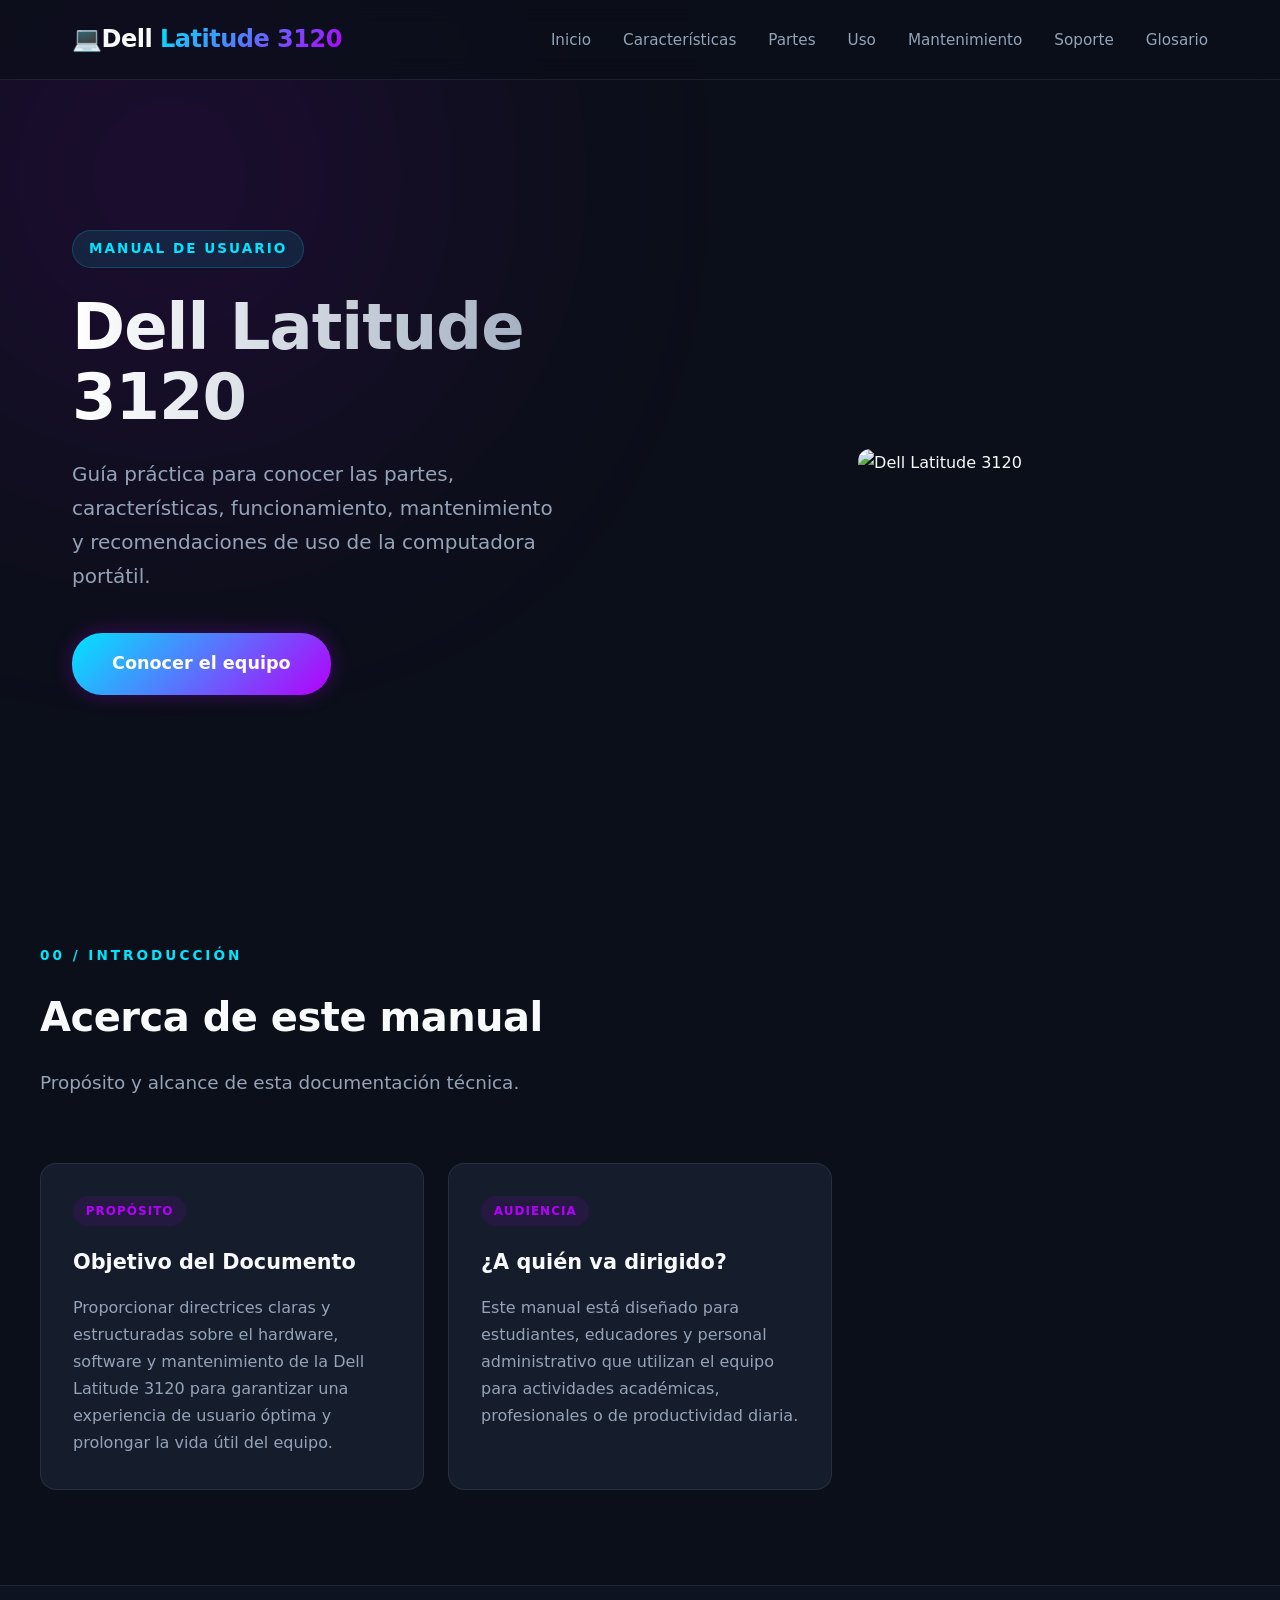
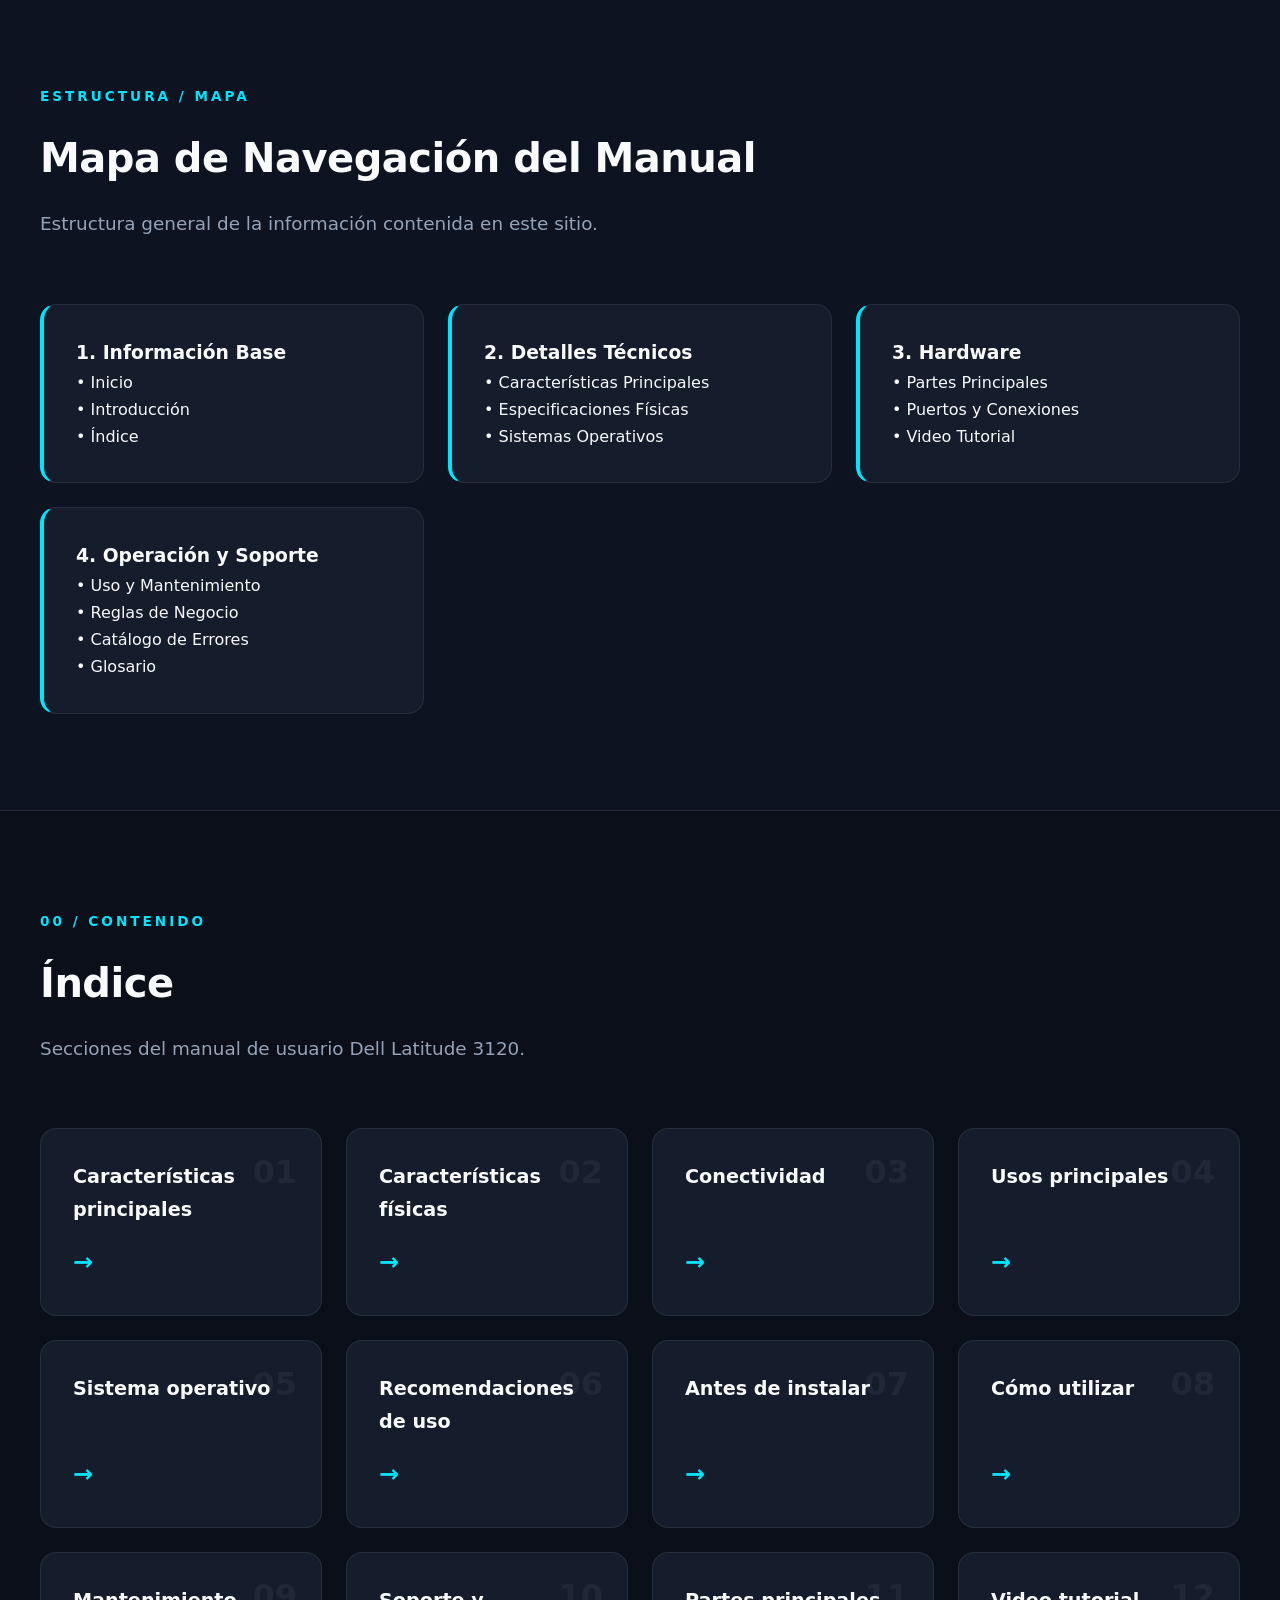
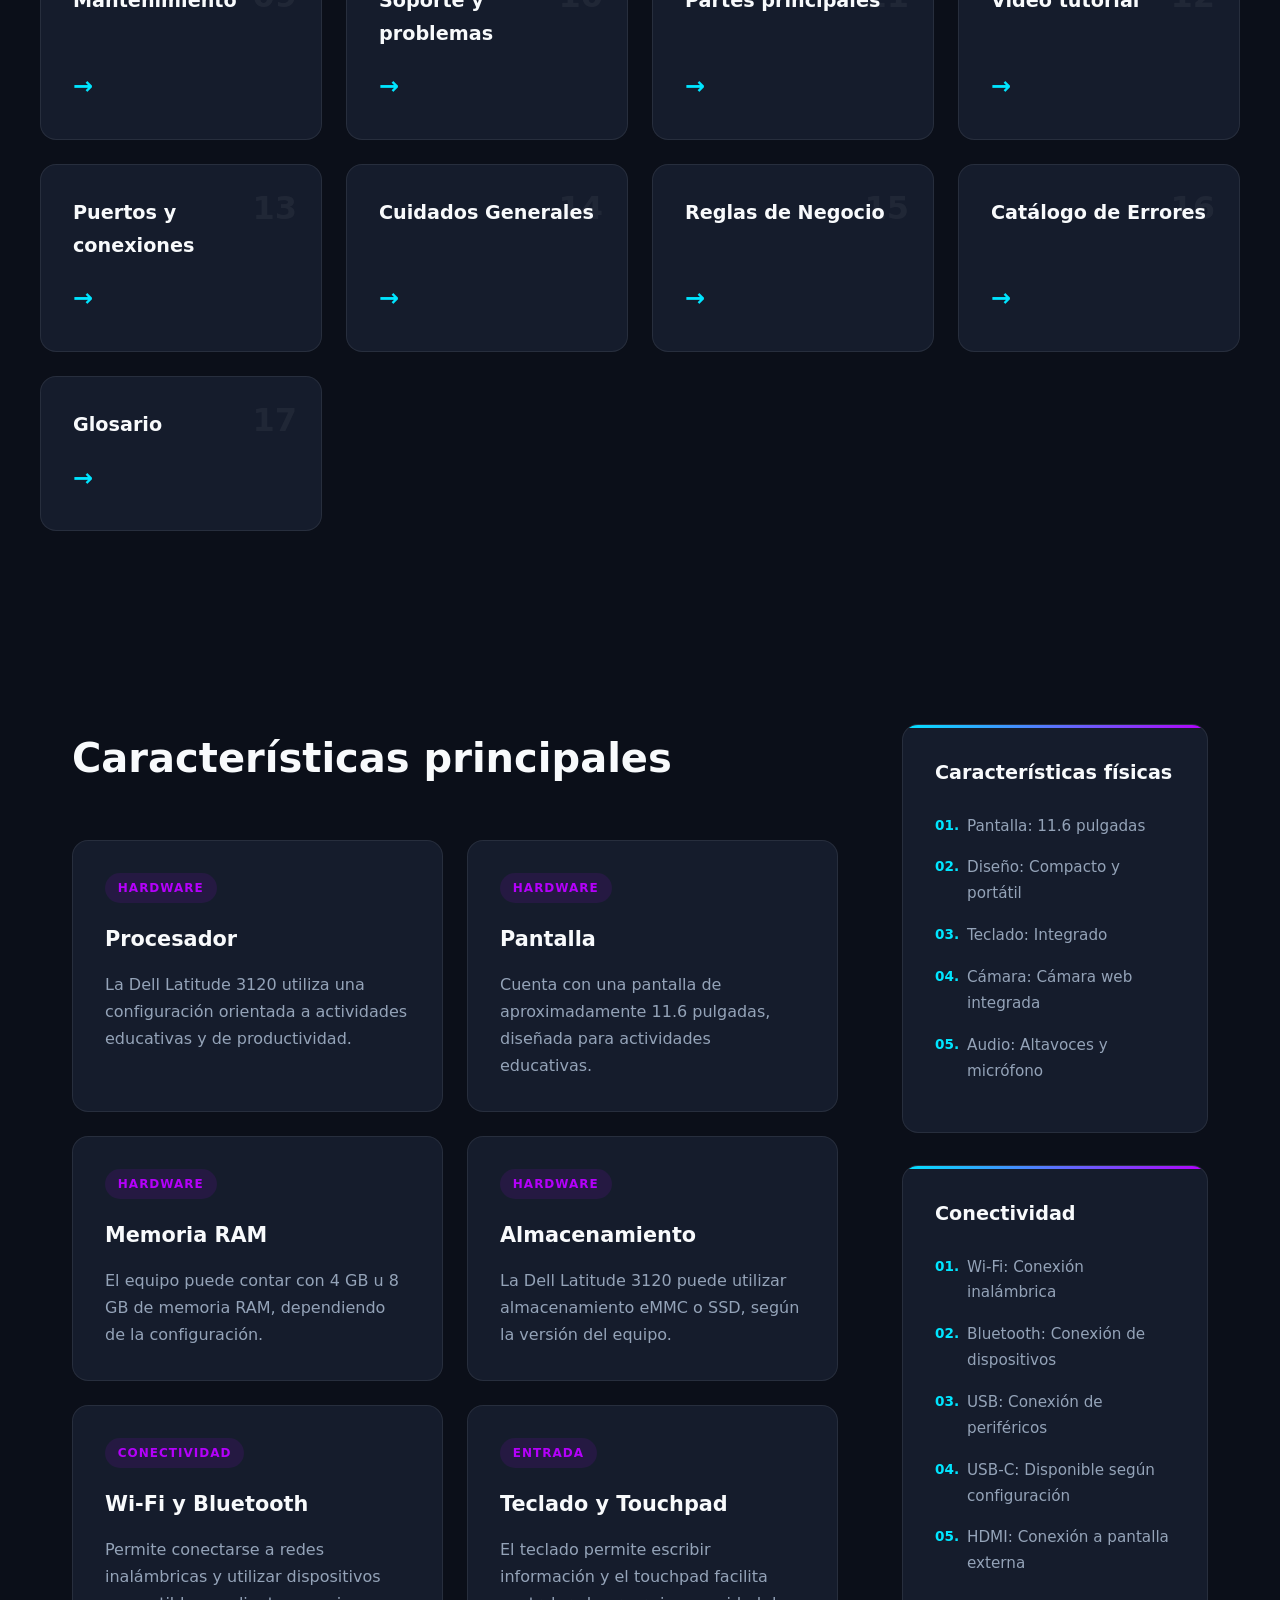
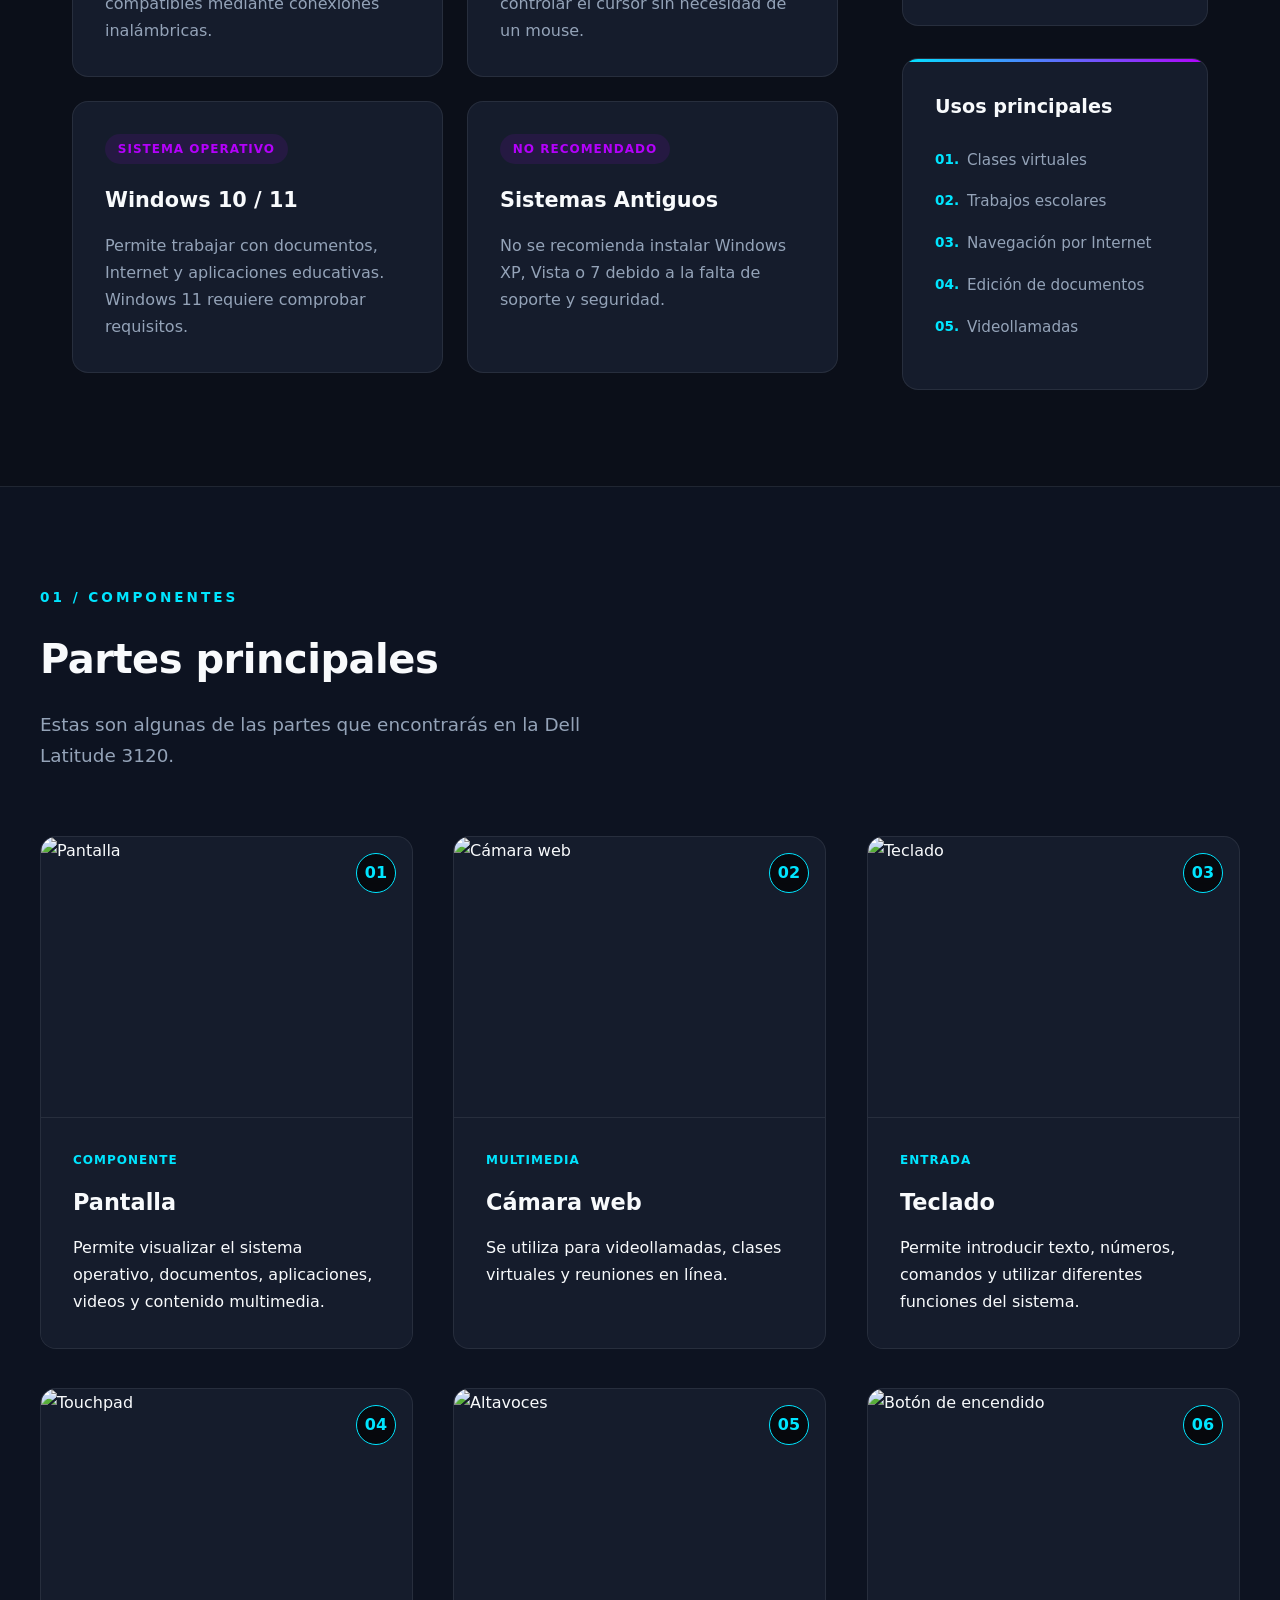
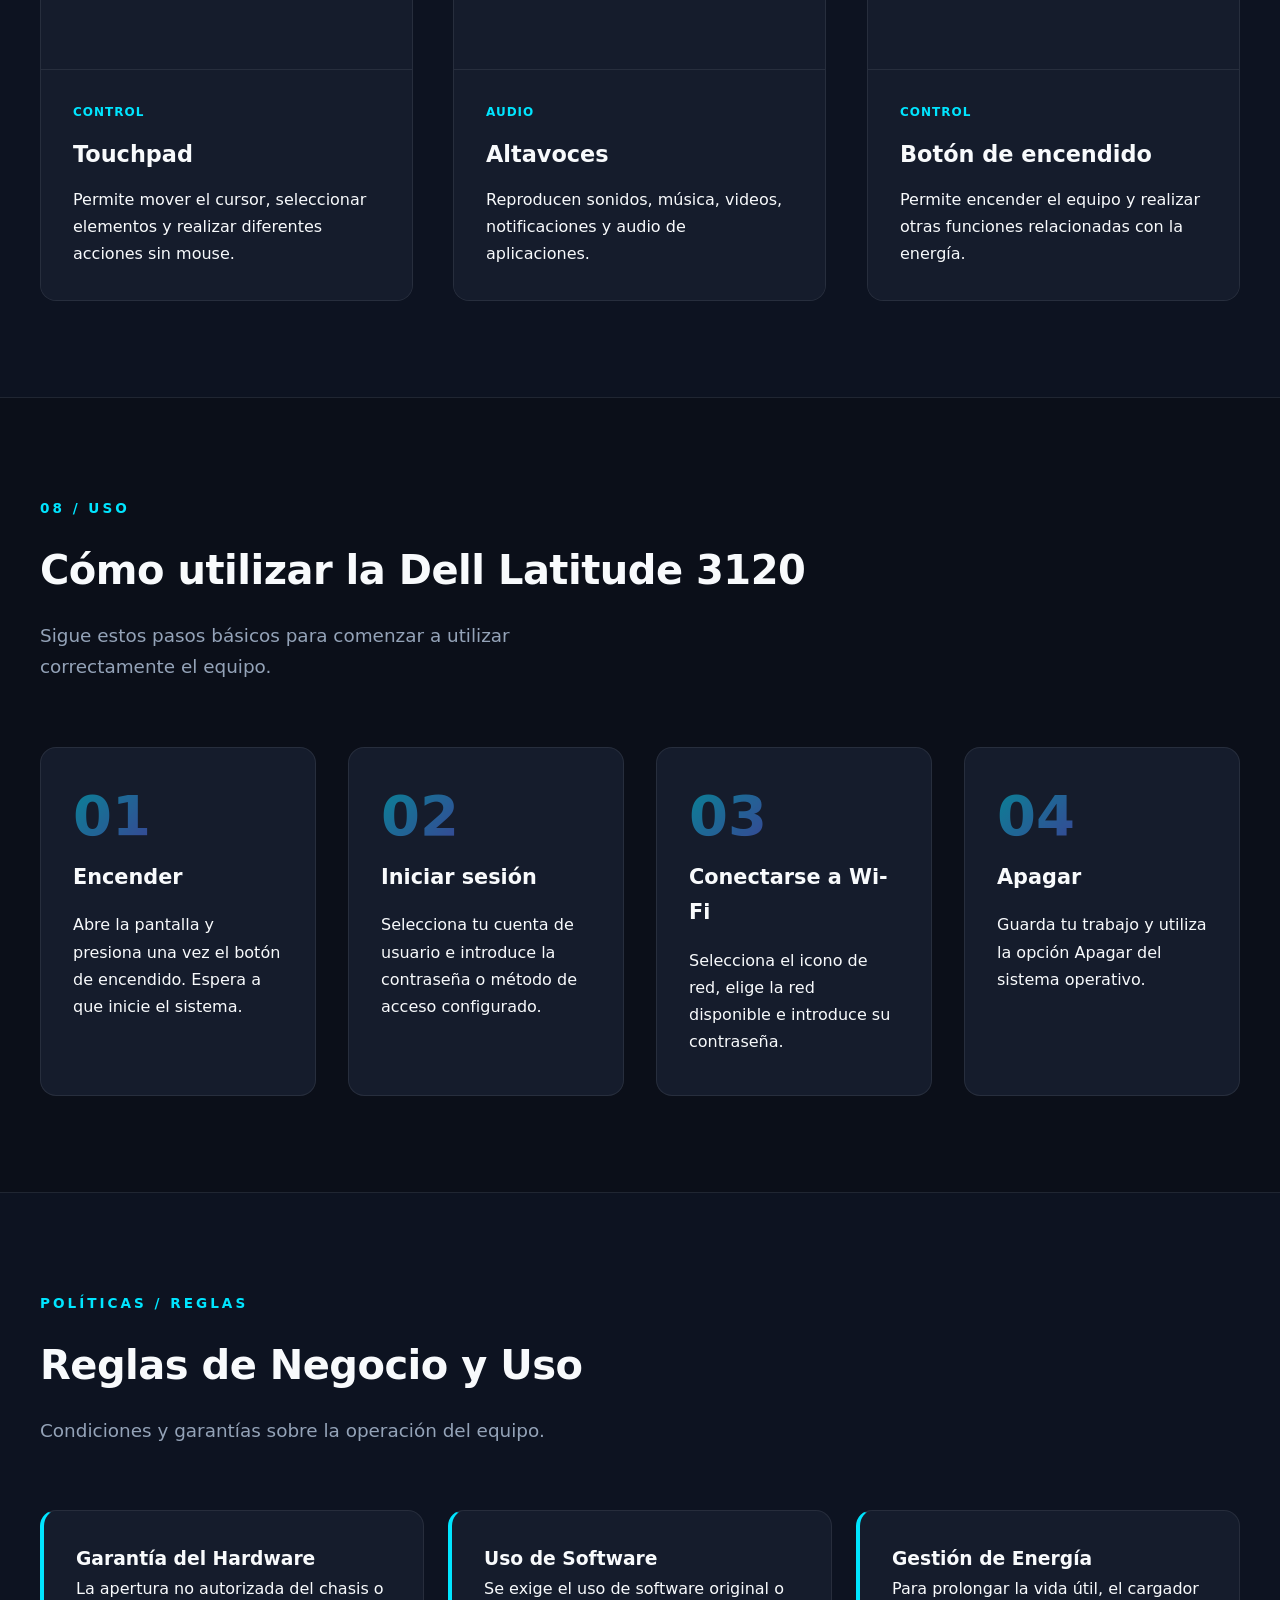
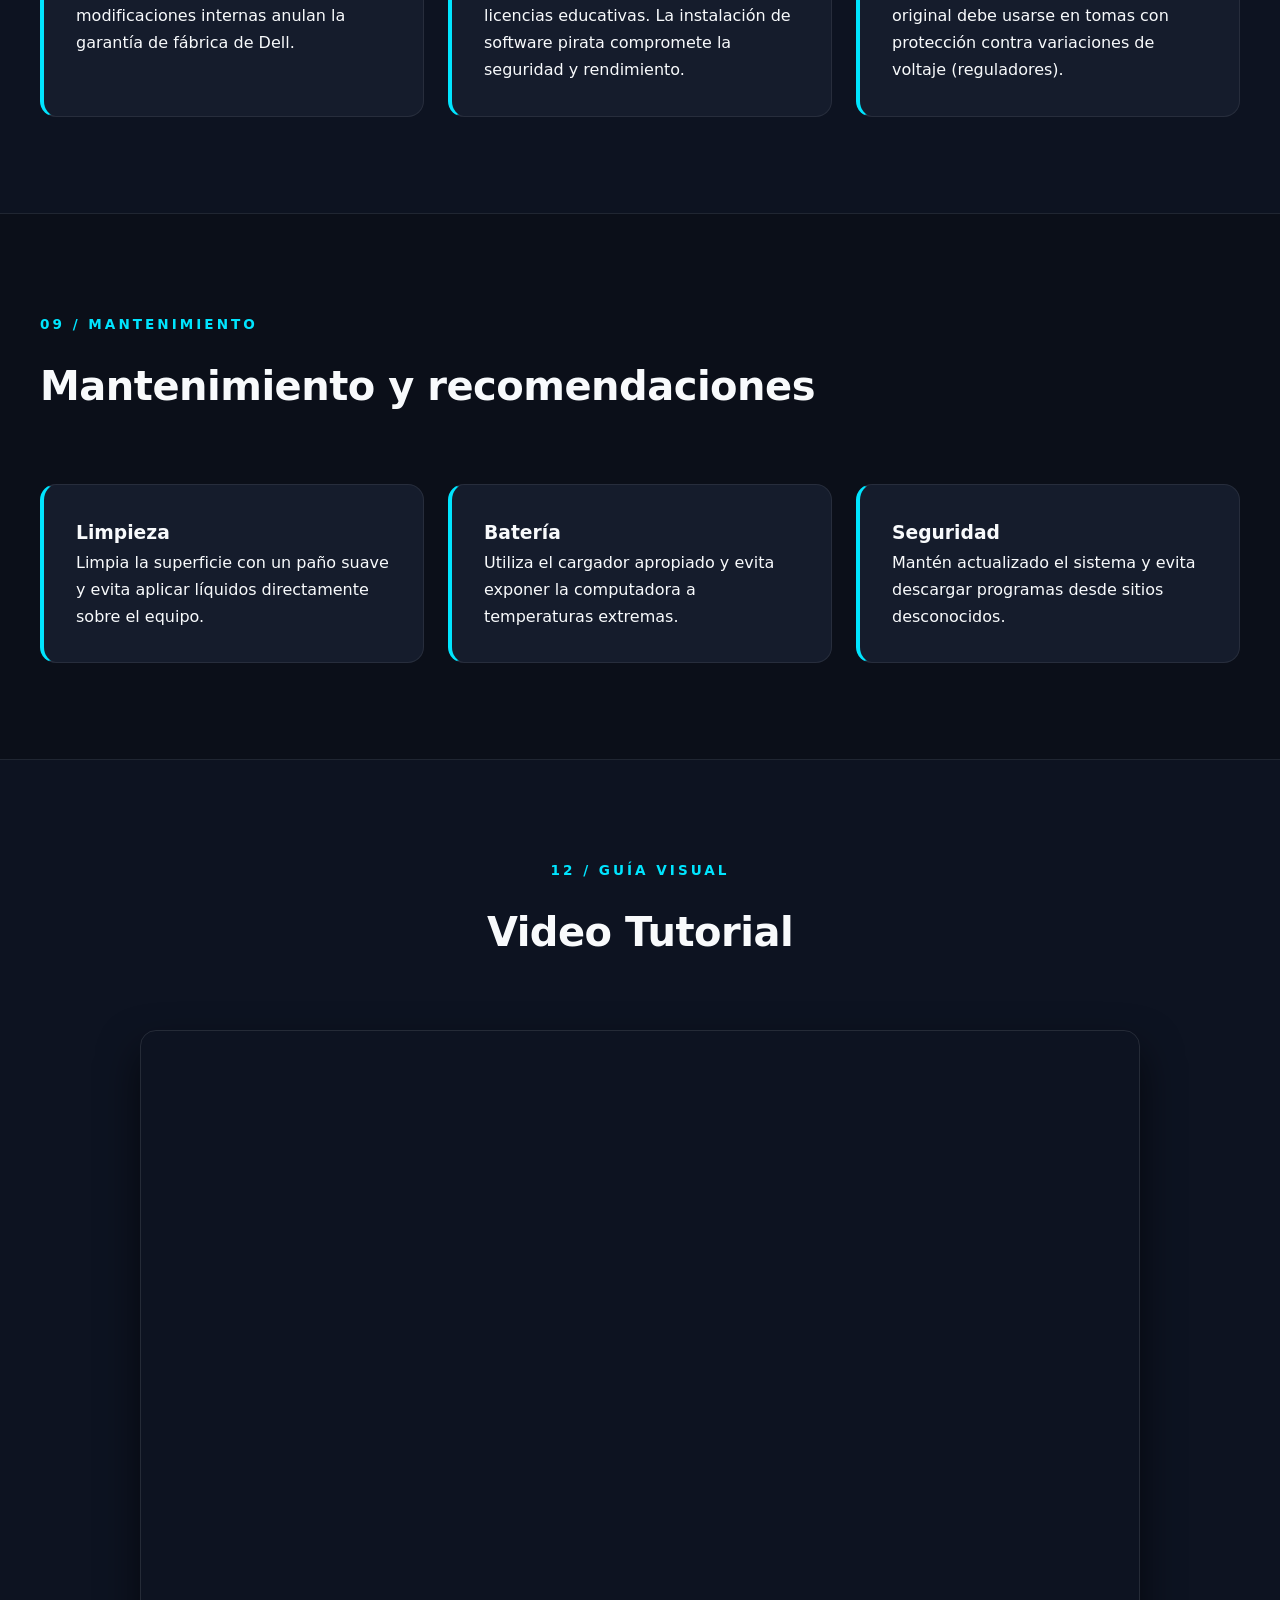
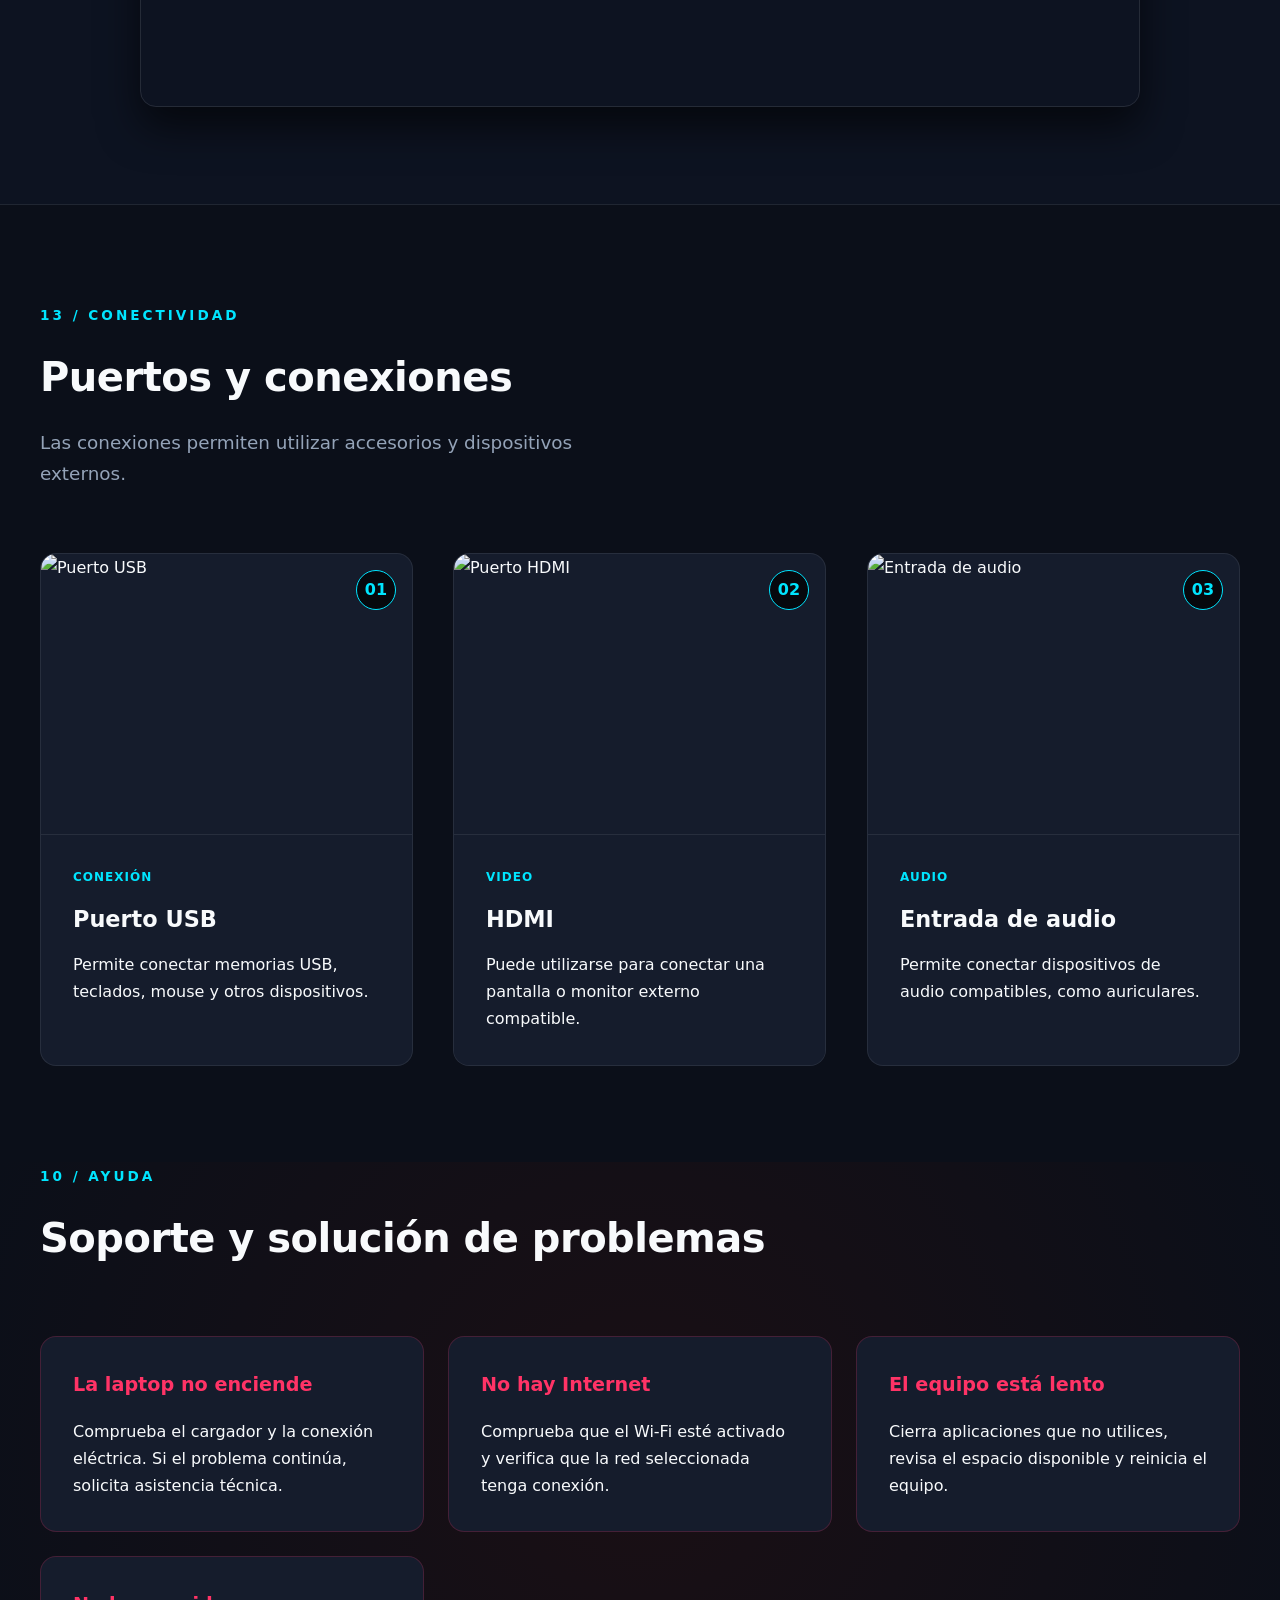
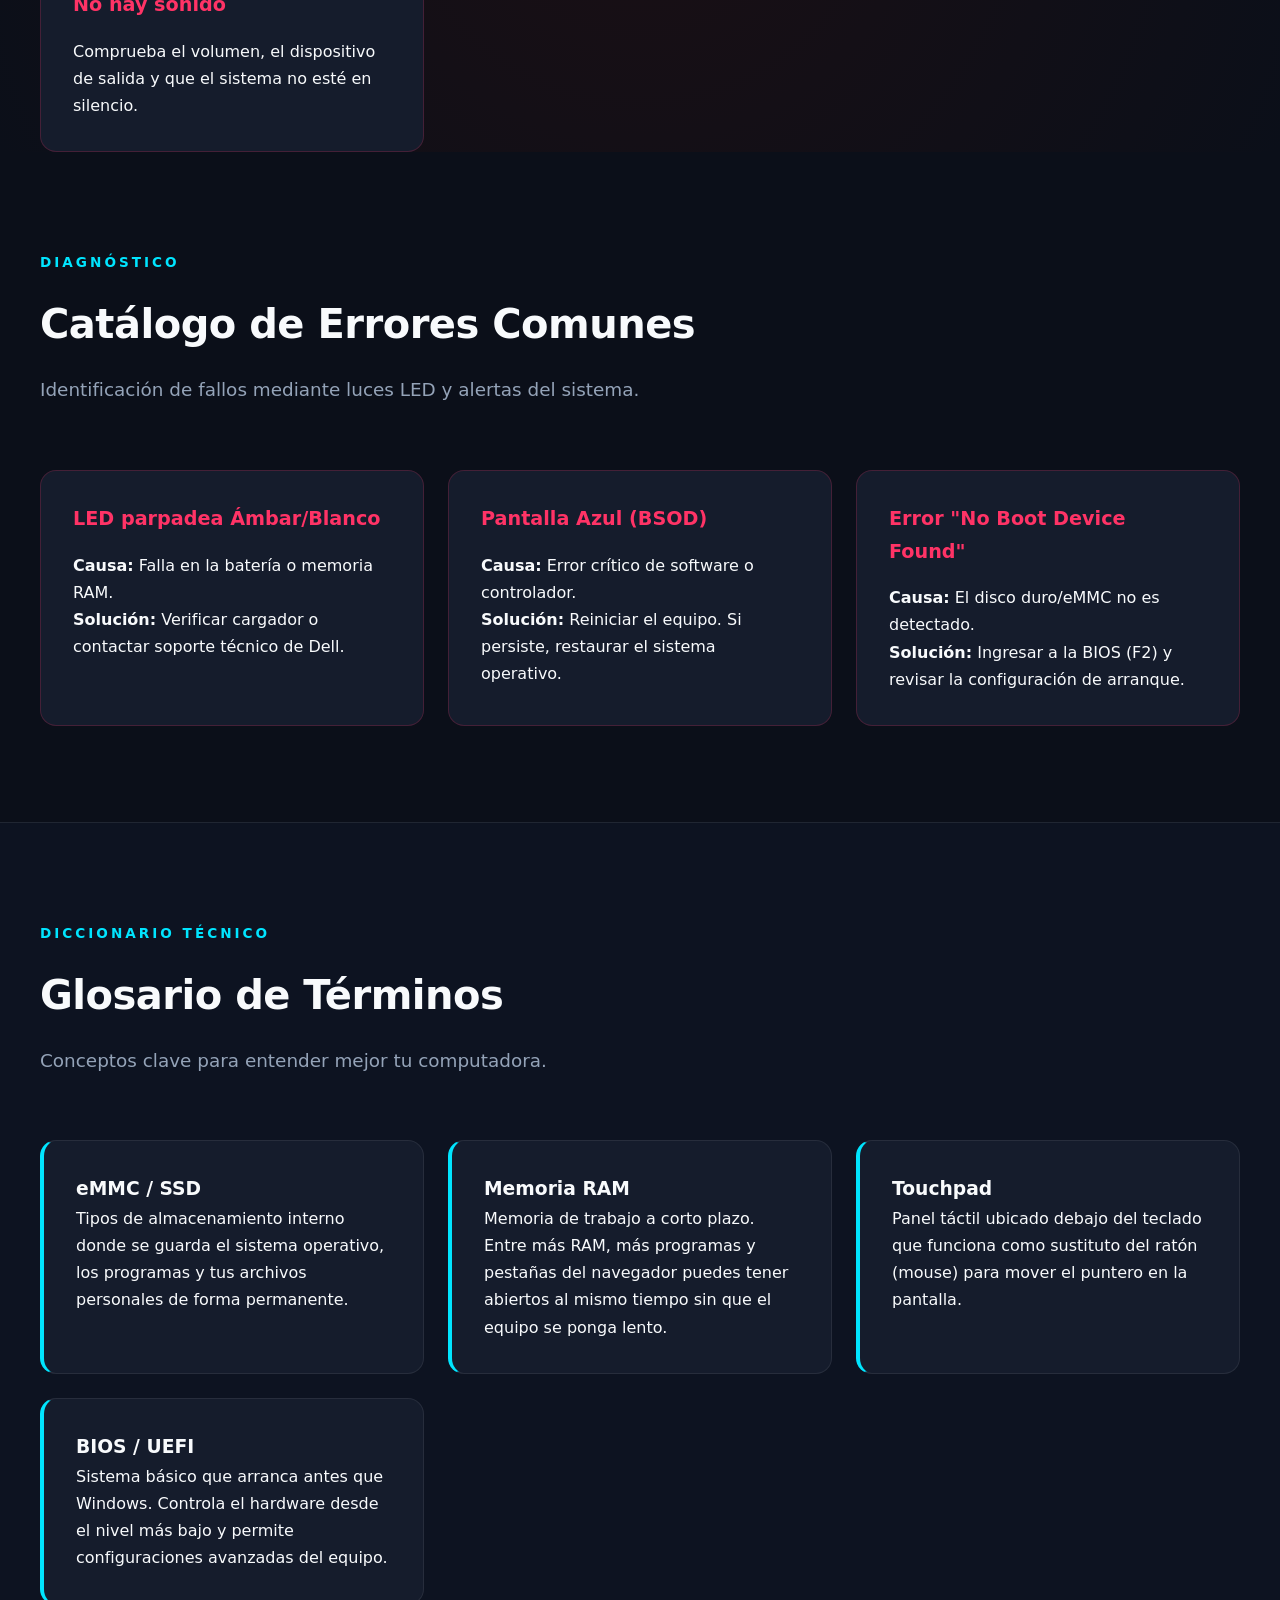
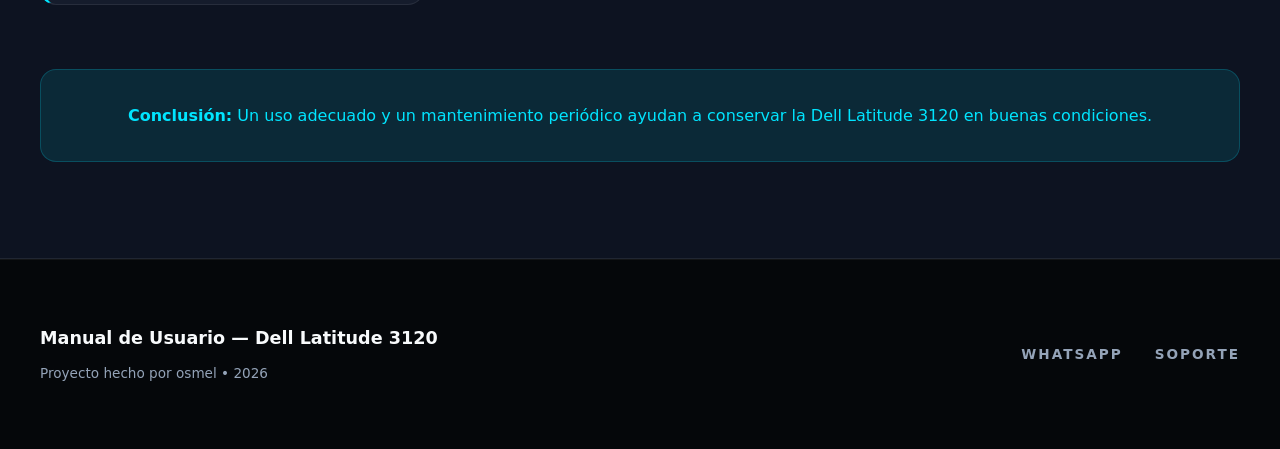
==== commit b4255e6b: "nuevo2" ====
--- a/index.html
+++ b/index.html
@@ -564,10 +564,7 @@
                     <h3>Error "No Boot Device Found"</h3>
                     <p><strong>Causa:</strong> El disco duro/eMMC no es detectado. <br><strong>Solución:</strong> Ingresar a la BIOS (F2) y revisar la configuración de arranque.</p>
                 </article>
-                <article class="fade-in">
-                    <h3>Calentamiento Excesivo</h3>
-                    <p><strong>Causa:</strong> Obstrucción en la ventilación o uso rudo. <br><strong>Solución:</strong> Usar en superficies planas y duras; no sobre camas o sofás.</p>
-                </article>
+                
             </div>
         </div>
     </section>
--- a/index.css
+++ b/index.css
@@ -846,4 +846,42 @@
         flex-direction: column;
         text-align: center;
     }
-}
+
+
+
+
+
+/* Menú fijo para pantallas móviles */
+@media screen and (max-width: 768px) {
+    .main-nav {
+        position: fixed;
+        bottom: 0;
+        left: 0;
+        width: 100%;
+        background-color: #222222;
+        display: flex;
+        justify-content: space-around;
+        align-items: center;
+        padding: 10px 0;
+        box-shadow: 0 -2px 10px rgba(0, 0, 0, 0.3);
+        z-index: 1000;
+    }
+
+    .main-nav a {
+        color: #ffffff;
+        text-decoration: none;
+        font-size: 13px;
+        padding: 6px 10px;
+        text-align: center;
+    }
+
+    /* Ocultar botón de hamburguesa sobrante en móvil */
+    #mobile-menu {
+        display: none !important;
+    }
+}
+
+
+
+
+}
